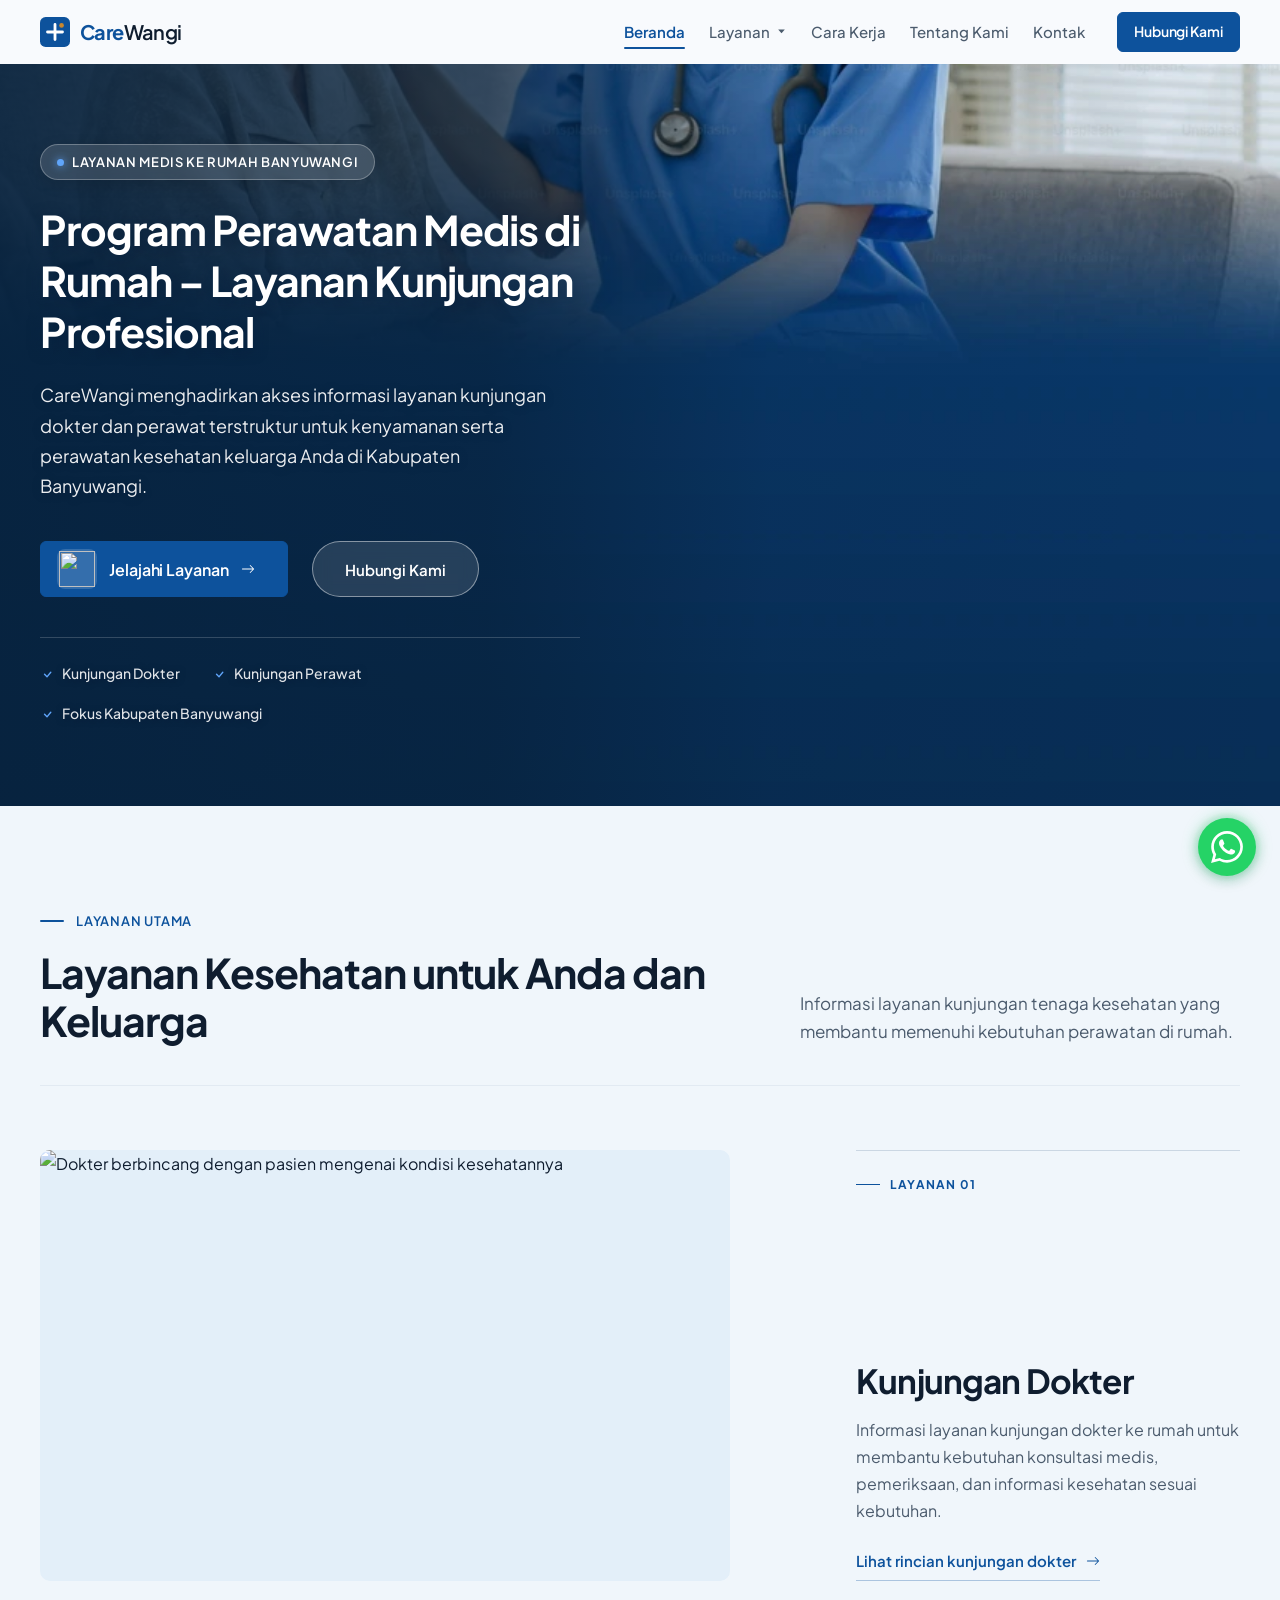
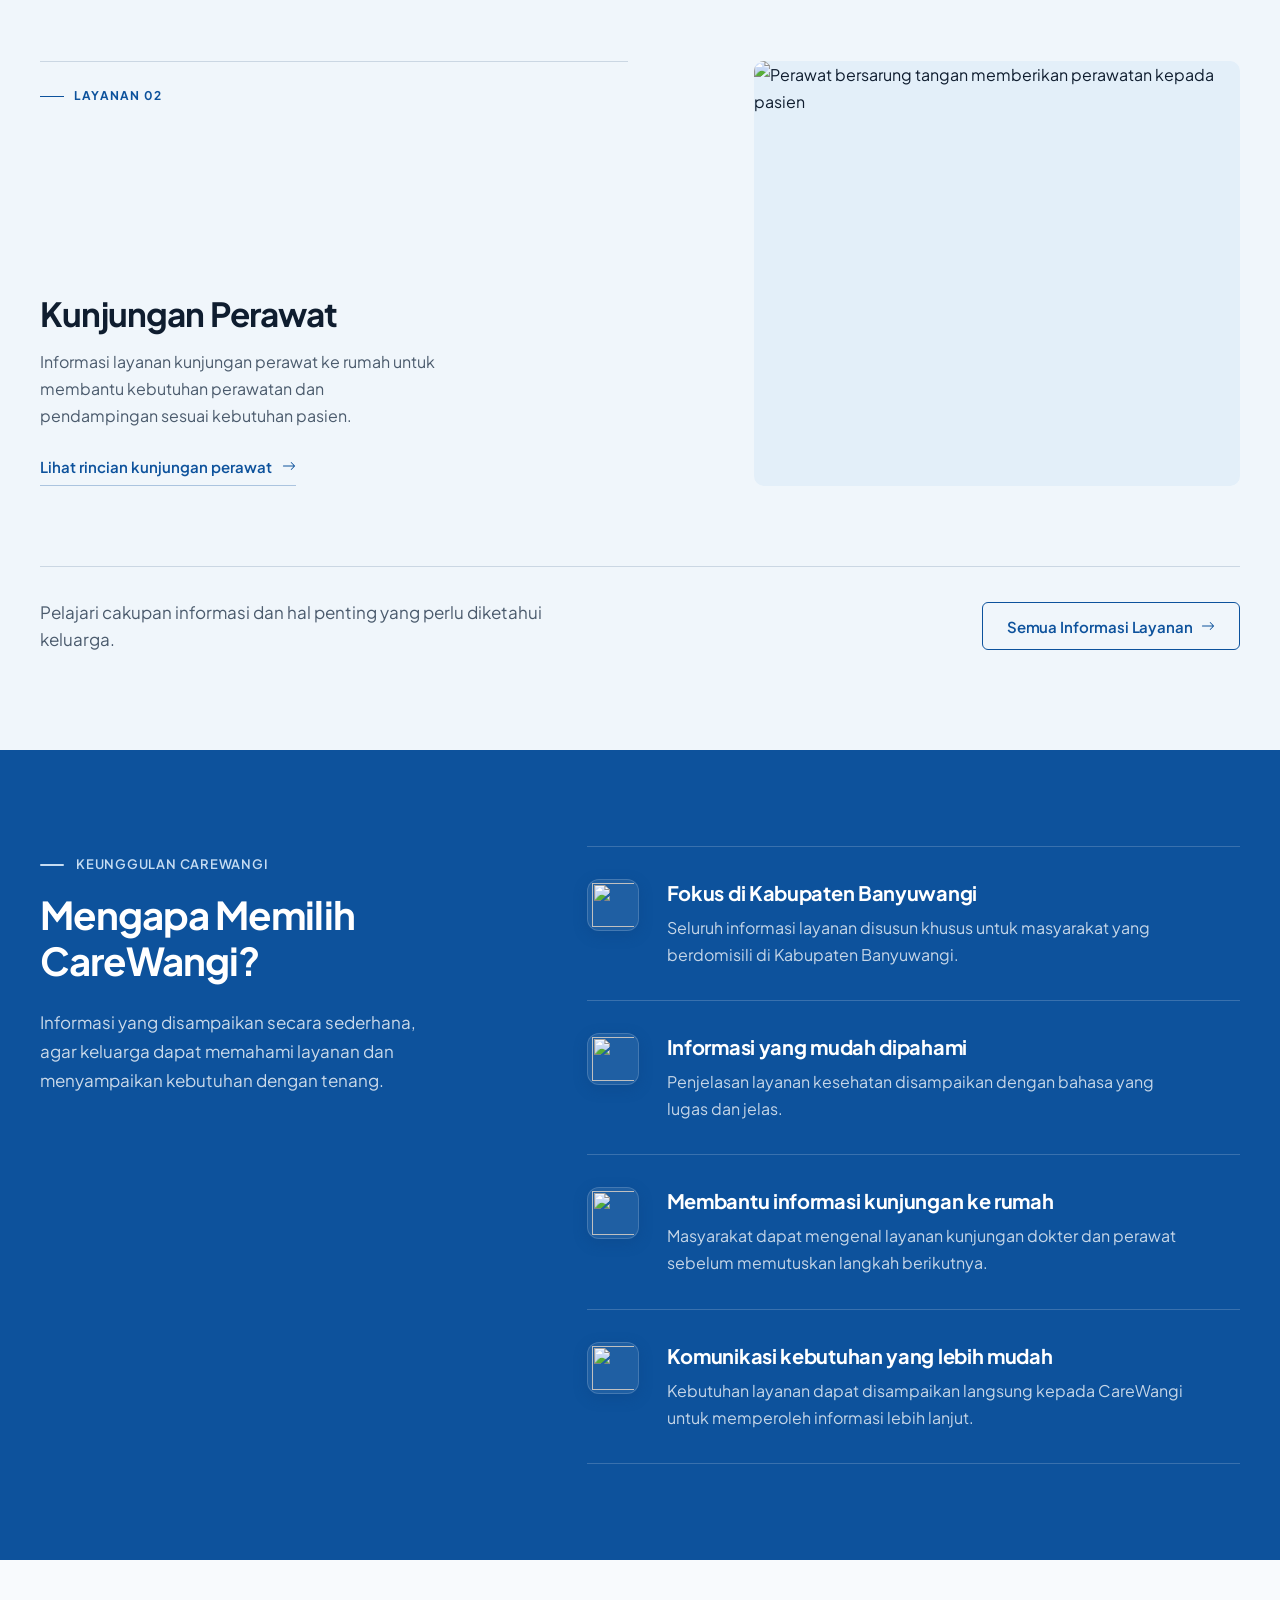
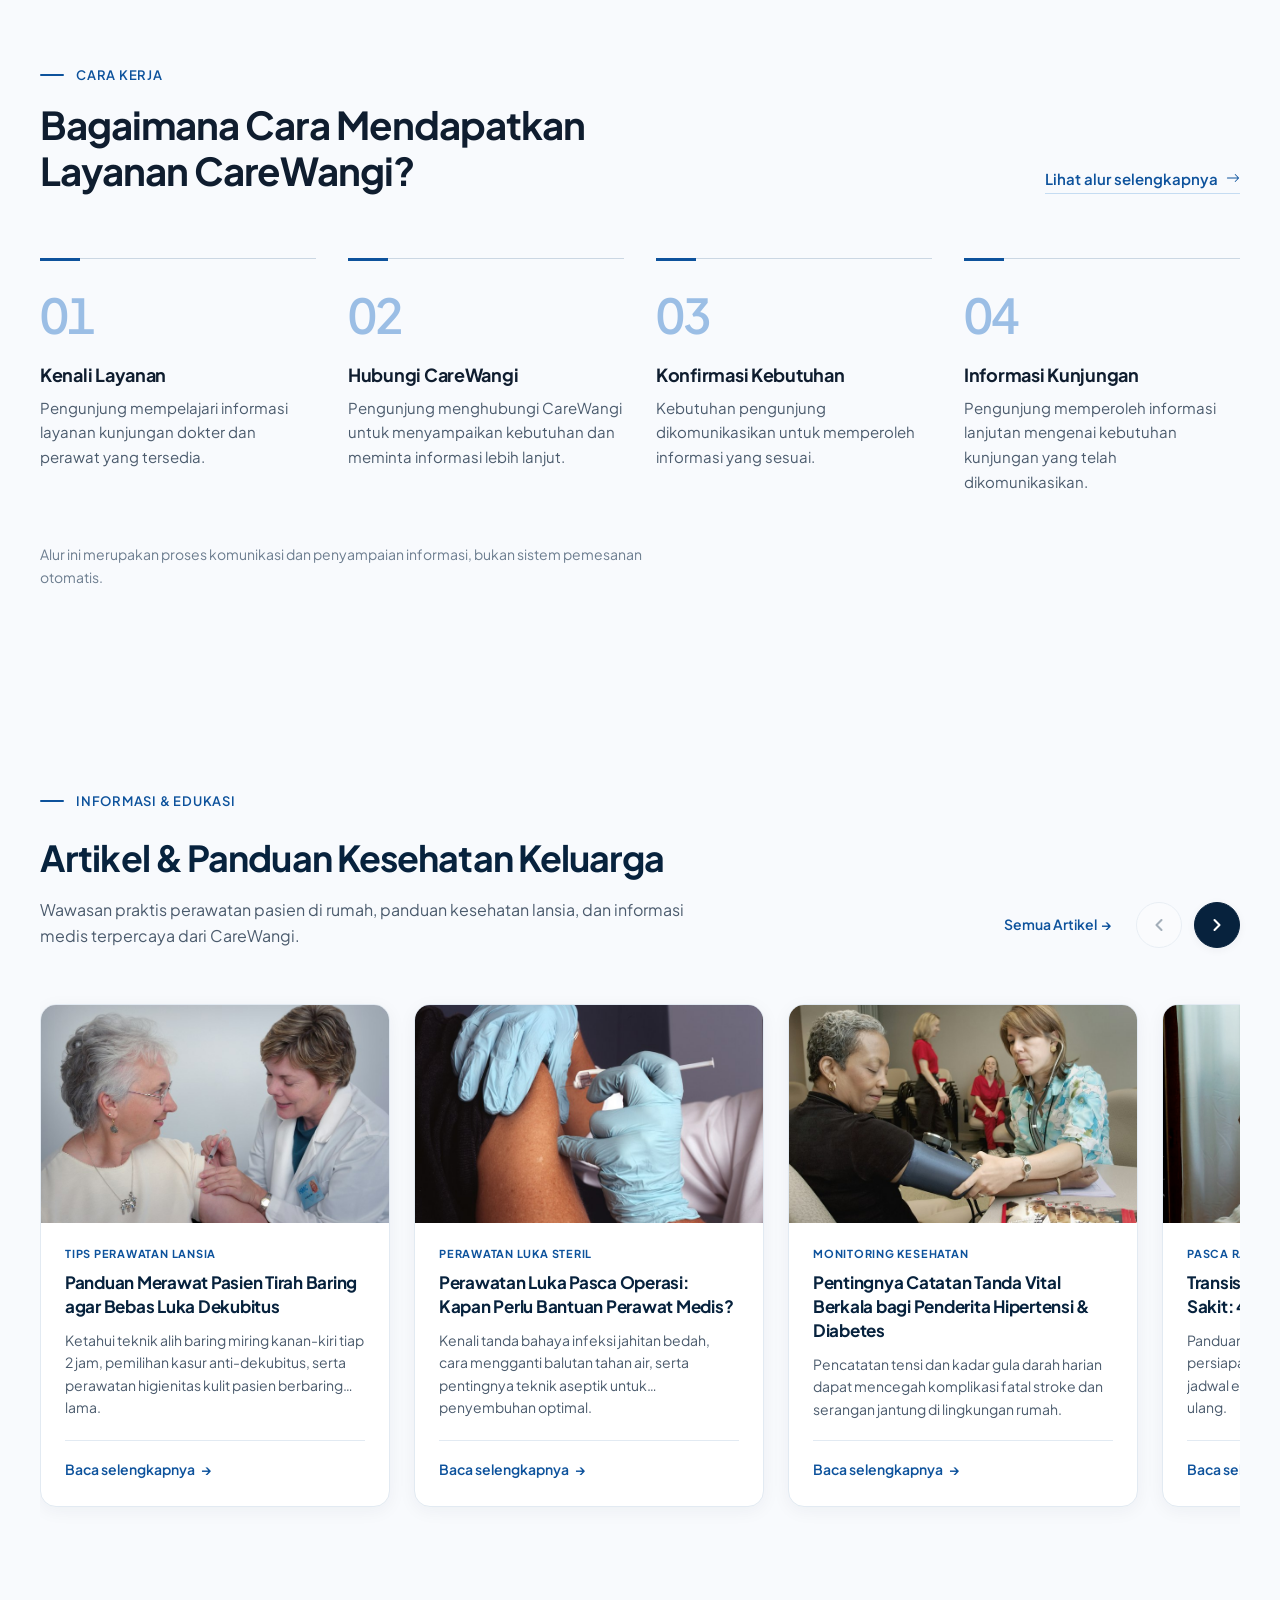
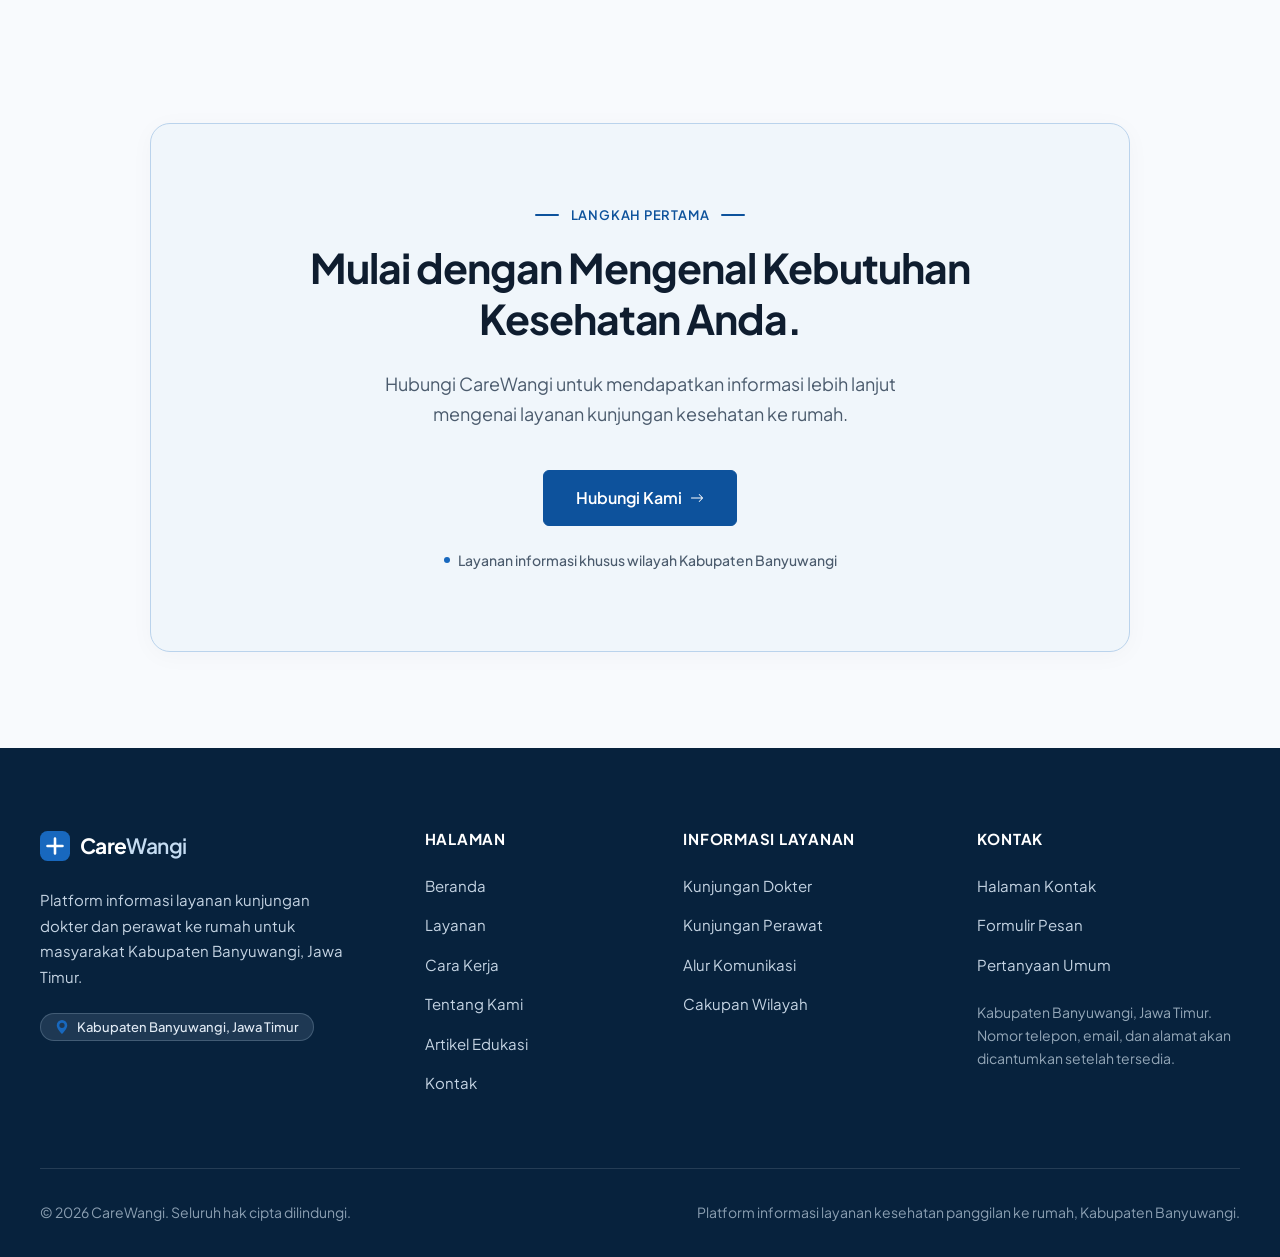
==== index.html @ 8ea12d8a "revisi: hapus menu artikel dari navbar dan sesuaikan tata letak halaman artikel agar simpel dengan r" ====
<!DOCTYPE html>
<html lang="id">
<head>
  <meta charset="UTF-8">
  <meta name="viewport" content="width=device-width, initial-scale=1.0">
  <title>CareWangi — Layanan Kesehatan Panggilan ke Rumah di Banyuwangi</title>
  <meta name="description" content="CareWangi membantu masyarakat mendapatkan informasi layanan kunjungan dokter dan perawat ke rumah, khusus untuk wilayah Kabupaten Banyuwangi.">
  <meta name="theme-color" content="#0D529C">
  <link rel="icon" href="assets/icons/logo.svg" type="image/svg+xml">
  <link rel="preconnect" href="https://fonts.googleapis.com">
  <link rel="preconnect" href="https://fonts.gstatic.com" crossorigin>
  <link href="https://fonts.googleapis.com/css2?family=Plus+Jakarta+Sans:wght@400;500;600;700&amp;display=swap" rel="stylesheet">
  <script>document.documentElement.classList.add('js');</script>
  <link rel="stylesheet" href="css/style.css">
</head>
<body data-page="beranda">
  <a class="skip-link" href="#main">Lewati ke konten utama</a>

  <header class="site-header" id="nav">
    <div class="site-container nav-container">
      <a href="index.html" class="brand-logo" aria-label="CareWangi Beranda">
        <svg viewBox="0 0 32 32" width="30" height="30" fill="none" xmlns="http://www.w3.org/2000/svg" aria-hidden="true">
          <rect width="32" height="32" rx="6" fill="#0D529C"/>
          <path d="M16 8v16M8 16h16" stroke="#ffffff" stroke-width="3" stroke-linecap="round"/>
          <circle cx="23" cy="9" r="2.5" fill="#C9872E"/>
        </svg>
        <span class="brand-name">Care<span>Wangi</span></span>
      </a>

      <button class="menu-toggle" id="burger" aria-label="Buka navigasi menu" aria-expanded="false" aria-controls="menu">
        <span class="toggle-bar"></span>
        <span class="toggle-bar"></span>
        <span class="toggle-bar"></span>
      </button>

      <nav class="nav-menu" id="menu" aria-label="Navigasi Utama">
        <ul class="nav-links">
          <li><a href="index.html" class="nav-link active" aria-current="page">Beranda</a></li>
          <li class="nav-item-dropdown">
            <button type="button" class="nav-link nav-dropdown-btn" id="navLayananBtn" aria-expanded="false" aria-haspopup="true" aria-controls="dropdownLayanan">
              <span>Layanan</span>
              <svg class="dropdown-chevron" viewBox="0 0 16 16" width="11" height="11" fill="currentColor" aria-hidden="true">
                <path d="M3.204 5h9.592L8 10.481 3.204 5z"/>
              </svg>
            </button>
            <div class="nav-dropdown-menu" id="dropdownLayanan" role="menu" aria-labelledby="navLayananBtn">
              <div class="dropdown-header">
                <span class="dropdown-kicker">Katalog Layanan Medis</span>
                <a href="layanan.html" class="dropdown-view-all">Lihat Semua Layanan →</a>
              </div>
              <div class="dropdown-grid">
                <div class="dropdown-col">
                  <span class="dropdown-col-title">
                    <svg viewBox="0 0 24 24" width="15" height="15" fill="none" stroke="currentColor" stroke-width="2" stroke-linecap="round" stroke-linejoin="round" aria-hidden="true"><path d="M22 12h-4l-3 9L9 3l-3 9H2"/></svg>
                    Layanan Dokter
                  </span>
                  <ul class="dropdown-list">
                    <li>
                      <a href="layanan.html#dokter-umum" class="dropdown-item">
                        <span class="dropdown-item-title">Kunjungan Dokter Umum</span>
                        <span class="dropdown-item-arrow" aria-hidden="true">→</span>
                      </a>
                    </li>
                    <li>
                      <a href="layanan.html#dokter-lansia" class="dropdown-item">
                        <span class="dropdown-item-title">Konsultasi Lansia &amp; Tirah Baring</span>
                        <span class="dropdown-item-arrow" aria-hidden="true">→</span>
                      </a>
                    </li>
                    <li>
                      <a href="layanan.html#dokter-pascarawat" class="dropdown-item">
                        <span class="dropdown-item-title">Evaluasi Pemulihan Pasca Rawat</span>
                        <span class="dropdown-item-arrow" aria-hidden="true">→</span>
                      </a>
                    </li>
                  </ul>
                </div>

                <div class="dropdown-col">
                  <span class="dropdown-col-title">
                    <svg viewBox="0 0 24 24" width="15" height="15" fill="none" stroke="currentColor" stroke-width="2" stroke-linecap="round" stroke-linejoin="round" aria-hidden="true"><path d="M12 2v20M17 5H9.5a3.5 3.5 0 0 0 0 7h5a3.5 3.5 0 0 1 0 7H6"/></svg>
                    Layanan Perawat
                  </span>
                  <ul class="dropdown-list">
                    <li>
                      <a href="layanan.html#perawat-luka" class="dropdown-item">
                        <span class="dropdown-item-title">Perawatan Luka &amp; Pasca Bedah</span>
                        <span class="dropdown-item-arrow" aria-hidden="true">→</span>
                      </a>
                    </li>
                    <li>
                      <a href="layanan.html#perawat-medis" class="dropdown-item">
                        <span class="dropdown-item-title">Pendampingan Perawat Medis</span>
                        <span class="dropdown-item-arrow" aria-hidden="true">→</span>
                      </a>
                    </li>
                    <li>
                      <a href="layanan.html#perawat-edukasi" class="dropdown-item">
                        <span class="dropdown-item-title">Edukasi &amp; Perawatan Mandiri</span>
                        <span class="dropdown-item-arrow" aria-hidden="true">→</span>
                      </a>
                    </li>
                  </ul>
                </div>
              </div>
              <div class="dropdown-footer">
                <span class="dropdown-footer-text">Wilayah aktif: <strong>Kabupaten Banyuwangi</strong></span>
                <a href="kontak.html" class="dropdown-footer-link">Konsultasi Sekarang →</a>
              </div>
            </div>
          </li>
          <li><a href="cara-kerja.html" class="nav-link">Cara Kerja</a></li>
          <li><a href="tentang-kami.html" class="nav-link">Tentang Kami</a></li>
          <li><a href="kontak.html" class="nav-link">Kontak</a></li>
        </ul>
        <div class="nav-cta">
          <a href="kontak.html" class="btn btn-primary btn-sm">Hubungi Kami</a>
        </div>
      </nav>
    </div>
  </header>

  <div class="nav-backdrop" id="navBackdrop" aria-hidden="true"></div>

  <main id="main">

    <!-- SECTION 1 — HERO PANORAMIC -->
    <section class="hero-panoramic" aria-labelledby="hero-title">
      <div class="hero-panoramic-stage">
        <picture class="hero-panoramic-picture">
          <source media="(max-width: 640px)" srcset="assets/images/hero-homecare-banner-mobile.webp" type="image/webp">
          <source media="(max-width: 640px)" srcset="assets/images/hero-homecare-banner-mobile.jpg" type="image/jpeg">
          <source srcset="assets/images/hero-homecare-banner.webp" type="image/webp">
          <img src="assets/images/hero-homecare-banner.jpg" alt="Tim Tenaga Kesehatan Kunjungan Medis ke Rumah CareWangi" class="hero-panoramic-bg" width="2048" height="822" fetchpriority="high">
        </picture>
        <div class="hero-panoramic-overlay" aria-hidden="true"></div>
        <div class="site-container hero-panoramic-container">
          <div class="hero-panoramic-content">
            <span class="hero-stage-badge">Layanan Medis ke Rumah Banyuwangi</span>
            <h1 class="hero-stage-title" id="hero-title">Program Perawatan Medis di Rumah – Layanan Kunjungan Profesional</h1>
            <p class="hero-stage-desc">CareWangi menghadirkan akses informasi layanan kunjungan dokter dan perawat terstruktur untuk kenyamanan serta perawatan kesehatan keluarga Anda di Kabupaten Banyuwangi.</p>
            <div class="hero-stage-actions">
              <a href="layanan.html" class="btn btn-primary btn-lg btn-jelajah">
                <span class="btn-care-icon-wrap" aria-hidden="true">
                  <img src="assets/icons/care-walk.gif" alt="" class="btn-care-gif" width="34" height="34">
                </span>
                <span>Jelajahi Layanan</span>
                <svg viewBox="0 0 16 16" width="14" height="14" fill="currentColor" aria-hidden="true"><path fill-rule="evenodd" d="M1 8a.5.5 0 0 1 .5-.5h11.793l-3.147-3.146a.5.5 0 0 1 .708-.708l4 4a.5.5 0 0 1 0 .708l-4 4a.5.5 0 0 1-.708-.708L13.293 8.5H1.5A.5.5 0 0 1 1 8z"/></svg>
              </a>
              <a href="kontak.html" class="btn btn-outline-white btn-lg">Hubungi Kami</a>
            </div>
            <ul class="hero-stage-facts">
              <li>
                <svg viewBox="0 0 16 16" width="15" height="15" fill="currentColor" aria-hidden="true"><path d="M10.97 4.97a.75.75 0 0 1 1.07 1.05l-3.99 4.99a.75.75 0 0 1-1.08.02L4.324 8.384a.75.75 0 1 1 1.06-1.06l2.094 2.093 3.473-4.425a.267.267 0 0 1 .02-.022z"/></svg>
                <span>Kunjungan Dokter</span>
              </li>
              <li>
                <svg viewBox="0 0 16 16" width="15" height="15" fill="currentColor" aria-hidden="true"><path d="M10.97 4.97a.75.75 0 0 1 1.07 1.05l-3.99 4.99a.75.75 0 0 1-1.08.02L4.324 8.384a.75.75 0 1 1 1.06-1.06l2.094 2.093 3.473-4.425a.267.267 0 0 1 .02-.022z"/></svg>
                <span>Kunjungan Perawat</span>
              </li>
              <li>
                <svg viewBox="0 0 16 16" width="15" height="15" fill="currentColor" aria-hidden="true"><path d="M10.97 4.97a.75.75 0 0 1 1.07 1.05l-3.99 4.99a.75.75 0 0 1-1.08.02L4.324 8.384a.75.75 0 1 1 1.06-1.06l2.094 2.093 3.473-4.425a.267.267 0 0 1 .02-.022z"/></svg>
                <span>Fokus Kabupaten Banyuwangi</span>
              </li>
            </ul>
          </div>
        </div>
      </div>
    </section>

    <!-- SECTION 2 — LAYANAN -->
    <!-- SECTION 2 — LAYANAN UTAMA (Showcase) -->
    <section class="section section-sage" aria-labelledby="layanan-title">
      <div class="site-container">
        <div class="section-head svc-section-head reveal">
          <div>
            <span class="eyebrow">Layanan Utama</span>
            <h2 id="layanan-title">Layanan Kesehatan untuk Anda dan Keluarga</h2>
          </div>
          <p>Informasi layanan kunjungan tenaga kesehatan yang membantu memenuhi kebutuhan perawatan di rumah.</p>
        </div>

        <div class="svc-grid">
          <article class="svc svc-featured reveal">
            <div class="svc-media">
              <img src="assets/images/tentang-kami.jpg" alt="Dokter berbincang dengan pasien mengenai kondisi kesehatannya" class="svc-photo" width="1000" height="667" loading="lazy">
            </div>
            <div class="svc-body">
              <span class="svc-kicker">Layanan 01</span>
              <h3 class="svc-title">Kunjungan Dokter</h3>
              <p class="svc-desc">Informasi layanan kunjungan dokter ke rumah untuk membantu kebutuhan konsultasi medis, pemeriksaan, dan informasi kesehatan sesuai kebutuhan.</p>
              <a href="layanan.html#dokter" class="svc-link"><span>Lihat rincian kunjungan dokter</span><svg viewBox="0 0 16 16" width="14" height="14" fill="currentColor" aria-hidden="true"><path fill-rule="evenodd" d="M1 8a.5.5 0 0 1 .5-.5h11.793l-3.147-3.146a.5.5 0 0 1 .708-.708l4 4a.5.5 0 0 1 0 .708l-4 4a.5.5 0 0 1-.708-.708L13.293 8.5H1.5A.5.5 0 0 1 1 8z"/></svg></a>
            </div>
          </article>

          <article class="svc svc-compact reveal">
            <div class="svc-media">
              <img src="assets/images/layanan-perawat.jpg" alt="Perawat bersarung tangan memberikan perawatan kepada pasien" class="svc-photo" width="1000" height="800" loading="lazy">
            </div>
            <div class="svc-body">
              <span class="svc-kicker">Layanan 02</span>
              <h3 class="svc-title">Kunjungan Perawat</h3>
              <p class="svc-desc">Informasi layanan kunjungan perawat ke rumah untuk membantu kebutuhan perawatan dan pendampingan sesuai kebutuhan pasien.</p>
              <a href="layanan.html#perawat" class="svc-link"><span>Lihat rincian kunjungan perawat</span><svg viewBox="0 0 16 16" width="14" height="14" fill="currentColor" aria-hidden="true"><path fill-rule="evenodd" d="M1 8a.5.5 0 0 1 .5-.5h11.793l-3.147-3.146a.5.5 0 0 1 .708-.708l4 4a.5.5 0 0 1 0 .708l-4 4a.5.5 0 0 1-.708-.708L13.293 8.5H1.5A.5.5 0 0 1 1 8z"/></svg></a>
            </div>
          </article>
        </div>

        <div class="svc-more reveal">
          <p class="svc-more-text">Pelajari cakupan informasi dan hal penting yang perlu diketahui keluarga.</p>
          <a href="layanan.html" class="btn btn-outline"><span>Semua Informasi Layanan</span><svg viewBox="0 0 16 16" width="14" height="14" fill="currentColor" aria-hidden="true"><path fill-rule="evenodd" d="M1 8a.5.5 0 0 1 .5-.5h11.793l-3.147-3.146a.5.5 0 0 1 .708-.708l4 4a.5.5 0 0 1 0 .708l-4 4a.5.5 0 0 1-.708-.708L13.293 8.5H1.5A.5.5 0 0 1 1 8z"/></svg></a>
        </div>
      </div>
    </section>

    <!-- SECTION 3 — KEUNGGULAN -->
    <section class="section section-teal" aria-labelledby="unggul-title">
      <div class="site-container adv-grid">
        <div class="adv-intro reveal">
          <span class="eyebrow">Keunggulan CareWangi</span>
          <h2 id="unggul-title">Mengapa Memilih CareWangi?</h2>
          <p>Informasi yang disampaikan secara sederhana, agar keluarga dapat memahami layanan dan menyampaikan kebutuhan dengan tenang.</p>
        </div>
        <ol class="adv-list reveal">
          <li>
            <span class="adv-icon-wrap" aria-hidden="true">
              <img src="assets/icons/keunggulan-banyuwangi.gif" alt="" class="adv-gif" width="48" height="48">
            </span>
            <div>
              <h3>Fokus di Kabupaten Banyuwangi</h3>
              <p>Seluruh informasi layanan disusun khusus untuk masyarakat yang berdomisili di Kabupaten Banyuwangi.</p>
            </div>
          </li>
          <li>
            <span class="adv-icon-wrap" aria-hidden="true">
              <img src="assets/icons/keunggulan-informasi.gif" alt="" class="adv-gif" width="48" height="48">
            </span>
            <div>
              <h3>Informasi yang mudah dipahami</h3>
              <p>Penjelasan layanan kesehatan disampaikan dengan bahasa yang lugas dan jelas.</p>
            </div>
          </li>
          <li>
            <span class="adv-icon-wrap" aria-hidden="true">
              <img src="assets/icons/keunggulan-kunjungan.gif" alt="" class="adv-gif" width="48" height="48">
            </span>
            <div>
              <h3>Membantu informasi kunjungan ke rumah</h3>
              <p>Masyarakat dapat mengenal layanan kunjungan dokter dan perawat sebelum memutuskan langkah berikutnya.</p>
            </div>
          </li>
          <li>
            <span class="adv-icon-wrap" aria-hidden="true">
              <img src="assets/icons/keunggulan-komunikasi.gif" alt="" class="adv-gif" width="48" height="48">
            </span>
            <div>
              <h3>Komunikasi kebutuhan yang lebih mudah</h3>
              <p>Kebutuhan layanan dapat disampaikan langsung kepada CareWangi untuk memperoleh informasi lebih lanjut.</p>
            </div>
          </li>
        </ol>
      </div>
    </section>

    <!-- SECTION 4 — CARA KERJA -->
    <section class="section" aria-labelledby="alur-title">
      <div class="site-container">
        <div class="section-head reveal">
          <div>
            <span class="eyebrow">Cara Kerja</span>
            <h2 id="alur-title">Bagaimana Cara Mendapatkan Layanan CareWangi?</h2>
          </div>
          <div class="head-action">
            <a href="cara-kerja.html" class="text-link"><span>Lihat alur selengkapnya</span><svg viewBox="0 0 16 16" width="14" height="14" fill="currentColor" aria-hidden="true"><path fill-rule="evenodd" d="M1 8a.5.5 0 0 1 .5-.5h11.793l-3.147-3.146a.5.5 0 0 1 .708-.708l4 4a.5.5 0 0 1 0 .708l-4 4a.5.5 0 0 1-.708-.708L13.293 8.5H1.5A.5.5 0 0 1 1 8z"/></svg></a>
          </div>
        </div>

        <ol class="steps">
          <li class="step reveal">
            <span class="step-no">01</span>
            <h3>Kenali Layanan</h3>
            <p>Pengunjung mempelajari informasi layanan kunjungan dokter dan perawat yang tersedia.</p>
          </li>
          <li class="step reveal">
            <span class="step-no">02</span>
            <h3>Hubungi CareWangi</h3>
            <p>Pengunjung menghubungi CareWangi untuk menyampaikan kebutuhan dan meminta informasi lebih lanjut.</p>
          </li>
          <li class="step reveal">
            <span class="step-no">03</span>
            <h3>Konfirmasi Kebutuhan</h3>
            <p>Kebutuhan pengunjung dikomunikasikan untuk memperoleh informasi yang sesuai.</p>
          </li>
          <li class="step reveal">
            <span class="step-no">04</span>
            <h3>Informasi Kunjungan</h3>
            <p>Pengunjung memperoleh informasi lanjutan mengenai kebutuhan kunjungan yang telah dikomunikasikan.</p>
          </li>
        </ol>
        <p class="steps-note">Alur ini merupakan proses komunikasi dan penyampaian informasi, bukan sistem pemesanan otomatis.</p>
      </div>
    </section>

    <!-- SECTION 5 — ARTIKEL & EDUKASI KESEHATAN -->
    <section class="section section-articles" id="artikel" aria-labelledby="artikel-title">
      <div class="site-container">
        <div class="articles-header">
          <div class="articles-header-left">
            <span class="eyebrow">Informasi &amp; Edukasi</span>
            <h2 id="artikel-title" class="articles-main-title">Artikel &amp; Panduan Kesehatan Keluarga</h2>
            <p class="articles-subtitle">Wawasan praktis perawatan pasien di rumah, panduan kesehatan lansia, dan informasi medis terpercaya dari CareWangi.</p>
          </div>
          <div class="articles-header-nav" aria-label="Navigasi Slider Artikel">
            <a href="artikel.html" class="article-catalog-link" style="display: inline-flex; align-items: center; gap: 4px; font-size: 0.875rem; font-weight: 600; color: var(--teal); text-decoration: none; margin-right: 12px;">
              <span>Semua Artikel</span>
              <span aria-hidden="true">→</span>
            </a>
            <button type="button" class="article-nav-btn btn-prev" id="articlePrevBtn" aria-label="Geser artikel ke kiri" disabled>
              <svg viewBox="0 0 24 24" width="20" height="20" fill="none" stroke="currentColor" stroke-width="2.5" stroke-linecap="round" stroke-linejoin="round" aria-hidden="true">
                <polyline points="15 18 9 12 15 6"></polyline>
              </svg>
            </button>
            <button type="button" class="article-nav-btn btn-next" id="articleNextBtn" aria-label="Geser artikel ke kanan">
              <svg viewBox="0 0 24 24" width="20" height="20" fill="none" stroke="currentColor" stroke-width="2.5" stroke-linecap="round" stroke-linejoin="round" aria-hidden="true">
                <polyline points="9 18 15 12 9 6"></polyline>
              </svg>
            </button>
          </div>
        </div>

        <!-- Slider track (Manual Scroll) -->
        <div class="articles-slider-container" id="articlesSlider">
          <div class="articles-track" id="articlesTrack">
            <!-- Article Card 1 -->
            <article class="article-card">
              <div class="article-card-media">
                <img src="assets/images/artikel-dekubitus.jpg" alt="Perawatan pasien lansia tirah baring di rumah" class="article-photo" width="600" height="380" loading="lazy">
              </div>
              <div class="article-card-body">
                <span class="article-tag">TIPS PERAWATAN LANSIA</span>
                <h3 class="article-card-title">
                  <a href="artikel-cegah-dekubitus.html">Panduan Merawat Pasien Tirah Baring agar Bebas Luka Dekubitus</a>
                </h3>
                <p class="article-card-snippet">Ketahui teknik alih baring miring kanan-kiri tiap 2 jam, pemilihan kasur anti-dekubitus, serta perawatan higienitas kulit pasien berbaring lama.</p>
                <div class="article-card-footer">
                  <a href="artikel-cegah-dekubitus.html" class="article-read-more">Baca selengkapnya <span aria-hidden="true">→</span></a>
                </div>
              </div>
            </article>

            <!-- Article Card 2 -->
            <article class="article-card">
              <div class="article-card-media">
                <img src="assets/images/artikel-perawatan-luka.jpg" alt="Perawatan luka pasca bedah steril oleh perawat" class="article-photo" width="600" height="380" loading="lazy">
              </div>
              <div class="article-card-body">
                <span class="article-tag">PERAWATAN LUKA STERIL</span>
                <h3 class="article-card-title">
                  <a href="artikel-perawatan-luka.html">Perawatan Luka Pasca Operasi: Kapan Perlu Bantuan Perawat Medis?</a>
                </h3>
                <p class="article-card-snippet">Kenali tanda bahaya infeksi jahitan bedah, cara mengganti balutan tahan air, serta pentingnya teknik aseptik untuk penyembuhan optimal.</p>
                <div class="article-card-footer">
                  <a href="artikel-perawatan-luka.html" class="article-read-more">Baca selengkapnya <span aria-hidden="true">→</span></a>
                </div>
              </div>
            </article>

            <!-- Article Card 3 -->
            <article class="article-card">
              <div class="article-card-media">
                <img src="assets/images/artikel-tanda-vital.jpg" alt="Pemeriksaan tensi darah dan denyut nadi oleh dokter" class="article-photo" width="600" height="380" loading="lazy">
              </div>
              <div class="article-card-body">
                <span class="article-tag">MONITORING KESEHATAN</span>
                <h3 class="article-card-title">
                  <a href="artikel-tanda-vital.html">Pentingnya Catatan Tanda Vital Berkala bagi Penderita Hipertensi &amp; Diabetes</a>
                </h3>
                <p class="article-card-snippet">Pencatatan tensi dan kadar gula darah harian dapat mencegah komplikasi fatal stroke dan serangan jantung di lingkungan rumah.</p>
                <div class="article-card-footer">
                  <a href="artikel-tanda-vital.html" class="article-read-more">Baca selengkapnya <span aria-hidden="true">→</span></a>
                </div>
              </div>
            </article>

            <!-- Article Card 4 -->
            <article class="article-card">
              <div class="article-card-media">
                <img src="assets/images/artikel-pasca-rawat.jpg" alt="Konsultasi dokter dan keluarga mengenai transisi pulang dari RS" class="article-photo" width="600" height="380" loading="lazy">
              </div>
              <div class="article-card-body">
                <span class="article-tag">PASCA RAWAT INAP</span>
                <h3 class="article-card-title">
                  <a href="artikel-pasca-rawat.html">Transisi Pasien Pulang dari Rumah Sakit: 4 Hal Wajib Disiapkan Keluarga</a>
                </h3>
                <p class="article-card-snippet">Panduan mengelola obat pulang dari RS, persiapan ruangan berventilasi baik, serta jadwal evaluasi dokter untuk cegah rawat inap ulang.</p>
                <div class="article-card-footer">
                  <a href="artikel-pasca-rawat.html" class="article-read-more">Baca selengkapnya <span aria-hidden="true">→</span></a>
                </div>
              </div>
            </article>

            <!-- Article Card 5 -->
            <article class="article-card">
              <div class="article-card-media">
                <img src="assets/images/artikel-caregiver.jpg" alt="Pendampingan perawat dan caregiver untuk pasien lemah di rumah" class="article-photo" width="600" height="380" loading="lazy">
              </div>
              <div class="article-card-body">
                <span class="article-tag">BIMBINGAN CAREGIVER</span>
                <h3 class="article-card-title">
                  <a href="artikel-edukasi-caregiver.html">Higiene Pasien Lemah: Mencegah Tersedak saat Makan &amp; Menjaga Mulut</a>
                </h3>
                <p class="article-card-snippet">Tips postur tubuh aman saat menyuapi makanan dan cara membersihkan rongga mulut lansia agar terhindar dari komplikasi pneumonia aspirasi.</p>
                <div class="article-card-footer">
                  <a href="artikel-edukasi-caregiver.html" class="article-read-more">Baca selengkapnya <span aria-hidden="true">→</span></a>
                </div>
              </div>
            </article>
          </div>
        </div>
      </div>
    </section>

    <!-- SECTION 6 — CTA PENUTUP -->
    <section class="cta-section" aria-labelledby="cta-title">
      <div class="site-container">
        <div class="cta-editorial reveal">
          <div class="cta-editorial-content">
            <span class="eyebrow">Langkah Pertama</span>
            <h2 id="cta-title" class="cta-editorial-title">Mulai dengan Mengenal Kebutuhan Kesehatan Anda.</h2>
            <p class="cta-editorial-desc">Hubungi CareWangi untuk mendapatkan informasi lebih lanjut mengenai layanan kunjungan kesehatan ke rumah.</p>
            <div class="cta-editorial-actions">
              <a href="kontak.html" class="btn btn-primary btn-lg">
                <span>Hubungi Kami</span>
                <svg viewBox="0 0 16 16" width="14" height="14" fill="currentColor" aria-hidden="true"><path fill-rule="evenodd" d="M1 8a.5.5 0 0 1 .5-.5h11.793l-3.147-3.146a.5.5 0 0 1 .708-.708l4 4a.5.5 0 0 1 0 .708l-4 4a.5.5 0 0 1-.708-.708L13.293 8.5H1.5A.5.5 0 0 1 1 8z"/></svg>
              </a>
              <span class="cta-editorial-meta">Layanan informasi khusus wilayah Kabupaten Banyuwangi</span>
            </div>
          </div>
        </div>
      </div>
    </section>
  </main>

  <footer class="site-footer">
    <div class="site-container footer-grid">
      <div class="footer-col-brand">
        <a href="index.html" class="footer-logo" aria-label="CareWangi Beranda">
          <svg viewBox="0 0 32 32" width="30" height="30" fill="none" xmlns="http://www.w3.org/2000/svg" aria-hidden="true">
            <rect width="32" height="32" rx="8" fill="#1868BE"/>
            <path d="M16 8v16M8 16h16" stroke="#ffffff" stroke-width="2.75" stroke-linecap="round"/>
          </svg>
          <span class="footer-logo-text"><span class="brand-white">Care</span><span class="brand-sage">Wangi</span></span>
        </a>
        <p class="footer-desc">Platform informasi layanan kunjungan dokter dan perawat ke rumah untuk masyarakat Kabupaten Banyuwangi, Jawa Timur.</p>
        <div class="footer-region-badge">
          <svg viewBox="0 0 16 16" width="14" height="14" fill="currentColor" aria-hidden="true"><path d="M8 16s6-5.686 6-10A6 6 0 0 0 2 6c0 4.314 6 10 6 10zm0-7a3 3 0 1 1 0-6 3 3 0 0 1 0 6z"/></svg>
          <span>Kabupaten Banyuwangi, Jawa Timur</span>
        </div>
      </div>

      <div>
        <h4 class="footer-heading">Halaman</h4>
        <ul class="footer-links">
          <li><a href="index.html">Beranda</a></li>
          <li><a href="layanan.html">Layanan</a></li>
          <li><a href="cara-kerja.html">Cara Kerja</a></li>
          <li><a href="tentang-kami.html">Tentang Kami</a></li>
          <li><a href="artikel.html">Artikel Edukasi</a></li>
          <li><a href="kontak.html">Kontak</a></li>
        </ul>
      </div>

      <div>
        <h4 class="footer-heading">Informasi Layanan</h4>
        <ul class="footer-links">
          <li><a href="layanan.html#dokter">Kunjungan Dokter</a></li>
          <li><a href="layanan.html#perawat">Kunjungan Perawat</a></li>
          <li><a href="cara-kerja.html">Alur Komunikasi</a></li>
          <li><a href="tentang-kami.html#wilayah">Cakupan Wilayah</a></li>
        </ul>
      </div>

      <div>
        <h4 class="footer-heading">Kontak</h4>
        <ul class="footer-links">
          <li><a href="kontak.html">Halaman Kontak</a></li>
          <li><a href="kontak.html#form">Formulir Pesan</a></li>
          <li><a href="kontak.html#faq">Pertanyaan Umum</a></li>
        </ul>
        <p class="footer-note">Kabupaten Banyuwangi, Jawa Timur.<br>Nomor telepon, email, dan alamat akan dicantumkan setelah tersedia.</p>
      </div>
    </div>

    <div class="footer-bottom">
      <div class="site-container footer-bottom-inner">
        <p>© <span id="currentYear">2026</span> CareWangi. Seluruh hak cipta dilindungi.</p>
        <p class="footer-subtext">Platform informasi layanan kesehatan panggilan ke rumah, Kabupaten Banyuwangi.</p>
      </div>
    </div>
  </footer>

  <!-- FLOATING WHATSAPP BUTTON -->
  <a href="https://wa.me/?text=Halo%20CareWangi%2C%20saya%20ingin%20mengetahui%20informasi%20mengenai%20layanan%20kunjungan%20dokter%20dan%20perawat%20ke%20rumah."
     class="floating-wa"
     target="_blank"
     rel="noopener noreferrer"
     aria-label="Hubungi CareWangi melalui WhatsApp"
     title="Hubungi CareWangi melalui WhatsApp">
    <svg viewBox="0 0 24 24" width="32" height="32" fill="currentColor" aria-hidden="true">
      <path d="M.057 24l1.687-6.163c-1.041-1.804-1.588-3.849-1.587-5.946.003-6.556 5.338-11.891 11.893-11.891 3.181.001 6.167 1.24 8.413 3.488 2.245 2.248 3.481 5.236 3.48 8.414-.003 6.557-5.338 11.892-11.893 11.892-1.99-.001-3.951-.5-5.688-1.448l-6.305 1.654zm6.597-3.807c1.676.995 3.276 1.591 5.392 1.592 5.448 0 9.886-4.434 9.889-9.885.002-5.462-4.415-9.89-9.881-9.892-5.452 0-9.887 4.434-9.889 9.884-.001 2.225.651 3.891 1.746 5.634l-.999 3.648 3.742-.981zm11.387-5.464c-.074-.124-.272-.198-.57-.347-.297-.149-1.758-.868-2.031-.967-.272-.099-.47-.149-.669.149-.198.297-.768.967-.941 1.165-.173.198-.347.223-.644.074-.297-.149-1.255-.462-2.39-1.475-.883-.788-1.48-1.761-1.653-2.059-.173-.297-.018-.458.13-.606.134-.133.297-.347.446-.521.151-.172.2-.296.3-.495.099-.198.05-.372-.025-.521-.075-.148-.669-1.611-.916-2.206-.242-.579-.487-.501-.669-.51l-.57-.01c-.198 0-.52.074-.792.372s-1.04 1.016-1.04 2.479 1.065 2.876 1.213 3.074c.149.198 2.095 3.2 5.076 4.487.709.306 1.263.489 1.694.626.712.226 1.36.194 1.872.118.571-.085 1.758-.719 2.006-1.413.248-.695.248-1.29.173-1.414z"/>
    </svg>
  </a>

  <script src="js/script.js"></script>
</body>
</html>
---- css/style.css ----
/* ==========================================================================
   CareWangi — Modern Healthcare Editorial
   Stylesheet bersama untuk seluruh halaman (Beranda, Layanan, Cara Kerja,
   Tentang Kami, Kontak).
   ========================================================================== */

/* --------------------------------------------------------------------------
   1. DESIGN TOKENS  (spacing berbasis kelipatan 8px)
   -------------------------------------------------------------------------- */
:root {
  /* Warna */
  --teal: #0D529C;
  --teal-dark: #0A3D75;
  --teal-deep: #07223D;
  --teal-soft: #1868BE;
  --sage: #C5DCF2;
  --sage-200: #BAD3EC;
  --sage-100: #E3EFF9;
  --sage-50: #F0F6FB;
  --bg: #F8FAFD;
  --surface: #FFFFFF;
  --ink: #0F1D2F;
  --ink-muted: #4B5B6D;
  --ink-light: #6C7D8F;
  --line: #E2EAF2;
  --line-strong: #CBD7E3;
  --warn-bg: #FBF4E6;
  --warn-line: #E8D3A5;
  --warn-ink: #6B4A10;

  /* Spacing */
  --s1: 8px;
  --s2: 16px;
  --s3: 24px;
  --s4: 32px;
  --s5: 40px;
  --s6: 48px;
  --s7: 56px;
  --s8: 64px;
  --s9: 72px;
  --s10: 80px;
  --s12: 96px;
  --s15: 120px;

  /* Layout */
  --container: 1200px;
  --nav-h: 64px;
  --section-y: var(--s12);

  /* Bentuk */
  --r-sm: 6px;
  --r-md: 10px;
  --r-lg: 16px;
  --r-xl: 20px;
  --r-full: 999px;

  --shadow-soft: 0 12px 32px -16px rgba(7, 34, 61, 0.16);
  --ease: 0.2s ease;
}

/* --------------------------------------------------------------------------
   2. RESET & BASE
   -------------------------------------------------------------------------- */
*, *::before, *::after { box-sizing: border-box; margin: 0; padding: 0; }

html {
  font-size: 16px;
  scroll-behavior: smooth;
  scroll-padding-top: calc(var(--nav-h) + var(--s3));
  -webkit-text-size-adjust: 100%;
}

body {
  font-family: 'Plus Jakarta Sans', -apple-system, BlinkMacSystemFont, 'Segoe UI', Roboto, sans-serif;
  font-size: 1rem;
  line-height: 1.7;
  color: var(--ink);
  background-color: var(--bg);
  overflow-x: hidden;
  -webkit-font-smoothing: antialiased;
}

img, svg { display: block; max-width: 100%; }
img { height: auto; }
a { color: inherit; text-decoration: none; transition: color var(--ease), background-color var(--ease), border-color var(--ease); }
ul, ol { list-style: none; }
button, input, textarea, select { font-family: inherit; font-size: inherit; color: inherit; }

:focus-visible { outline: 2px solid var(--teal); outline-offset: 3px; border-radius: 4px; }

.skip-link {
  position: absolute; left: var(--s2); top: -64px; z-index: 200;
  background: var(--teal); color: #fff; padding: var(--s1) var(--s2);
  border-radius: var(--r-sm); font-weight: 600; font-size: 0.875rem;
  transition: top var(--ease);
}
.skip-link:focus { top: var(--s1); }

/* --------------------------------------------------------------------------
   3. TIPOGRAFI & UTILITAS LAYOUT
   -------------------------------------------------------------------------- */
h1, h2, h3, h4 { font-weight: 700; letter-spacing: -0.025em; color: var(--ink); }

h1 { font-size: clamp(2.25rem, 4.4vw, 3.5rem); line-height: 1.12; }
h2 { font-size: clamp(1.75rem, 3vw, 2.5rem); line-height: 1.2; }
h3 { font-size: 1.25rem; line-height: 1.35; letter-spacing: -0.015em; }
h4 { font-size: 1rem; line-height: 1.4; letter-spacing: -0.01em; }

.lead { font-size: 1.125rem; line-height: 1.7; color: var(--ink-muted); }

.site-container { width: min(var(--container), 100% - 48px); margin-inline: auto; }
.site-narrow { max-width: 800px; }

.section { padding: var(--section-y) 0; }
.section-sage { background-color: var(--sage-50); }
.section-teal { background-color: var(--teal); color: #fff; }
.section-teal h2, .section-teal h3 { color: #fff; }

.eyebrow, .section-tag {
  display: inline-flex; align-items: center; gap: 12px;
  font-size: 0.8125rem; font-weight: 600; letter-spacing: 0.06em; text-transform: uppercase;
  color: var(--teal); margin-bottom: var(--s2);
}
.eyebrow::before, .section-tag::before {
  content: ""; width: 24px; height: 2px; background: currentColor; border-radius: 2px;
}
.section-teal .eyebrow, .section-teal .section-tag { color: var(--sage); }

/* Kepala section dua kolom: judul kiri, keterangan/tautan kanan */
.section-head {
  display: grid; grid-template-columns: 1fr 1fr; gap: var(--s8);
  align-items: end; margin-bottom: var(--s8);
}
.section-head p { color: var(--ink-muted); font-size: 1.0625rem; max-width: 460px; }
.section-head .head-action { justify-self: end; align-self: end; }

/* --------------------------------------------------------------------------
   4. TOMBOL & TAUTAN
   -------------------------------------------------------------------------- */
.btn {
  display: inline-flex; align-items: center; justify-content: center; gap: var(--s1);
  min-height: 48px; padding: 0 var(--s3);
  border-radius: var(--r-sm); border: 1.5px solid transparent;
  font-size: 0.9375rem; font-weight: 600; letter-spacing: -0.005em;
  cursor: pointer; white-space: nowrap;
}
.btn svg { transition: transform var(--ease); }
.btn:hover svg { transform: translateX(3px); }

.btn-primary { background: var(--teal); color: #fff; border-color: var(--teal); }
.btn-primary:hover { background: var(--teal-dark); border-color: var(--teal-dark); }

.btn-outline { background: transparent; color: var(--teal); border-color: var(--teal); }
.btn-outline:hover { background: var(--sage-100); }

.btn-light { background: #fff; color: var(--teal); border-color: #fff; }
.btn-light:hover { background: var(--sage-100); border-color: var(--sage-100); }

.btn-sm { min-height: 40px; padding: 0 var(--s2); font-size: 0.875rem; }
.btn-lg { min-height: 56px; padding: 0 var(--s4); font-size: 1rem; }

.text-link {
  display: inline-flex; align-items: center; gap: var(--s1);
  font-weight: 600; font-size: 0.9375rem; color: var(--teal);
  padding-bottom: 2px; border-bottom: 1.5px solid var(--sage);
}
.text-link:hover { border-bottom-color: var(--teal); }
.text-link svg { transition: transform var(--ease); }
.text-link:hover svg { transform: translateX(3px); }

/* --------------------------------------------------------------------------
   5. NAVBAR
   -------------------------------------------------------------------------- */
.site-header {
  position: sticky; top: 0; z-index: 100; height: var(--nav-h);
  background: var(--bg); border-bottom: 1px solid transparent;
  transition: background-color 0.35s ease, border-color 0.35s ease, box-shadow 0.35s ease;
}

/* Header berubah hijau saat halaman di-scroll sesuai palet warna CareWangi */
.site-header.scrolled {
  background: rgba(13, 82, 156, 0.96);
  border-bottom: 1px solid rgba(255, 255, 255, 0.12);
  box-shadow: 0 10px 28px -6px rgba(7, 34, 61, 0.35);
  backdrop-filter: blur(12px);
  -webkit-backdrop-filter: blur(12px);
}

.nav-container { display: flex; align-items: center; justify-content: space-between; height: 100%; gap: var(--s4); }

.brand-logo { display: flex; align-items: center; gap: 10px; font-size: 1.25rem; font-weight: 700; letter-spacing: -0.03em; flex-shrink: 0; }
.brand-logo svg rect { transition: fill 0.3s ease; }
.brand-logo svg path { transition: stroke 0.3s ease; }
.brand-name { color: var(--teal); transition: color 0.3s ease; }
.brand-name span { color: var(--ink); font-weight: 600; transition: color 0.3s ease; }

/* Transisi logo & brand name pada navbar biru */
.site-header.scrolled .brand-logo svg rect { fill: #ffffff; }
.site-header.scrolled .brand-logo svg path { stroke: var(--teal); }
.site-header.scrolled .brand-name { color: #ffffff; }
.site-header.scrolled .brand-name span { color: var(--sage); }

.nav-menu { display: flex; align-items: center; gap: var(--s4); }
.nav-links { display: flex; align-items: center; gap: var(--s3); }

.nav-link { position: relative; font-size: 0.9375rem; font-weight: 500; color: var(--ink-muted); padding: var(--s1) 0; transition: color 0.3s ease; }
.nav-link:hover { color: var(--teal); }
.nav-link.active { color: var(--teal); font-weight: 600; }
.nav-link.active::after {
  content: ""; position: absolute; left: 0; right: 0; bottom: 0; height: 2px; background: var(--teal); border-radius: 2px;
  transition: background-color 0.3s ease;
}

/* Nav links saat header berwarna biru */
.site-header.scrolled .nav-link { color: rgba(255, 255, 255, 0.85); }
.site-header.scrolled .nav-link:hover { color: #ffffff; }
.site-header.scrolled .nav-link.active { color: #ffffff; }
.site-header.scrolled .nav-link.active::after { background: var(--sage); }

/* --------------------------------------------------------------------------
   NAV DROPDOWN MENU — MODEL A (KATALOG LAYANAN)
   -------------------------------------------------------------------------- */
.nav-item-dropdown {
  position: relative;
}

.nav-dropdown-btn {
  display: inline-flex;
  align-items: center;
  gap: 6px;
  background: transparent;
  border: none;
  font-family: inherit;
  font-size: 0.9375rem;
  font-weight: 500;
  color: var(--ink-muted);
  padding: var(--s1) 0;
  cursor: pointer;
  transition: color 0.3s ease;
  position: relative;
}
.nav-dropdown-btn:hover { color: var(--teal); }
.nav-dropdown-btn.active { color: var(--teal); font-weight: 600; }
.nav-dropdown-btn.active::after {
  content: ""; position: absolute; left: 0; right: 0; bottom: 0; height: 2px; background: var(--teal); border-radius: 2px;
  transition: background-color 0.3s ease;
}

.dropdown-chevron {
  transition: transform 0.28s cubic-bezier(0.16, 1, 0.3, 1);
  flex-shrink: 0;
}
.nav-item-dropdown.is-open .dropdown-chevron,
.nav-item-dropdown:hover .dropdown-chevron {
  transform: rotate(180deg);
}

.site-header.scrolled .nav-dropdown-btn { color: rgba(255, 255, 255, 0.85); }
.site-header.scrolled .nav-dropdown-btn:hover { color: #ffffff; }
.site-header.scrolled .nav-dropdown-btn.active { color: #ffffff; }
.site-header.scrolled .nav-dropdown-btn.active::after { background: var(--sage); }

/* Dropdown Flyout Panel */
.nav-dropdown-menu {
  position: absolute;
  top: calc(100% + 12px);
  left: 50%;
  transform: translateX(-35%) translateY(10px);
  width: 580px;
  background: #ffffff;
  border: 1px solid rgba(13, 82, 156, 0.12);
  border-radius: 16px;
  box-shadow: 0 20px 44px -8px rgba(7, 34, 61, 0.18), 0 4px 14px rgba(7, 34, 61, 0.04);
  padding: 18px 22px;
  opacity: 0;
  visibility: hidden;
  pointer-events: none;
  transition: opacity 0.25s cubic-bezier(0.16, 1, 0.3, 1), transform 0.25s cubic-bezier(0.16, 1, 0.3, 1), visibility 0.25s;
  z-index: 200;
}

/* Invisible hover bridge */
.nav-dropdown-menu::before {
  content: "";
  position: absolute;
  top: -16px;
  left: 0;
  right: 0;
  height: 16px;
}

/* Open states */
.nav-item-dropdown:hover .nav-dropdown-menu,
.nav-item-dropdown.is-open .nav-dropdown-menu {
  opacity: 1;
  visibility: visible;
  pointer-events: auto;
  transform: translateX(-35%) translateY(0);
}

.dropdown-header {
  display: flex;
  align-items: center;
  justify-content: space-between;
  padding-bottom: 12px;
  border-bottom: 1px solid rgba(13, 82, 156, 0.08);
  margin-bottom: 14px;
}
.dropdown-kicker {
  font-size: 0.75rem;
  font-weight: 700;
  letter-spacing: 0.06em;
  text-transform: uppercase;
  color: var(--teal);
}
.dropdown-view-all {
  font-size: 0.8125rem;
  font-weight: 600;
  color: var(--teal);
  transition: color 0.2s ease;
}
.dropdown-view-all:hover {
  color: var(--teal-dark);
  text-decoration: underline;
}

.dropdown-grid {
  display: grid;
  grid-template-columns: 1fr 1fr;
  gap: 16px;
}
.dropdown-col-title {
  display: inline-flex;
  align-items: center;
  gap: 8px;
  font-size: 0.8125rem;
  font-weight: 700;
  letter-spacing: 0.04em;
  text-transform: uppercase;
  color: var(--teal-dark);
  margin-bottom: 8px;
}
.dropdown-col-title svg {
  color: var(--teal);
  flex-shrink: 0;
}
.dropdown-list {
  list-style: none;
  padding: 0;
  margin: 0;
  display: flex;
  flex-direction: column;
  gap: 4px;
}
.dropdown-item {
  display: flex;
  align-items: center;
  justify-content: space-between;
  gap: 12px;
  padding: 9px 12px;
  border-radius: 8px;
  text-decoration: none;
  background: transparent;
  transition: background-color 0.18s ease, transform 0.18s ease;
}
.dropdown-item:hover {
  background: #f0f6fc;
  transform: translateX(4px);
}
.dropdown-item-title {
  display: block;
  font-size: 0.875rem;
  font-weight: 600;
  color: var(--ink);
  line-height: 1.35;
  transition: color 0.18s ease;
}
.dropdown-item-arrow {
  display: inline-block;
  font-size: 0.875rem;
  font-weight: 600;
  color: var(--teal);
  opacity: 0.45;
  transform: translateX(0);
  transition: transform 0.18s ease, opacity 0.18s ease, color 0.18s ease;
  flex-shrink: 0;
}
.dropdown-item:hover .dropdown-item-title {
  color: var(--teal);
}
.dropdown-item:hover .dropdown-item-arrow {
  color: var(--teal);
  opacity: 1;
  transform: translateX(3px);
}

.dropdown-footer {
  display: flex;
  align-items: center;
  justify-content: space-between;
  margin-top: 14px;
  padding-top: 12px;
  border-top: 1px solid rgba(13, 82, 156, 0.08);
  font-size: 0.8125rem;
}
.dropdown-footer-text {
  color: var(--ink-muted);
}
.dropdown-footer-text strong {
  color: var(--teal-dark);
}
.dropdown-footer-link {
  font-weight: 600;
  color: var(--teal);
  transition: color 0.2s ease;
}
.dropdown-footer-link:hover {
  color: var(--teal-dark);
  text-decoration: underline;
}

.nav-cta { display: flex; align-items: center; }
.nav-cta .btn-primary { transition: background-color 0.3s ease, color 0.3s ease, border-color 0.3s ease, box-shadow 0.3s ease; }

/* Tombol CTA navbar saat hijau */
.site-header.scrolled .nav-cta .btn-primary {
  background: #ffffff;
  color: var(--teal);
  border-color: #ffffff;
  box-shadow: 0 4px 14px rgba(0, 0, 0, 0.12);
}
.site-header.scrolled .nav-cta .btn-primary:hover {
  background: var(--sage-50);
  color: var(--teal-dark);
  border-color: var(--sage-50);
}

.menu-toggle {
  display: none; position: relative; z-index: 101;
  width: 44px; height: 44px; padding: 0;
  flex-direction: column; justify-content: center; align-items: center; gap: 5px;
  background: transparent; border: 1px solid var(--line-strong); border-radius: var(--r-sm); cursor: pointer;
  transition: border-color 0.3s ease;
}
.toggle-bar { width: 20px; height: 2px; background: var(--ink); border-radius: 2px; transition: transform var(--ease), opacity var(--ease), background-color 0.3s ease; }
.menu-toggle[aria-expanded="true"] .toggle-bar:nth-child(1) { transform: translateY(7px) rotate(45deg); }
.menu-toggle[aria-expanded="true"] .toggle-bar:nth-child(2) { opacity: 0; }
.menu-toggle[aria-expanded="true"] .toggle-bar:nth-child(3) { transform: translateY(-7px) rotate(-45deg); }

/* Tombol menu toggle saat header biru */
.site-header.scrolled .menu-toggle { border-color: rgba(255, 255, 255, 0.35); }
.site-header.scrolled .toggle-bar { background: #ffffff; }

.nav-backdrop { display: none; }

/* --------------------------------------------------------------------------
   6. HERO BERANDA (PANORAMIC HEALTHCARE STAGE)
   -------------------------------------------------------------------------- */
.hero-panoramic {
  position: relative;
  width: 100%;
  overflow: hidden;
  background: #07223D;
}

.hero-panoramic-stage {
  position: relative;
  width: 100%;
  min-height: 580px;
  display: flex;
  align-items: center;
  justify-content: flex-start;
  padding-top: var(--s9);
  padding-bottom: var(--s9);
}

@media (min-width: 1024px) {
  .hero-panoramic-stage {
    min-height: 620px;
    padding-top: var(--s10);
    padding-bottom: var(--s10);
  }
}

.hero-panoramic-picture {
  position: absolute;
  inset: 0;
  width: 100%;
  height: 100%;
  z-index: 1;
}

.hero-panoramic-bg {
  width: 100%;
  height: 100%;
  object-fit: cover;
  object-position: center center;
  display: block;
}

.hero-panoramic-overlay {
  position: absolute;
  inset: 0;
  z-index: 2;
  background: linear-gradient(
    to right,
    rgba(7, 34, 61, 0.92) 0%,
    rgba(7, 34, 61, 0.76) 38%,
    rgba(7, 34, 61, 0.18) 60%,
    rgba(7, 34, 61, 0) 100%
  );
  pointer-events: none;
}

.hero-panoramic-container {
  position: relative;
  z-index: 3;
}

.hero-panoramic-content {
  max-width: 580px;
  margin: 0;
  text-align: left;
}

.hero-stage-badge {
  display: inline-flex;
  align-items: center;
  gap: 8px;
  padding: 6px 16px;
  background: rgba(255, 255, 255, 0.14);
  border: 1px solid rgba(255, 255, 255, 0.28);
  border-radius: 999px;
  color: #ffffff;
  font-size: 0.8125rem;
  font-weight: 600;
  letter-spacing: 0.05em;
  text-transform: uppercase;
  backdrop-filter: blur(8px);
  -webkit-backdrop-filter: blur(8px);
  margin-bottom: var(--s3);
  box-shadow: 0 4px 16px rgba(0, 0, 0, 0.12);
}

.hero-stage-badge::before {
  content: "";
  width: 7px;
  height: 7px;
  border-radius: 50%;
  background: #60a5fa;
  box-shadow: 0 0 8px #60a5fa;
}

.hero-stage-title {
  color: #ffffff;
  font-size: clamp(1.875rem, 3.2vw, 2.625rem);
  font-weight: 700;
  line-height: 1.24;
  letter-spacing: -0.025em;
  max-width: 580px;
  margin: 0 0 var(--s3) 0;
  text-shadow: 0 2px 14px rgba(7, 34, 61, 0.5);
}

.hero-stage-desc {
  color: rgba(255, 255, 255, 0.92);
  font-size: clamp(1rem, 1.1vw + 0.4rem, 1.125rem);
  line-height: 1.68;
  max-width: 520px;
  margin: 0 0 var(--s5) 0;
  text-shadow: 0 1px 8px rgba(7, 34, 61, 0.4);
}

.hero-stage-actions {
  display: flex;
  flex-wrap: wrap;
  justify-content: flex-start;
  gap: var(--s3);
  margin-bottom: var(--s5);
  align-items: center;
}

.btn-outline-white {
  display: inline-flex;
  align-items: center;
  justify-content: center;
  gap: var(--s1);
  padding: 0 var(--s4);
  height: 48px;
  background: rgba(255, 255, 255, 0.12);
  color: #ffffff;
  border: 1.5px solid rgba(255, 255, 255, 0.45);
  border-radius: 999px;
  font-weight: 600;
  font-size: 0.9375rem;
  backdrop-filter: blur(8px);
  -webkit-backdrop-filter: blur(8px);
  transition: all var(--ease);
}

.btn-outline-white:hover {
  background: #ffffff;
  color: var(--teal-dark);
  border-color: #ffffff;
  transform: translateY(-2px);
  box-shadow: 0 8px 20px rgba(0, 0, 0, 0.25);
}

.hero-stage-facts {
  display: flex;
  flex-wrap: wrap;
  justify-content: flex-start;
  gap: var(--s2) var(--s4);
  font-size: 0.875rem;
  font-weight: 500;
  color: rgba(255, 255, 255, 0.88);
  list-style: none;
  padding-top: var(--s3);
  border-top: 1px solid rgba(255, 255, 255, 0.18);
  margin: 0;
  max-width: 540px;
}

.hero-stage-facts li {
  display: inline-flex;
  align-items: center;
  gap: 7px;
  text-shadow: 0 1px 6px rgba(7, 34, 61, 0.5);
}

.hero-stage-facts svg {
  color: #60a5fa;
  flex-shrink: 0;
}

/* Button Jelajahi Layanan Interaktif dengan Icon Care Bergerak */
.btn-jelajah {
  display: inline-flex;
  align-items: center;
  gap: 12px;
  padding: 0 var(--s4) 0 var(--s2);
  transition: transform var(--ease), background-color var(--ease), box-shadow var(--ease);
}
.btn-jelajah:hover {
  transform: translateY(-2px);
  box-shadow: 0 12px 28px -4px rgba(13, 82, 156, 0.35);
}
.btn-care-icon-wrap {
  display: inline-flex;
  align-items: center;
  justify-content: center;
  width: 40px;
  height: 40px;
  border-radius: 8px;
  background: rgba(255, 255, 255, 0.16);
  padding: 2px;
  flex-shrink: 0;
  transition: transform 0.3s cubic-bezier(0.34, 1.56, 0.64, 1), background-color var(--ease);
}
.btn-jelajah:hover .btn-care-icon-wrap {
  transform: scale(1.14) rotate(-3deg);
  background: rgba(255, 255, 255, 0.28);
}
.btn-care-gif {
  width: 36px;
  height: 36px;
  object-fit: contain;
  display: block;
}
  will-change: transform;
}

.hero-info-badge {
  display: inline-flex;
  align-items: center;
  gap: 6px;
  font-size: 0.6875rem;
  font-weight: 700;
  letter-spacing: 0.05em;
  text-transform: uppercase;
  color: var(--teal);
  background: var(--sage-50);
  padding: 3px 8px;
  border-radius: var(--r-full);
  margin-bottom: 8px;
  border: 1px solid var(--sage);
}

.pulse-dot {
  width: 7px;
  height: 7px;
  border-radius: 50%;
  background: #22C55E;
  box-shadow: 0 0 0 0 rgba(34, 197, 94, 0.7);
  animation: pulseDot 2s infinite;
}
@keyframes pulseDot {
  0% {
    transform: scale(0.95);
    box-shadow: 0 0 0 0 rgba(34, 197, 94, 0.7);
  }
  70% {
    transform: scale(1);
    box-shadow: 0 0 0 6px rgba(34, 197, 94, 0);
  }
  100% {
    transform: scale(0.95);
    box-shadow: 0 0 0 0 rgba(34, 197, 94, 0);
  }
}

.hero-info-title {
  display: block; font-size: 0.9375rem; font-weight: 700; color: var(--ink);
  margin-bottom: 4px; letter-spacing: -0.015em;
}
.hero-info-desc {
  font-size: 0.8125rem; line-height: 1.5; color: var(--ink-muted); margin: 0;
}

/* --------------------------------------------------------------------------
   7. LAYANAN (BERANDA) — Modern Healthcare Editorial Showcase
   -------------------------------------------------------------------------- */
.svc-section-head {
  display: grid;
  grid-template-columns: 1.2fr 0.8fr;
  gap: var(--s8);
  align-items: end;
  margin-bottom: var(--s8);
  padding-bottom: var(--s5);
  border-bottom: 1px solid var(--line);
}
.svc-section-head h2 {
  font-size: clamp(2rem, 3.2vw, 2.75rem);
  line-height: 1.18;
  letter-spacing: -0.025em;
  color: var(--ink);
}
.svc-section-head p {
  color: var(--ink-muted);
  font-size: 1.0625rem;
  line-height: 1.65;
  max-width: 440px;
  justify-self: end;
}

/* Showcase asimetris: 12 kolom. Layanan 01 = featured (gambar lebar, landscape),
   Layanan 02 = compact (gambar vertikal, panel Soft Sage yang saling menumpuk). */
.svc-grid {
  display: grid;
  gap: var(--s10) 0;
}
.svc {
  display: grid;
  grid-template-columns: repeat(12, minmax(0, 1fr));
  column-gap: var(--s3);
  align-items: center;
}
.svc-media {
  position: relative;
  overflow: hidden;
  border-radius: var(--r-md);
  background: var(--sage-100);
}
.svc-photo {
  display: block;
  width: 100%;
  height: 100%;
  object-fit: cover;
}

.svc-kicker {
  display: inline-flex;
  align-items: center;
  gap: 10px;
  font-size: 0.75rem;
  font-weight: 700;
  letter-spacing: 0.1em;
  text-transform: uppercase;
  color: var(--teal);
  margin-bottom: var(--s2);
}
.svc-kicker::before {
  content: "";
  width: 24px;
  height: 1px;
  background: var(--teal);
}
.svc-title {
  font-weight: 700;
  letter-spacing: -0.025em;
  line-height: 1.15;
  color: var(--ink);
  margin-bottom: var(--s2);
}
.svc-desc {
  color: var(--ink-muted);
  line-height: 1.7;
  margin-bottom: var(--s3);
}
.svc-link {
  display: inline-flex;
  align-items: center;
  gap: 10px;
  font-size: 0.9375rem;
  font-weight: 600;
  color: var(--teal);
  padding-bottom: 6px;
  border-bottom: 1px solid rgba(13, 82, 156, 0.3);
  transition: color var(--ease), border-color var(--ease), gap var(--ease);
}
.svc-link:hover {
  color: var(--teal-dark);
  border-color: var(--teal);
  gap: 14px;
}

/* Layanan 01 — featured: tinggi teks = tinggi gambar (sisi atas & bawah sejajar) */
.svc-featured { align-items: stretch; }
.svc-featured .svc-media {
  grid-column: 1 / 8;
  aspect-ratio: 16 / 10;
}
.svc-featured .svc-photo { object-position: 50% 30%; }
.svc-featured .svc-body {
  grid-column: 9 / 13;
  display: flex;
  flex-direction: column;
  align-items: flex-start;
  padding-top: var(--s3);
  border-top: 1px solid var(--line-strong);
}
.svc-featured .svc-kicker { margin-bottom: auto; }
.svc-featured .svc-title { font-size: clamp(1.75rem, 2.6vw, 2.375rem); }
.svc-featured .svc-desc { font-size: 1rem; max-width: 400px; }
.svc-featured .svc-link { margin-top: 0; }

/* Layanan 02 — gambar di kanan (lebih ramping), teks di kiri; tinggi teks = tinggi gambar */
.svc-compact { align-items: stretch; }
.svc-compact .svc-media {
  grid-column: 8 / 13;
  grid-row: 1;
  aspect-ratio: 8 / 7;
}
.svc-compact .svc-photo { object-position: 52% 50%; }
.svc-compact .svc-body {
  grid-column: 1 / 7;
  grid-row: 1;
  display: flex;
  flex-direction: column;
  align-items: flex-start;
  padding-top: var(--s3);
  border-top: 1px solid var(--line-strong);
}
.svc-compact .svc-kicker { margin-bottom: auto; }
.svc-compact .svc-title { font-size: clamp(1.75rem, 2.6vw, 2.375rem); }
.svc-compact .svc-desc { font-size: 1rem; max-width: 400px; }
.svc-compact .svc-link { margin-top: 0; }

/* Penutup section */
.svc-more {
  margin-top: var(--s10);
  padding-top: var(--s4);
  border-top: 1px solid var(--line-strong);
  display: flex;
  justify-content: space-between;
  align-items: center;
  gap: var(--s4);
  flex-wrap: wrap;
}
.svc-more-text {
  color: var(--ink-muted);
  font-size: 1.0625rem;
  line-height: 1.6;
  max-width: 520px;
  margin: 0;
}

/* --------------------------------------------------------------------------
   8. KEUNGGULAN (BERANDA)
   -------------------------------------------------------------------------- */
.adv-grid { display: grid; grid-template-columns: 5fr 7fr; gap: var(--s10); align-items: start; }
.adv-intro { position: sticky; top: calc(var(--nav-h) + var(--s5)); }
.adv-intro h2 { margin-bottom: var(--s3); }
.adv-intro p { color: rgba(255, 255, 255, 0.78); font-size: 1.0625rem; max-width: 400px; }

.adv-list li {
  display: grid; grid-template-columns: 56px 1fr; gap: var(--s3);
  align-items: start;
  padding: var(--s4) 0; border-top: 1px solid rgba(255, 255, 255, 0.18);
  transition: transform var(--ease);
}
.adv-list li:hover { transform: translateX(6px); }
.adv-list li:last-child { border-bottom: 1px solid rgba(255, 255, 255, 0.18); }

.adv-icon-wrap {
  display: inline-flex;
  align-items: center;
  justify-content: center;
  width: 52px;
  height: 52px;
  border-radius: 12px;
  background: rgba(255, 255, 255, 0.08);
  border: 1px solid rgba(255, 255, 255, 0.16);
  box-shadow: 0 4px 14px rgba(10, 61, 117, 0.25);
  padding: 4px;
  flex-shrink: 0;
  transition: transform 0.3s cubic-bezier(0.34, 1.56, 0.64, 1), background-color 0.3s ease, border-color 0.3s ease;
}
.adv-list li:hover .adv-icon-wrap {
  transform: scale(1.1) rotate(2deg);
  background: rgba(255, 255, 255, 0.14);
  border-color: rgba(197, 220, 242, 0.35);
}
.adv-gif {
  width: 44px;
  height: 44px;
  object-fit: contain;
  display: block;
}

.adv-no { font-size: 0.875rem; font-weight: 600; color: var(--sage); padding-top: 4px; font-variant-numeric: tabular-nums; }
.adv-list h3 { margin-bottom: var(--s1); }
.adv-list p { color: rgba(255, 255, 255, 0.76); max-width: 520px; }

/* --------------------------------------------------------------------------
   9. LANGKAH CARA KERJA (BERANDA)
   -------------------------------------------------------------------------- */
.steps { display: grid; grid-template-columns: repeat(4, 1fr); gap: var(--s4); }
.step { position: relative; padding-top: var(--s4); border-top: 1px solid var(--line-strong); }
.step::before { content: ""; position: absolute; top: -1px; left: 0; width: 40px; height: 3px; background: var(--teal); }
.step-no { display: block; font-size: 3rem; font-weight: 600; line-height: 1; letter-spacing: -0.04em; color: #9BBEE5; margin-bottom: var(--s3); font-variant-numeric: tabular-nums; }
.step h3 { font-size: 1.125rem; margin-bottom: var(--s1); }
.step p { color: var(--ink-muted); font-size: 0.9375rem; line-height: 1.65; }

.steps-note { margin-top: var(--s6); font-size: 0.875rem; color: var(--ink-light); max-width: 640px; }

/* --------------------------------------------------------------------------
   10. TENTANG (BERANDA) & BLOK EDITORIAL
   -------------------------------------------------------------------------- */
.about-grid { display: grid; grid-template-columns: 1fr 1fr; gap: var(--s10); align-items: center; }
.about-photo { width: 100%; aspect-ratio: 4 / 3; object-fit: cover; object-position: 50% 0%; border-radius: var(--r-md); }
.about-text h2 { margin-bottom: var(--s3); }
.about-text p { color: var(--ink-muted); font-size: 1.0625rem; margin-bottom: var(--s4); max-width: 520px; }

/* --------------------------------------------------------------------------
   11. CTA PENUTUP (Modern Healthcare Editorial)
   -------------------------------------------------------------------------- */
.cta-section { padding: var(--s12) 0; }
.cta-editorial {
  background: var(--sage-50);
  border: 1px solid var(--sage-200);
  border-radius: var(--r-xl);
  padding: var(--s10) var(--s8);
  max-width: 980px;
  margin: 0 auto;
  box-shadow: 0 4px 24px rgba(7, 34, 61, 0.03);
  text-align: center;
}
.cta-editorial-content {
  max-width: 720px;
  margin: 0 auto;
  text-align: center;
  display: flex;
  flex-direction: column;
  align-items: center;
}
.cta-editorial-content .eyebrow {
  margin-bottom: var(--s2);
  justify-content: center;
}
.cta-editorial-content .eyebrow::after {
  content: "";
  width: 24px;
  height: 2px;
  background: currentColor;
  border-radius: 2px;
}
.cta-editorial-title {
  font-size: clamp(2rem, 3.2vw, 2.75rem);
  line-height: 1.25;
  letter-spacing: -0.025em;
  color: var(--ink);
  margin-bottom: var(--s3);
  text-align: center;
  max-width: 680px;
}
.cta-editorial-desc {
  font-size: 1.125rem;
  line-height: 1.7;
  color: var(--ink-muted);
  margin-bottom: var(--s5);
  max-width: 580px;
  text-align: center;
  margin-inline: auto;
}
.cta-editorial-actions {
  display: flex;
  flex-direction: column;
  align-items: center;
  justify-content: center;
  gap: var(--s3);
  width: 100%;
}
.cta-editorial-meta {
  font-size: 0.875rem;
  color: var(--ink-muted);
  font-weight: 500;
  display: inline-flex;
  align-items: center;
  justify-content: center;
  gap: 8px;
  line-height: 1.5;
  text-align: center;
}
.cta-editorial-meta::before {
  content: "";
  display: inline-block;
  width: 6px;
  height: 6px;
  border-radius: 50%;
  background: var(--teal-soft);
  flex-shrink: 0;
}

/* --------------------------------------------------------------------------
   12. HERO HALAMAN DALAM (CENTERED EDITORIAL HERO)
   -------------------------------------------------------------------------- */
.page-hero {
  background: var(--sage-50);
  padding: var(--s10) 0 var(--s8);
  border-bottom: 1px solid var(--line);
  text-align: center;
}
.page-hero-inner {
  max-width: 780px;
  margin-inline: auto;
  display: flex;
  flex-direction: column;
  align-items: center;
  text-align: center;
}
.crumbs {
  display: flex;
  justify-content: center;
  align-items: center;
  gap: var(--s1);
  font-size: 0.8125rem;
  color: var(--ink-light);
  margin-bottom: var(--s3);
}
.crumbs a:hover { color: var(--teal); }
.page-hero h1 {
  font-size: clamp(2.125rem, 4vw, 3.125rem);
  margin-bottom: var(--s3);
  max-width: 22ch;
  margin-inline: auto;
  line-height: 1.25;
}
.page-hero .lead {
  max-width: 640px;
  margin-inline: auto;
}

.jump-links {
  display: flex;
  flex-wrap: wrap;
  justify-content: center;
  gap: var(--s2);
  margin-top: var(--s5);
}

/* --------------------------------------------------------------------------
   13. HALAMAN LAYANAN
   -------------------------------------------------------------------------- */
.detail { padding: var(--s12) 0; }
.detail + .detail { border-top: 1px solid var(--line); }
.detail-grid { display: grid; grid-template-columns: 1fr 1fr; gap: var(--s10); align-items: center; }
.detail-grid.reverse .detail-media { order: 2; }
.detail-photo { width: 100%; aspect-ratio: 4 / 3.4; object-fit: cover; border-radius: var(--r-md); }
#dokter .detail-photo { object-position: 40% 20%; }
#perawat .detail-photo { object-position: 50% 45%; }
.detail-body h2 { font-size: clamp(1.75rem, 2.8vw, 2.25rem); margin-bottom: var(--s2); }
.detail-lead { font-size: 1.125rem; font-weight: 500; color: var(--teal); margin-bottom: var(--s3); line-height: 1.6; }
.detail-body > p { color: var(--ink-muted); margin-bottom: var(--s2); }

.scope { margin: var(--s4) 0; border-top: 1px solid var(--line); }
.scope h4 { padding: var(--s2) 0 var(--s1); font-size: 0.8125rem; letter-spacing: 0.06em; text-transform: uppercase; color: var(--ink-light); font-weight: 600; }
.scope li { display: flex; gap: 12px; padding: 12px 0; border-top: 1px solid var(--line); font-size: 0.9375rem; color: var(--ink-muted); line-height: 1.55; }
.scope li svg { flex-shrink: 0; margin-top: 4px; color: var(--teal); }

/* Subservices Grid & Cards */
.subservices-wrapper {
  margin-top: var(--s8);
  padding-top: var(--s6);
  border-top: 1px dashed var(--line);
}

.subservices-header {
  margin-bottom: var(--s5);
  max-width: 680px;
}

.subservices-title {
  font-size: clamp(1.25rem, 2.2vw, 1.5rem);
  font-weight: 700;
  color: var(--teal-deep);
  margin-bottom: 6px;
  letter-spacing: -0.02em;
}

.subservices-desc {
  font-size: 0.9375rem;
  color: var(--ink-muted);
  line-height: 1.6;
}

.subservices-grid {
  display: grid;
  grid-template-columns: repeat(3, 1fr);
  gap: var(--s4);
}

.subservice-card {
  display: flex;
  flex-direction: column;
  background: var(--surface);
  border: 1px solid var(--line);
  border-radius: var(--r-lg);
  padding: 24px;
  box-shadow: 0 4px 18px rgba(7, 34, 61, 0.04);
  transition: transform var(--ease), box-shadow var(--ease), border-color var(--ease);
  position: relative;
  scroll-margin-top: calc(var(--nav-h) + 28px);
}

.subservice-card:hover {
  transform: translateY(-4px);
  box-shadow: 0 12px 28px -12px rgba(13, 82, 156, 0.18);
  border-color: var(--sage);
}

/* :target visual highlight saat diarahkan dari navbar */
.subservice-card:target {
  border-color: var(--teal);
  box-shadow: 0 0 0 3px rgba(13, 82, 156, 0.22), var(--shadow-soft);
  animation: targetPulse 1.8s cubic-bezier(0.16, 1, 0.3, 1);
}

@keyframes targetPulse {
  0% {
    background-color: #f0f6fc;
    box-shadow: 0 0 0 6px rgba(13, 82, 156, 0.35), var(--shadow-soft);
  }
  100% {
    background-color: var(--surface);
    box-shadow: 0 0 0 3px rgba(13, 82, 156, 0.22), var(--shadow-soft);
  }
}

.subservice-card-header {
  margin-bottom: var(--s2);
}

.subservice-badge {
  display: inline-flex;
  align-items: center;
  gap: 6px;
  padding: 4px 10px;
  background: var(--sage-50);
  border: 1px solid var(--sage-200);
  border-radius: var(--r-full);
  font-size: 0.75rem;
  font-weight: 600;
  color: var(--teal);
  margin-bottom: 10px;
}

.subservice-name {
  font-size: 1.1875rem;
  font-weight: 700;
  color: var(--teal-deep);
  line-height: 1.35;
  letter-spacing: -0.015em;
  margin: 0;
}

.subservice-summary {
  font-size: 0.875rem;
  color: var(--ink-muted);
  line-height: 1.6;
  margin: 10px 0 var(--s3) 0;
}

.subservice-details {
  flex-grow: 1;
  display: flex;
  flex-direction: column;
  gap: 12px;
  margin-bottom: var(--s4);
}

.subservice-section-title {
  font-size: 0.75rem;
  font-weight: 700;
  text-transform: uppercase;
  letter-spacing: 0.06em;
  color: var(--ink-light);
  margin: 0;
}

.subservice-list {
  display: flex;
  flex-direction: column;
  gap: 8px;
  list-style: none;
  padding: 0;
  margin: 0;
}

.subservice-list li {
  display: flex;
  align-items: flex-start;
  gap: 8px;
  font-size: 0.8125rem;
  color: var(--ink);
  line-height: 1.5;
}

.subservice-list li svg {
  flex-shrink: 0;
  color: var(--teal);
  margin-top: 2px;
}

.subservice-target-box {
  background: var(--sage-50);
  border-left: 3px solid var(--teal);
  border-radius: 4px;
  padding: 10px 12px;
  font-size: 0.8125rem;
  line-height: 1.5;
  color: var(--teal-deep);
  margin-top: auto;
}

.subservice-target-box strong {
  color: var(--teal);
  font-weight: 600;
}

.subservice-card-footer {
  margin-top: auto;
  padding-top: var(--s2);
  border-top: 1px solid var(--line);
}

.subservice-card-footer .btn {
  width: 100%;
  justify-content: center;
  font-size: 0.8125rem;
}

.notes-grid { display: grid; grid-template-columns: repeat(3, 1fr); gap: var(--s6); }
.note-item { padding-top: var(--s3); border-top: 2px solid var(--teal); }
.note-item h4 { margin-bottom: var(--s1); font-size: 1.0625rem; }
.note-item p { color: var(--ink-muted); font-size: 0.9375rem; line-height: 1.65; }
.note-item.alert { border-top-color: #B8862B; }

/* --------------------------------------------------------------------------
   14. HALAMAN CARA KERJA (Dua Kolom + Sticky Guide Card)
   -------------------------------------------------------------------------- */
.workflow-layout {
  display: grid;
  grid-template-columns: 1.32fr 0.92fr;
  gap: var(--s8);
}
.workflow-main { min-width: 0; }
.workflow-main .timeline { max-width: 100%; }

.t-step { display: grid; grid-template-columns: 96px 1fr; gap: var(--s4); padding: var(--s5) 0; border-top: 1px solid var(--line); }
.t-step:last-child { border-bottom: 1px solid var(--line); }
.t-no { font-size: 3.25rem; font-weight: 600; line-height: 1; letter-spacing: -0.04em; color: var(--teal); font-variant-numeric: tabular-nums; }
.t-step h3 { font-size: 1.375rem; margin-bottom: var(--s1); color: var(--ink); }
.t-step p { color: var(--ink-muted); max-width: 540px; }
.t-hint { margin-top: var(--s2); padding-left: var(--s2); border-left: 2px solid var(--sage); font-size: 0.9375rem; color: var(--ink-light); max-width: 540px; }

.notice {
  display: flex; gap: var(--s2); align-items: flex-start; margin-top: var(--s6);
  padding: var(--s3); background: var(--warn-bg); border: 1px solid var(--warn-line); border-radius: var(--r-md);
  color: var(--warn-ink); font-size: 0.9375rem; line-height: 1.65; max-width: 100%;
}
.notice svg { flex-shrink: 0; margin-top: 4px; }
.notice strong { display: block; margin-bottom: 2px; color: var(--warn-ink); }

/* Kolom Kanan: Sticky Guide Card */
.workflow-aside { position: relative; }
.guide-card {
  position: sticky;
  top: calc(var(--nav-h) + 24px);
  background: var(--surface);
  border: 1px solid var(--line-strong);
  border-radius: var(--r-md);
  padding: var(--s5) var(--s4);
  box-shadow: 0 4px 20px rgba(7, 34, 61, 0.05), 0 1px 3px rgba(7, 34, 61, 0.02);
}
.guide-tag {
  display: inline-block;
  font-size: 0.75rem;
  font-weight: 700;
  letter-spacing: 0.08em;
  text-transform: uppercase;
  color: var(--teal);
  margin-bottom: 8px;
}
.guide-title {
  font-size: 1.25rem;
  font-weight: 700;
  line-height: 1.35;
  color: var(--ink);
  letter-spacing: -0.015em;
  margin-bottom: 10px;
}
.guide-desc {
  font-size: 0.9375rem;
  line-height: 1.6;
  color: var(--ink-muted);
  margin-bottom: var(--s4);
}
.guide-list {
  display: flex;
  flex-direction: column;
  gap: var(--s3);
  margin-bottom: var(--s4);
}
.guide-item {
  display: grid;
  grid-template-columns: 28px 1fr;
  gap: 12px;
  align-items: start;
  padding-top: var(--s2);
  border-top: 1px solid var(--line);
}
.guide-item:first-child {
  padding-top: 0;
  border-top: none;
}
.guide-num {
  font-size: 0.8125rem;
  font-weight: 700;
  color: var(--teal);
  letter-spacing: 0.04em;
  padding-top: 2px;
  font-variant-numeric: tabular-nums;
}
.guide-item-title {
  display: block;
  font-size: 0.9375rem;
  font-weight: 600;
  color: var(--ink);
  margin-bottom: 2px;
}
.guide-item-text {
  font-size: 0.875rem;
  line-height: 1.55;
  color: var(--ink-muted);
  margin: 0;
}
.guide-note {
  padding-top: var(--s3);
  border-top: 1px solid var(--line);
  font-size: 0.8125rem;
  line-height: 1.55;
  color: var(--ink-light);
  margin: 0;
}

/* --------------------------------------------------------------------------
   15. HALAMAN TENTANG KAMI
   -------------------------------------------------------------------------- */
.prose p { color: var(--ink-muted); margin-bottom: var(--s2); max-width: 560px; }
.prose p.big { font-size: 1.25rem; font-weight: 500; line-height: 1.6; color: var(--ink); }

.pillars { display: grid; grid-template-columns: repeat(3, 1fr); gap: var(--s6); }
.pillar { padding-top: var(--s3); border-top: 2px solid var(--teal); }
.pillar h3 { font-size: 1.125rem; margin-bottom: var(--s1); }
.pillar p { color: var(--ink-muted); font-size: 0.9375rem; line-height: 1.65; }

.region-grid { display: grid; grid-template-columns: 1fr 1fr; gap: var(--s10); align-items: center; }
.map-box { background: var(--surface); border: 1px solid var(--line); border-radius: var(--r-md); padding: var(--s3); }
.region-text h2 { font-size: clamp(1.625rem, 2.6vw, 2.125rem); margin-bottom: var(--s2); }
.region-text p { color: var(--ink-muted); margin-bottom: var(--s2); }
.region-text p strong { color: var(--ink); font-weight: 600; }
.region-text .btn { margin-top: var(--s1); }

/* --------------------------------------------------------------------------
   16. HALAMAN KONTAK
   -------------------------------------------------------------------------- */
.contact-grid { display: grid; grid-template-columns: 0.9fr 1.1fr; gap: var(--s10); align-items: start; }
.contact-info h2 { font-size: clamp(1.625rem, 2.6vw, 2.125rem); margin-bottom: var(--s2); }
.contact-info > p { color: var(--ink-muted); margin-bottom: var(--s4); }

.channels { border-top: 1px solid var(--line); margin-bottom: var(--s4); }
.channel { padding: var(--s3) 0; border-bottom: 1px solid var(--line); }
.channel-tag { display: block; font-size: 0.75rem; font-weight: 600; letter-spacing: 0.06em; text-transform: uppercase; color: var(--ink-light); margin-bottom: 4px; }
.channel-val { font-size: 1.0625rem; font-weight: 600; color: var(--ink-light); margin-bottom: 2px; }
.channel-val.is-set { color: var(--ink); }
.channel-desc { font-size: 0.875rem; color: var(--ink-muted); }

.form-box { background: var(--surface); border: 1px solid var(--line); border-radius: var(--r-lg); padding: var(--s5); }
.form-box h2 { font-size: 1.5rem; margin-bottom: var(--s1); }
.form-box > p { color: var(--ink-muted); font-size: 0.9375rem; margin-bottom: var(--s3); }
.form-state { padding: var(--s2); border-radius: var(--r-sm); background: var(--sage-50); border-left: 3px solid var(--teal); font-size: 0.875rem; color: var(--ink-muted); margin-bottom: var(--s3); line-height: 1.6; }

.form-group { margin-bottom: var(--s3); }
.form-label { display: block; font-size: 0.875rem; font-weight: 600; margin-bottom: 6px; }
.form-input, .form-select, .form-textarea {
  width: 100%; min-height: 48px; padding: 12px var(--s2);
  background: var(--bg); border: 1px solid var(--line-strong); border-radius: var(--r-sm);
  font-size: 0.9375rem; transition: border-color var(--ease), box-shadow var(--ease), background-color var(--ease);
}
.form-input::placeholder, .form-textarea::placeholder { color: #8697A8; }
.form-input:focus, .form-select:focus, .form-textarea:focus { outline: none; background: #fff; border-color: var(--teal); box-shadow: 0 0 0 3px rgba(13, 82, 156, 0.14); }
.form-textarea { min-height: 128px; resize: vertical; }
.form-input.is-invalid, .form-select.is-invalid, .form-textarea.is-invalid { border-color: #C0392B; }
.form-submit-btn { width: 100%; }

.form-feedback { display: none; margin-top: var(--s2); padding: var(--s2); border-radius: var(--r-sm); font-size: 0.875rem; line-height: 1.6; }
.form-feedback.is-visible { display: block; }
.form-feedback.success { background: var(--warn-bg); color: var(--warn-ink); border: 1px solid var(--warn-line); }
.form-feedback.error { background: #FBECEA; color: #8E2A20; border: 1px solid #EBC3BE; }

.faq-list { border-top: 1px solid var(--line-strong); }
.faq-item { padding: var(--s3) 0; border-bottom: 1px solid var(--line-strong); display: grid; grid-template-columns: 1fr 1.2fr; gap: var(--s4); }
.faq-item h3 { font-size: 1.0625rem; }
.faq-item p { color: var(--ink-muted); font-size: 0.9375rem; }

/* --------------------------------------------------------------------------
   16B. SECTION ARTIKEL & SLIDER MANUAL (BERANDA & ARTIKEL)
   -------------------------------------------------------------------------- */
.section-articles {
  padding: var(--section-y) 0;
  background: var(--bg);
  position: relative;
  overflow: hidden;
}

.articles-header {
  display: flex;
  align-items: flex-end;
  justify-content: space-between;
  gap: var(--s4);
  margin-bottom: var(--s6);
}

.articles-header-left {
  max-width: 680px;
}

.articles-main-title {
  font-size: clamp(1.75rem, 2.8vw, 2.25rem);
  font-weight: 700;
  color: var(--teal-deep);
  line-height: 1.25;
  letter-spacing: -0.025em;
  margin: var(--s1) 0 var(--s2) 0;
}

.articles-subtitle {
  color: var(--ink-muted);
  font-size: 1rem;
  line-height: 1.6;
}

/* Navigasi Panah Slider Manual (Persis Gambar 1) */
.articles-header-nav {
  display: flex;
  align-items: center;
  gap: 12px;
  flex-shrink: 0;
}

.article-nav-btn {
  width: 46px;
  height: 46px;
  border-radius: 50%;
  display: inline-flex;
  align-items: center;
  justify-content: center;
  cursor: pointer;
  transition: all 0.2s ease;
  border: 1.5px solid var(--line-strong);
  background: var(--surface);
  color: var(--teal-deep);
  box-shadow: 0 2px 8px rgba(7, 34, 61, 0.05);
  user-select: none;
}

.article-nav-btn.btn-next {
  background: var(--teal-deep);
  color: #ffffff;
  border-color: var(--teal-deep);
}

.article-nav-btn:hover:not(:disabled) {
  transform: translateY(-2px);
  box-shadow: 0 6px 16px rgba(7, 34, 61, 0.15);
}

.article-nav-btn.btn-prev:hover:not(:disabled) {
  background: var(--sage-50);
  border-color: var(--teal);
  color: var(--teal);
}

.article-nav-btn.btn-next:hover:not(:disabled) {
  background: var(--teal);
  border-color: var(--teal);
}

.article-nav-btn:disabled {
  opacity: 0.35;
  cursor: not-allowed;
  transform: none;
  box-shadow: none;
}

/* Slider Track Horizontal Manual */
.articles-slider-container {
  position: relative;
  width: 100%;
}

.articles-track {
  display: flex;
  gap: 24px;
  overflow-x: auto;
  scroll-behavior: smooth;
  scroll-snap-type: x mandatory;
  padding: 8px 4px 24px 4px;
  scrollbar-width: none;
  -ms-overflow-style: none;
}

.articles-track::-webkit-scrollbar {
  display: none;
}

/* Kartu Artikel (Proporsi Persis Gambar 2) */
.article-card {
  flex: 0 0 350px;
  max-width: 380px;
  scroll-snap-align: start;
  background: var(--surface);
  border: 1px solid var(--line);
  border-radius: 16px;
  overflow: hidden;
  box-shadow: 0 4px 18px rgba(7, 34, 61, 0.05);
  display: flex;
  flex-direction: column;
  transition: transform 0.25s ease, box-shadow 0.25s ease, border-color 0.25s ease;
}

.article-card:hover {
  transform: translateY(-6px);
  box-shadow: 0 16px 32px -8px rgba(13, 82, 156, 0.18);
  border-color: var(--sage);
}

.article-card-media {
  position: relative;
  width: 100%;
  aspect-ratio: 16 / 10;
  overflow: hidden;
  background: #e2eaf2;
}

.article-photo {
  width: 100%;
  height: 100%;
  object-fit: cover;
  transition: transform 0.4s ease;
}

.article-card:hover .article-photo {
  transform: scale(1.05);
}

.article-card-body {
  padding: 22px 24px 24px 24px;
  display: flex;
  flex-direction: column;
  flex-grow: 1;
}

.article-tag {
  display: inline-block;
  font-size: 0.6875rem;
  font-weight: 700;
  letter-spacing: 0.07em;
  text-transform: uppercase;
  color: var(--teal);
  margin-bottom: 8px;
}

.article-card-title {
  font-size: 1.0625rem;
  font-weight: 700;
  color: var(--teal-deep);
  line-height: 1.4;
  margin-bottom: 10px;
  letter-spacing: -0.015em;
}

.article-card-title a {
  color: inherit;
  text-decoration: none;
  transition: color 0.18s ease;
}

.article-card-title a:hover {
  color: var(--teal);
}

.article-card-snippet {
  font-size: 0.875rem;
  color: var(--ink-muted);
  line-height: 1.6;
  margin-bottom: 20px;
  flex-grow: 1;
  display: -webkit-box;
  -webkit-line-clamp: 3;
  -webkit-box-orient: vertical;
  overflow: hidden;
}

.article-card-footer {
  margin-top: auto;
  padding-top: 14px;
  border-top: 1px solid var(--line);
}

.article-read-more {
  display: inline-flex;
  align-items: center;
  gap: 6px;
  font-size: 0.875rem;
  font-weight: 600;
  color: var(--teal);
  text-decoration: none;
  transition: color 0.18s ease, transform 0.18s ease;
}

.article-read-more span {
  transition: transform 0.18s ease;
}

.article-read-more:hover {
  color: var(--teal-dark);
}

.article-read-more:hover span {
  transform: translateX(3px);
}

/* ==========================================================================
   HALAMAN ARTIKEL LENGKAP (ARTIKEL.HTML)
   ========================================================================== */
.articles-layout {
  display: grid;
  grid-template-columns: 1fr 340px;
  gap: var(--s8);
  align-items: start;
}

.article-full-item {
  background: var(--surface);
  border: 1px solid var(--line);
  border-radius: var(--r-xl);
  padding: var(--s7);
  box-shadow: 0 4px 20px rgba(7, 34, 61, 0.04);
  margin-bottom: var(--s8);
  scroll-margin-top: calc(var(--nav-h) + 24px);
  transition: border-color 0.2s ease, box-shadow 0.2s ease;
}

.article-full-item:target {
  border-color: var(--teal);
  box-shadow: 0 0 0 4px rgba(13, 82, 156, 0.18), var(--shadow-soft);
  animation: targetPulse 1.8s ease;
}

.article-full-header {
  margin-bottom: var(--s5);
}

.article-full-meta {
  display: flex;
  flex-wrap: wrap;
  align-items: center;
  gap: 12px;
  font-size: 0.8125rem;
  color: var(--ink-light);
  margin-top: 8px;
}

.article-full-meta-item {
  display: inline-flex;
  align-items: center;
  gap: 5px;
}

.article-full-title {
  font-size: clamp(1.5rem, 2.5vw, 2rem);
  font-weight: 700;
  color: var(--teal-deep);
  line-height: 1.3;
  margin: 10px 0;
  letter-spacing: -0.02em;
}

.article-full-media {
  width: 100%;
  aspect-ratio: 16 / 9;
  border-radius: var(--r-lg);
  overflow: hidden;
  margin-bottom: var(--s6);
  background: var(--sage-50);
}

.article-full-media img {
  width: 100%;
  height: 100%;
  object-fit: cover;
}

.article-full-content {
  font-size: 1rem;
  line-height: 1.8;
  color: var(--ink);
}

.article-full-content p {
  margin-bottom: var(--s3);
  color: #243547;
}

.article-full-content h3 {
  font-size: 1.25rem;
  font-weight: 700;
  color: var(--teal-deep);
  margin: var(--s5) 0 var(--s2) 0;
  letter-spacing: -0.015em;
}

.article-full-content ul, .article-full-content ol {
  margin: var(--s3) 0 var(--s5) 0;
  padding-left: 20px;
}

.article-full-content li {
  margin-bottom: 10px;
  color: #334455;
  line-height: 1.65;
}

.article-callout-box {
  background: var(--sage-50);
  border-left: 4px solid var(--teal);
  border-radius: 8px;
  padding: var(--s4);
  margin: var(--s5) 0;
  font-size: 0.9375rem;
  color: var(--teal-deep);
}

.article-callout-box strong {
  display: block;
  font-size: 1rem;
  margin-bottom: 6px;
  color: var(--teal);
}

.article-action-banner {
  background: linear-gradient(135deg, #07223D 0%, #0D529C 100%);
  border-radius: var(--r-lg);
  padding: var(--s5);
  color: #ffffff;
  display: flex;
  align-items: center;
  justify-content: space-between;
  gap: var(--s4);
  margin-top: var(--s6);
}

.article-action-text h4 {
  font-size: 1.125rem;
  font-weight: 700;
  margin-bottom: 4px;
}

.article-action-text p {
  font-size: 0.875rem;
  color: rgba(255, 255, 255, 0.85);
  margin: 0;
}

.article-action-banner .btn {
  flex-shrink: 0;
  background: #ffffff;
  color: var(--teal);
  border-color: #ffffff;
}

.article-action-banner .btn:hover {
  background: var(--sage-50);
}

/* Sidebar Artikel */
.article-sidebar {
  position: sticky;
  top: calc(var(--nav-h) + 24px);
  display: flex;
  flex-direction: column;
  gap: var(--s4);
}

.sidebar-widget {
  background: var(--surface);
  border: 1px solid var(--line);
  border-radius: var(--r-lg);
  padding: var(--s4);
  box-shadow: 0 2px 12px rgba(7, 34, 61, 0.04);
}

.sidebar-widget-title {
  font-size: 0.9375rem;
  font-weight: 700;
  color: var(--teal-deep);
  margin-bottom: var(--s3);
  padding-bottom: var(--s2);
  border-bottom: 1px solid var(--line);
}

.sidebar-nav-list {
  display: flex;
  flex-direction: column;
  gap: 10px;
}

.sidebar-nav-item {
  display: flex;
  align-items: flex-start;
  gap: 10px;
  padding: 8px 10px;
  border-radius: 8px;
  text-decoration: none;
  font-size: 0.84375rem;
  font-weight: 600;
  color: var(--ink);
  line-height: 1.4;
  transition: all 0.18s ease;
}

.sidebar-nav-item:hover {
  background: var(--sage-50);
  color: var(--teal);
  transform: translateX(3px);
}

/* ==========================================================================
   KATALOG ARTIKEL & SINGLE ARTIKEL DETAIL
   ========================================================================== */
.articles-catalog-grid {
  display: grid;
  grid-template-columns: repeat(2, 1fr);
  gap: var(--s5);
}

.articles-catalog-grid .article-card {
  flex: none;
  max-width: 100%;
  width: 100%;
}

.article-filters {
  display: flex;
  flex-wrap: wrap;
  gap: 10px;
  margin-bottom: var(--s6);
}

.filter-pill {
  display: inline-flex;
  align-items: center;
  gap: 6px;
  padding: 8px 18px;
  border-radius: var(--r-full);
  background: var(--surface);
  border: 1.5px solid var(--line-strong);
  font-size: 0.8125rem;
  font-weight: 600;
  color: var(--ink-muted);
  cursor: pointer;
  text-decoration: none;
  transition: all 0.2s ease;
  font-family: inherit;
}

.filter-pill:hover,
.filter-pill.active {
  background: var(--teal);
  color: #ffffff;
  border-color: var(--teal);
  box-shadow: 0 4px 12px rgba(13, 82, 156, 0.15);
}

/* Single Article Layout */
.single-article-header {
  max-width: 820px;
  margin-bottom: var(--s5);
}

/* ==========================================================================
   SIMPLIFIED SINGLE ARTICLE LAYOUT (Reference Design)
   ========================================================================== */
.article-simple-hero {
  position: relative;
  background: linear-gradient(135deg, #07223D 0%, #0D529C 60%, #154374 100%);
  color: #ffffff;
  padding: calc(var(--nav-h) + 48px) 0 54px;
  overflow: hidden;
}

.article-simple-hero::before {
  content: "";
  position: absolute;
  inset: 0;
  background-image: radial-gradient(rgba(255, 255, 255, 0.08) 1px, transparent 1px);
  background-size: 24px 24px;
  opacity: 0.5;
  pointer-events: none;
}

.article-simple-hero .site-container {
  position: relative;
  max-width: 820px;
}

.article-hero-tag {
  display: inline-block;
  background: rgba(255, 255, 255, 0.18);
  color: #ffffff;
  border: 1px solid rgba(255, 255, 255, 0.25);
  backdrop-filter: blur(6px);
  font-size: 0.6875rem;
  font-weight: 700;
  letter-spacing: 0.08em;
  text-transform: uppercase;
  padding: 5px 12px;
  border-radius: var(--r-full);
  margin-bottom: 14px;
}

.article-hero-heading {
  font-size: clamp(1.85rem, 3.4vw, 2.625rem);
  font-weight: 700;
  color: #ffffff;
  line-height: 1.25;
  letter-spacing: -0.025em;
  margin: 0 0 16px 0;
}

.article-hero-meta {
  display: flex;
  flex-wrap: wrap;
  align-items: center;
  gap: 16px;
  font-size: 0.84375rem;
  color: rgba(255, 255, 255, 0.85);
}

.article-hero-meta-item {
  display: inline-flex;
  align-items: center;
  gap: 6px;
}

/* Single Article Body Container (Clean, Centered, No Sidebar) */
.article-simple-body-wrap {
  background: var(--surface);
  padding: 40px 0 64px;
}

.article-simple-body-container {
  max-width: 780px;
  margin: 0 auto;
  padding: 0 20px;
}

.article-subnav-bar {
  display: flex;
  align-items: center;
  justify-content: space-between;
  padding-bottom: 20px;
  margin-bottom: 32px;
  border-bottom: 1px solid var(--line);
}

.article-back-link {
  display: inline-flex;
  align-items: center;
  gap: 6px;
  font-size: 0.875rem;
  font-weight: 600;
  color: var(--teal);
  text-decoration: none;
  transition: color 0.18s ease, transform 0.18s ease;
}

.article-back-link:hover {
  color: var(--teal-dark);
  transform: translateX(-3px);
}

.article-share-group {
  display: flex;
  align-items: center;
  gap: 8px;
}

.share-btn-circle {
  width: 32px;
  height: 32px;
  border-radius: 50%;
  display: inline-flex;
  align-items: center;
  justify-content: center;
  color: #ffffff;
  text-decoration: none;
  font-size: 0.8125rem;
  transition: transform 0.18s ease, opacity 0.18s ease;
}

.share-btn-circle:hover {
  transform: scale(1.08);
  opacity: 0.9;
}

.share-btn-circle.share-wa {
  background: #25D366;
}

.share-btn-circle.share-fb {
  background: #1877F2;
}

.share-btn-circle.share-x {
  background: #000000;
}

/* Article Clean Typography */
.article-content-clean {
  font-size: 1.0625rem;
  line-height: 1.8;
  color: var(--ink);
}

.article-content-clean p {
  margin-bottom: 20px;
}

.article-content-clean h2 {
  font-size: 1.3125rem;
  font-weight: 700;
  color: var(--teal-deep);
  margin: 36px 0 12px;
  line-height: 1.35;
  letter-spacing: -0.015em;
}

.article-content-clean h3 {
  font-size: 1.125rem;
  font-weight: 700;
  color: var(--teal-deep);
  margin: 28px 0 10px;
}

.article-content-clean ul,
.article-content-clean ol {
  margin: 0 0 24px 0;
  padding-left: 24px;
}

.article-content-clean li {
  margin-bottom: 8px;
  line-height: 1.7;
}

.article-content-clean li strong {
  color: var(--teal-deep);
}

.article-callout-clean {
  background: var(--sage-50);
  border-left: 4px solid var(--teal);
  border-radius: 0 var(--r-md) var(--r-md) 0;
  padding: 18px 22px;
  margin: 28px 0;
  font-size: 0.9375rem;
  color: var(--teal-deep);
}

.article-callout-clean strong {
  display: block;
  font-size: 1rem;
  color: var(--teal);
  margin-bottom: 4px;
}

/* Related Articles Section (Bottom) */
.section-related-articles {
  background: #f8fafc;
  border-top: 1px solid var(--line);
  padding: 56px 0 72px;
}

.related-articles-header {
  display: flex;
  align-items: center;
  gap: 10px;
  margin-bottom: 28px;
}

.related-articles-icon {
  width: 22px;
  height: 22px;
  color: var(--teal);
  flex-shrink: 0;
}

.related-articles-header h3 {
  font-size: 1.375rem;
  font-weight: 700;
  color: var(--teal-deep);
  margin: 0;
  letter-spacing: -0.015em;
}

.related-articles-grid {
  display: grid;
  grid-template-columns: repeat(3, 1fr);
  gap: 24px;
}

.related-card {
  background: #ffffff;
  border: 1px solid var(--line);
  border-radius: 14px;
  overflow: hidden;
  box-shadow: 0 2px 10px rgba(7, 34, 61, 0.04);
  display: flex;
  flex-direction: column;
  text-decoration: none;
  color: inherit;
  transition: transform 0.22s ease, box-shadow 0.22s ease, border-color 0.22s ease;
}

.related-card:hover {
  transform: translateY(-4px);
  box-shadow: 0 12px 28px -6px rgba(13, 82, 156, 0.15);
  border-color: var(--sage);
}

.related-card-media {
  position: relative;
  width: 100%;
  aspect-ratio: 16 / 10;
  overflow: hidden;
  background: #e2eaf2;
}

.related-card-media img {
  width: 100%;
  height: 100%;
  object-fit: cover;
  transition: transform 0.35s ease;
}

.related-card:hover .related-card-media img {
  transform: scale(1.05);
}

.related-card-badge {
  position: absolute;
  bottom: 10px;
  left: 10px;
  background: rgba(7, 34, 61, 0.85);
  color: #ffffff;
  font-size: 0.65625rem;
  font-weight: 700;
  padding: 3px 9px;
  border-radius: 6px;
  letter-spacing: 0.05em;
  text-transform: uppercase;
  backdrop-filter: blur(4px);
}

.related-card-body {
  padding: 18px 20px 20px;
  display: flex;
  flex-direction: column;
  flex-grow: 1;
}

.related-card-title {
  font-size: 0.96875rem;
  font-weight: 700;
  color: var(--teal-deep);
  line-height: 1.4;
  margin: 0 0 12px 0;
  transition: color 0.18s ease;
}

.related-card:hover .related-card-title {
  color: var(--teal);
}

.related-card-meta {
  margin-top: auto;
  padding-top: 12px;
  border-top: 1px solid var(--line-light);
  display: flex;
  align-items: center;
  justify-content: space-between;
  font-size: 0.75rem;
  color: var(--ink-muted);
}

.related-card-meta-item {
  display: inline-flex;
  align-items: center;
  gap: 5px;
}

.single-article-title {
  font-size: clamp(1.875rem, 3.2vw, 2.625rem);
  font-weight: 700;
  color: var(--teal-deep);
  line-height: 1.25;
  letter-spacing: -0.025em;
  margin: var(--s2) 0 var(--s3) 0;
}

.single-article-lead {
  font-size: 1.125rem;
  line-height: 1.7;
  color: var(--ink-muted);
  margin-bottom: var(--s4);
}

.single-article-media {
  width: 100%;
  aspect-ratio: 16 / 9;
  border-radius: var(--r-xl);
  overflow: hidden;
  box-shadow: 0 8px 24px rgba(7, 34, 61, 0.08);
  margin-bottom: var(--s6);
  background: var(--sage-50);
}

.single-article-media img {
  width: 100%;
  height: 100%;
  object-fit: cover;
}

.article-toc {
  background: var(--sage-50);
  border: 1px solid var(--sage-200);
  border-left: 4px solid var(--teal);
  border-radius: var(--r-md);
  padding: 20px 24px;
  margin-bottom: var(--s6);
}

.article-toc-title {
  font-size: 0.9375rem;
  font-weight: 700;
  color: var(--teal-deep);
  margin-bottom: 12px;
  text-transform: uppercase;
  letter-spacing: 0.04em;
}

.article-toc-list {
  display: flex;
  flex-direction: column;
  gap: 8px;
  list-style: none;
  padding: 0;
  margin: 0;
}

.article-toc-list li a {
  display: inline-flex;
  align-items: center;
  gap: 8px;
  font-size: 0.875rem;
  color: var(--teal);
  text-decoration: none;
  font-weight: 500;
  transition: color 0.18s ease;
}

.article-toc-list li a:hover {
  color: var(--teal-dark);
  text-decoration: underline;
}

.article-author-card {
  display: flex;
  align-items: center;
  gap: 16px;
  background: var(--surface);
  border: 1px solid var(--line);
  border-radius: var(--r-lg);
  padding: 20px;
  margin: var(--s6) 0;
}

.author-avatar {
  width: 54px;
  height: 54px;
  border-radius: 50%;
  background: var(--teal);
  color: #ffffff;
  display: flex;
  align-items: center;
  justify-content: center;
  font-size: 1.25rem;
  font-weight: 700;
  flex-shrink: 0;
}

.author-info h4 {
  font-size: 1rem;
  font-weight: 700;
  color: var(--teal-deep);
  margin-bottom: 2px;
}

.author-info p {
  font-size: 0.8125rem;
  color: var(--ink-muted);
  line-height: 1.5;
  margin: 0;
}

.article-share-bar {
  display: flex;
  align-items: center;
  justify-content: space-between;
  padding: var(--s3) 0;
  border-top: 1px solid var(--line);
  border-bottom: 1px solid var(--line);
  margin: var(--s5) 0;
}

.article-share-text {
  font-size: 0.875rem;
  font-weight: 600;
  color: var(--ink-muted);
}

.article-share-actions {
  display: flex;
  gap: 10px;
}

.related-section {
  padding-top: var(--s10);
  margin-top: var(--s10);
  border-top: 1px solid var(--line);
}

.related-title {
  font-size: 1.5rem;
  font-weight: 700;
  color: var(--teal-deep);
  margin-bottom: var(--s5);
}

/* --------------------------------------------------------------------------
   17. FOOTER (Modern Healthcare Editorial)
   -------------------------------------------------------------------------- */
.site-footer {
  background: var(--teal-deep);
  color: #C5D4E3;
  padding-top: var(--s10);
  font-size: 0.9375rem;
}
.footer-grid {
  display: grid;
  grid-template-columns: 1.4fr 0.85fr 1fr 1.15fr;
  gap: var(--s8);
  padding-bottom: var(--s9);
}
.footer-col-brand {
  display: flex;
  flex-direction: column;
  align-items: flex-start;
}
.footer-logo {
  display: inline-flex;
  align-items: center;
  gap: 10px;
  font-size: 1.3125rem;
  font-weight: 700;
  letter-spacing: -0.03em;
  color: #ffffff;
  margin-bottom: var(--s3);
  text-decoration: none;
}
.footer-logo-text .brand-white { color: #ffffff; font-weight: 700; }
.footer-logo-text .brand-sage { color: var(--sage); font-weight: 600; }
.footer-desc {
  color: #C5D4E3;
  line-height: 1.7;
  max-width: 360px;
  margin-bottom: var(--s3);
  font-size: 0.9375rem;
}
.footer-region-badge {
  display: inline-flex;
  align-items: center;
  gap: 8px;
  padding: 6px 14px;
  border-radius: var(--r-full);
  background: rgba(197, 220, 242, 0.12);
  border: 1px solid rgba(197, 220, 242, 0.22);
  color: #E2EBF5;
  font-size: 0.8125rem;
  font-weight: 500;
  line-height: 1;
}
.footer-region-badge svg {
  color: var(--teal-soft);
  flex-shrink: 0;
}
.footer-heading {
  font-size: 0.9375rem;
  font-weight: 700;
  letter-spacing: 0.05em;
  text-transform: uppercase;
  color: #FFFFFF;
  margin-bottom: var(--s3);
}
.footer-links {
  display: flex;
  flex-direction: column;
  gap: 14px;
}
.footer-links a {
  color: #C5D4E3;
  font-size: 0.9375rem;
  transition: color var(--ease);
}
.footer-links a:hover {
  color: #FFFFFF;
}
.footer-note {
  color: #94A7B8;
  font-size: 0.875rem;
  line-height: 1.65;
  margin-top: var(--s3);
}
.footer-bottom {
  padding-bottom: var(--s4);
}
.footer-bottom-inner {
  border-top: 1px solid rgba(255, 255, 255, 0.12);
  padding-top: var(--s4);
  display: flex;
  justify-content: space-between;
  align-items: center;
  flex-wrap: wrap;
  gap: var(--s2) var(--s4);
  font-size: 0.875rem;
  color: #8B9FB2;
}
.footer-subtext {
  color: #8B9FB2;
}

/* --------------------------------------------------------------------------
   18. ANIMASI MASUK (halus, hanya jika JS aktif)
   -------------------------------------------------------------------------- */
.js .reveal { opacity: 0; transform: translateY(16px); transition: opacity 0.6s ease, transform 0.6s ease; }
.js .reveal.is-in { opacity: 1; transform: none; }

/* --------------------------------------------------------------------------
   19. FLOATING WHATSAPP BUTTON WITH GREEN GLOW EFFECT
   -------------------------------------------------------------------------- */
.floating-wa {
  position: fixed;
  right: 24px;
  bottom: 24px;
  z-index: 90;
  width: 58px;
  height: 58px;
  border-radius: 50%;
  background-color: #25D366;
  color: #FFFFFF;
  display: flex;
  align-items: center;
  justify-content: center;
  text-decoration: none;
  cursor: pointer;
  box-shadow: 0 4px 14px rgba(7, 34, 61, 0.16),
              0 0 16px rgba(37, 211, 102, 0.4);
  animation: waGlowPulse 3.2s ease-in-out infinite;
  transition: transform 0.28s cubic-bezier(0.16, 1, 0.3, 1),
              box-shadow 0.28s cubic-bezier(0.16, 1, 0.3, 1),
              background-color 0.2s ease;
  -webkit-tap-highlight-color: transparent;
}

.floating-wa::before {
  content: "";
  position: absolute;
  inset: -6px;
  border-radius: 50%;
  background: radial-gradient(circle, rgba(37, 211, 102, 0.45) 0%, rgba(37, 211, 102, 0) 72%);
  z-index: -1;
  pointer-events: none;
  animation: waAuraPulse 3.2s ease-in-out infinite;
}

.floating-wa svg {
  width: 32px;
  height: 32px;
  fill: currentColor;
  transition: transform 0.28s cubic-bezier(0.16, 1, 0.3, 1);
}

.floating-wa:hover {
  background-color: #20BA5A;
  transform: translateY(-3px) scale(1.06);
  box-shadow: 0 8px 24px rgba(7, 34, 61, 0.22),
              0 0 30px rgba(37, 211, 102, 0.75);
}

.floating-wa:hover svg {
  transform: scale(1.05);
}

.floating-wa:active {
  transform: translateY(-1px) scale(0.98);
}

.floating-wa:focus-visible {
  outline: 3px solid var(--teal);
  outline-offset: 4px;
}

@keyframes waGlowPulse {
  0%, 100% {
    box-shadow: 0 4px 14px rgba(7, 34, 61, 0.16),
                0 0 14px rgba(37, 211, 102, 0.4);
  }
  50% {
    box-shadow: 0 6px 18px rgba(7, 34, 61, 0.20),
                0 0 28px rgba(37, 211, 102, 0.7);
  }
}

@keyframes waAuraPulse {
  0%, 100% {
    transform: scale(0.95);
    opacity: 0.6;
  }
  50% {
    transform: scale(1.2);
    opacity: 0.95;
  }
}

/* --------------------------------------------------------------------------
   20. RESPONSIVE
   -------------------------------------------------------------------------- */
@media (max-width: 1080px) {
  .hero-grid, .about-grid, .detail-grid, .region-grid, .contact-grid, .adv-grid { gap: var(--s8); }
  .steps { gap: var(--s3); }
  .cta-editorial { padding: var(--s9) var(--s7); }
}

@media (max-width: 900px) {
  :root { --section-y: var(--s10); }

  .hero-panoramic-stage {
    min-height: 580px;
    align-items: flex-end;
    padding-top: 240px;
    padding-bottom: var(--s7);
  }
  .hero-panoramic-overlay {
    background: linear-gradient(
      to top,
      rgba(7, 34, 61, 0.98) 0%,
      rgba(7, 34, 61, 0.9) 45%,
      rgba(7, 34, 61, 0.3) 75%,
      rgba(7, 34, 61, 0.05) 100%
    );
  }
  .hero-panoramic-container {
    padding-left: 0;
    padding-right: 0;
  }
  .hero-panoramic-content {
    max-width: 100%;
  }
  .hero-stage-title {
    font-size: clamp(1.625rem, 4.5vw, 2.125rem);
    max-width: 100%;
  }
  .hero-stage-desc {
    font-size: 1rem;
    max-width: 100%;
    margin-bottom: var(--s4);
  }
  .hero-stage-facts {
    max-width: 100%;
  }

  .about-grid, .detail-grid, .region-grid, .contact-grid, .adv-grid,
  .section-head { grid-template-columns: 1fr; }

  .section-head { gap: var(--s2); margin-bottom: var(--s5); }
  .section-head .head-action { justify-self: start; margin-top: var(--s1); }

  .svc-section-head {
    grid-template-columns: 1fr;
    gap: var(--s2);
    margin-bottom: var(--s6);
    padding-bottom: var(--s4);
  }
  .svc-section-head p {
    justify-self: start;
    max-width: none;
  }
  .svc-grid { gap: var(--s8) 0; }
  .svc-featured { align-items: start; }
  .svc-featured .svc-media { grid-column: 1 / -1; aspect-ratio: 16 / 9; }
  .svc-featured .svc-body { grid-column: 1 / -1; margin-top: var(--s3); display: block; }
  .svc-featured .svc-kicker { margin-bottom: var(--s2); }
  .svc-compact { align-items: start; }
  .svc-compact .svc-media { grid-column: 1 / -1; grid-row: 1; aspect-ratio: 16 / 9; }
  .svc-compact .svc-body { grid-column: 1 / -1; grid-row: 2; margin-top: var(--s3); display: block; }
  .svc-compact .svc-kicker { margin-bottom: var(--s2); }
  .svc-more { margin-top: var(--s8); }

  .adv-intro { position: static; }
  .adv-grid { gap: var(--s5); }

  .steps { grid-template-columns: 1fr 1fr; gap: var(--s5) var(--s4); }

  .detail-grid.reverse .detail-media { order: 0; }
  .detail { padding: var(--s8) 0; }
  .subservices-grid { grid-template-columns: 1fr; gap: var(--s3); }
  .notes-grid, .pillars { grid-template-columns: 1fr; gap: var(--s4); }

  .workflow-layout { grid-template-columns: 1fr; gap: var(--s6); }
  .workflow-aside { position: static; }
  .guide-card { position: static; top: auto; margin-top: var(--s2); }

  .articles-layout { grid-template-columns: 1fr; }
  .articles-catalog-grid { grid-template-columns: 1fr; }
  .article-sidebar { position: static; }
  .related-articles-grid { grid-template-columns: repeat(2, 1fr); gap: 18px; }

  .cta-editorial { padding: var(--s8) var(--s6); }
  .page-hero { padding: var(--s8) 0 var(--s6); }

  .footer-grid { grid-template-columns: 1fr 1fr; gap: var(--s6) var(--s5); }
  .faq-item { grid-template-columns: 1fr; gap: var(--s1); }
}

@media (max-width: 820px) {
  .menu-toggle { display: flex; }

  .nav-menu {
    position: fixed; top: var(--nav-h); left: 0; right: 0; z-index: 99;
    flex-direction: column; align-items: stretch; gap: 0;
    background: var(--bg); padding: var(--s1) var(--s3) var(--s4);
    border-bottom: 1px solid var(--line); box-shadow: var(--shadow-soft);
    transform: translateY(-8px); opacity: 0; visibility: hidden; pointer-events: none;
    transition: opacity var(--ease), transform var(--ease), visibility var(--ease);
  }
  .nav-menu.open { transform: none; opacity: 1; visibility: visible; pointer-events: auto; }

  /* Mobile menu tampilan gelap saat header biru di-scroll */
  .site-header.scrolled .nav-menu {
    background: var(--teal-dark);
    border-bottom: 1px solid rgba(255, 255, 255, 0.15);
  }
  .site-header.scrolled .nav-menu .nav-link {
    color: rgba(255, 255, 255, 0.88);
    border-bottom: 1px solid rgba(255, 255, 255, 0.1);
  }
  .site-header.scrolled .nav-menu .nav-link:hover,
  .site-header.scrolled .nav-menu .nav-link.active {
    color: #ffffff;
  }
  .site-header.scrolled .nav-menu .nav-cta .btn-primary {
    background: #ffffff;
    color: var(--teal);
    border-color: #ffffff;
  }

  .nav-backdrop {
    display: block; position: fixed; inset: var(--nav-h) 0 0 0; z-index: 98;
    background: rgba(7, 34, 61, 0.45); opacity: 0; visibility: hidden; pointer-events: none; transition: opacity var(--ease);
  }
  .nav-backdrop.open { opacity: 1; visibility: visible; pointer-events: auto; }

  .nav-links { flex-direction: column; align-items: stretch; gap: 0; }
  .nav-link { display: block; padding: var(--s2) 0; border-bottom: 1px solid var(--line); font-size: 1rem; }
  .nav-link.active::after { display: none; }

  /* Mobile Dropdown Styling */
  .nav-item-dropdown { width: 100%; }
  .nav-dropdown-btn {
    display: flex;
    width: 100%;
    justify-content: space-between;
    align-items: center;
    padding: var(--s2) 0;
    border-bottom: 1px solid var(--line);
    font-size: 1rem;
    color: var(--ink);
  }
  .nav-dropdown-btn.active::after { display: none; }
  .site-header.scrolled .nav-menu .nav-dropdown-btn {
    color: rgba(255, 255, 255, 0.88);
    border-bottom: 1px solid rgba(255, 255, 255, 0.1);
  }
  .site-header.scrolled .nav-menu .nav-dropdown-btn:hover,
  .site-header.scrolled .nav-menu .nav-dropdown-btn.active {
    color: #ffffff;
  }
  .nav-dropdown-menu {
    position: static;
    transform: none;
    width: 100%;
    box-shadow: none;
    border: 1px solid var(--line);
    border-radius: 12px;
    background: #f8fafd;
    padding: 0 14px;
    margin: 0;
    max-height: 0;
    overflow: hidden;
    opacity: 0;
    visibility: hidden;
    transition: max-height 0.35s ease, opacity 0.25s ease, padding 0.25s ease, margin 0.25s ease;
  }
  .nav-item-dropdown.is-open .nav-dropdown-menu {
    max-height: 800px;
    opacity: 1;
    visibility: visible;
    pointer-events: auto;
    padding: 12px 14px;
    margin-top: 8px;
    margin-bottom: 8px;
  }
  .site-header.scrolled .nav-dropdown-menu {
    background: rgba(7, 34, 61, 0.4);
    border-color: rgba(255, 255, 255, 0.12);
  }
  .site-header.scrolled .dropdown-header {
    border-bottom-color: rgba(255, 255, 255, 0.1);
  }
  .site-header.scrolled .dropdown-kicker {
    color: #93c5fd;
  }
  .site-header.scrolled .dropdown-view-all {
    color: #ffffff;
  }
  .site-header.scrolled .dropdown-col-title {
    color: #ffffff;
  }
  .site-header.scrolled .dropdown-col-title svg {
    color: #60a5fa;
  }
  .site-header.scrolled .dropdown-item-title {
    color: #ffffff;
  }
  .site-header.scrolled .dropdown-item-arrow {
    color: #93c5fd;
    opacity: 0.8;
  }
  .site-header.scrolled .dropdown-item:hover {
    background: rgba(255, 255, 255, 0.08);
  }
  .site-header.scrolled .dropdown-footer {
    border-top-color: rgba(255, 255, 255, 0.1);
  }
  .site-header.scrolled .dropdown-footer-text {
    color: rgba(255, 255, 255, 0.7);
  }
  .site-header.scrolled .dropdown-footer-text strong {
    color: #ffffff;
  }
  .site-header.scrolled .dropdown-footer-link {
    color: #93c5fd;
  }
  .dropdown-grid {
    grid-template-columns: 1fr;
    gap: 12px;
  }
  .nav-cta { margin-top: var(--s3); }
  .nav-cta .btn { width: 100%; }
}

@media (max-width: 560px) {
  :root { --section-y: var(--s8); }

  .site-container { width: min(var(--container), 100% - 32px); }
  h1 { font-size: 2.125rem; }
  .page-hero { padding: var(--s6) 0 var(--s5); }
  .page-hero h1 { font-size: clamp(1.625rem, 7vw, 2rem); line-height: 1.2; max-width: 100%; }

  .hero-panoramic-stage {
    min-height: 600px;
    padding-top: 220px;
    padding-bottom: var(--s6);
  }
  .hero-stage-badge {
    font-size: 0.75rem;
    padding: 5px 12px;
  }
  .hero-stage-title {
    font-size: 1.5rem;
    line-height: 1.25;
  }
  .hero-stage-desc {
    font-size: 0.875rem;
    line-height: 1.58;
    margin-bottom: var(--s4);
  }
  .hero-stage-actions {
    flex-direction: column;
    align-items: stretch;
    width: 100%;
    gap: var(--s2);
  }
  .hero-stage-actions .btn {
    width: 100%;
    justify-content: center;
  }
  .hero-stage-facts {
    flex-direction: column;
    align-items: flex-start;
    gap: var(--s2);
    font-size: 0.8125rem;
  }

  .svc-grid { gap: var(--s8) 0; }
  .svc { display: block; }
  .svc-featured .svc-body { margin-top: var(--s3); }
  .svc-compact .svc-media { aspect-ratio: 4 / 3; }
  .svc-compact .svc-body { margin-top: var(--s3); }
  .svc-featured .svc-title, .svc-compact .svc-title { font-size: 1.75rem; }
  .svc-more { margin-top: var(--s8); flex-direction: column; align-items: flex-start; gap: var(--s3); }
  .svc-more .btn { width: 100%; }

  .adv-list li { grid-template-columns: 48px 1fr; gap: var(--s2); padding: var(--s3) 0; }
  .adv-icon-wrap { width: 44px; height: 44px; }
  .adv-gif { width: 36px; height: 36px; }

  .steps { grid-template-columns: 1fr; gap: 0; }
  .step { display: grid; grid-template-columns: 64px 1fr; column-gap: var(--s2); padding: var(--s3) 0; }
  .step::before { display: none; }
  .step-no { font-size: 2rem; margin: 0; grid-row: 1 / span 2; }
  .step:last-child { border-bottom: 1px solid var(--line-strong); }

  .t-step { grid-template-columns: 56px 1fr; gap: var(--s2); padding: var(--s4) 0; }
  .t-no { font-size: 2rem; }
  .t-step h3 { font-size: 1.25rem; }
  .guide-card { padding: var(--s4) var(--s3); }

  .articles-header { flex-direction: column; align-items: flex-start; gap: var(--s3); }
  .article-card { flex: 0 0 280px; max-width: 300px; }
  .article-full-item { padding: var(--s4) var(--s3); }
  .article-action-banner { flex-direction: column; align-items: flex-start; gap: var(--s3); }
  .related-articles-grid { grid-template-columns: 1fr; }
  .article-subnav-bar { flex-direction: column; align-items: flex-start; gap: 14px; }

  .cta-editorial { padding: var(--s6) var(--s4); border-radius: var(--r-lg); }
  .cta-editorial-title { font-size: 1.75rem; }
  .cta-editorial-desc { font-size: 1rem; margin-bottom: var(--s4); }
  .cta-editorial-actions { flex-direction: column; align-items: center; gap: var(--s3); }
  .cta-editorial-actions .btn { width: 100%; max-width: 320px; }
  .cta-editorial-meta { justify-content: center; text-align: center; }
  .form-box { padding: var(--s3) var(--s2); }
  .notice { flex-direction: column; gap: var(--s1); }

  .footer-grid { grid-template-columns: 1fr; gap: var(--s6); }
  .footer-bottom-inner { flex-direction: column; align-items: flex-start; gap: 8px; }

  .floating-wa {
    right: 16px;
    bottom: 16px;
    width: 52px;
    height: 52px;
  }
  .floating-wa svg {
    width: 28px;
    height: 28px;
  }
}

@media (prefers-reduced-motion: reduce) {
  *, *::before, *::after { animation-duration: 0.01ms !important; transition-duration: 0.01ms !important; scroll-behavior: auto !important; }
  .js .reveal { opacity: 1; transform: none; }
  .floating-wa, .floating-wa::before { animation: none !important; }
}
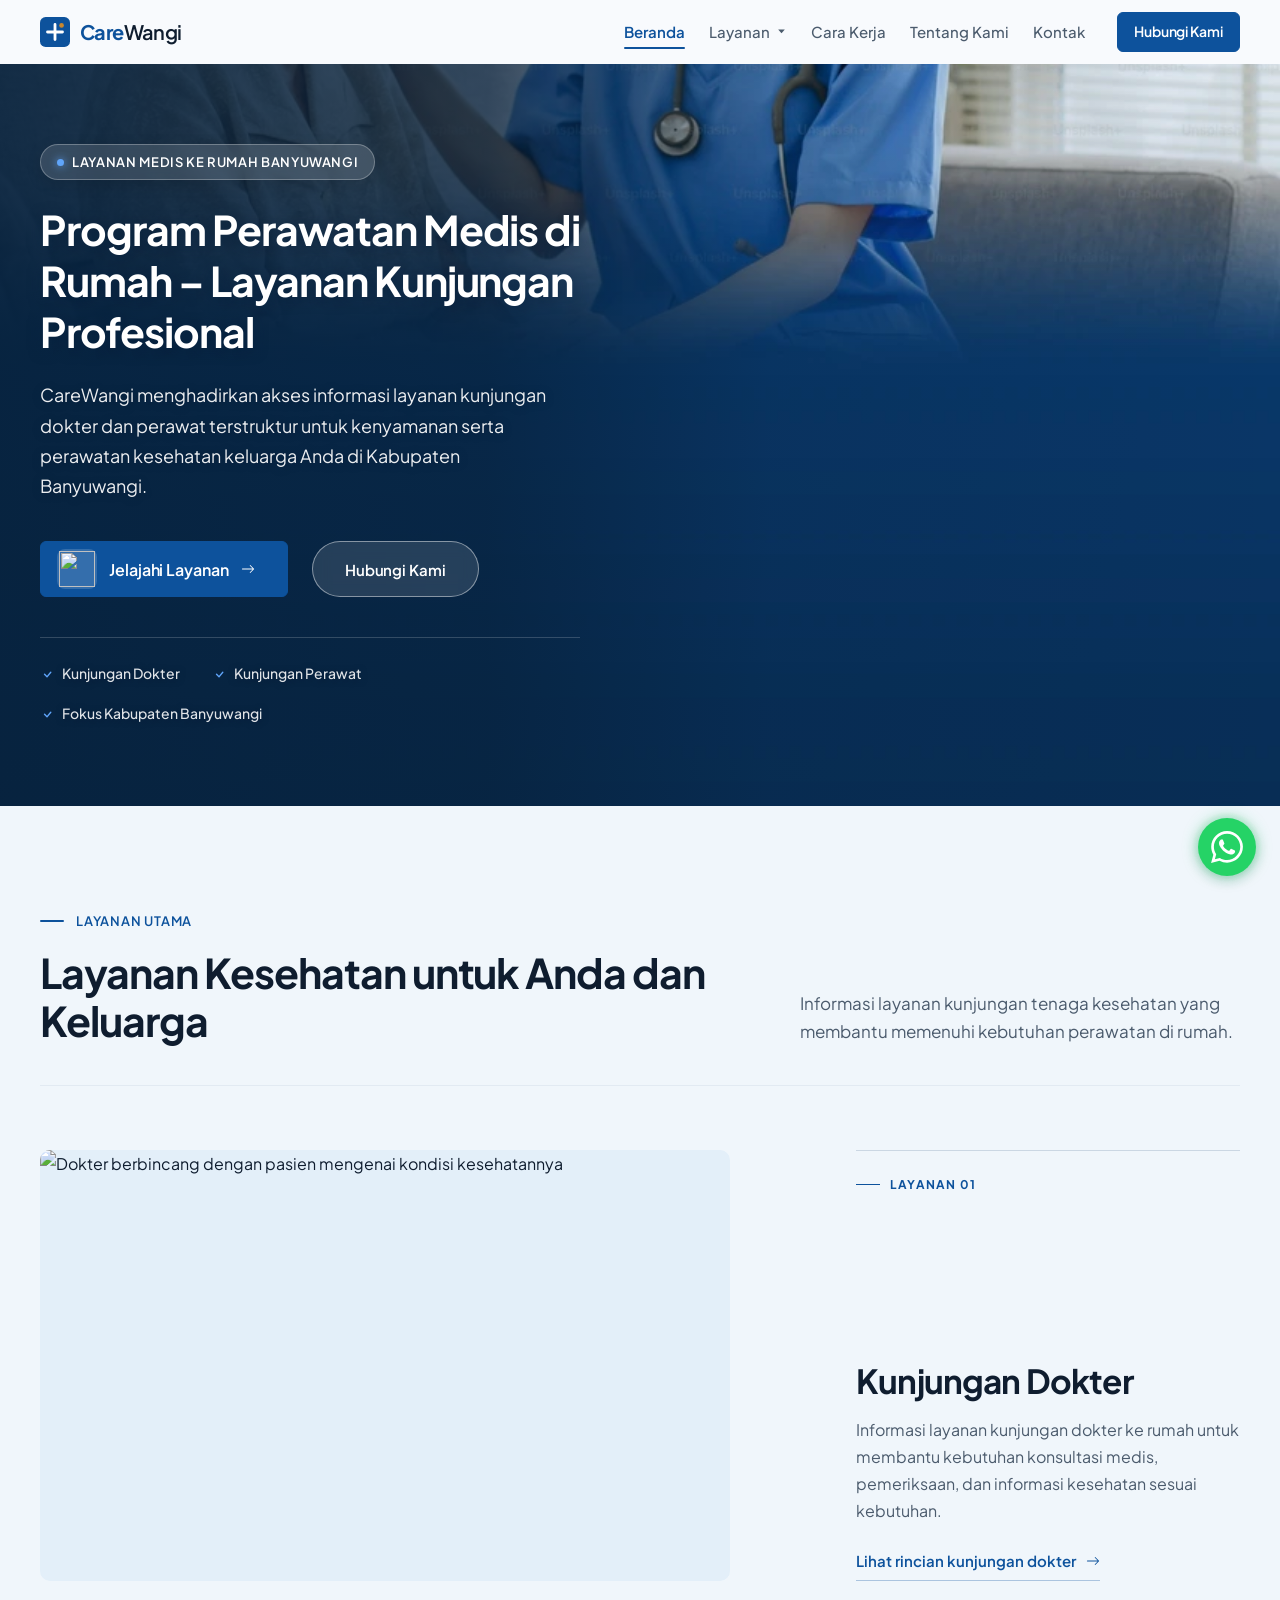
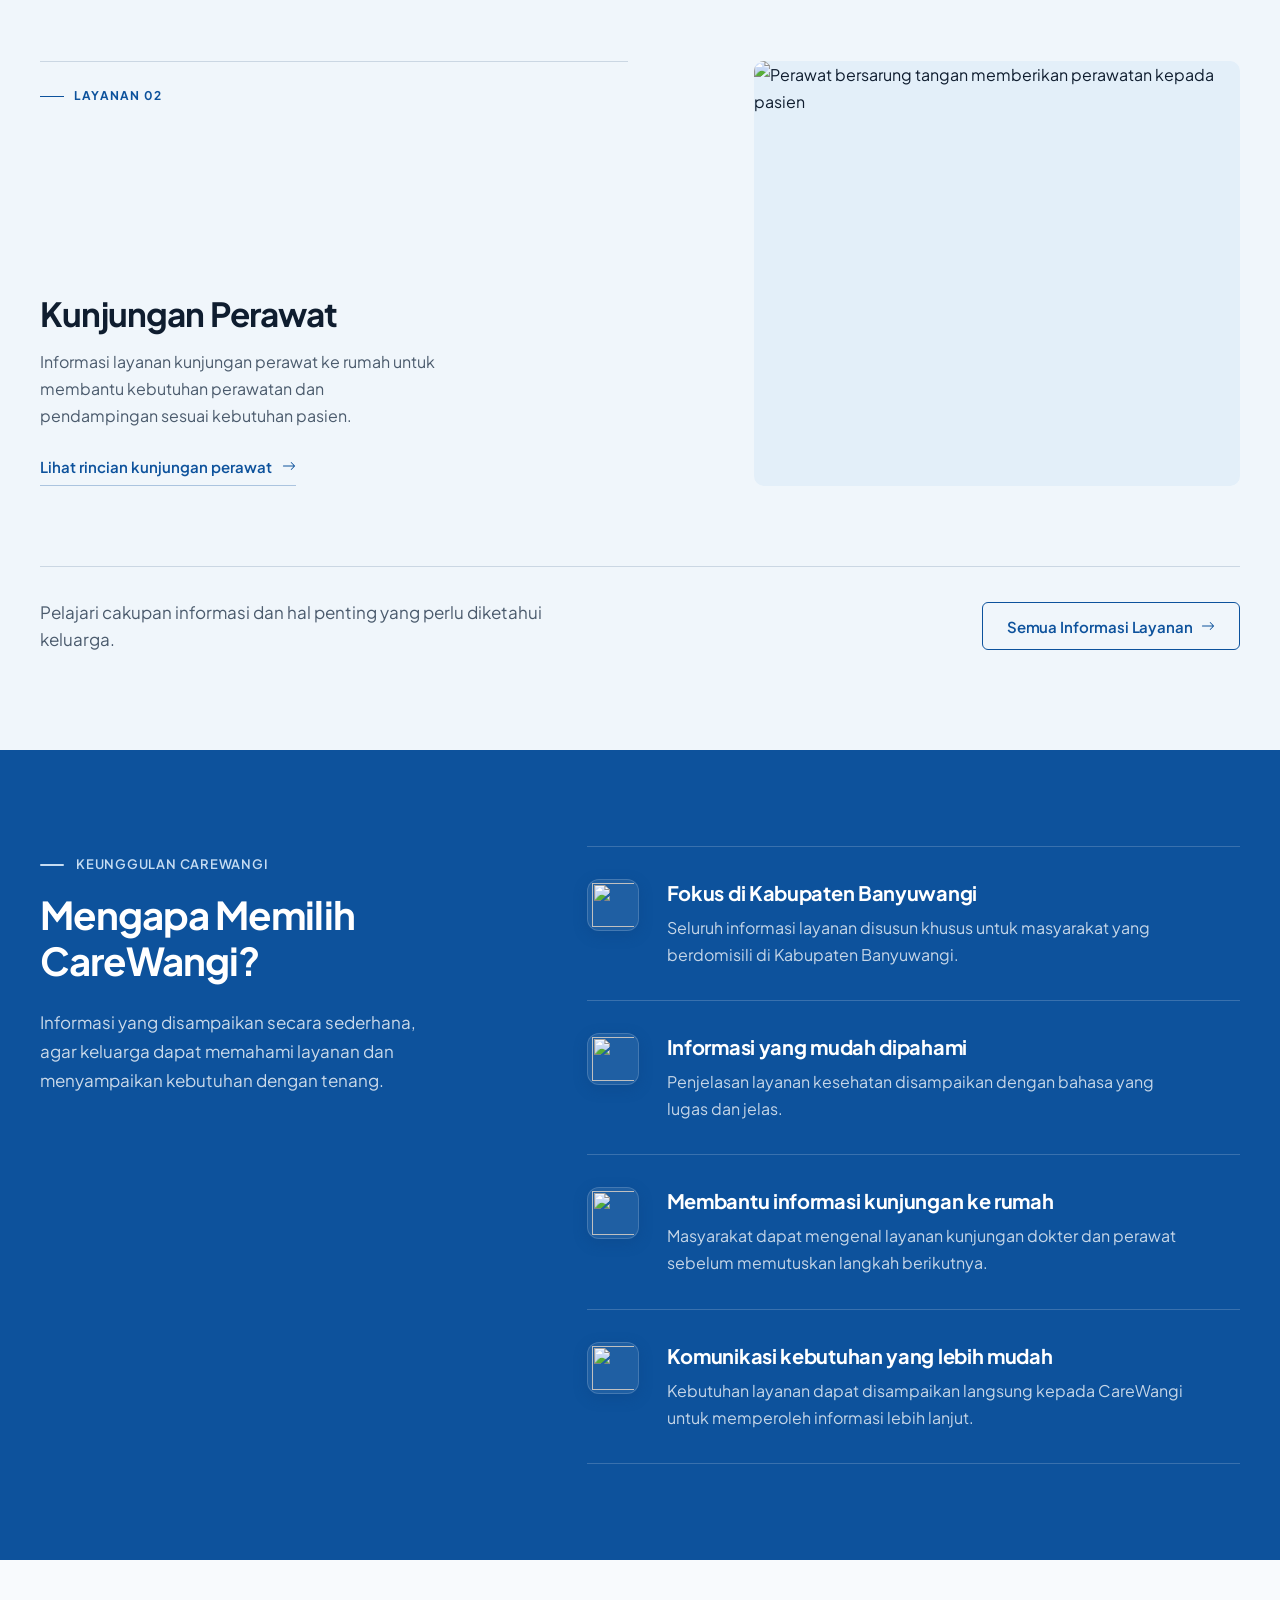
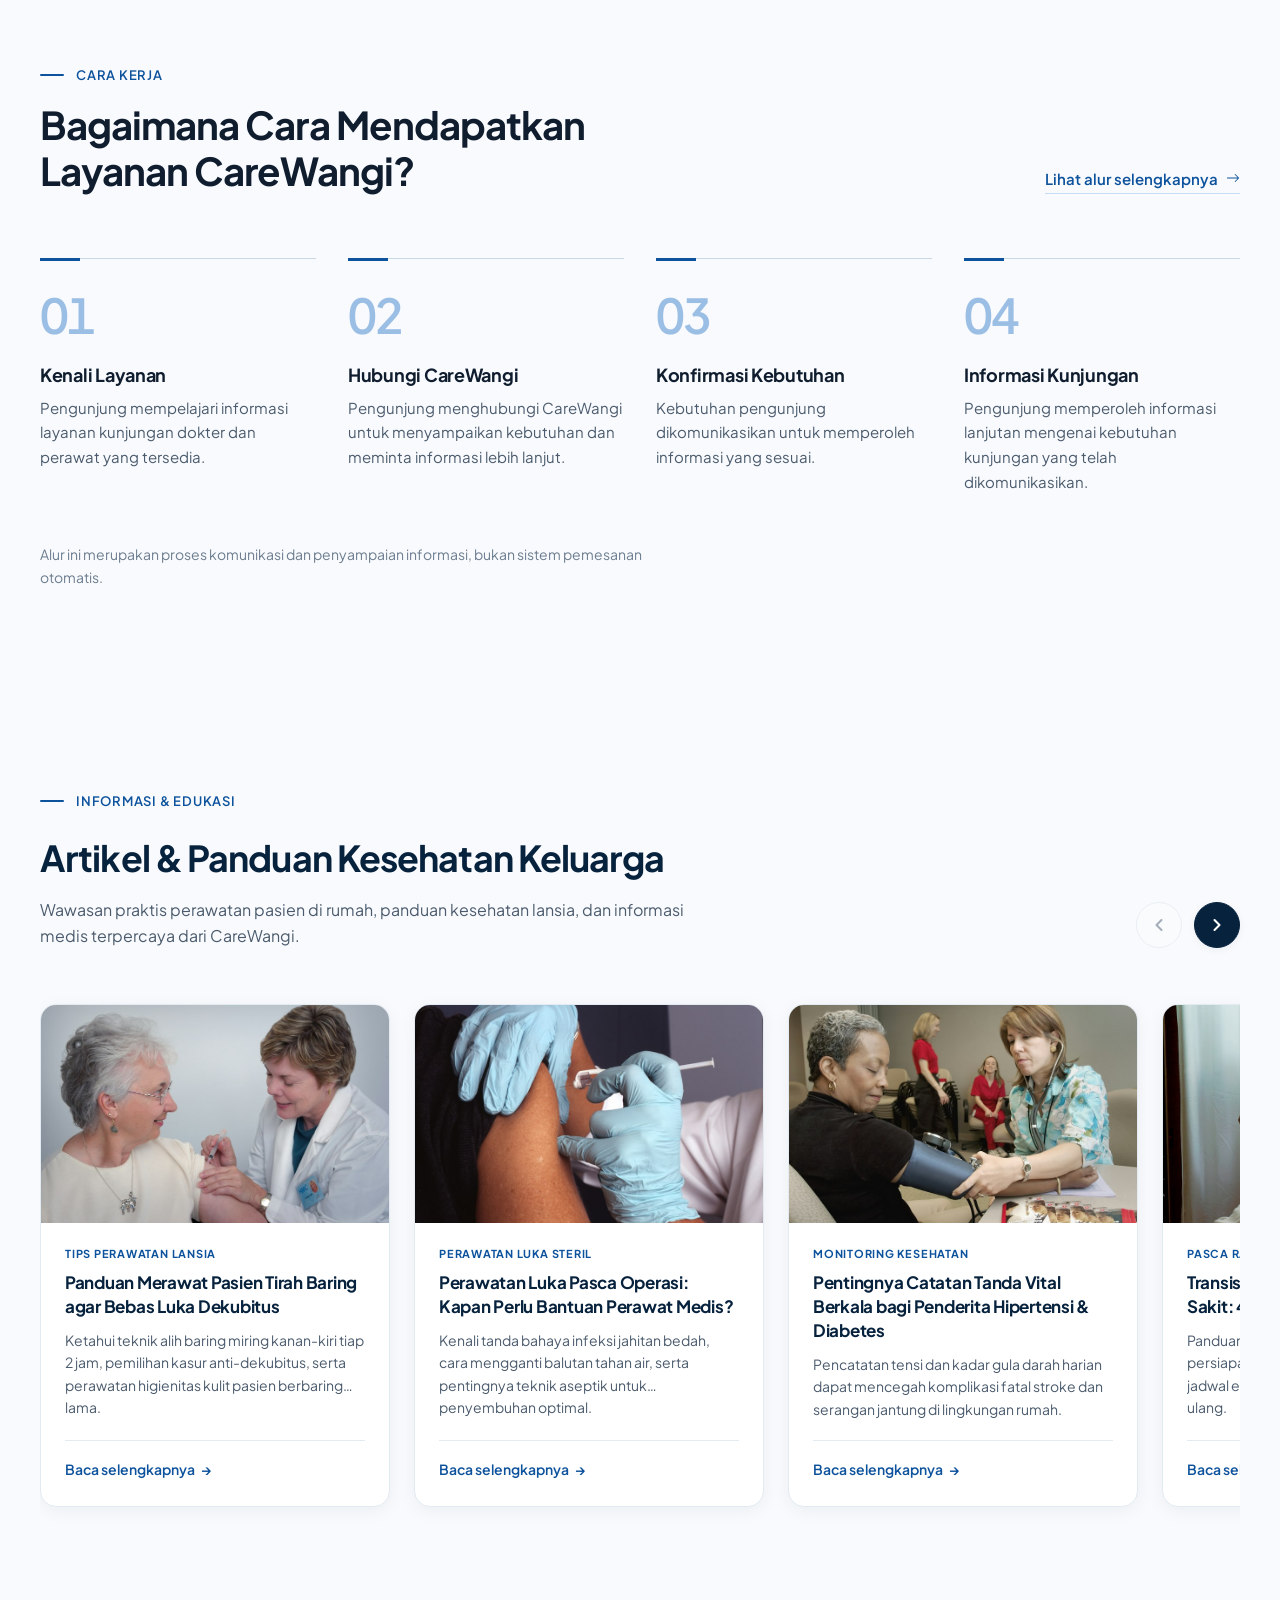
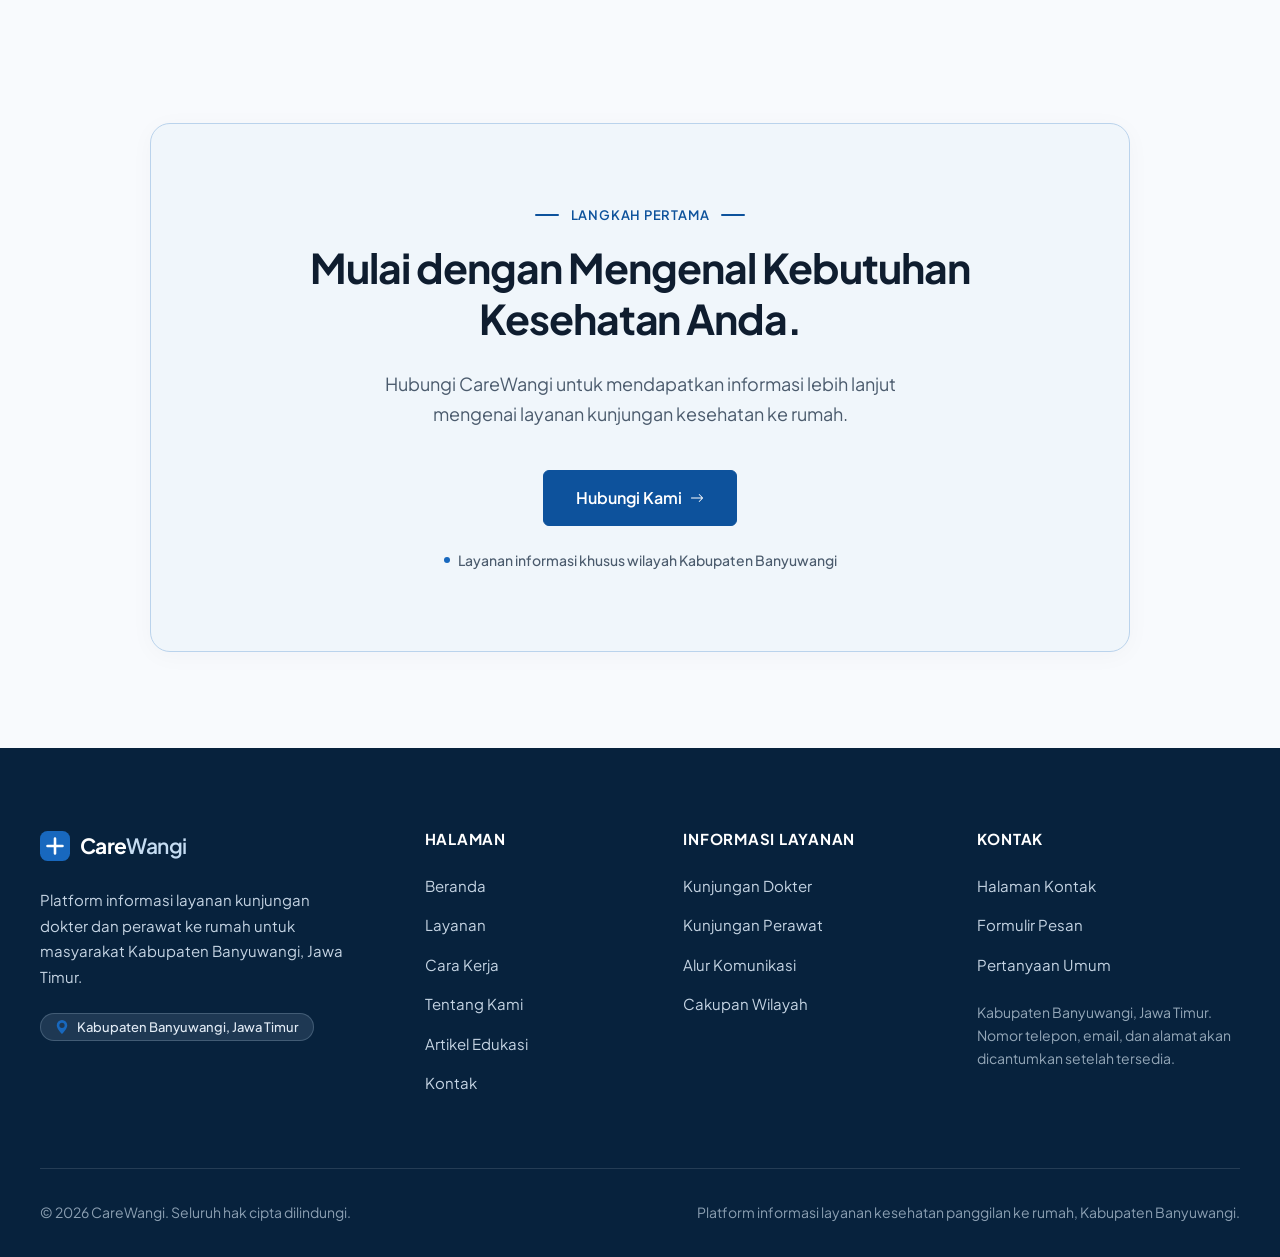
==== commit 166aa8df: "revisi: hapus tulisan semua artikel di header slider beranda agar tampilan lebih bersih dan fokus pa" ====
--- a/index.html
+++ b/index.html
@@ -311,10 +311,6 @@
             <p class="articles-subtitle">Wawasan praktis perawatan pasien di rumah, panduan kesehatan lansia, dan informasi medis terpercaya dari CareWangi.</p>
           </div>
           <div class="articles-header-nav" aria-label="Navigasi Slider Artikel">
-            <a href="artikel.html" class="article-catalog-link" style="display: inline-flex; align-items: center; gap: 4px; font-size: 0.875rem; font-weight: 600; color: var(--teal); text-decoration: none; margin-right: 12px;">
-              <span>Semua Artikel</span>
-              <span aria-hidden="true">→</span>
-            </a>
             <button type="button" class="article-nav-btn btn-prev" id="articlePrevBtn" aria-label="Geser artikel ke kiri" disabled>
               <svg viewBox="0 0 24 24" width="20" height="20" fill="none" stroke="currentColor" stroke-width="2.5" stroke-linecap="round" stroke-linejoin="round" aria-hidden="true">
                 <polyline points="15 18 9 12 15 6"></polyline>
--- a/css/style.css
+++ b/css/style.css
@@ -1781,38 +1781,72 @@
 }
 
 .article-action-banner {
-  background: linear-gradient(135deg, #07223D 0%, #0D529C 100%);
-  border-radius: var(--r-lg);
-  padding: var(--s5);
+  position: relative;
+  background: linear-gradient(135deg, #0D529C 0%, #1565C0 50%, #1976D2 100%);
+  border-radius: var(--r-xl);
+  padding: 30px 34px;
   color: #ffffff;
   display: flex;
   align-items: center;
   justify-content: space-between;
-  gap: var(--s4);
-  margin-top: var(--s6);
+  gap: var(--s5);
+  margin-top: var(--s8);
+  box-shadow: 0 12px 30px -6px rgba(13, 82, 156, 0.28);
+  border: 1px solid rgba(255, 255, 255, 0.2);
+  overflow: hidden;
+}
+
+.article-action-banner::after {
+  content: "";
+  position: absolute;
+  top: -30px;
+  right: -30px;
+  width: 130px;
+  height: 130px;
+  border-radius: 50%;
+  background: radial-gradient(circle, rgba(255, 255, 255, 0.16) 0%, transparent 70%);
+  pointer-events: none;
+}
+
+.article-action-text {
+  max-width: 620px;
 }
 
 .article-action-text h4 {
-  font-size: 1.125rem;
-  font-weight: 700;
-  margin-bottom: 4px;
+  font-size: 1.25rem;
+  font-weight: 700;
+  color: #ffffff !important;
+  margin: 0 0 8px 0;
+  line-height: 1.35;
+  letter-spacing: -0.015em;
+  text-shadow: 0 1px 2px rgba(0, 0, 0, 0.12);
 }
 
 .article-action-text p {
-  font-size: 0.875rem;
-  color: rgba(255, 255, 255, 0.85);
+  font-size: 0.9375rem;
+  color: rgba(255, 255, 255, 0.94) !important;
+  line-height: 1.55;
   margin: 0;
 }
 
 .article-action-banner .btn {
   flex-shrink: 0;
-  background: #ffffff;
-  color: var(--teal);
-  border-color: #ffffff;
+  background: #ffffff !important;
+  color: #0D529C !important;
+  font-weight: 700;
+  font-size: 0.9375rem;
+  border: 1.5px solid #ffffff;
+  box-shadow: 0 4px 14px rgba(0, 0, 0, 0.12);
+  padding: 12px 24px;
+  border-radius: var(--r-full);
+  transition: all 0.22s ease;
 }
 
 .article-action-banner .btn:hover {
-  background: var(--sage-50);
+  background: #f0f7ff !important;
+  color: #07223D !important;
+  transform: translateY(-2px);
+  box-shadow: 0 8px 20px rgba(0, 0, 0, 0.18);
 }
 
 /* Sidebar Artikel */
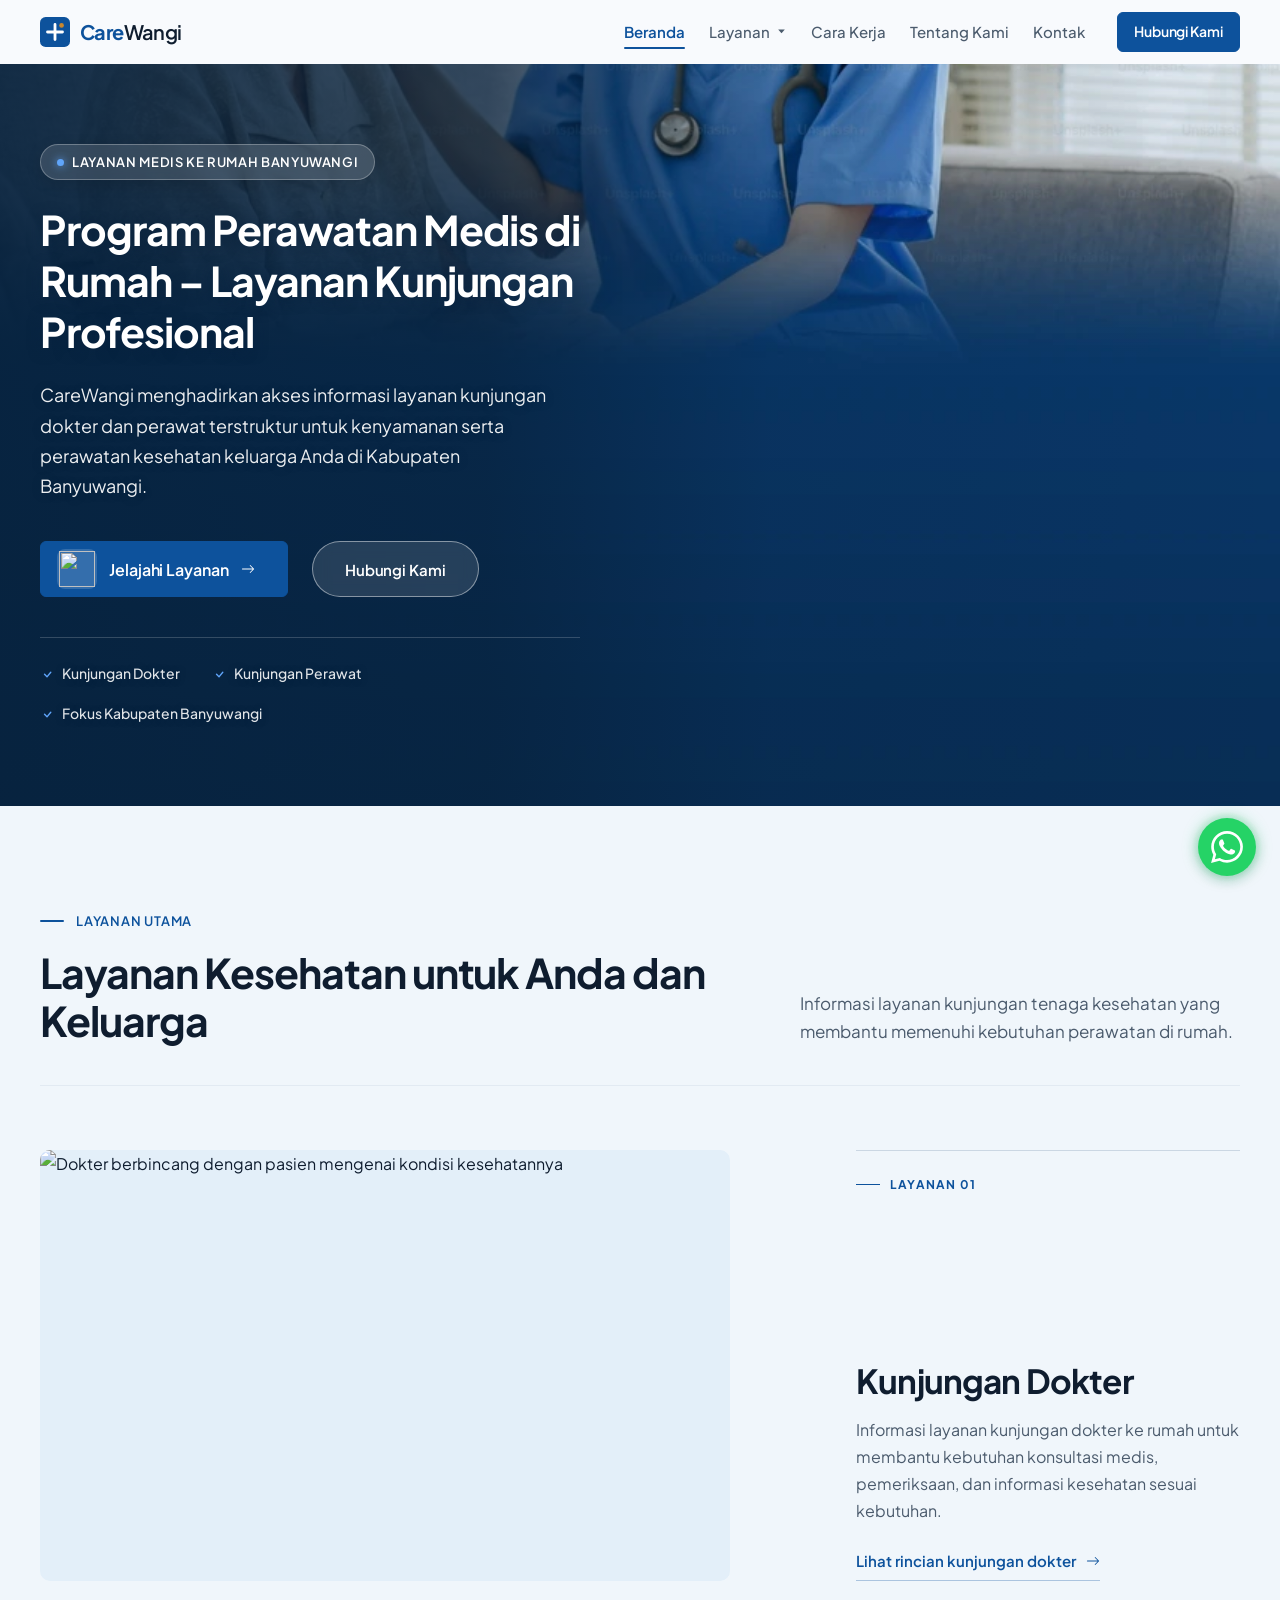
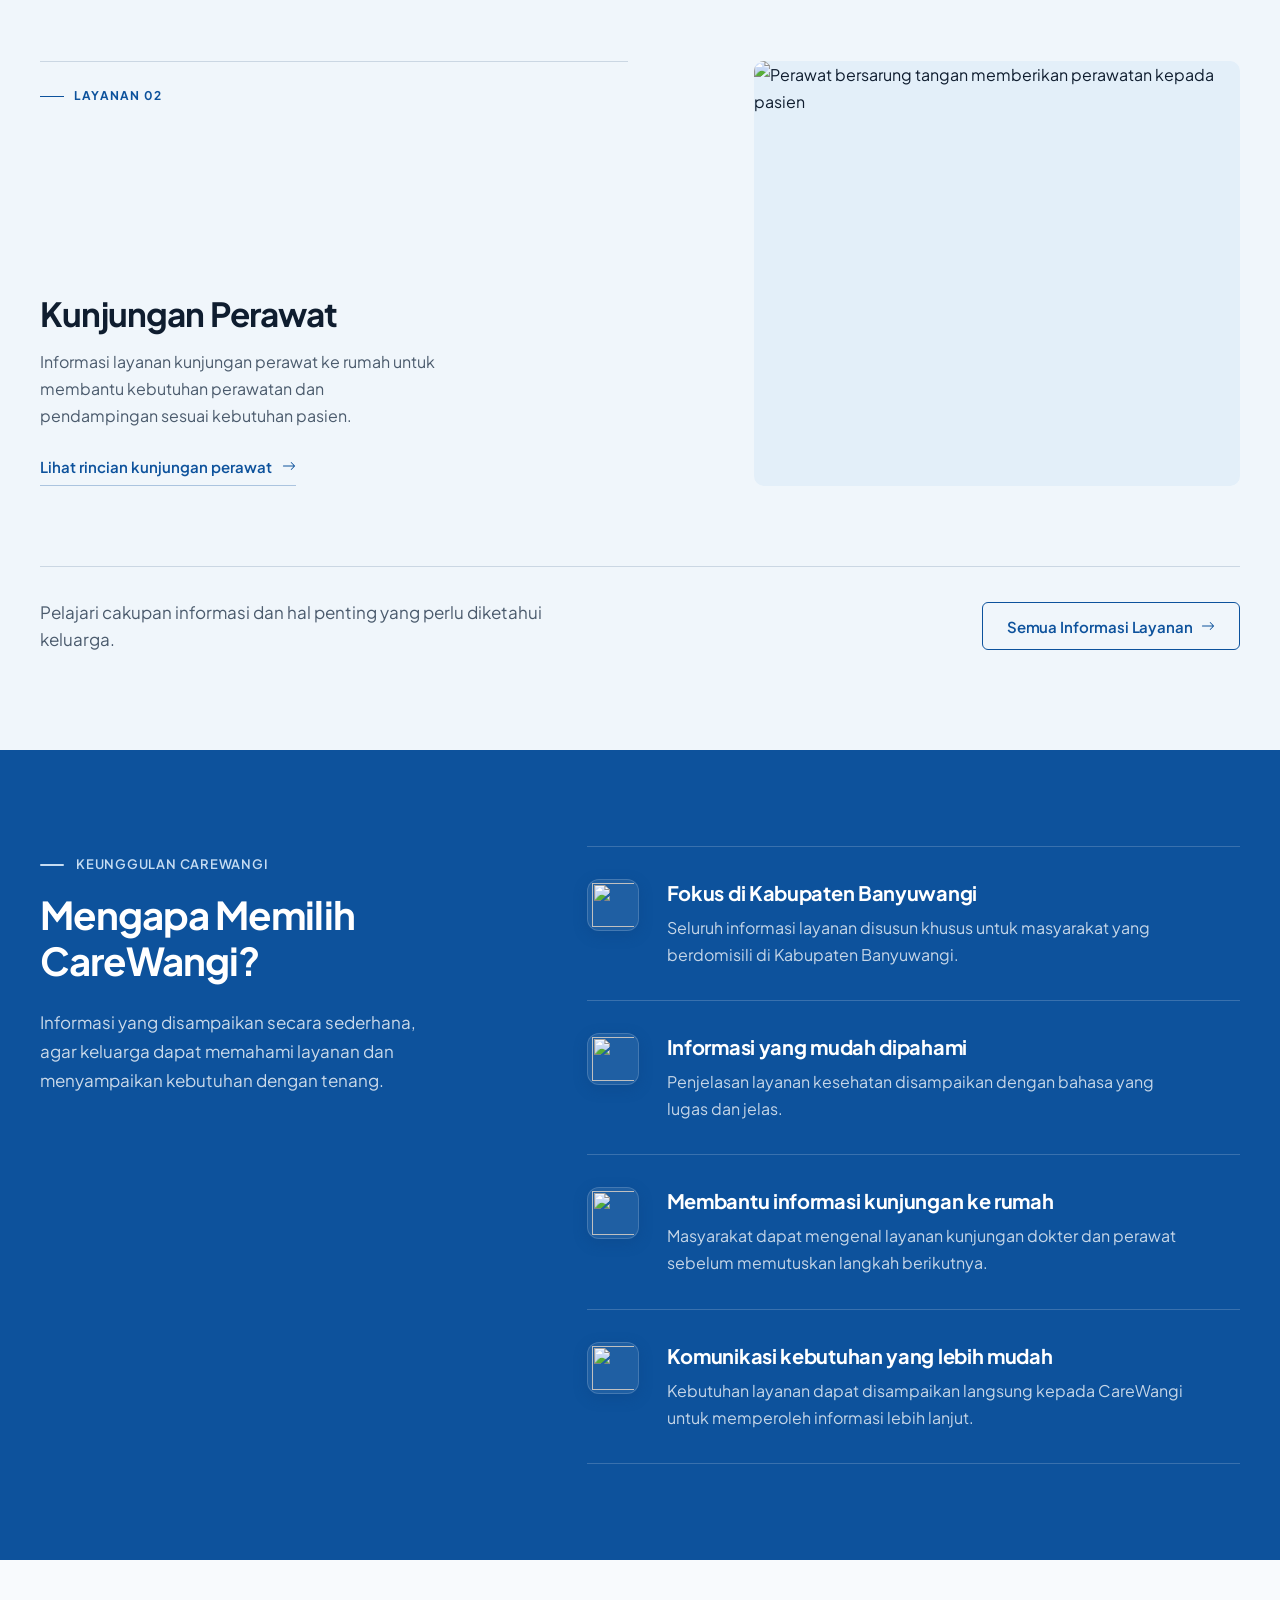
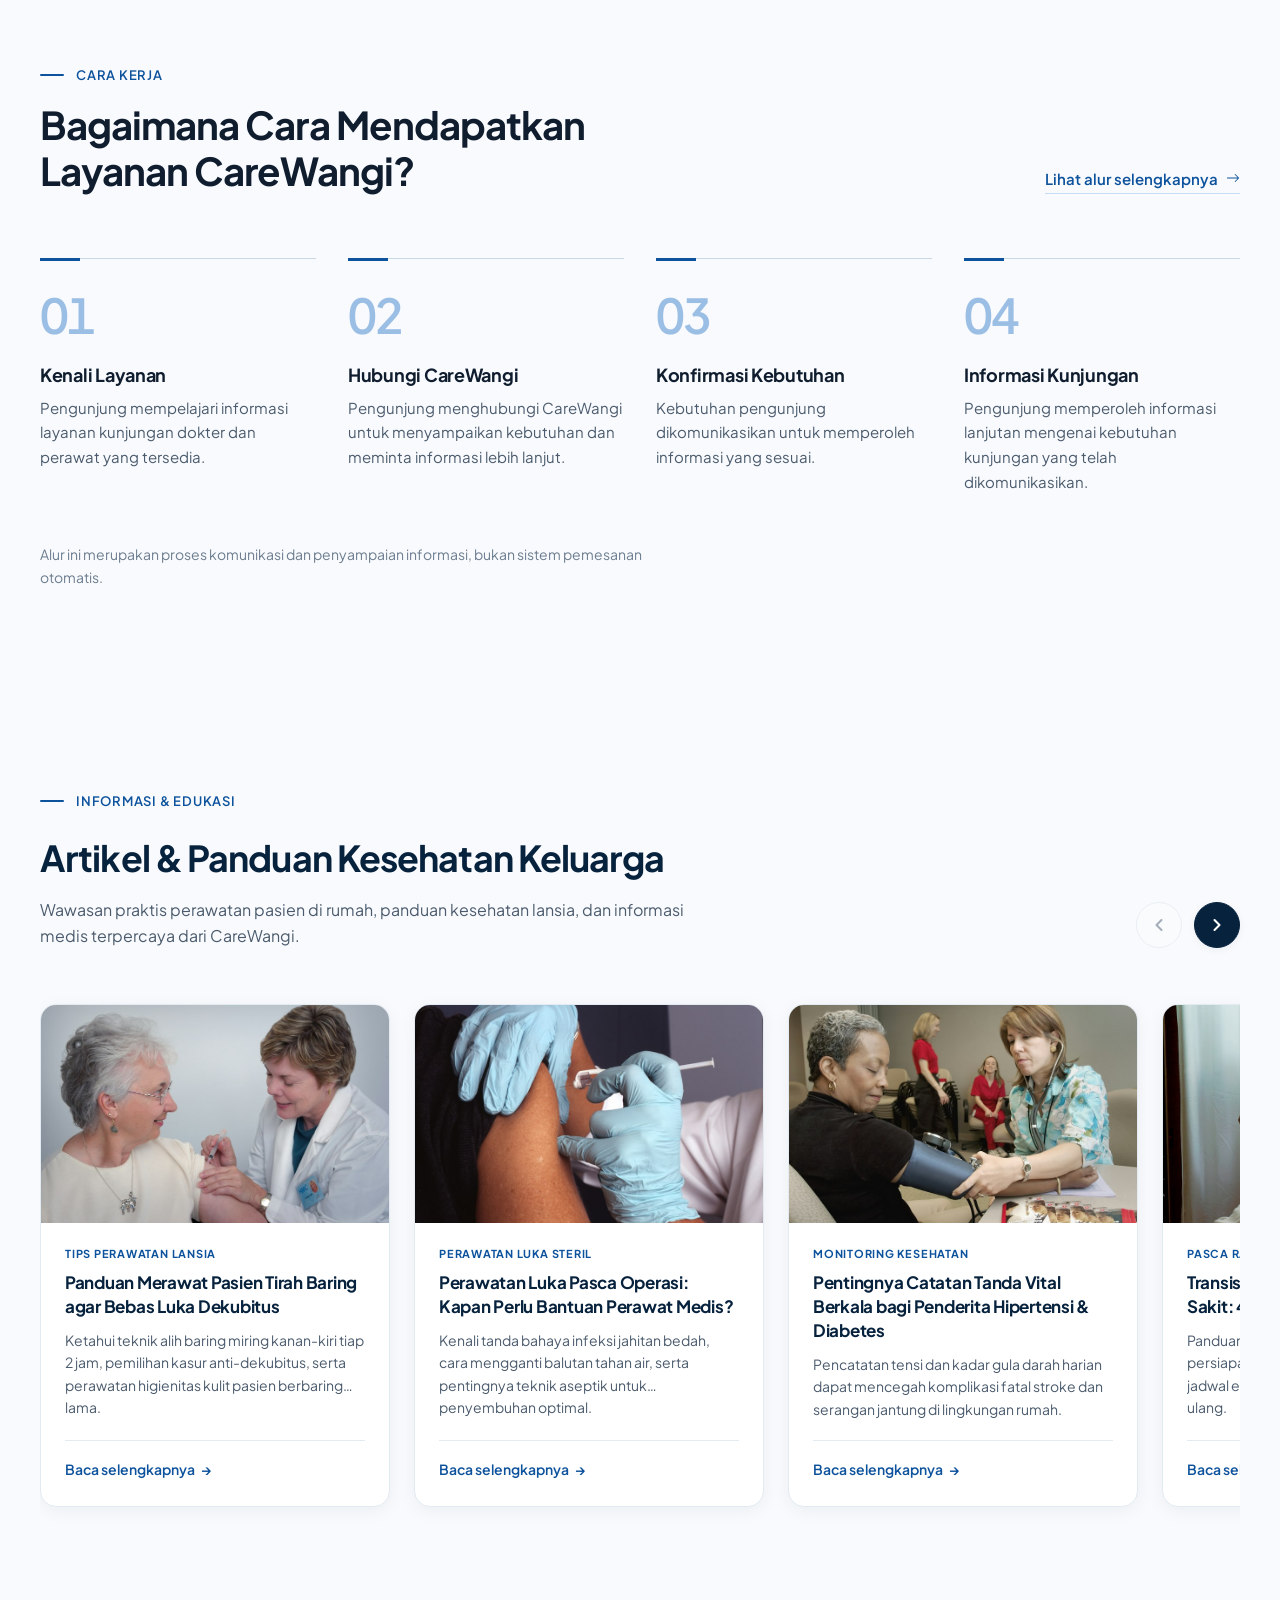
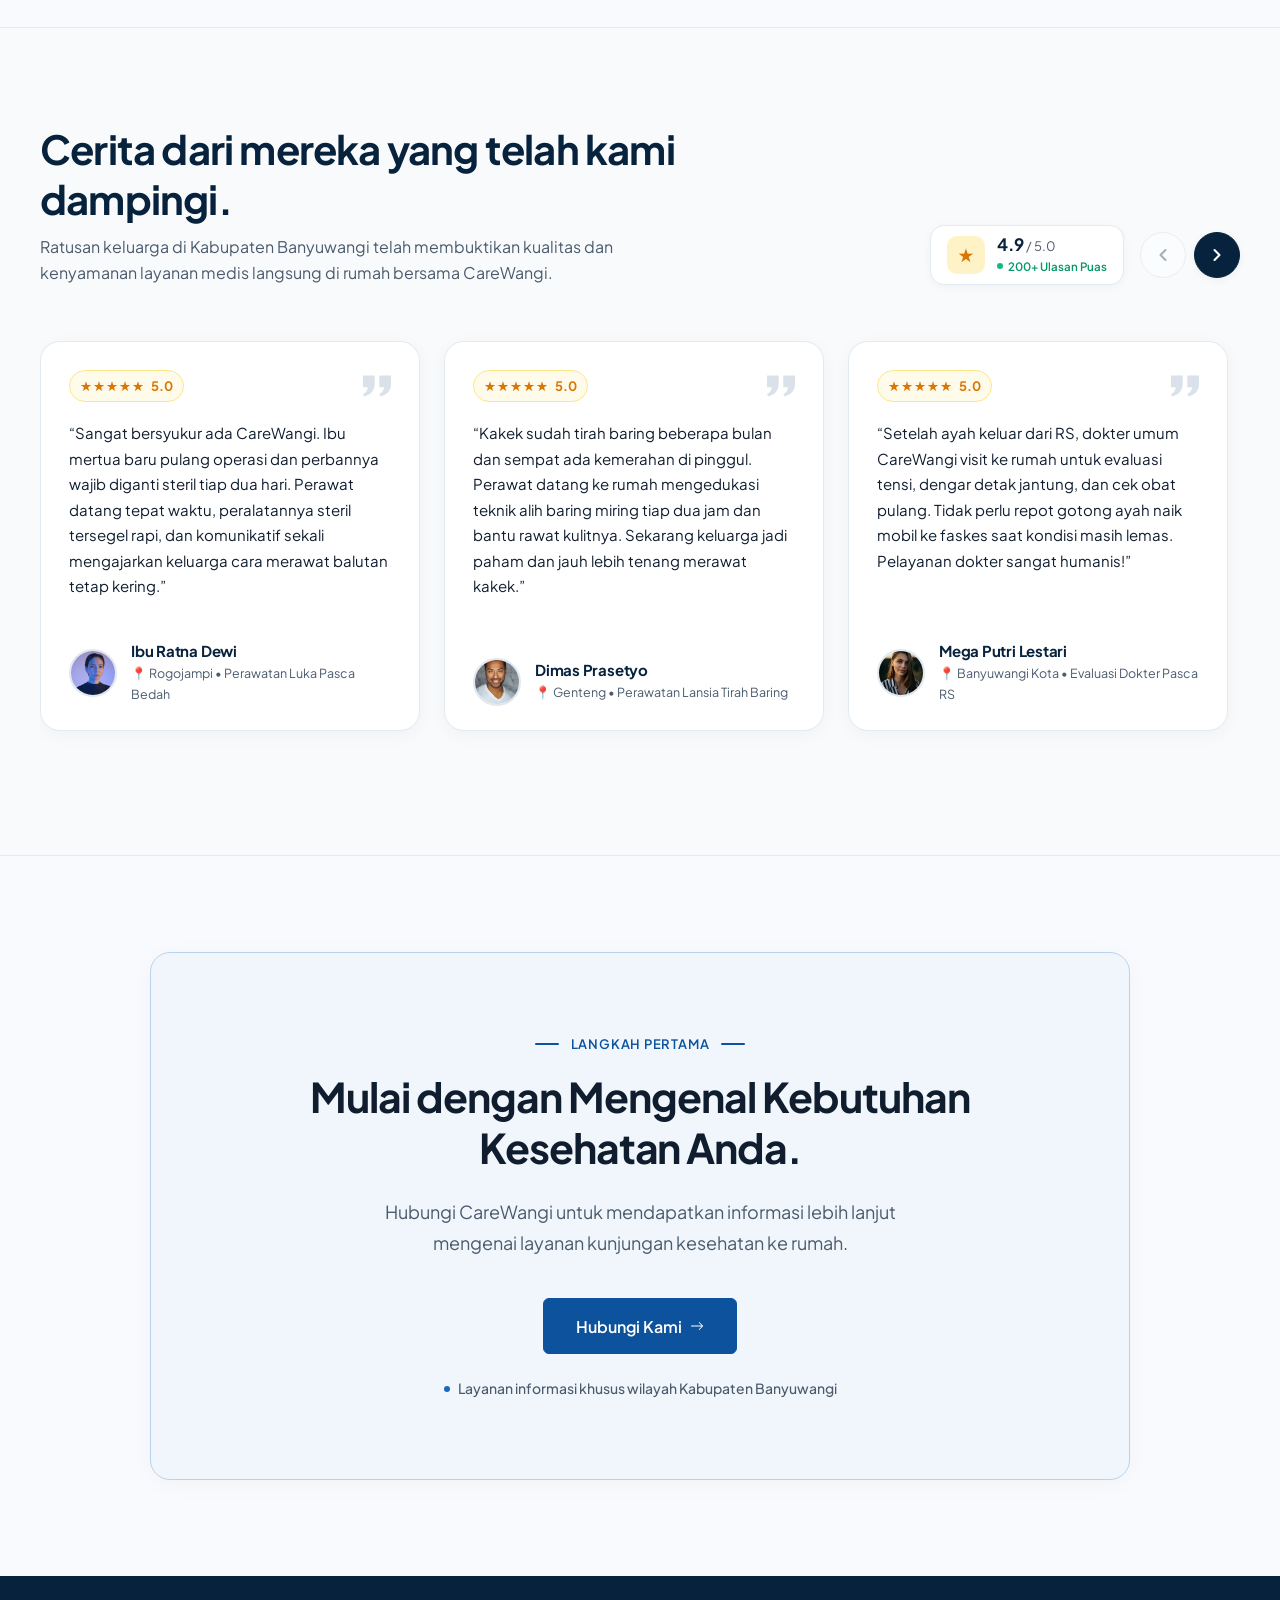
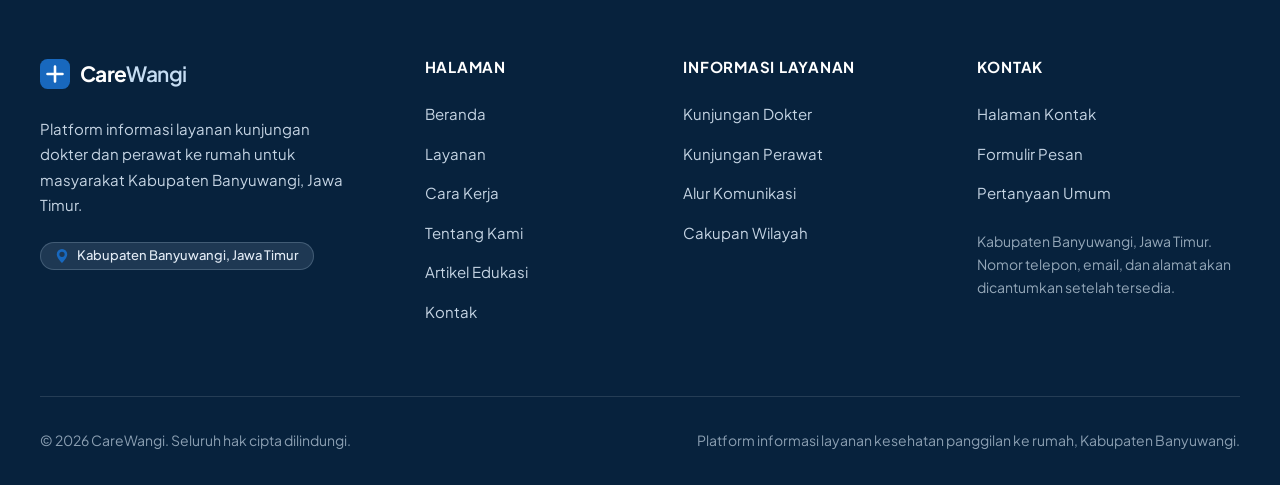
==== commit 03f040c2: "feat: tambah section testimoni keluarga di beranda tepat di bawah section artikel dengan slider manu" ====
--- a/index.html
+++ b/index.html
@@ -416,7 +416,150 @@
       </div>
     </section>
 
-    <!-- SECTION 6 — CTA PENUTUP -->
+    <!-- SECTION 6 — TESTIMONI KELUARGA -->
+    <section class="section section-testimonials" id="testimoni" aria-labelledby="testimoni-title">
+      <div class="site-container">
+        <div class="testi-header">
+          <div class="testi-header-left">
+            <h2 id="testimoni-title" class="testi-main-title">Cerita dari mereka yang telah kami dampingi.</h2>
+            <p class="testi-subtitle">Ratusan keluarga di Kabupaten Banyuwangi telah membuktikan kualitas dan kenyamanan layanan medis langsung di rumah bersama CareWangi.</p>
+          </div>
+          <div class="testi-header-right">
+            <div class="testi-rating-badge" aria-label="Rating 4.9 dari 5.0 bintang, lebih dari 200 ulasan puas">
+              <div class="testi-star-box" aria-hidden="true">★</div>
+              <div class="testi-rating-info">
+                <div class="testi-score"><strong>4.9</strong> / 5.0</div>
+                <div class="testi-count"><span class="testi-count-dot"></span> 200+ Ulasan Puas</div>
+              </div>
+            </div>
+            <div class="testi-nav-group" aria-label="Navigasi Slider Testimoni">
+              <button type="button" class="article-nav-btn btn-prev" id="testiPrevBtn" aria-label="Geser testimoni ke kiri" disabled>
+                <svg viewBox="0 0 24 24" width="20" height="20" fill="none" stroke="currentColor" stroke-width="2.5" stroke-linecap="round" stroke-linejoin="round" aria-hidden="true">
+                  <polyline points="15 18 9 12 15 6"></polyline>
+                </svg>
+              </button>
+              <button type="button" class="article-nav-btn btn-next" id="testiNextBtn" aria-label="Geser testimoni ke kanan">
+                <svg viewBox="0 0 24 24" width="20" height="20" fill="none" stroke="currentColor" stroke-width="2.5" stroke-linecap="round" stroke-linejoin="round" aria-hidden="true">
+                  <polyline points="9 18 15 12 9 6"></polyline>
+                </svg>
+              </button>
+            </div>
+          </div>
+        </div>
+
+        <!-- Slider Track Testimoni Manual -->
+        <div class="testi-slider-container">
+          <div class="testi-track" id="testiTrack">
+            <!-- TESTI CARD 1 -->
+            <article class="testi-card">
+              <div class="testi-card-top">
+                <div class="testi-stars-pill">
+                  <span class="testi-stars" aria-hidden="true">★★★★★</span>
+                  <span>5.0</span>
+                </div>
+                <svg class="testi-quote-icon" viewBox="0 0 24 24" width="28" height="28" fill="currentColor" aria-hidden="true">
+                  <path d="M9.983 3v7.391c0 5.704-3.731 9.57-8.983 10.609l-.995-2.151c2.432-.917 3.995-3.638 3.995-5.849h-4v-10h9.983zm14.017 0v7.391c0 5.704-3.748 9.571-9 10.609l-.996-2.151c2.433-.917 3.996-3.638 3.996-5.849h-3.983v-10h9.983z"/>
+                </svg>
+              </div>
+              <p class="testi-card-quote">“Sangat bersyukur ada CareWangi. Ibu mertua baru pulang operasi dan perbannya wajib diganti steril tiap dua hari. Perawat datang tepat waktu, peralatannya steril tersegel rapi, dan komunikatif sekali mengajarkan keluarga cara merawat balutan tetap kering.”</p>
+              <div class="testi-card-author">
+                <img src="assets/images/testi-1.jpg" alt="Foto profil Ibu Ratna Dewi" class="testi-author-avatar" width="48" height="48" loading="lazy">
+                <div class="testi-author-info">
+                  <h3 class="testi-author-name">Ibu Ratna Dewi</h3>
+                  <span class="testi-author-meta">📍 Rogojampi • Perawatan Luka Pasca Bedah</span>
+                </div>
+              </div>
+            </article>
+
+            <!-- TESTI CARD 2 -->
+            <article class="testi-card">
+              <div class="testi-card-top">
+                <div class="testi-stars-pill">
+                  <span class="testi-stars" aria-hidden="true">★★★★★</span>
+                  <span>5.0</span>
+                </div>
+                <svg class="testi-quote-icon" viewBox="0 0 24 24" width="28" height="28" fill="currentColor" aria-hidden="true">
+                  <path d="M9.983 3v7.391c0 5.704-3.731 9.57-8.983 10.609l-.995-2.151c2.432-.917 3.995-3.638 3.995-5.849h-4v-10h9.983zm14.017 0v7.391c0 5.704-3.748 9.571-9 10.609l-.996-2.151c2.433-.917 3.996-3.638 3.996-5.849h-3.983v-10h9.983z"/>
+                </svg>
+              </div>
+              <p class="testi-card-quote">“Kakek sudah tirah baring beberapa bulan dan sempat ada kemerahan di pinggul. Perawat datang ke rumah mengedukasi teknik alih baring miring tiap dua jam dan bantu rawat kulitnya. Sekarang keluarga jadi paham dan jauh lebih tenang merawat kakek.”</p>
+              <div class="testi-card-author">
+                <img src="assets/images/testi-2.jpg" alt="Foto profil Bpk. Dimas Prasetyo" class="testi-author-avatar" width="48" height="48" loading="lazy">
+                <div class="testi-author-info">
+                  <h3 class="testi-author-name">Dimas Prasetyo</h3>
+                  <span class="testi-author-meta">📍 Genteng • Perawatan Lansia Tirah Baring</span>
+                </div>
+              </div>
+            </article>
+
+            <!-- TESTI CARD 3 -->
+            <article class="testi-card">
+              <div class="testi-card-top">
+                <div class="testi-stars-pill">
+                  <span class="testi-stars" aria-hidden="true">★★★★★</span>
+                  <span>5.0</span>
+                </div>
+                <svg class="testi-quote-icon" viewBox="0 0 24 24" width="28" height="28" fill="currentColor" aria-hidden="true">
+                  <path d="M9.983 3v7.391c0 5.704-3.731 9.57-8.983 10.609l-.995-2.151c2.432-.917 3.995-3.638 3.995-5.849h-4v-10h9.983zm14.017 0v7.391c0 5.704-3.748 9.571-9 10.609l-.996-2.151c2.433-.917 3.996-3.638 3.996-5.849h-3.983v-10h9.983z"/>
+                </svg>
+              </div>
+              <p class="testi-card-quote">“Setelah ayah keluar dari RS, dokter umum CareWangi visit ke rumah untuk evaluasi tensi, dengar detak jantung, dan cek obat pulang. Tidak perlu repot gotong ayah naik mobil ke faskes saat kondisi masih lemas. Pelayanan dokter sangat humanis!”</p>
+              <div class="testi-card-author">
+                <img src="assets/images/testi-3.jpg" alt="Foto profil Ibu Mega Putri Lestari" class="testi-author-avatar" width="48" height="48" loading="lazy">
+                <div class="testi-author-info">
+                  <h3 class="testi-author-name">Mega Putri Lestari</h3>
+                  <span class="testi-author-meta">📍 Banyuwangi Kota • Evaluasi Dokter Pasca RS</span>
+                </div>
+              </div>
+            </article>
+
+            <!-- TESTI CARD 4 -->
+            <article class="testi-card">
+              <div class="testi-card-top">
+                <div class="testi-stars-pill">
+                  <span class="testi-stars" aria-hidden="true">★★★★★</span>
+                  <span>5.0</span>
+                </div>
+                <svg class="testi-quote-icon" viewBox="0 0 24 24" width="28" height="28" fill="currentColor" aria-hidden="true">
+                  <path d="M9.983 3v7.391c0 5.704-3.731 9.57-8.983 10.609l-.995-2.151c2.432-.917 3.995-3.638 3.995-5.849h-4v-10h9.983zm14.017 0v7.391c0 5.704-3.748 9.571-9 10.609l-.996-2.151c2.433-.917 3.996-3.638 3.996-5.849h-3.983v-10h9.983z"/>
+                </svg>
+              </div>
+              <p class="testi-card-quote">“Saya bekerja di Surabaya dan orang tua di Giri punya riwayat tensi tinggi dan gula darah. Layanan perawat berkala untuk monitoring tensi dan tes darah di rumah sangat meringankan beban pikiran anak rantau. Laporannya dicatat sangat rapi!”</p>
+              <div class="testi-card-author">
+                <img src="assets/images/testi-4.jpg" alt="Foto profil Bpk. Hendra Gunawan" class="testi-author-avatar" width="48" height="48" loading="lazy">
+                <div class="testi-author-info">
+                  <h3 class="testi-author-name">Hendra Gunawan</h3>
+                  <span class="testi-author-meta">📍 Giri • Monitoring Tanda Vital &amp; Gula</span>
+                </div>
+              </div>
+            </article>
+
+            <!-- TESTI CARD 5 -->
+            <article class="testi-card">
+              <div class="testi-card-top">
+                <div class="testi-stars-pill">
+                  <span class="testi-stars" aria-hidden="true">★★★★★</span>
+                  <span>5.0</span>
+                </div>
+                <svg class="testi-quote-icon" viewBox="0 0 24 24" width="28" height="28" fill="currentColor" aria-hidden="true">
+                  <path d="M9.983 3v7.391c0 5.704-3.731 9.57-8.983 10.609l-.995-2.151c2.432-.917 3.995-3.638 3.995-5.849h-4v-10h9.983zm14.017 0v7.391c0 5.704-3.748 9.571-9 10.609l-.996-2.151c2.433-.917 3.996-3.638 3.996-5.849h-3.983v-10h9.983z"/>
+                </svg>
+              </div>
+              <p class="testi-card-quote">“Dulu keluarga selalu canggung dan was-was saat menyuapi nenek karena takut tersedak. Diajarkan langsung oleh perawat CareWangi mengenai posisi duduk 45-90 derajat dan cara membersihkan mulut tanpa kumur. Edukasinya sabar dan solutif!”</p>
+              <div class="testi-card-author">
+                <img src="assets/images/testi-5.jpg" alt="Foto profil Ibu Natya Nadindra" class="testi-author-avatar" width="48" height="48" loading="lazy">
+                <div class="testi-author-info">
+                  <h3 class="testi-author-name">Natya Nadindra</h3>
+                  <span class="testi-author-meta">📍 Glagah • Edukasi Higiene Caregiver</span>
+                </div>
+              </div>
+            </article>
+          </div>
+        </div>
+      </div>
+    </section>
+
+    <!-- SECTION 7 — CTA PENUTUP -->
     <section class="cta-section" aria-labelledby="cta-title">
       <div class="site-container">
         <div class="cta-editorial reveal">
--- a/css/style.css
+++ b/css/style.css
@@ -1663,6 +1663,235 @@
 }
 
 /* ==========================================================================
+   SECTION TESTIMONI KELUARGA (Reference Design)
+   ========================================================================== */
+.section-testimonials {
+  background: #f8fafc;
+  border-top: 1px solid var(--line);
+  border-bottom: 1px solid var(--line);
+  padding: var(--section-y) 0;
+  position: relative;
+}
+
+.testi-header {
+  display: flex;
+  align-items: flex-end;
+  justify-content: space-between;
+  gap: var(--s6);
+  margin-bottom: var(--s6);
+}
+
+.testi-header-left {
+  max-width: 640px;
+}
+
+.testi-main-title {
+  font-size: clamp(1.85rem, 3.2vw, 2.5rem);
+  font-weight: 700;
+  color: var(--teal-deep);
+  line-height: 1.25;
+  letter-spacing: -0.02em;
+  margin: 0 0 10px 0;
+}
+
+.testi-subtitle {
+  font-size: 1rem;
+  color: var(--ink-muted);
+  line-height: 1.6;
+  margin: 0;
+}
+
+.testi-header-right {
+  display: flex;
+  align-items: center;
+  gap: 16px;
+  flex-shrink: 0;
+}
+
+/* Rating Badge di Header */
+.testi-rating-badge {
+  display: flex;
+  align-items: center;
+  gap: 12px;
+  background: var(--surface);
+  border: 1px solid var(--line);
+  border-radius: 14px;
+  padding: 8px 16px;
+  box-shadow: 0 2px 10px rgba(7, 34, 61, 0.04);
+}
+
+.testi-star-box {
+  width: 38px;
+  height: 38px;
+  border-radius: 10px;
+  background: #FEF3C7;
+  color: #D97706;
+  font-size: 1.125rem;
+  display: flex;
+  align-items: center;
+  justify-content: center;
+}
+
+.testi-rating-info {
+  display: flex;
+  flex-direction: column;
+}
+
+.testi-score {
+  font-size: 0.8125rem;
+  color: var(--ink-muted);
+  line-height: 1.2;
+}
+
+.testi-score strong {
+  font-size: 1.0625rem;
+  color: var(--teal-deep);
+  font-weight: 700;
+}
+
+.testi-count {
+  font-size: 0.71875rem;
+  font-weight: 600;
+  color: #059669;
+  display: flex;
+  align-items: center;
+  gap: 5px;
+  margin-top: 2px;
+}
+
+.testi-count-dot {
+  width: 6px;
+  height: 6px;
+  border-radius: 50%;
+  background: #10B981;
+  display: inline-block;
+}
+
+.testi-nav-group {
+  display: flex;
+  align-items: center;
+  gap: 8px;
+}
+
+/* Slider Track Testimoni */
+.testi-slider-container {
+  position: relative;
+  width: 100%;
+}
+
+.testi-track {
+  display: flex;
+  gap: 24px;
+  overflow-x: auto;
+  scroll-behavior: smooth;
+  scroll-snap-type: x mandatory;
+  padding: 8px 4px 28px 4px;
+  scrollbar-width: none;
+  -ms-overflow-style: none;
+}
+
+.testi-track::-webkit-scrollbar {
+  display: none;
+}
+
+/* Kartu Testimoni */
+.testi-card {
+  flex: 0 0 380px;
+  max-width: 400px;
+  scroll-snap-align: start;
+  background: var(--surface);
+  border: 1px solid var(--line);
+  border-radius: 20px;
+  padding: 28px 28px 24px 28px;
+  box-shadow: 0 4px 18px rgba(7, 34, 61, 0.04);
+  display: flex;
+  flex-direction: column;
+  justify-content: space-between;
+  transition: transform 0.25s ease, box-shadow 0.25s ease, border-color 0.25s ease;
+}
+
+.testi-card:hover {
+  transform: translateY(-5px);
+  box-shadow: 0 16px 36px -8px rgba(13, 82, 156, 0.12);
+  border-color: var(--sage);
+}
+
+.testi-card-top {
+  display: flex;
+  align-items: center;
+  justify-content: space-between;
+  margin-bottom: 18px;
+}
+
+.testi-stars-pill {
+  display: inline-flex;
+  align-items: center;
+  gap: 6px;
+  background: #FFFBEB;
+  border: 1px solid #FDE68A;
+  border-radius: var(--r-full);
+  padding: 4px 10px;
+  font-size: 0.8125rem;
+  font-weight: 700;
+  color: #D97706;
+}
+
+.testi-stars {
+  letter-spacing: 1px;
+}
+
+.testi-quote-icon {
+  color: #CBD5E1;
+  opacity: 0.7;
+}
+
+.testi-card-quote {
+  font-size: 0.9375rem;
+  line-height: 1.7;
+  color: var(--ink);
+  margin: 0 0 24px 0;
+  flex-grow: 1;
+}
+
+.testi-card-author {
+  display: flex;
+  align-items: center;
+  gap: 14px;
+  padding-top: 18px;
+  border-top: 1px solid var(--line-light);
+}
+
+.testi-author-avatar {
+  width: 48px;
+  height: 48px;
+  border-radius: 50%;
+  object-fit: cover;
+  border: 2px solid #E2E8F0;
+  flex-shrink: 0;
+  background: #E2EAF2;
+}
+
+.testi-author-info {
+  display: flex;
+  flex-direction: column;
+}
+
+.testi-author-name {
+  font-size: 0.9375rem;
+  font-weight: 700;
+  color: var(--teal-deep);
+  margin: 0 0 2px 0;
+}
+
+.testi-author-meta {
+  font-size: 0.78125rem;
+  color: var(--ink-muted);
+  display: flex;
+  align-items: center;
+  gap: 4px;
+}
+
+/* ==========================================================================
    HALAMAN ARTIKEL LENGKAP (ARTIKEL.HTML)
    ========================================================================== */
 .articles-layout {
@@ -2711,6 +2940,8 @@
   .articles-catalog-grid { grid-template-columns: 1fr; }
   .article-sidebar { position: static; }
   .related-articles-grid { grid-template-columns: repeat(2, 1fr); gap: 18px; }
+  .testi-header { flex-direction: column; align-items: flex-start; gap: var(--s4); }
+  .testi-card { flex: 0 0 340px; }
 
   .cta-editorial { padding: var(--s8) var(--s6); }
   .page-hero { padding: var(--s8) 0 var(--s6); }
@@ -2929,6 +3160,8 @@
   .article-action-banner { flex-direction: column; align-items: flex-start; gap: var(--s3); }
   .related-articles-grid { grid-template-columns: 1fr; }
   .article-subnav-bar { flex-direction: column; align-items: flex-start; gap: 14px; }
+  .testi-header-right { width: 100%; justify-content: space-between; }
+  .testi-card { flex: 0 0 285px; padding: 22px 20px 20px; }
 
   .cta-editorial { padding: var(--s6) var(--s4); border-radius: var(--r-lg); }
   .cta-editorial-title { font-size: 1.75rem; }
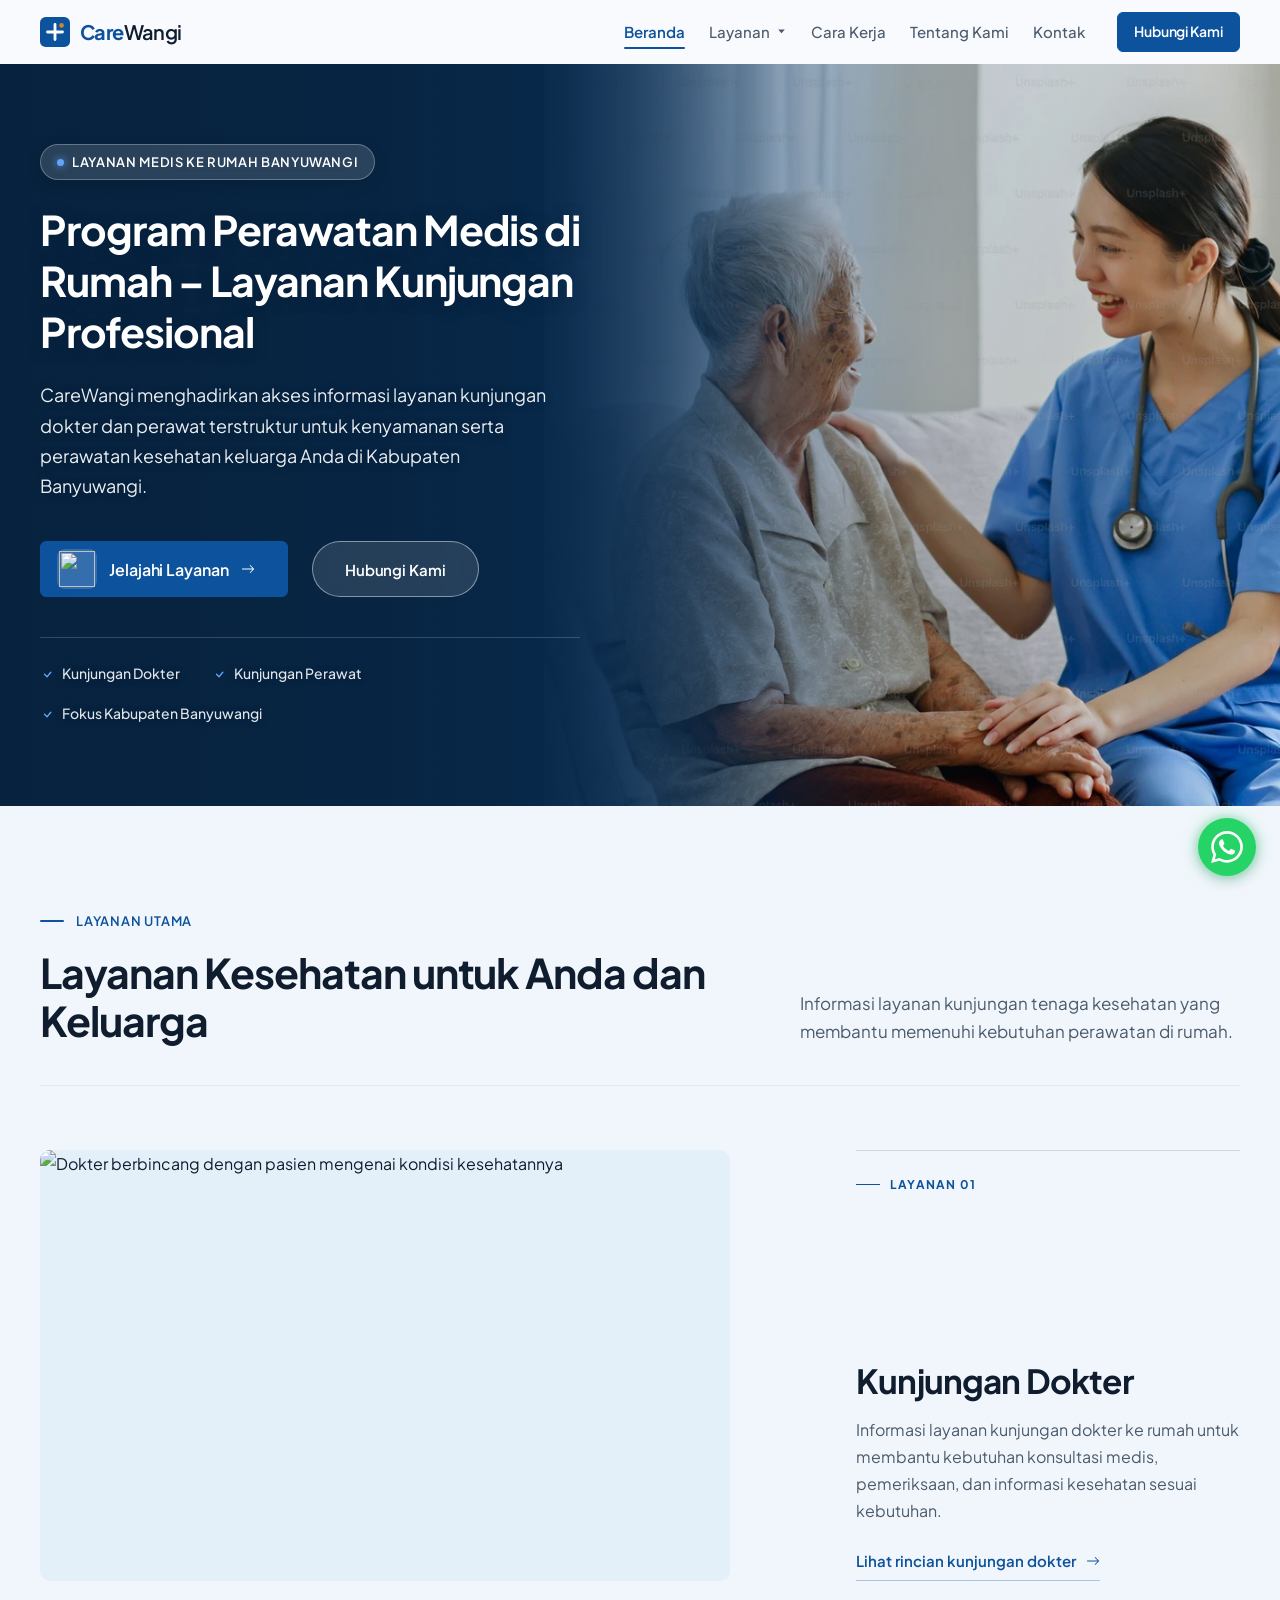
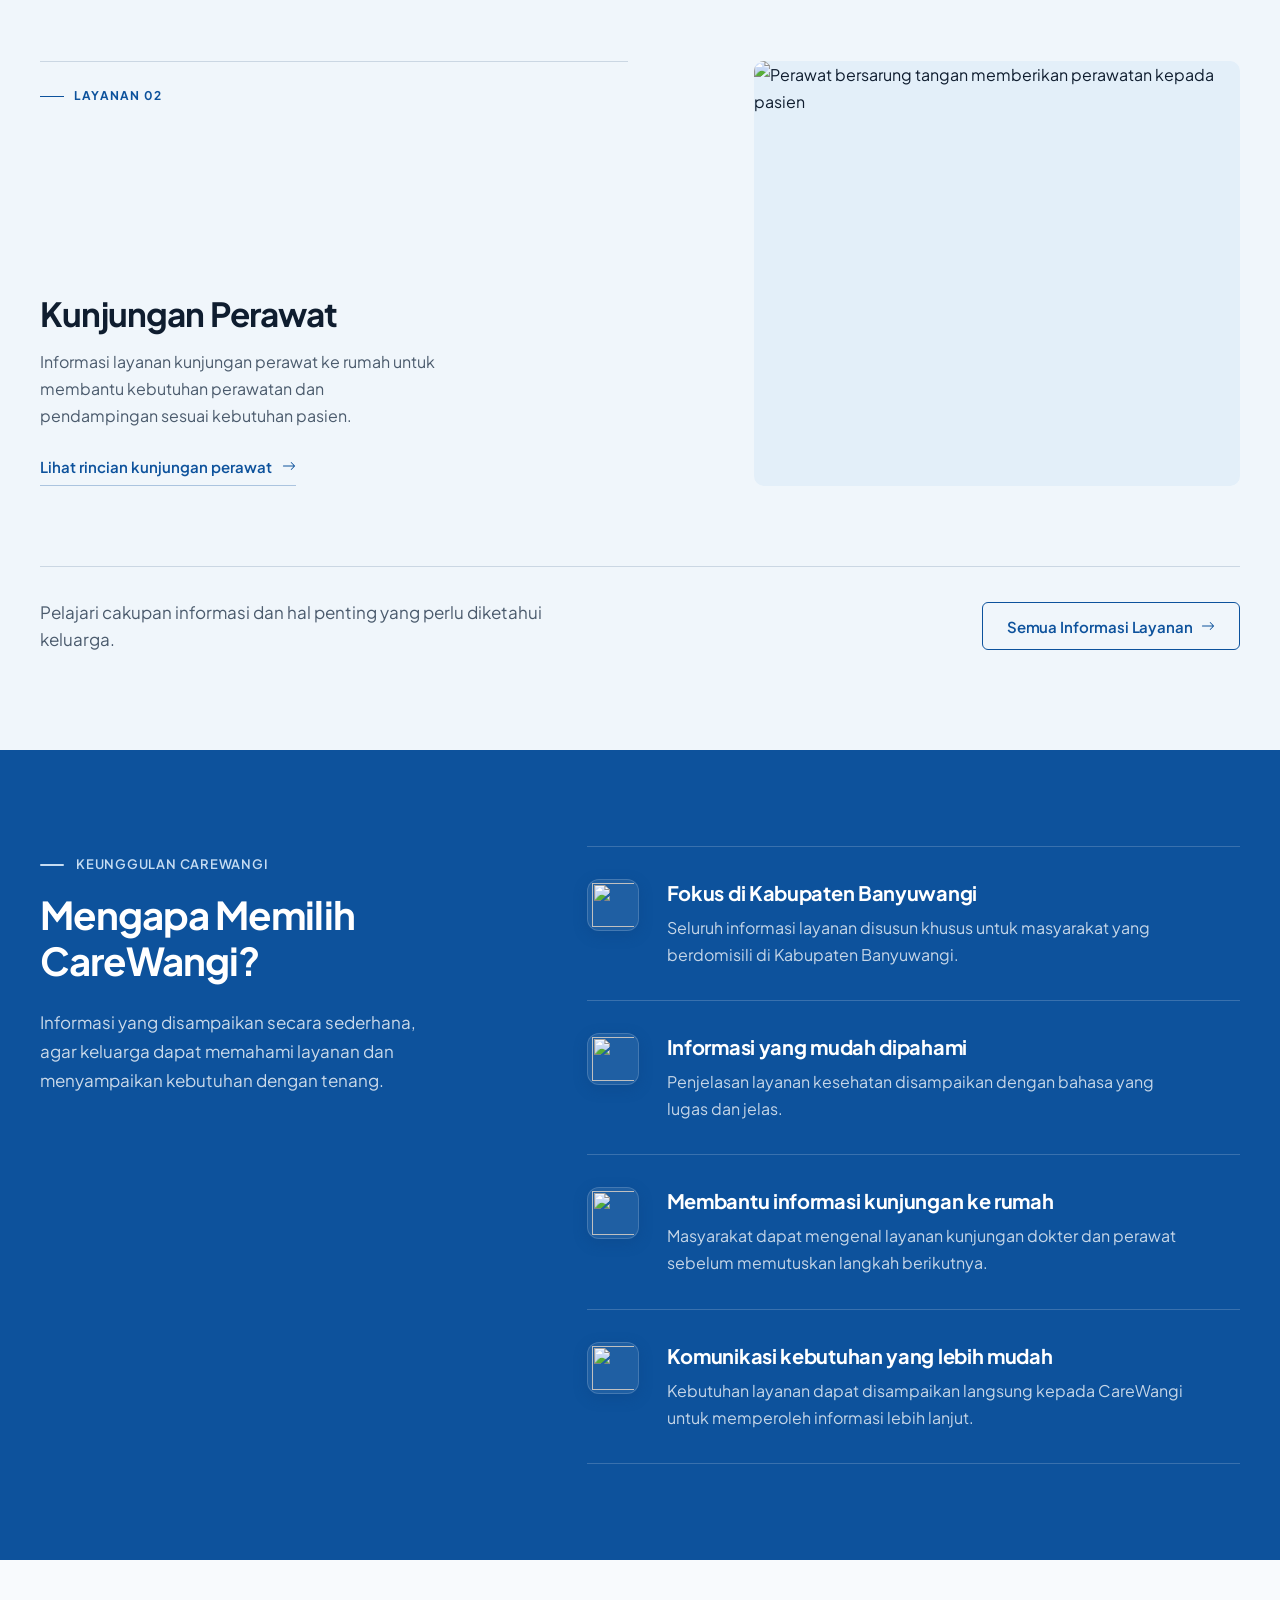
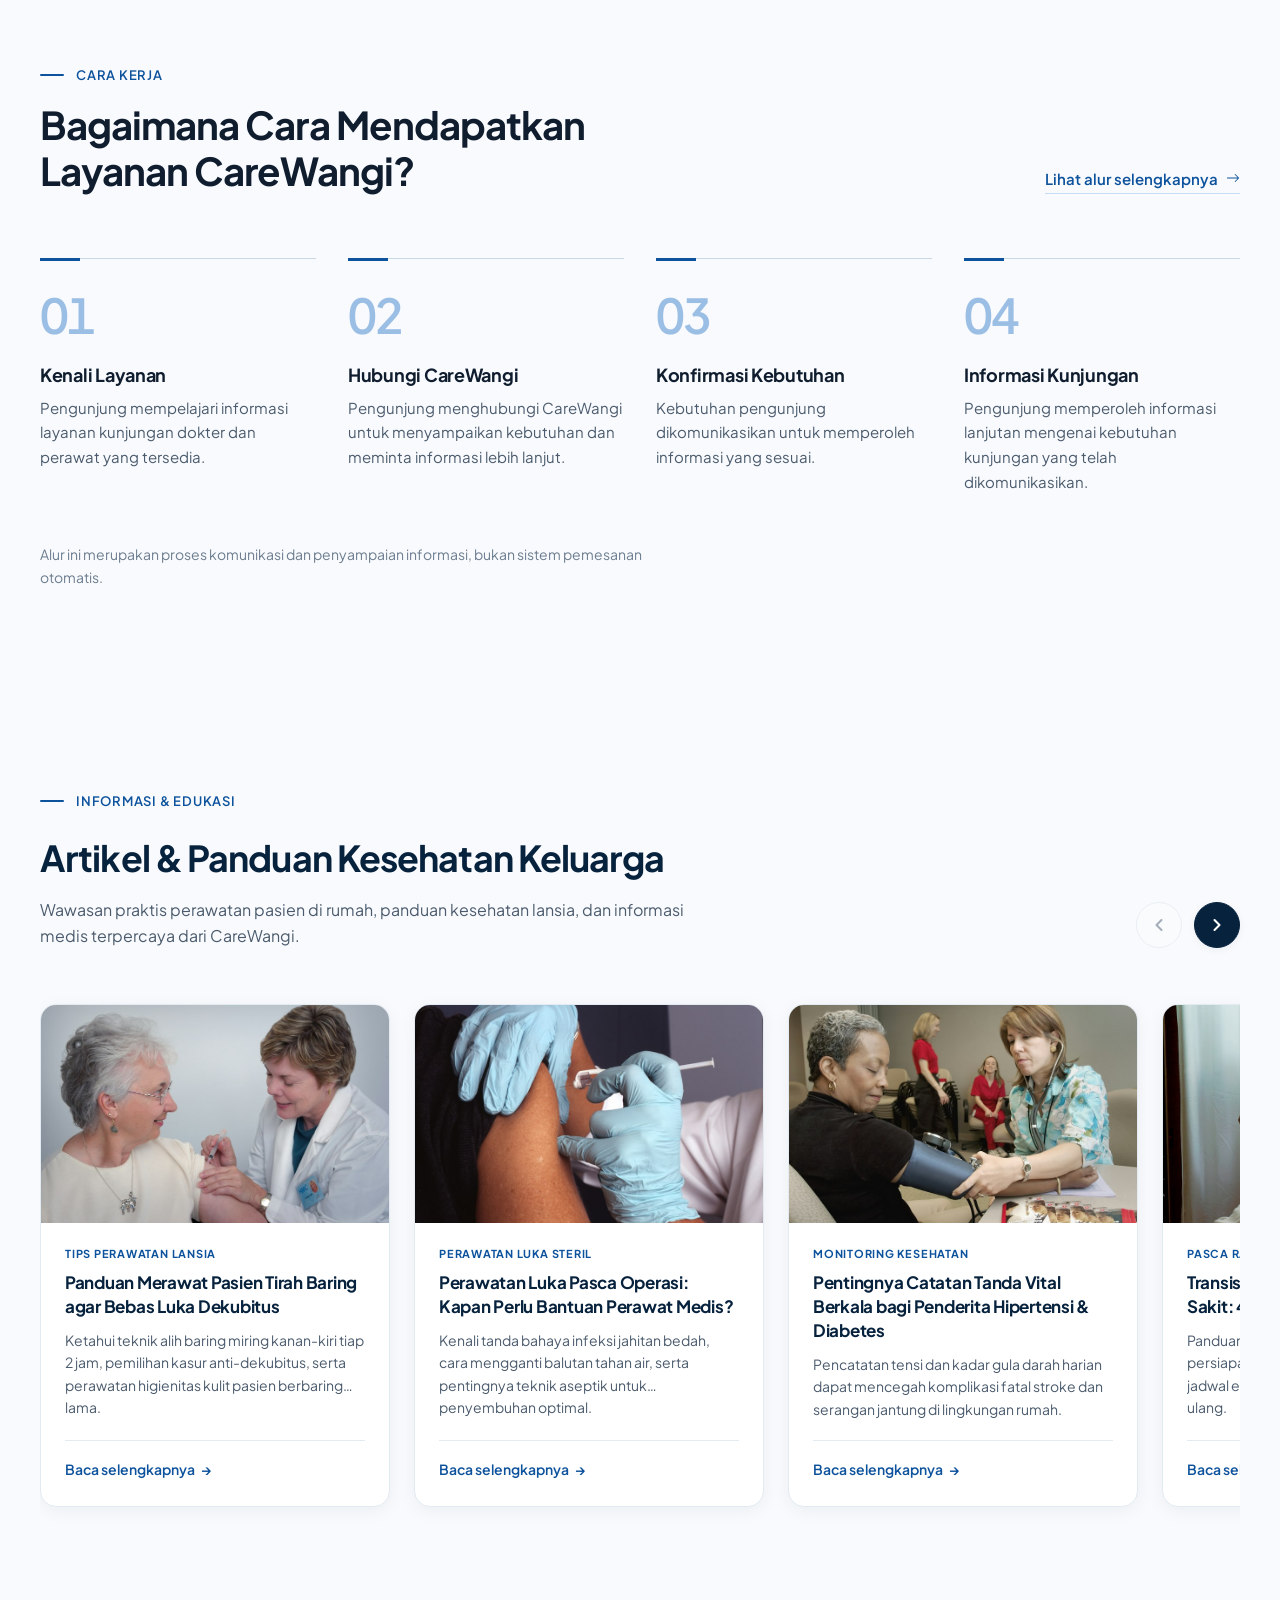
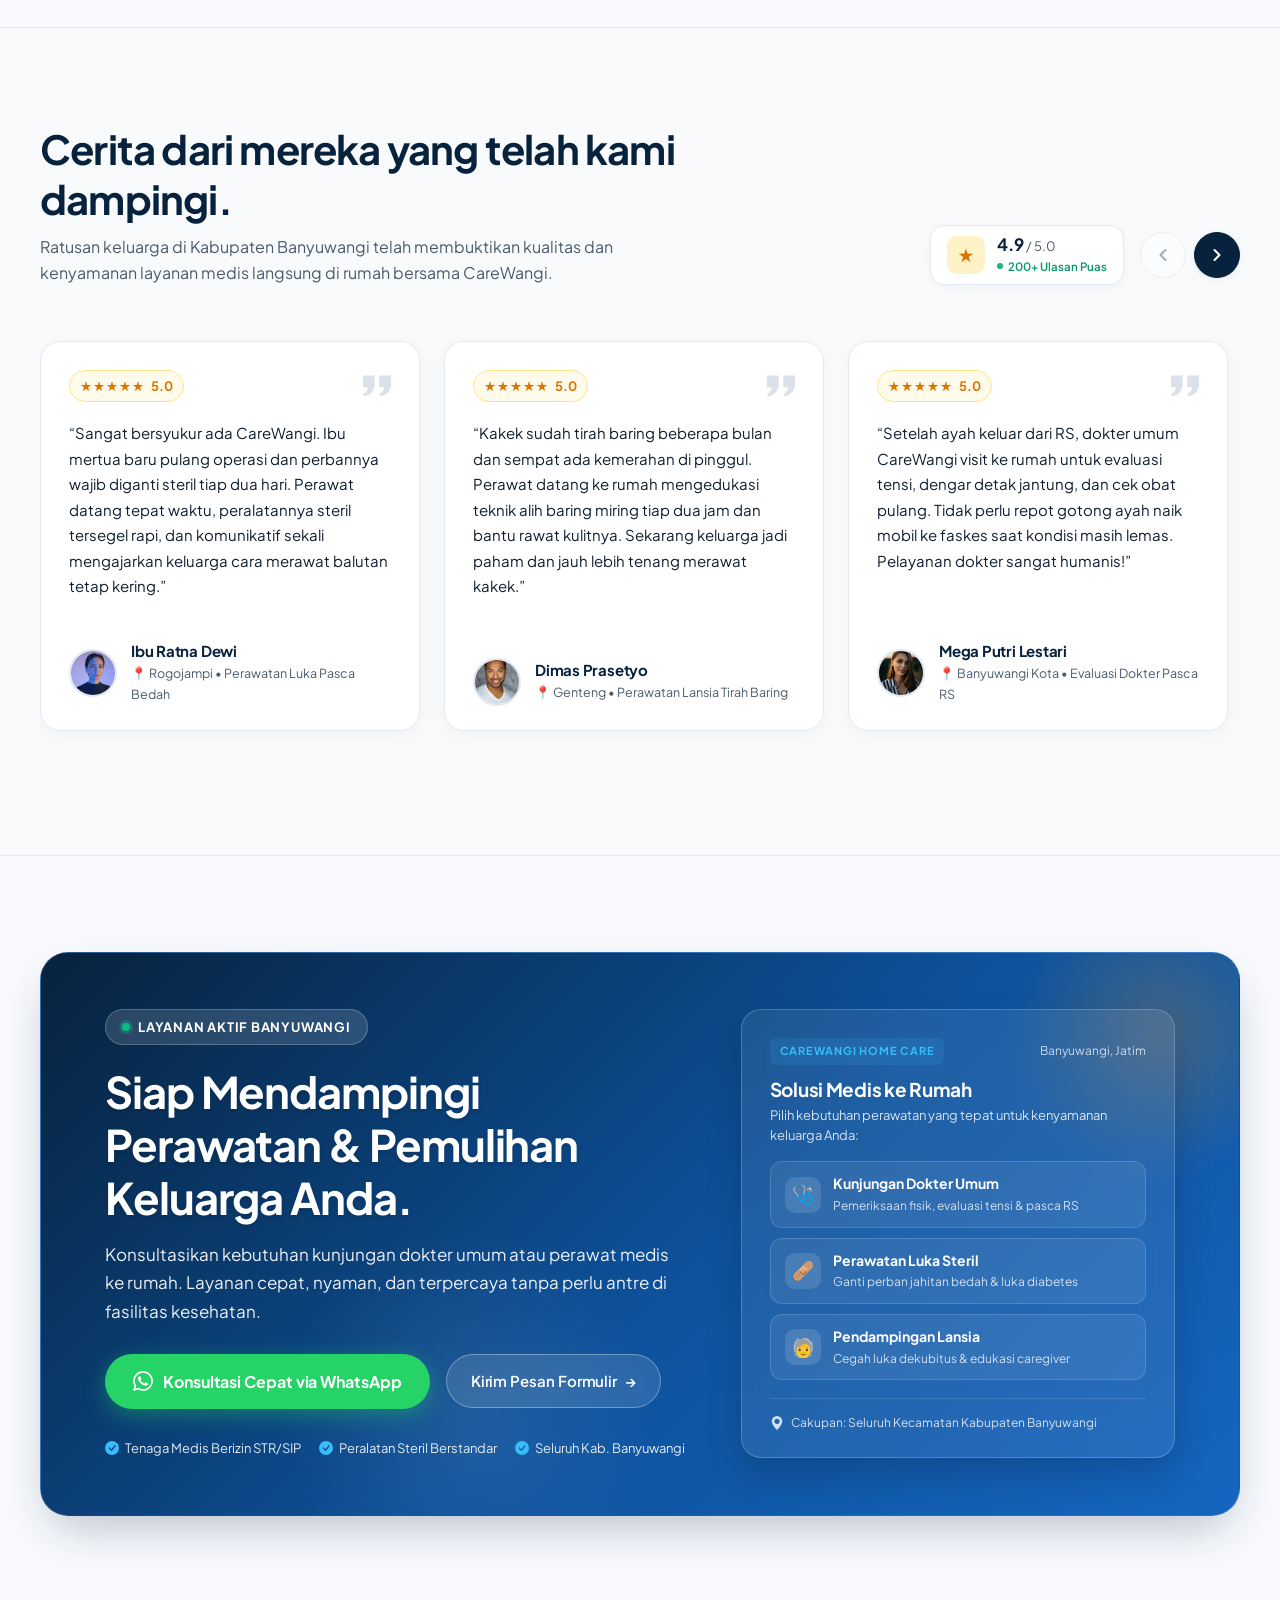
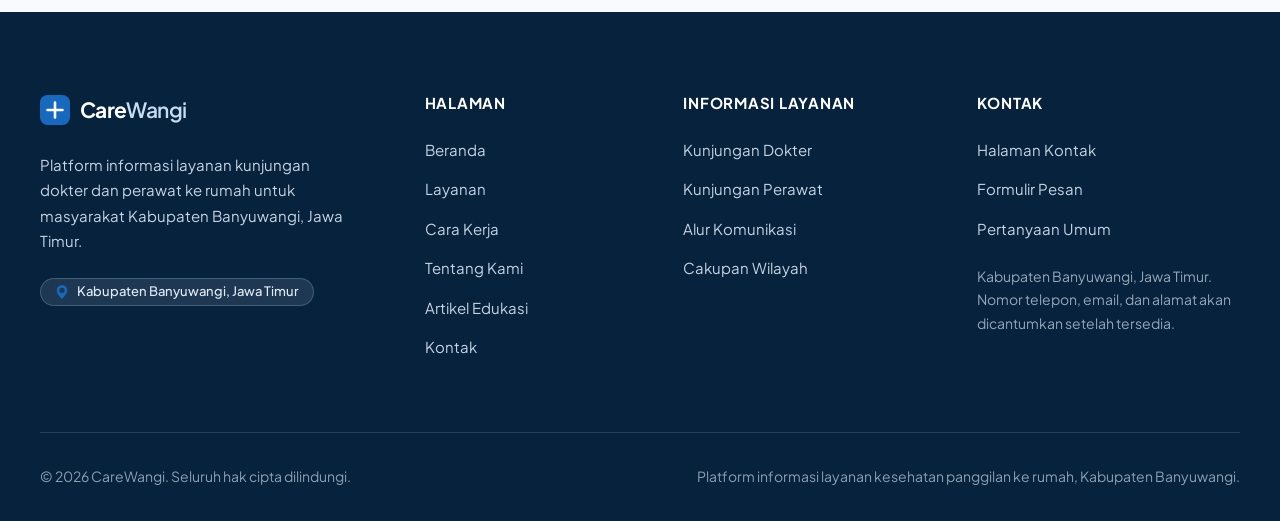
==== commit 148fbb12: "feat: perlebar dan perbarui tampilan section cta menjadi banner panoramik modern dengan kartu fitur " ====
--- a/index.html
+++ b/index.html
@@ -559,20 +559,88 @@
       </div>
     </section>
 
-    <!-- SECTION 7 — CTA PENUTUP -->
+    <!-- SECTION 7 — CTA PENUTUP WIDE & MENARIK -->
     <section class="cta-section" aria-labelledby="cta-title">
       <div class="site-container">
         <div class="cta-editorial reveal">
-          <div class="cta-editorial-content">
-            <span class="eyebrow">Langkah Pertama</span>
-            <h2 id="cta-title" class="cta-editorial-title">Mulai dengan Mengenal Kebutuhan Kesehatan Anda.</h2>
-            <p class="cta-editorial-desc">Hubungi CareWangi untuk mendapatkan informasi lebih lanjut mengenai layanan kunjungan kesehatan ke rumah.</p>
-            <div class="cta-editorial-actions">
-              <a href="kontak.html" class="btn btn-primary btn-lg">
-                <span>Hubungi Kami</span>
-                <svg viewBox="0 0 16 16" width="14" height="14" fill="currentColor" aria-hidden="true"><path fill-rule="evenodd" d="M1 8a.5.5 0 0 1 .5-.5h11.793l-3.147-3.146a.5.5 0 0 1 .708-.708l4 4a.5.5 0 0 1 0 .708l-4 4a.5.5 0 0 1-.708-.708L13.293 8.5H1.5A.5.5 0 0 1 1 8z"/></svg>
-              </a>
-              <span class="cta-editorial-meta">Layanan informasi khusus wilayah Kabupaten Banyuwangi</span>
+          <div class="cta-editorial-grid">
+            <!-- SISI KIRI: Ajakan Bertindak & Tombol -->
+            <div class="cta-editorial-left">
+              <span class="cta-badge-live">
+                <span class="live-dot" aria-hidden="true"></span>
+                <span>Layanan Aktif Banyuwangi</span>
+              </span>
+              <h2 id="cta-title" class="cta-editorial-title">Siap Mendampingi Perawatan &amp; Pemulihan Keluarga Anda.</h2>
+              <p class="cta-editorial-desc">Konsultasikan kebutuhan kunjungan dokter umum atau perawat medis ke rumah. Layanan cepat, nyaman, dan terpercaya tanpa perlu antre di fasilitas kesehatan.</p>
+              
+              <div class="cta-editorial-actions">
+                <a href="https://wa.me/?text=Halo%20CareWangi%2C%20saya%20ingin%20konsultasi%20layanan%20kesehatan%20kunjungan%20ke%20rumah." class="btn btn-cta-wa" target="_blank" rel="noopener noreferrer">
+                  <svg viewBox="0 0 24 24" width="20" height="20" fill="currentColor" aria-hidden="true">
+                    <path d="M.057 24l1.687-6.163c-1.041-1.804-1.588-3.849-1.587-5.946.003-6.556 5.338-11.891 11.893-11.891 3.181.001 6.167 1.24 8.413 3.488 2.245 2.248 3.481 5.236 3.48 8.414-.003 6.557-5.338 11.892-11.893 11.892-1.99-.001-3.951-.5-5.688-1.448l-6.305 1.654zm6.597-3.807c1.676.995 3.276 1.591 5.392 1.592 5.448 0 9.886-4.434 9.889-9.885.002-5.462-4.415-9.89-9.881-9.892-5.452 0-9.887 4.434-9.889 9.884-.001 2.225.651 3.891 1.746 5.634l-.999 3.648 3.742-.981zm11.387-5.464c-.074-.124-.272-.198-.57-.347-.297-.149-1.758-.868-2.031-.967-.272-.099-.47-.149-.669.149-.198.297-.768.967-.941 1.165-.173.198-.347.223-.644.074-.297-.149-1.255-.462-2.39-1.475-.883-.788-1.48-1.761-1.653-2.059-.173-.297-.018-.458.13-.606.134-.133.297-.347.446-.521.151-.172.2-.296.3-.495.099-.198.05-.372-.025-.521-.075-.148-.669-1.611-.916-2.206-.242-.579-.487-.501-.669-.51l-.57-.01c-.198 0-.52.074-.792.372s-1.04 1.016-1.04 2.479 1.065 2.876 1.213 3.074c.149.198 2.095 3.2 5.076 4.487.709.306 1.263.489 1.694.626.712.226 1.36.194 1.872.118.571-.085 1.758-.719 2.006-1.413.248-.695.248-1.29.173-1.414z"/>
+                  </svg>
+                  <span>Konsultasi Cepat via WhatsApp</span>
+                </a>
+                <a href="kontak.html" class="btn btn-cta-secondary">
+                  <span>Kirim Pesan Formulir</span>
+                  <span aria-hidden="true">→</span>
+                </a>
+              </div>
+
+              <div class="cta-trust-items">
+                <span class="cta-trust-item">
+                  <svg viewBox="0 0 16 16" width="14" height="14" fill="#38BDF8" aria-hidden="true"><path d="M16 8A8 8 0 1 1 0 8a8 8 0 0 1 16 0zm-3.97-3.03a.75.75 0 0 0-1.08.022L7.477 9.417 5.384 7.323a.75.75 0 0 0-1.06 1.06L6.97 11.03a.75.75 0 0 0 1.079-.02l3.992-4.99a.75.75 0 0 0-.01-1.05z"/></svg>
+                  Tenaga Medis Berizin STR/SIP
+                </span>
+                <span class="cta-trust-item">
+                  <svg viewBox="0 0 16 16" width="14" height="14" fill="#38BDF8" aria-hidden="true"><path d="M16 8A8 8 0 1 1 0 8a8 8 0 0 1 16 0zm-3.97-3.03a.75.75 0 0 0-1.08.022L7.477 9.417 5.384 7.323a.75.75 0 0 0-1.06 1.06L6.97 11.03a.75.75 0 0 0 1.079-.02l3.992-4.99a.75.75 0 0 0-.01-1.05z"/></svg>
+                  Peralatan Steril Berstandar
+                </span>
+                <span class="cta-trust-item">
+                  <svg viewBox="0 0 16 16" width="14" height="14" fill="#38BDF8" aria-hidden="true"><path d="M16 8A8 8 0 1 1 0 8a8 8 0 0 1 16 0zm-3.97-3.03a.75.75 0 0 0-1.08.022L7.477 9.417 5.384 7.323a.75.75 0 0 0-1.06 1.06L6.97 11.03a.75.75 0 0 0 1.079-.02l3.992-4.99a.75.75 0 0 0-.01-1.05z"/></svg>
+                  Seluruh Kab. Banyuwangi
+                </span>
+              </div>
+            </div>
+
+            <!-- SISI KANAN: Kartu Fitur Interaktif Glassmorphism -->
+            <div class="cta-feature-card">
+              <div class="cta-card-header">
+                <span class="cta-card-badge">CareWangi Home Care</span>
+                <span style="font-size: 0.75rem; color: rgba(255, 255, 255, 0.75);">Banyuwangi, Jatim</span>
+              </div>
+              <h3 class="cta-card-heading">Solusi Medis ke Rumah</h3>
+              <p class="cta-card-sub">Pilih kebutuhan perawatan yang tepat untuk kenyamanan keluarga Anda:</p>
+              
+              <div class="cta-service-chips">
+                <a href="layanan.html#dokter" class="cta-chip" style="text-decoration: none; color: inherit;">
+                  <div class="cta-chip-icon" aria-hidden="true">🩺</div>
+                  <div class="cta-chip-text">
+                    <strong>Kunjungan Dokter Umum</strong>
+                    <span>Pemeriksaan fisik, evaluasi tensi &amp; pasca RS</span>
+                  </div>
+                </a>
+                <a href="layanan.html#perawat" class="cta-chip" style="text-decoration: none; color: inherit;">
+                  <div class="cta-chip-icon" aria-hidden="true">🩹</div>
+                  <div class="cta-chip-text">
+                    <strong>Perawatan Luka Steril</strong>
+                    <span>Ganti perban jahitan bedah &amp; luka diabetes</span>
+                  </div>
+                </a>
+                <a href="layanan.html#perawat-edukasi" class="cta-chip" style="text-decoration: none; color: inherit;">
+                  <div class="cta-chip-icon" aria-hidden="true">🧓</div>
+                  <div class="cta-chip-text">
+                    <strong>Pendampingan Lansia</strong>
+                    <span>Cegah luka dekubitus &amp; edukasi caregiver</span>
+                  </div>
+                </a>
+              </div>
+
+              <div class="cta-card-bottom">
+                <div class="cta-coverage">
+                  <svg viewBox="0 0 16 16" width="14" height="14" fill="currentColor" aria-hidden="true"><path d="M8 16s6-5.686 6-10A6 6 0 0 0 2 6c0 4.314 6 10 6 10zm0-7a3 3 0 1 1 0-6 3 3 0 0 1 0 6z"/></svg>
+                  <span>Cakupan: Seluruh Kecamatan Kabupaten Banyuwangi</span>
+                </div>
+              </div>
             </div>
           </div>
         </div>
--- a/css/style.css
+++ b/css/style.css
@@ -943,83 +943,355 @@
 .about-text p { color: var(--ink-muted); font-size: 1.0625rem; margin-bottom: var(--s4); max-width: 520px; }
 
 /* --------------------------------------------------------------------------
-   11. CTA PENUTUP (Modern Healthcare Editorial)
+   11. CTA PENUTUP (Modern Panoramic Healthcare Showcase)
    -------------------------------------------------------------------------- */
-.cta-section { padding: var(--s12) 0; }
+.cta-section {
+  padding: var(--s12) 0;
+  position: relative;
+}
+
 .cta-editorial {
-  background: var(--sage-50);
-  border: 1px solid var(--sage-200);
-  border-radius: var(--r-xl);
-  padding: var(--s10) var(--s8);
-  max-width: 980px;
-  margin: 0 auto;
-  box-shadow: 0 4px 24px rgba(7, 34, 61, 0.03);
-  text-align: center;
-}
+  position: relative;
+  width: 100%;
+  max-width: 100%;
+  margin: 0;
+  background: linear-gradient(135deg, #07223D 0%, #0D529C 55%, #1565C0 100%);
+  border-radius: 28px;
+  padding: 56px 64px;
+  color: #ffffff;
+  overflow: hidden;
+  box-shadow: 0 20px 48px -12px rgba(7, 34, 61, 0.28);
+  border: 1px solid rgba(255, 255, 255, 0.14);
+}
+
+/* Orbs & Decorative Background */
+.cta-editorial::before {
+  content: "";
+  position: absolute;
+  top: -80px;
+  right: -80px;
+  width: 320px;
+  height: 320px;
+  border-radius: 50%;
+  background: radial-gradient(circle, rgba(201, 135, 46, 0.28) 0%, transparent 65%);
+  pointer-events: none;
+}
+
+.cta-editorial::after {
+  content: "";
+  position: absolute;
+  bottom: -90px;
+  left: 20%;
+  width: 380px;
+  height: 380px;
+  border-radius: 50%;
+  background: radial-gradient(circle, rgba(255, 255, 255, 0.08) 0%, transparent 70%);
+  pointer-events: none;
+}
+
+.cta-editorial-grid {
+  position: relative;
+  z-index: 1;
+  display: grid;
+  grid-template-columns: 1.15fr 0.85fr;
+  gap: 48px;
+  align-items: center;
+}
+
+/* Left Content */
+.cta-editorial-left {
+  display: flex;
+  flex-direction: column;
+  align-items: flex-start;
+  text-align: left;
+}
+
+.cta-badge-live {
+  display: inline-flex;
+  align-items: center;
+  gap: 8px;
+  background: rgba(255, 255, 255, 0.14);
+  border: 1px solid rgba(255, 255, 255, 0.22);
+  color: #ffffff;
+  padding: 6px 16px;
+  border-radius: var(--r-full);
+  font-size: 0.8125rem;
+  font-weight: 700;
+  letter-spacing: 0.06em;
+  text-transform: uppercase;
+  margin-bottom: 20px;
+  backdrop-filter: blur(8px);
+}
+
+.live-dot {
+  width: 8px;
+  height: 8px;
+  border-radius: 50%;
+  background: #10B981;
+  box-shadow: 0 0 0 3px rgba(16, 185, 129, 0.3);
+}
+
+.cta-editorial-title {
+  font-size: clamp(2rem, 3.4vw, 2.75rem);
+  font-weight: 700;
+  color: #ffffff !important;
+  line-height: 1.22;
+  letter-spacing: -0.025em;
+  margin: 0 0 16px 0;
+  text-align: left;
+  max-width: 620px;
+  text-shadow: 0 2px 4px rgba(0, 0, 0, 0.15);
+}
+
+.cta-editorial-desc {
+  font-size: 1.0625rem;
+  line-height: 1.68;
+  color: rgba(255, 255, 255, 0.92) !important;
+  margin: 0 0 28px 0;
+  text-align: left;
+  max-width: 580px;
+}
+
+.cta-editorial-actions {
+  display: flex;
+  flex-direction: row;
+  align-items: center;
+  gap: 16px;
+  margin-bottom: 28px;
+  width: auto;
+}
+
+.btn-cta-wa {
+  display: inline-flex;
+  align-items: center;
+  gap: 10px;
+  background: #25D366 !important;
+  color: #ffffff !important;
+  font-weight: 700;
+  font-size: 1rem;
+  padding: 14px 28px;
+  border-radius: var(--r-full);
+  border: none;
+  box-shadow: 0 6px 22px rgba(37, 211, 102, 0.38);
+  text-decoration: none;
+  transition: all 0.22s ease;
+}
+
+.btn-cta-wa:hover {
+  background: #20BA5A !important;
+  transform: translateY(-3px);
+  box-shadow: 0 10px 28px rgba(37, 211, 102, 0.48);
+}
+
+.btn-cta-secondary {
+  display: inline-flex;
+  align-items: center;
+  gap: 8px;
+  background: rgba(255, 255, 255, 0.12) !important;
+  color: #ffffff !important;
+  font-weight: 600;
+  font-size: 0.9375rem;
+  padding: 13px 24px;
+  border-radius: var(--r-full);
+  border: 1.5px solid rgba(255, 255, 255, 0.32);
+  backdrop-filter: blur(8px);
+  text-decoration: none;
+  transition: all 0.22s ease;
+}
+
+.btn-cta-secondary:hover {
+  background: #ffffff !important;
+  color: var(--teal-deep) !important;
+  border-color: #ffffff;
+  transform: translateY(-2px);
+  box-shadow: 0 6px 18px rgba(0, 0, 0, 0.15);
+}
+
+.cta-trust-items {
+  display: flex;
+  flex-wrap: wrap;
+  align-items: center;
+  gap: 18px;
+  font-size: 0.8125rem;
+  color: rgba(255, 255, 255, 0.88);
+}
+
+.cta-trust-item {
+  display: inline-flex;
+  align-items: center;
+  gap: 6px;
+}
+
+/* Right Feature Card */
+.cta-feature-card {
+  background: rgba(255, 255, 255, 0.08);
+  backdrop-filter: blur(16px);
+  -webkit-backdrop-filter: blur(16px);
+  border: 1px solid rgba(255, 255, 255, 0.2);
+  border-radius: 20px;
+  padding: 28px 28px 24px 28px;
+  color: #ffffff;
+  box-shadow: 0 16px 36px rgba(0, 0, 0, 0.18);
+  position: relative;
+}
+
+.cta-card-header {
+  display: flex;
+  align-items: center;
+  justify-content: space-between;
+  margin-bottom: 12px;
+}
+
+.cta-card-badge {
+  display: inline-flex;
+  align-items: center;
+  gap: 6px;
+  font-size: 0.6875rem;
+  font-weight: 700;
+  letter-spacing: 0.07em;
+  text-transform: uppercase;
+  color: #38BDF8;
+  background: rgba(56, 189, 248, 0.12);
+  padding: 4px 10px;
+  border-radius: 6px;
+}
+
+.cta-card-heading {
+  font-size: 1.1875rem;
+  font-weight: 700;
+  color: #ffffff;
+  margin: 0 0 4px 0;
+}
+
+.cta-card-sub {
+  font-size: 0.8125rem;
+  color: rgba(255, 255, 255, 0.82);
+  line-height: 1.5;
+  margin: 0 0 16px 0;
+}
+
+.cta-service-chips {
+  display: flex;
+  flex-direction: column;
+  gap: 10px;
+  margin-bottom: 18px;
+}
+
+.cta-chip {
+  background: rgba(255, 255, 255, 0.07);
+  border: 1px solid rgba(255, 255, 255, 0.14);
+  border-radius: 12px;
+  padding: 10px 14px;
+  display: flex;
+  align-items: center;
+  gap: 12px;
+  transition: all 0.22s ease;
+}
+
+.cta-chip:hover {
+  background: rgba(255, 255, 255, 0.14);
+  border-color: rgba(255, 255, 255, 0.3);
+  transform: translateX(4px);
+}
+
+.cta-chip-icon {
+  width: 36px;
+  height: 36px;
+  border-radius: 10px;
+  background: rgba(255, 255, 255, 0.12);
+  display: flex;
+  align-items: center;
+  justify-content: center;
+  font-size: 1.125rem;
+  flex-shrink: 0;
+}
+
+.cta-chip-text {
+  display: flex;
+  flex-direction: column;
+  text-align: left;
+}
+
+.cta-chip-text strong {
+  font-size: 0.875rem;
+  color: #ffffff;
+  font-weight: 700;
+}
+
+.cta-chip-text span {
+  font-size: 0.75rem;
+  color: rgba(255, 255, 255, 0.78);
+}
+
+.cta-card-bottom {
+  padding-top: 14px;
+  border-top: 1px solid rgba(255, 255, 255, 0.12);
+}
+
+.cta-coverage {
+  display: flex;
+  align-items: center;
+  gap: 7px;
+  font-size: 0.75rem;
+  color: rgba(255, 255, 255, 0.8);
+}
+
+/* Centered fallback for inner pages (layanan, cara-kerja, tentang-kami) */
 .cta-editorial-content {
-  max-width: 720px;
+  position: relative;
+  z-index: 1;
+  max-width: 760px;
   margin: 0 auto;
   text-align: center;
   display: flex;
   flex-direction: column;
   align-items: center;
 }
-.cta-editorial-content .eyebrow {
-  margin-bottom: var(--s2);
-  justify-content: center;
-}
-.cta-editorial-content .eyebrow::after {
-  content: "";
-  width: 24px;
-  height: 2px;
-  background: currentColor;
-  border-radius: 2px;
-}
-.cta-editorial-title {
-  font-size: clamp(2rem, 3.2vw, 2.75rem);
-  line-height: 1.25;
-  letter-spacing: -0.025em;
-  color: var(--ink);
-  margin-bottom: var(--s3);
-  text-align: center;
-  max-width: 680px;
-}
-.cta-editorial-desc {
-  font-size: 1.125rem;
-  line-height: 1.7;
-  color: var(--ink-muted);
-  margin-bottom: var(--s5);
-  max-width: 580px;
+
+.cta-editorial-content .cta-editorial-title {
   text-align: center;
   margin-inline: auto;
 }
-.cta-editorial-actions {
-  display: flex;
-  flex-direction: column;
-  align-items: center;
+
+.cta-editorial-content .cta-editorial-desc {
+  text-align: center;
+  margin-inline: auto;
+}
+
+.cta-editorial-content .cta-editorial-actions {
   justify-content: center;
-  gap: var(--s3);
-  width: 100%;
-}
-.cta-editorial-meta {
-  font-size: 0.875rem;
-  color: var(--ink-muted);
-  font-weight: 500;
-  display: inline-flex;
-  align-items: center;
-  justify-content: center;
-  gap: 8px;
-  line-height: 1.5;
-  text-align: center;
-}
-.cta-editorial-meta::before {
-  content: "";
-  display: inline-block;
-  width: 6px;
-  height: 6px;
-  border-radius: 50%;
-  background: var(--teal-soft);
-  flex-shrink: 0;
+}
+
+.cta-editorial-content .btn-primary {
+  background: #ffffff !important;
+  color: var(--teal-deep) !important;
+  border-color: #ffffff !important;
+  font-weight: 700;
+  box-shadow: 0 4px 18px rgba(0, 0, 0, 0.16);
+}
+
+.cta-editorial-content .btn-primary:hover {
+  background: rgba(255, 255, 255, 0.92) !important;
+  transform: translateY(-2px);
+}
+
+.cta-editorial-content .btn-secondary {
+  background: rgba(255, 255, 255, 0.12) !important;
+  color: #ffffff !important;
+  border: 1.5px solid rgba(255, 255, 255, 0.35) !important;
+  backdrop-filter: blur(8px);
+}
+
+.cta-editorial-content .btn-secondary:hover {
+  background: rgba(255, 255, 255, 0.22) !important;
+  border-color: #ffffff !important;
+}
+
+.cta-editorial-content .cta-editorial-meta {
+  display: block;
+  font-size: 0.8125rem;
+  color: rgba(255, 255, 255, 0.82);
+  margin-top: 4px;
 }
 
 /* --------------------------------------------------------------------------
@@ -2854,7 +3126,8 @@
 @media (max-width: 1080px) {
   .hero-grid, .about-grid, .detail-grid, .region-grid, .contact-grid, .adv-grid { gap: var(--s8); }
   .steps { gap: var(--s3); }
-  .cta-editorial { padding: var(--s9) var(--s7); }
+  .cta-editorial { padding: 48px 44px; }
+  .cta-editorial-grid { gap: 36px; }
 }
 
 @media (max-width: 900px) {
@@ -2943,7 +3216,12 @@
   .testi-header { flex-direction: column; align-items: flex-start; gap: var(--s4); }
   .testi-card { flex: 0 0 340px; }
 
-  .cta-editorial { padding: var(--s8) var(--s6); }
+  .cta-editorial { padding: 42px 32px; border-radius: 20px; }
+  .cta-editorial-grid { grid-template-columns: 1fr; gap: 36px; }
+  .cta-editorial-left { text-align: center; align-items: center; }
+  .cta-editorial-title, .cta-editorial-desc { text-align: center; }
+  .cta-editorial-actions { justify-content: center; }
+  .cta-trust-items { justify-content: center; }
   .page-hero { padding: var(--s8) 0 var(--s6); }
 
   .footer-grid { grid-template-columns: 1fr 1fr; gap: var(--s6) var(--s5); }
@@ -3163,12 +3441,13 @@
   .testi-header-right { width: 100%; justify-content: space-between; }
   .testi-card { flex: 0 0 285px; padding: 22px 20px 20px; }
 
-  .cta-editorial { padding: var(--s6) var(--s4); border-radius: var(--r-lg); }
-  .cta-editorial-title { font-size: 1.75rem; }
-  .cta-editorial-desc { font-size: 1rem; margin-bottom: var(--s4); }
-  .cta-editorial-actions { flex-direction: column; align-items: center; gap: var(--s3); }
-  .cta-editorial-actions .btn { width: 100%; max-width: 320px; }
-  .cta-editorial-meta { justify-content: center; text-align: center; }
+  .cta-editorial { padding: 32px 20px; border-radius: 18px; }
+  .cta-editorial-title { font-size: 1.625rem; }
+  .cta-editorial-desc { font-size: 0.9375rem; margin-bottom: var(--s4); }
+  .cta-editorial-actions { flex-direction: column; width: 100%; gap: 12px; }
+  .btn-cta-wa, .btn-cta-secondary { width: 100%; justify-content: center; }
+  .cta-trust-items { flex-direction: column; align-items: center; gap: 8px; }
+  .cta-feature-card { padding: 20px 16px; }
   .form-box { padding: var(--s3) var(--s2); }
   .notice { flex-direction: column; gap: var(--s1); }
 
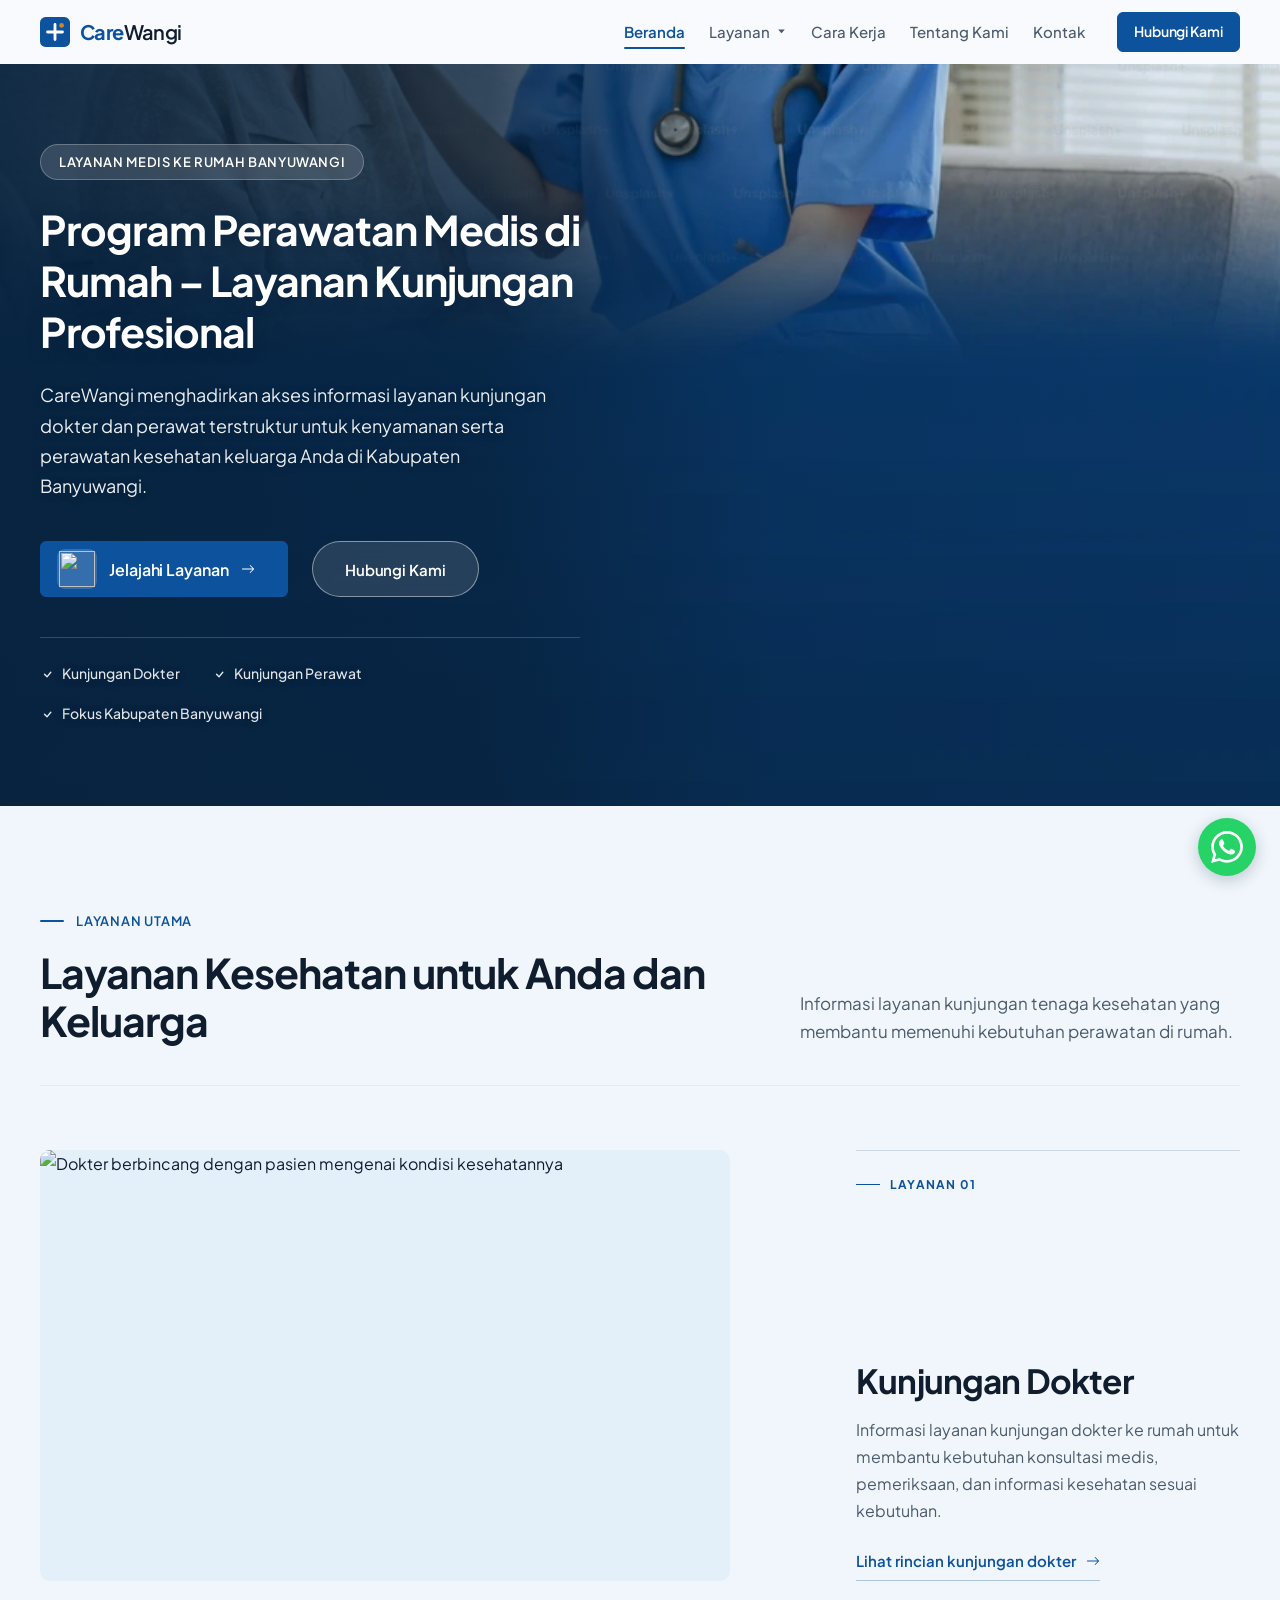
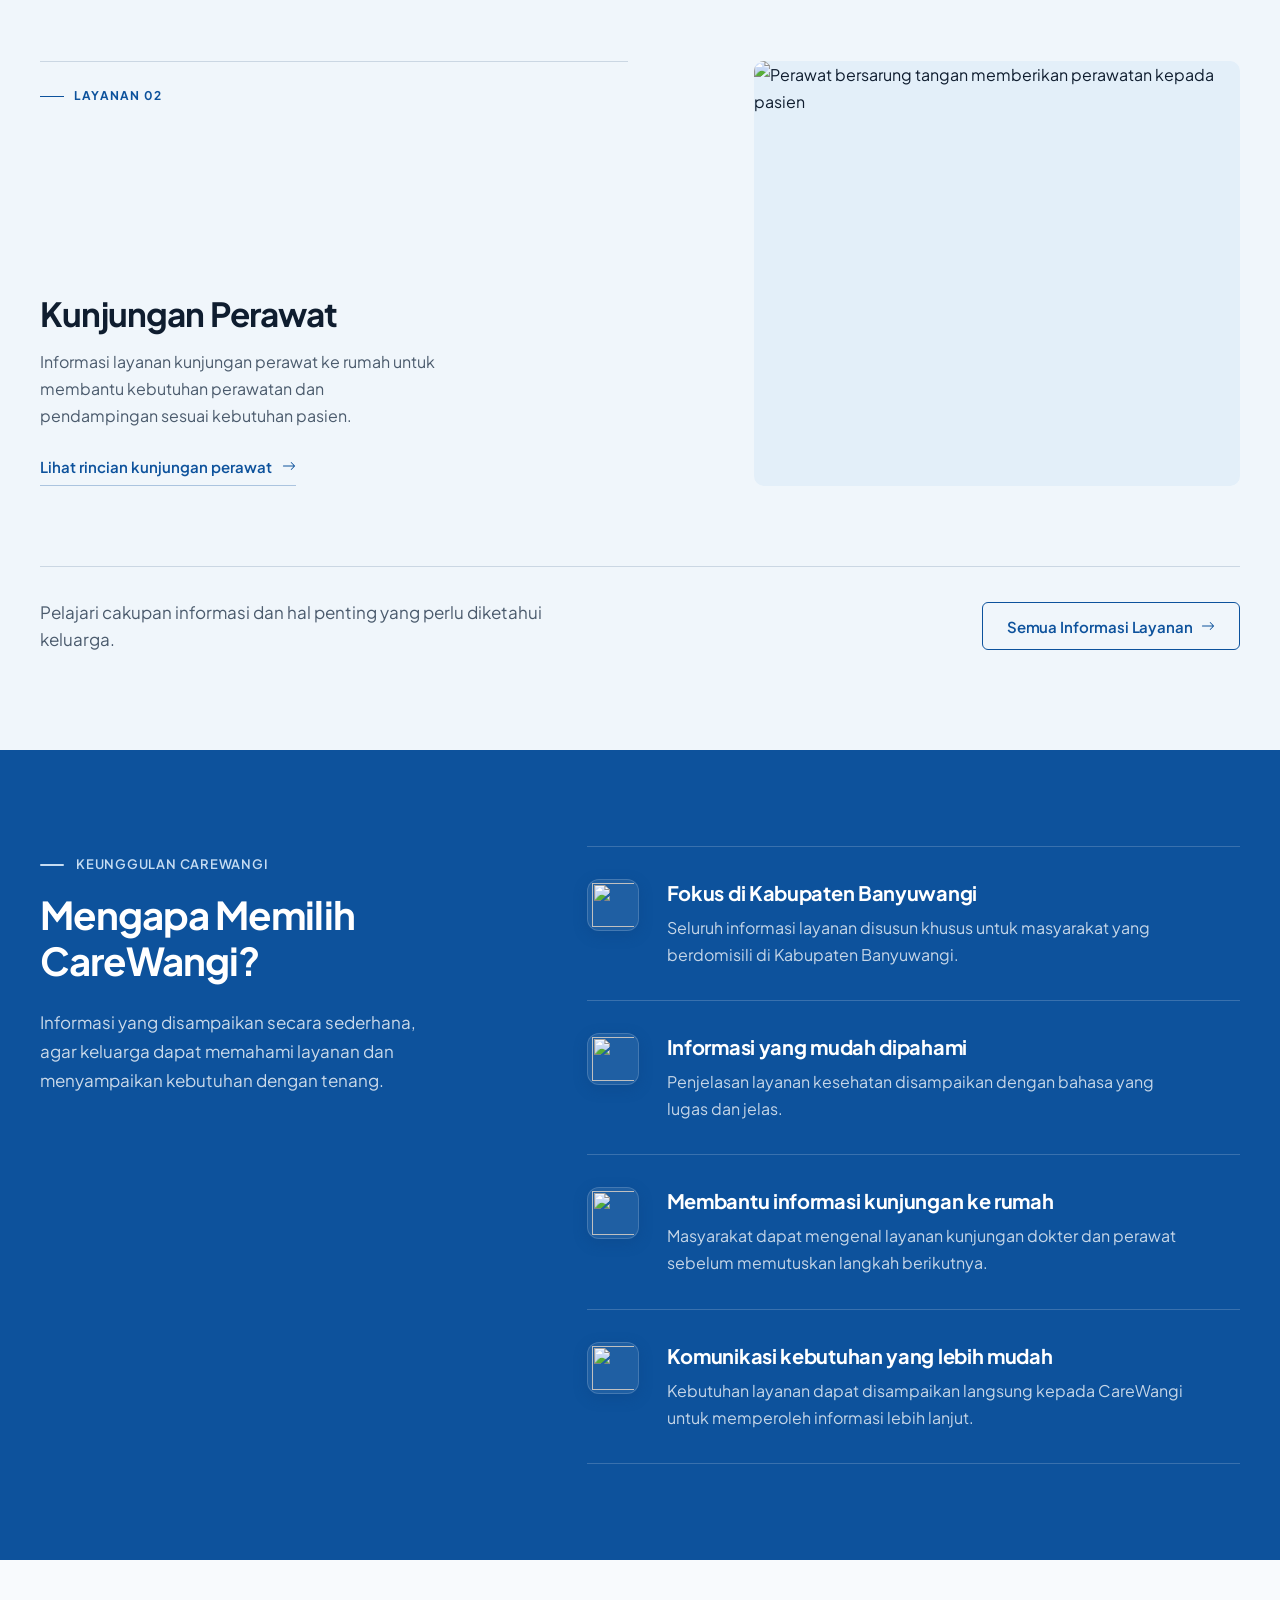
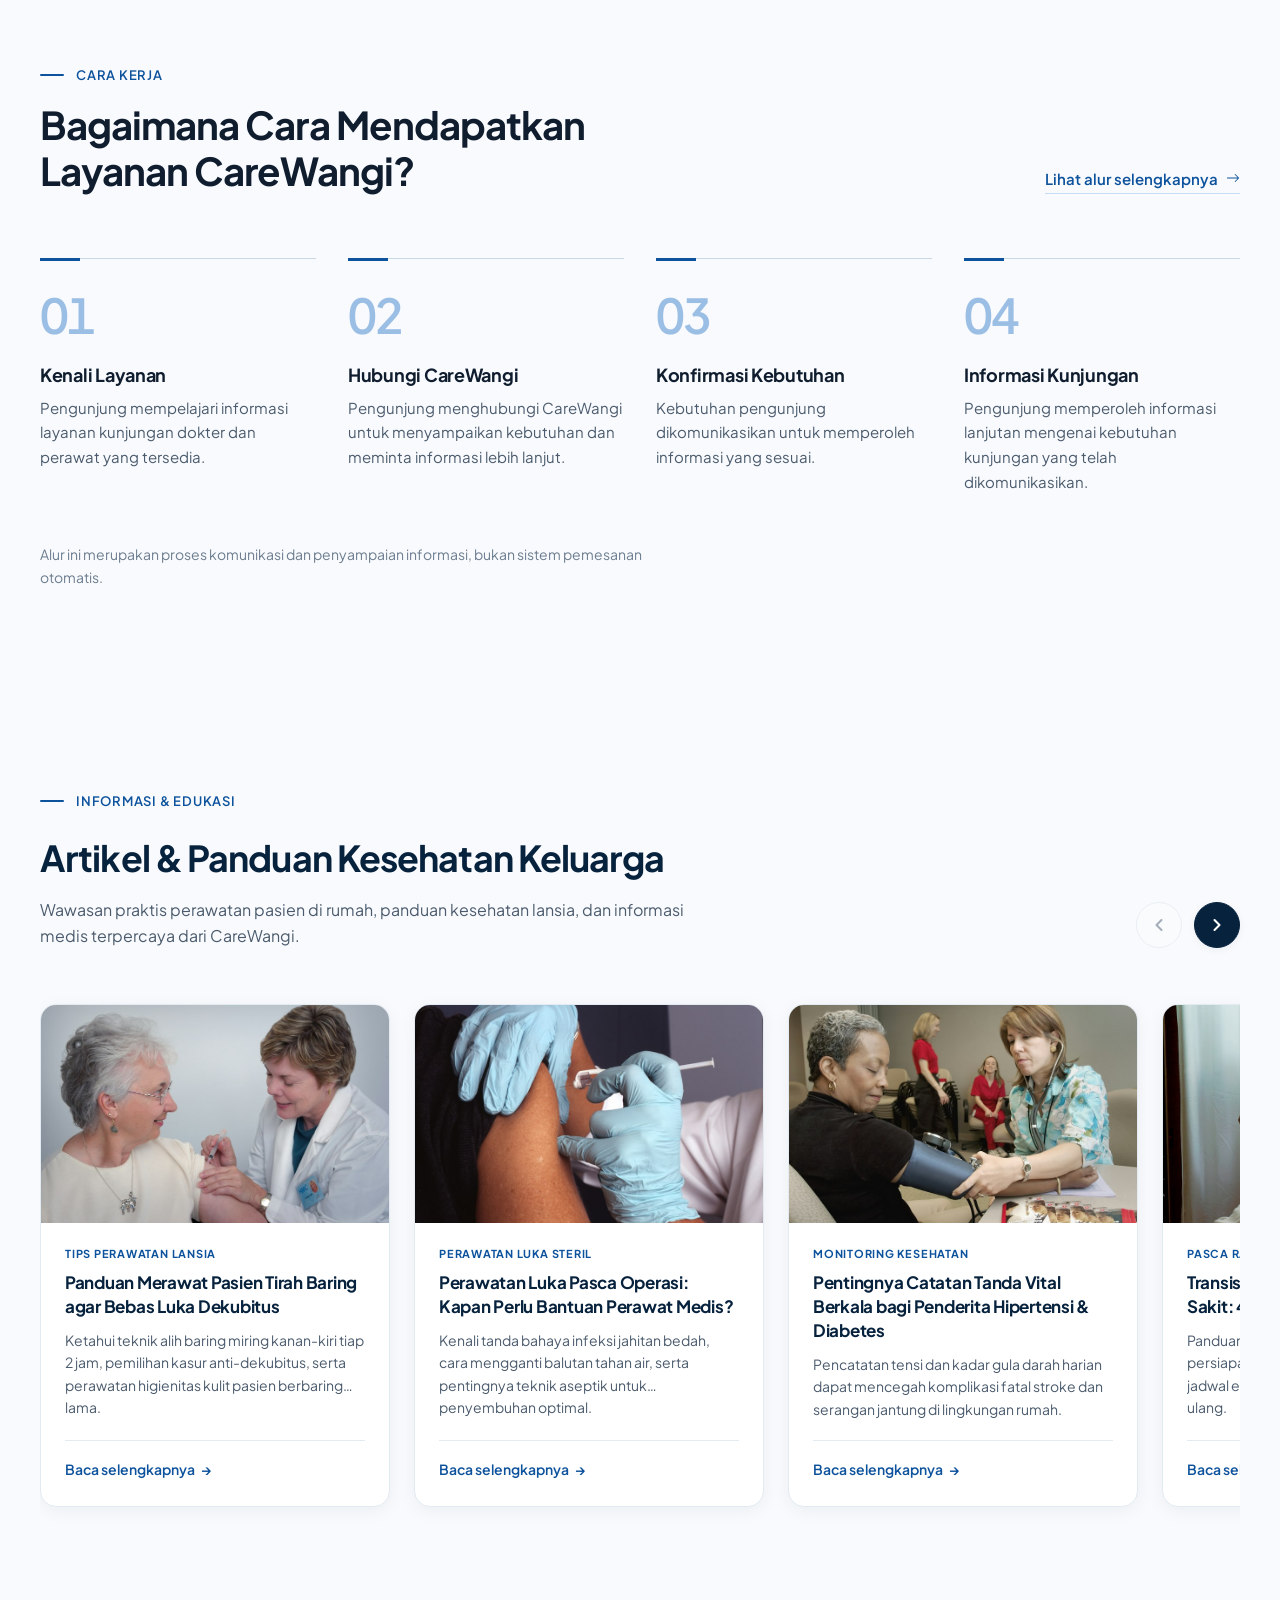
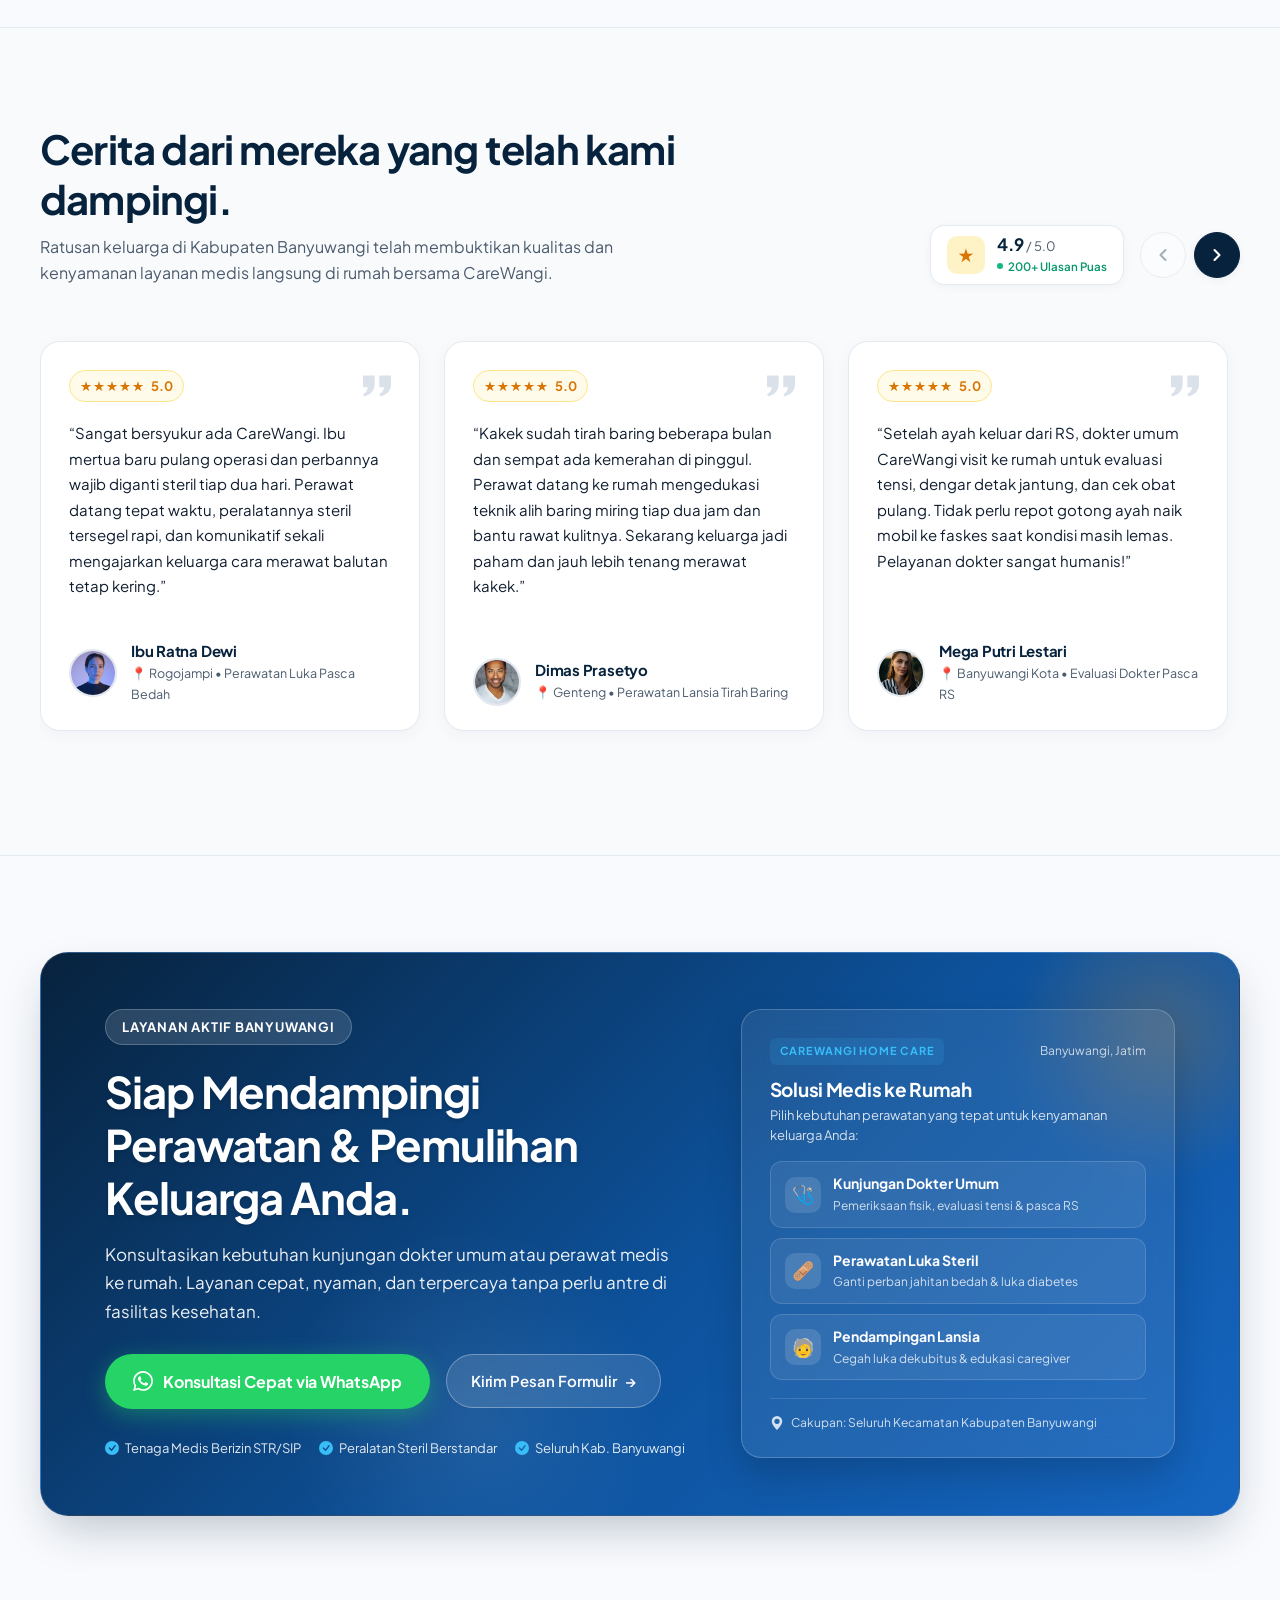
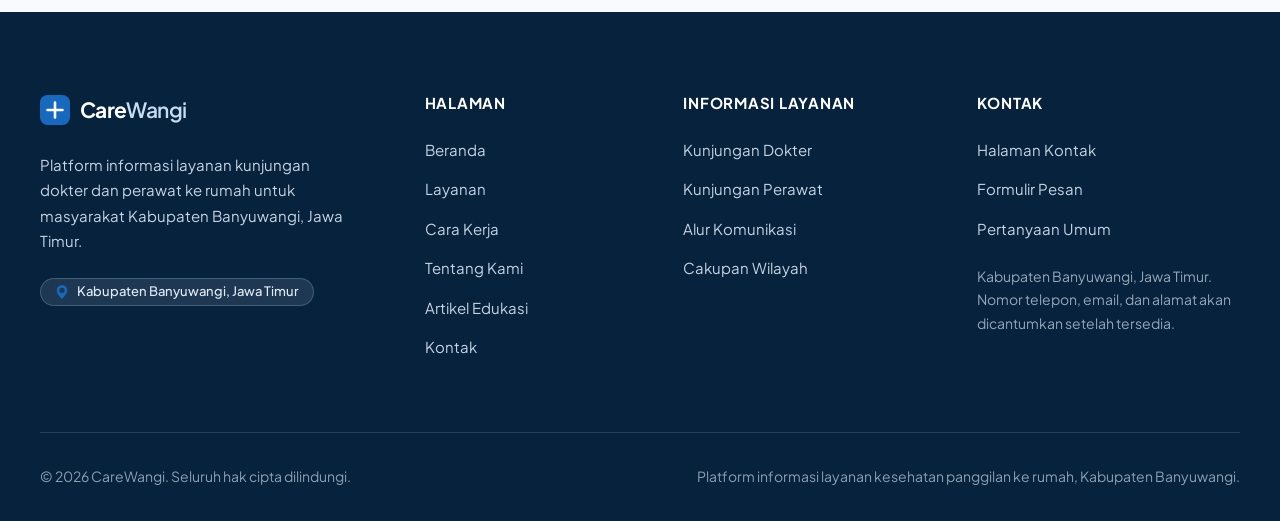
==== commit 96da185b: "revisi: hapus efek titik berpendar/kerlap-kerlip hijau di cta dan biru di hero badge agar tampilan l" ====
--- a/index.html
+++ b/index.html
@@ -566,10 +566,7 @@
           <div class="cta-editorial-grid">
             <!-- SISI KIRI: Ajakan Bertindak & Tombol -->
             <div class="cta-editorial-left">
-              <span class="cta-badge-live">
-                <span class="live-dot" aria-hidden="true"></span>
-                <span>Layanan Aktif Banyuwangi</span>
-              </span>
+              <span class="cta-badge-live">Layanan Aktif Banyuwangi</span>
               <h2 id="cta-title" class="cta-editorial-title">Siap Mendampingi Perawatan &amp; Pemulihan Keluarga Anda.</h2>
               <p class="cta-editorial-desc">Konsultasikan kebutuhan kunjungan dokter umum atau perawat medis ke rumah. Layanan cepat, nyaman, dan terpercaya tanpa perlu antre di fasilitas kesehatan.</p>
               
@@ -706,6 +703,17 @@
     </div>
   </footer>
 
+  <!-- TOMBOL SCROLL KE ATAS (KIRI BAWAH) -->
+  <button type="button"
+          class="scroll-to-top"
+          id="scrollToTopBtn"
+          aria-label="Kembali ke atas halaman"
+          title="Kembali ke atas">
+    <svg viewBox="0 0 24 24" width="22" height="22" fill="none" stroke="currentColor" stroke-width="2.5" stroke-linecap="round" stroke-linejoin="round" aria-hidden="true">
+      <path d="M12 19V5M5 12l7-7 7 7"/>
+    </svg>
+  </button>
+
   <!-- FLOATING WHATSAPP BUTTON -->
   <a href="https://wa.me/?text=Halo%20CareWangi%2C%20saya%20ingin%20mengetahui%20informasi%20mengenai%20layanan%20kunjungan%20dokter%20dan%20perawat%20ke%20rumah."
      class="floating-wa"
--- a/css/style.css
+++ b/css/style.css
@@ -526,10 +526,9 @@
 .hero-stage-badge {
   display: inline-flex;
   align-items: center;
-  gap: 8px;
-  padding: 6px 16px;
+  padding: 6px 18px;
   background: rgba(255, 255, 255, 0.14);
-  border: 1px solid rgba(255, 255, 255, 0.28);
+  border: 1px solid rgba(255, 255, 255, 0.25);
   border-radius: 999px;
   color: #ffffff;
   font-size: 0.8125rem;
@@ -539,16 +538,6 @@
   backdrop-filter: blur(8px);
   -webkit-backdrop-filter: blur(8px);
   margin-bottom: var(--s3);
-  box-shadow: 0 4px 16px rgba(0, 0, 0, 0.12);
-}
-
-.hero-stage-badge::before {
-  content: "";
-  width: 7px;
-  height: 7px;
-  border-radius: 50%;
-  background: #60a5fa;
-  box-shadow: 0 0 8px #60a5fa;
 }
 
 .hero-stage-title {
@@ -629,7 +618,7 @@
 }
 
 .hero-stage-facts svg {
-  color: #60a5fa;
+  color: rgba(255, 255, 255, 0.9);
   flex-shrink: 0;
 }
 
@@ -687,26 +676,7 @@
 }
 
 .pulse-dot {
-  width: 7px;
-  height: 7px;
-  border-radius: 50%;
-  background: #22C55E;
-  box-shadow: 0 0 0 0 rgba(34, 197, 94, 0.7);
-  animation: pulseDot 2s infinite;
-}
-@keyframes pulseDot {
-  0% {
-    transform: scale(0.95);
-    box-shadow: 0 0 0 0 rgba(34, 197, 94, 0.7);
-  }
-  70% {
-    transform: scale(1);
-    box-shadow: 0 0 0 6px rgba(34, 197, 94, 0);
-  }
-  100% {
-    transform: scale(0.95);
-    box-shadow: 0 0 0 0 rgba(34, 197, 94, 0);
-  }
+  display: none;
 }
 
 .hero-info-title {
@@ -1009,7 +979,6 @@
 .cta-badge-live {
   display: inline-flex;
   align-items: center;
-  gap: 8px;
   background: rgba(255, 255, 255, 0.14);
   border: 1px solid rgba(255, 255, 255, 0.22);
   color: #ffffff;
@@ -1021,14 +990,6 @@
   text-transform: uppercase;
   margin-bottom: 20px;
   backdrop-filter: blur(8px);
-}
-
-.live-dot {
-  width: 8px;
-  height: 8px;
-  border-radius: 50%;
-  background: #10B981;
-  box-shadow: 0 0 0 3px rgba(16, 185, 129, 0.3);
 }
 
 .cta-editorial-title {
@@ -3051,24 +3012,11 @@
   justify-content: center;
   text-decoration: none;
   cursor: pointer;
-  box-shadow: 0 4px 14px rgba(7, 34, 61, 0.16),
-              0 0 16px rgba(37, 211, 102, 0.4);
-  animation: waGlowPulse 3.2s ease-in-out infinite;
+  box-shadow: 0 4px 16px rgba(7, 34, 61, 0.22);
   transition: transform 0.28s cubic-bezier(0.16, 1, 0.3, 1),
               box-shadow 0.28s cubic-bezier(0.16, 1, 0.3, 1),
               background-color 0.2s ease;
   -webkit-tap-highlight-color: transparent;
-}
-
-.floating-wa::before {
-  content: "";
-  position: absolute;
-  inset: -6px;
-  border-radius: 50%;
-  background: radial-gradient(circle, rgba(37, 211, 102, 0.45) 0%, rgba(37, 211, 102, 0) 72%);
-  z-index: -1;
-  pointer-events: none;
-  animation: waAuraPulse 3.2s ease-in-out infinite;
 }
 
 .floating-wa svg {
@@ -3080,9 +3028,8 @@
 
 .floating-wa:hover {
   background-color: #20BA5A;
-  transform: translateY(-3px) scale(1.06);
-  box-shadow: 0 8px 24px rgba(7, 34, 61, 0.22),
-              0 0 30px rgba(37, 211, 102, 0.75);
+  transform: translateY(-3px) scale(1.05);
+  box-shadow: 0 8px 24px rgba(7, 34, 61, 0.28);
 }
 
 .floating-wa:hover svg {
@@ -3098,26 +3045,67 @@
   outline-offset: 4px;
 }
 
-@keyframes waGlowPulse {
-  0%, 100% {
-    box-shadow: 0 4px 14px rgba(7, 34, 61, 0.16),
-                0 0 14px rgba(37, 211, 102, 0.4);
-  }
-  50% {
-    box-shadow: 0 6px 18px rgba(7, 34, 61, 0.20),
-                0 0 28px rgba(37, 211, 102, 0.7);
-  }
-}
-
-@keyframes waAuraPulse {
-  0%, 100% {
-    transform: scale(0.95);
-    opacity: 0.6;
-  }
-  50% {
-    transform: scale(1.2);
-    opacity: 0.95;
-  }
+/* --------------------------------------------------------------------------
+   19B. SCROLL TO TOP BUTTON (Floating Button di Sisi Kiri)
+   -------------------------------------------------------------------------- */
+.scroll-to-top {
+  position: fixed;
+  left: 24px;
+  bottom: 24px;
+  z-index: 90;
+  width: 50px;
+  height: 50px;
+  border-radius: 50%;
+  background: var(--teal-deep);
+  color: #FFFFFF;
+  display: flex;
+  align-items: center;
+  justify-content: center;
+  border: 1.5px solid rgba(255, 255, 255, 0.22);
+  cursor: pointer;
+  box-shadow: 0 4px 16px rgba(7, 34, 61, 0.24);
+  opacity: 0;
+  visibility: hidden;
+  transform: translateY(14px) scale(0.92);
+  transition: opacity 0.28s cubic-bezier(0.16, 1, 0.3, 1),
+              transform 0.28s cubic-bezier(0.16, 1, 0.3, 1),
+              visibility 0.28s ease,
+              background-color 0.2s ease,
+              box-shadow 0.2s ease;
+  -webkit-tap-highlight-color: transparent;
+}
+
+.scroll-to-top.is-visible {
+  opacity: 1;
+  visibility: visible;
+  transform: translateY(0) scale(1);
+}
+
+.scroll-to-top:hover {
+  background: var(--teal);
+  transform: translateY(-3px) scale(1.06);
+  box-shadow: 0 8px 24px rgba(7, 34, 61, 0.32);
+}
+
+.scroll-to-top:hover svg {
+  transform: translateY(-2px);
+}
+
+.scroll-to-top:active {
+  transform: translateY(-1px) scale(0.98);
+}
+
+.scroll-to-top:focus-visible {
+  outline: 3px solid var(--teal);
+  outline-offset: 3px;
+}
+
+.scroll-to-top svg {
+  width: 22px;
+  height: 22px;
+  stroke: currentColor;
+  stroke-width: 2.5;
+  transition: transform 0.2s ease;
 }
 
 /* --------------------------------------------------------------------------
@@ -3464,10 +3452,21 @@
     width: 28px;
     height: 28px;
   }
+
+  .scroll-to-top {
+    left: 16px;
+    bottom: 16px;
+    width: 48px;
+    height: 48px;
+  }
+  .scroll-to-top svg {
+    width: 20px;
+    height: 20px;
+  }
 }
 
 @media (prefers-reduced-motion: reduce) {
   *, *::before, *::after { animation-duration: 0.01ms !important; transition-duration: 0.01ms !important; scroll-behavior: auto !important; }
   .js .reveal { opacity: 1; transform: none; }
-  .floating-wa, .floating-wa::before { animation: none !important; }
-}
+  .scroll-to-top { transition: none !important; }
+}
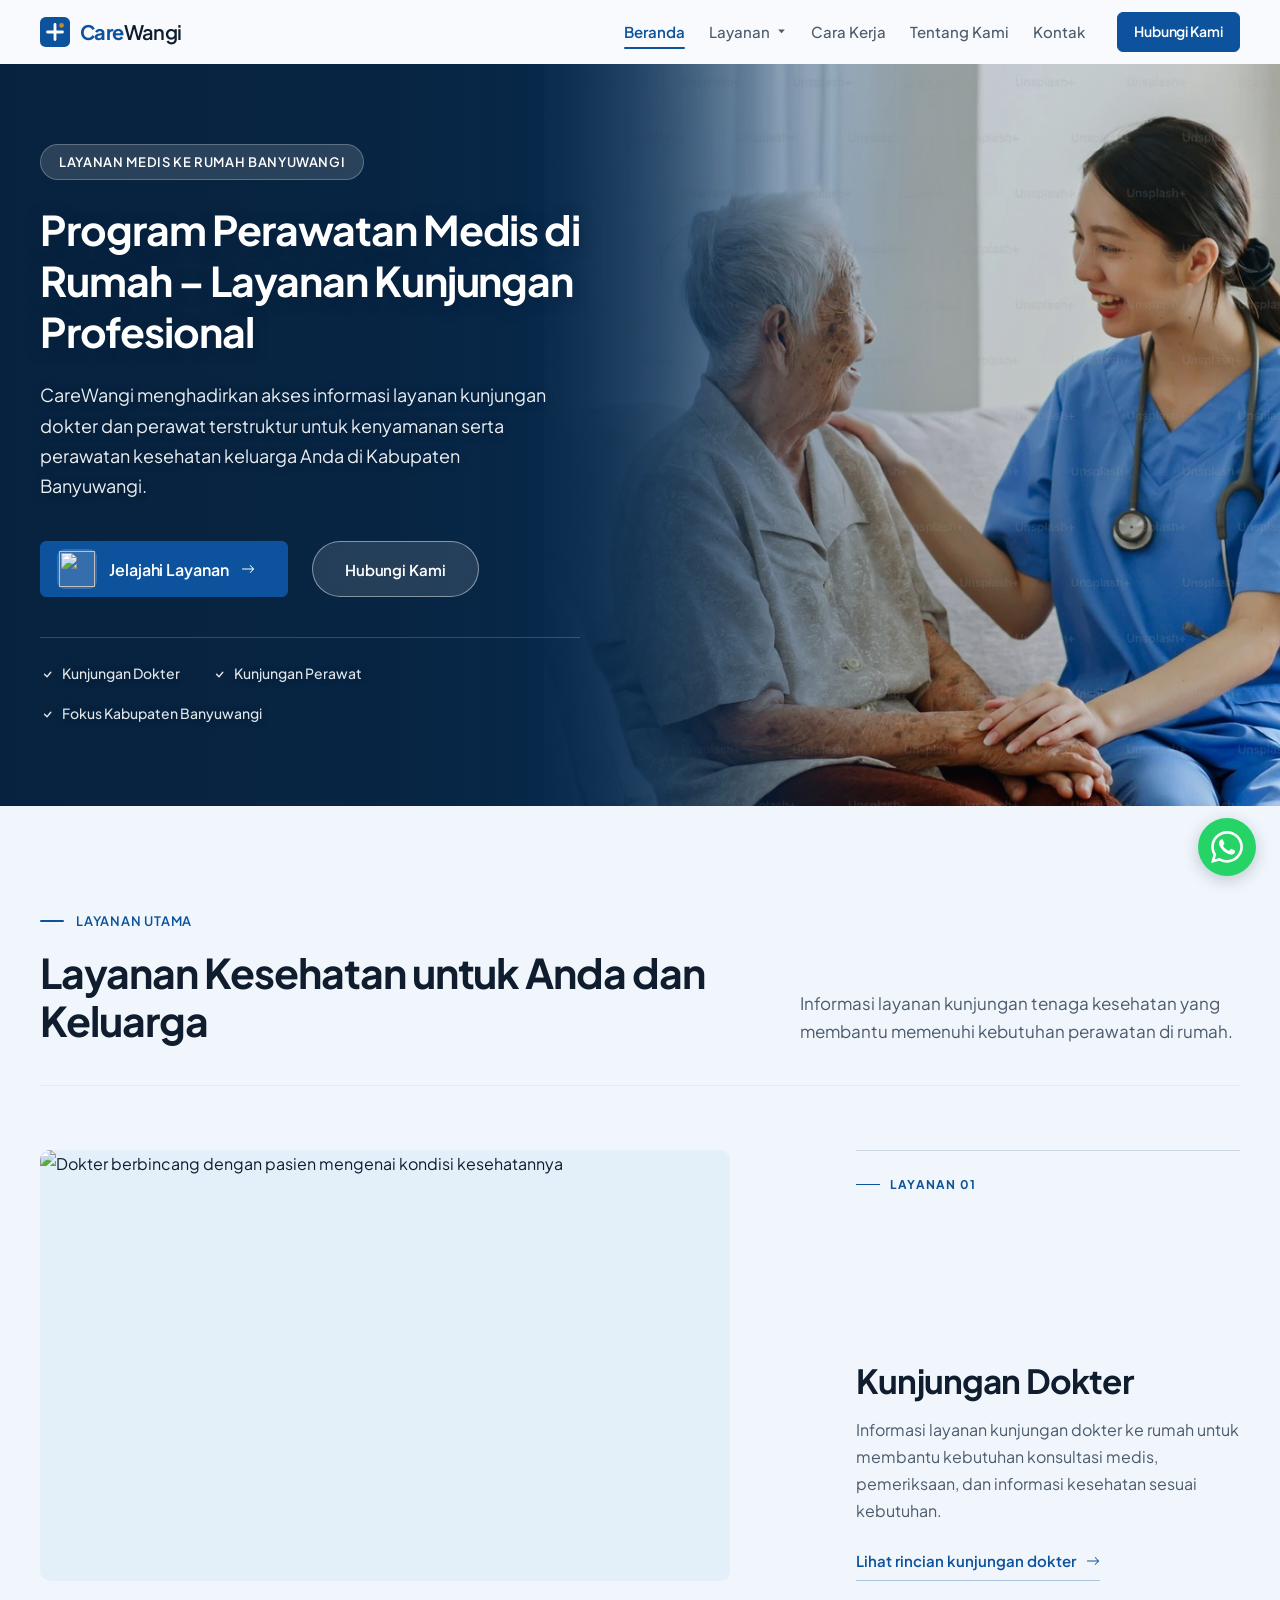
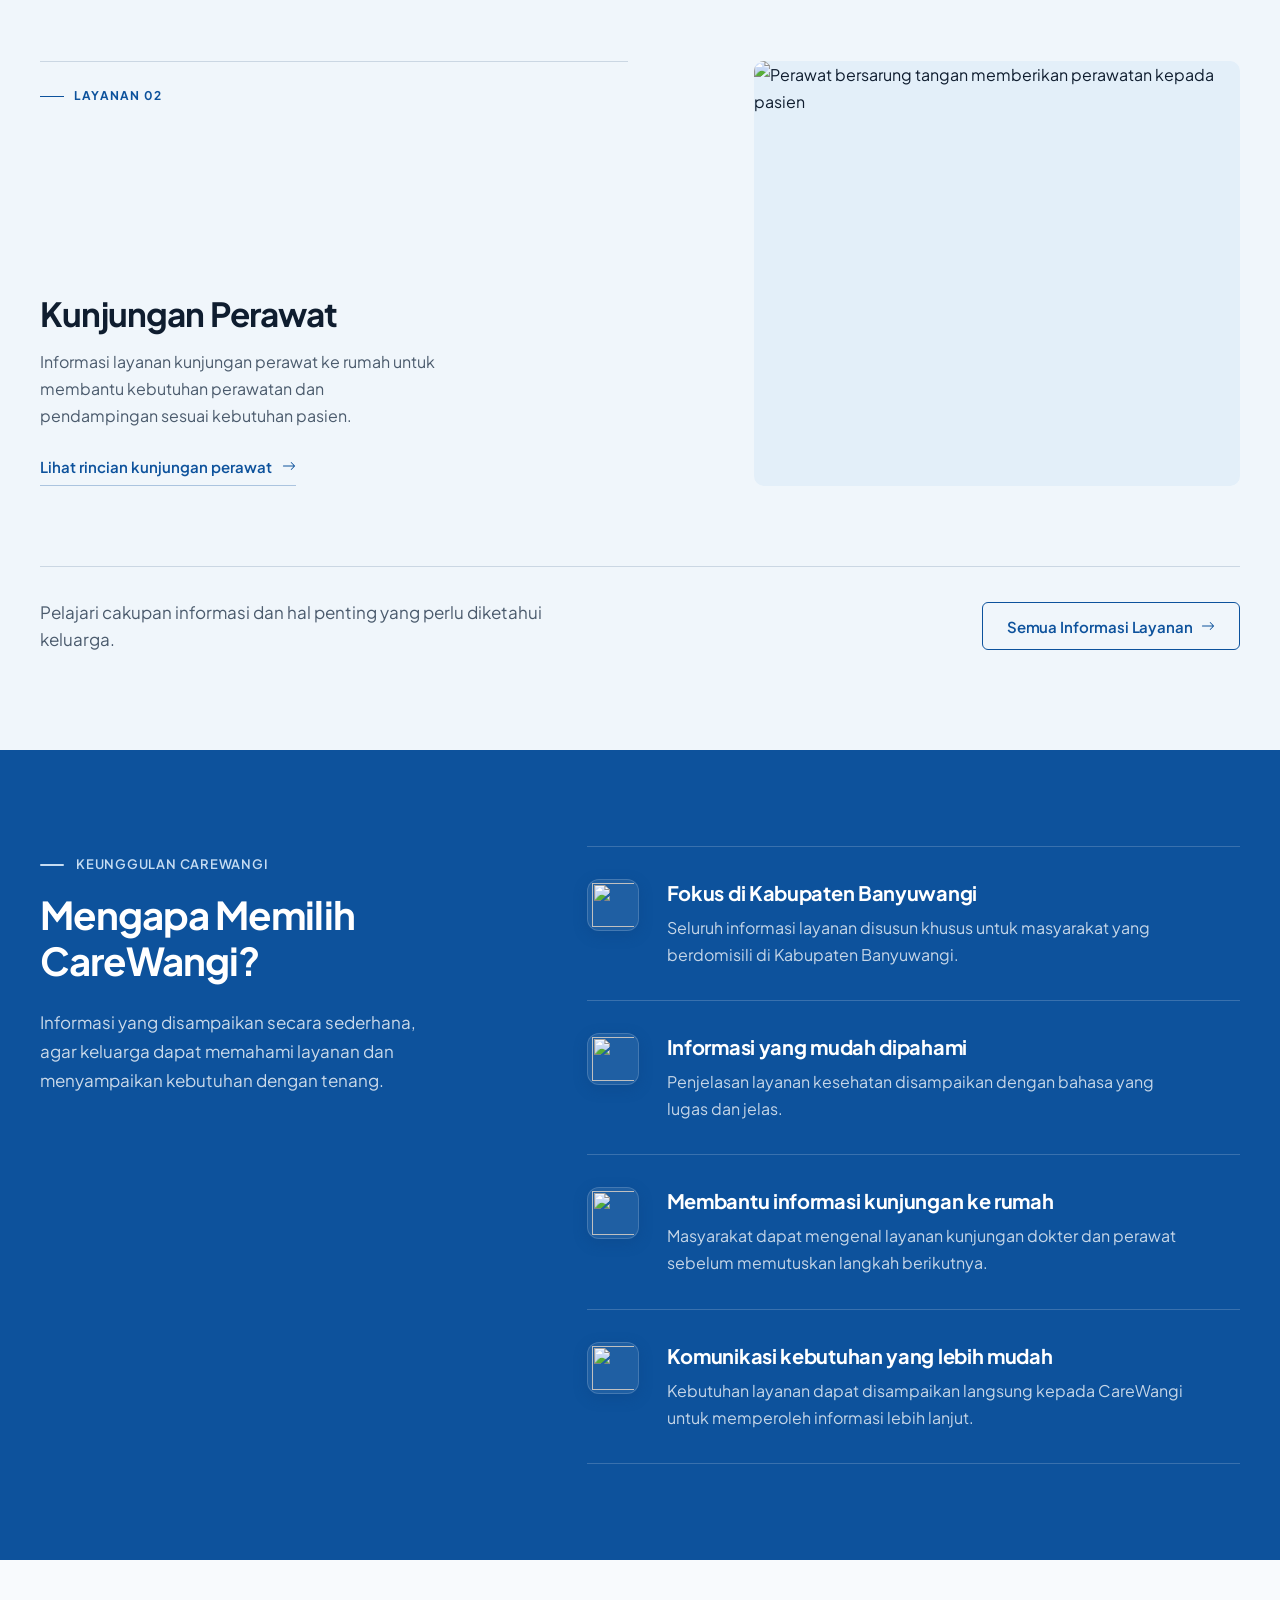
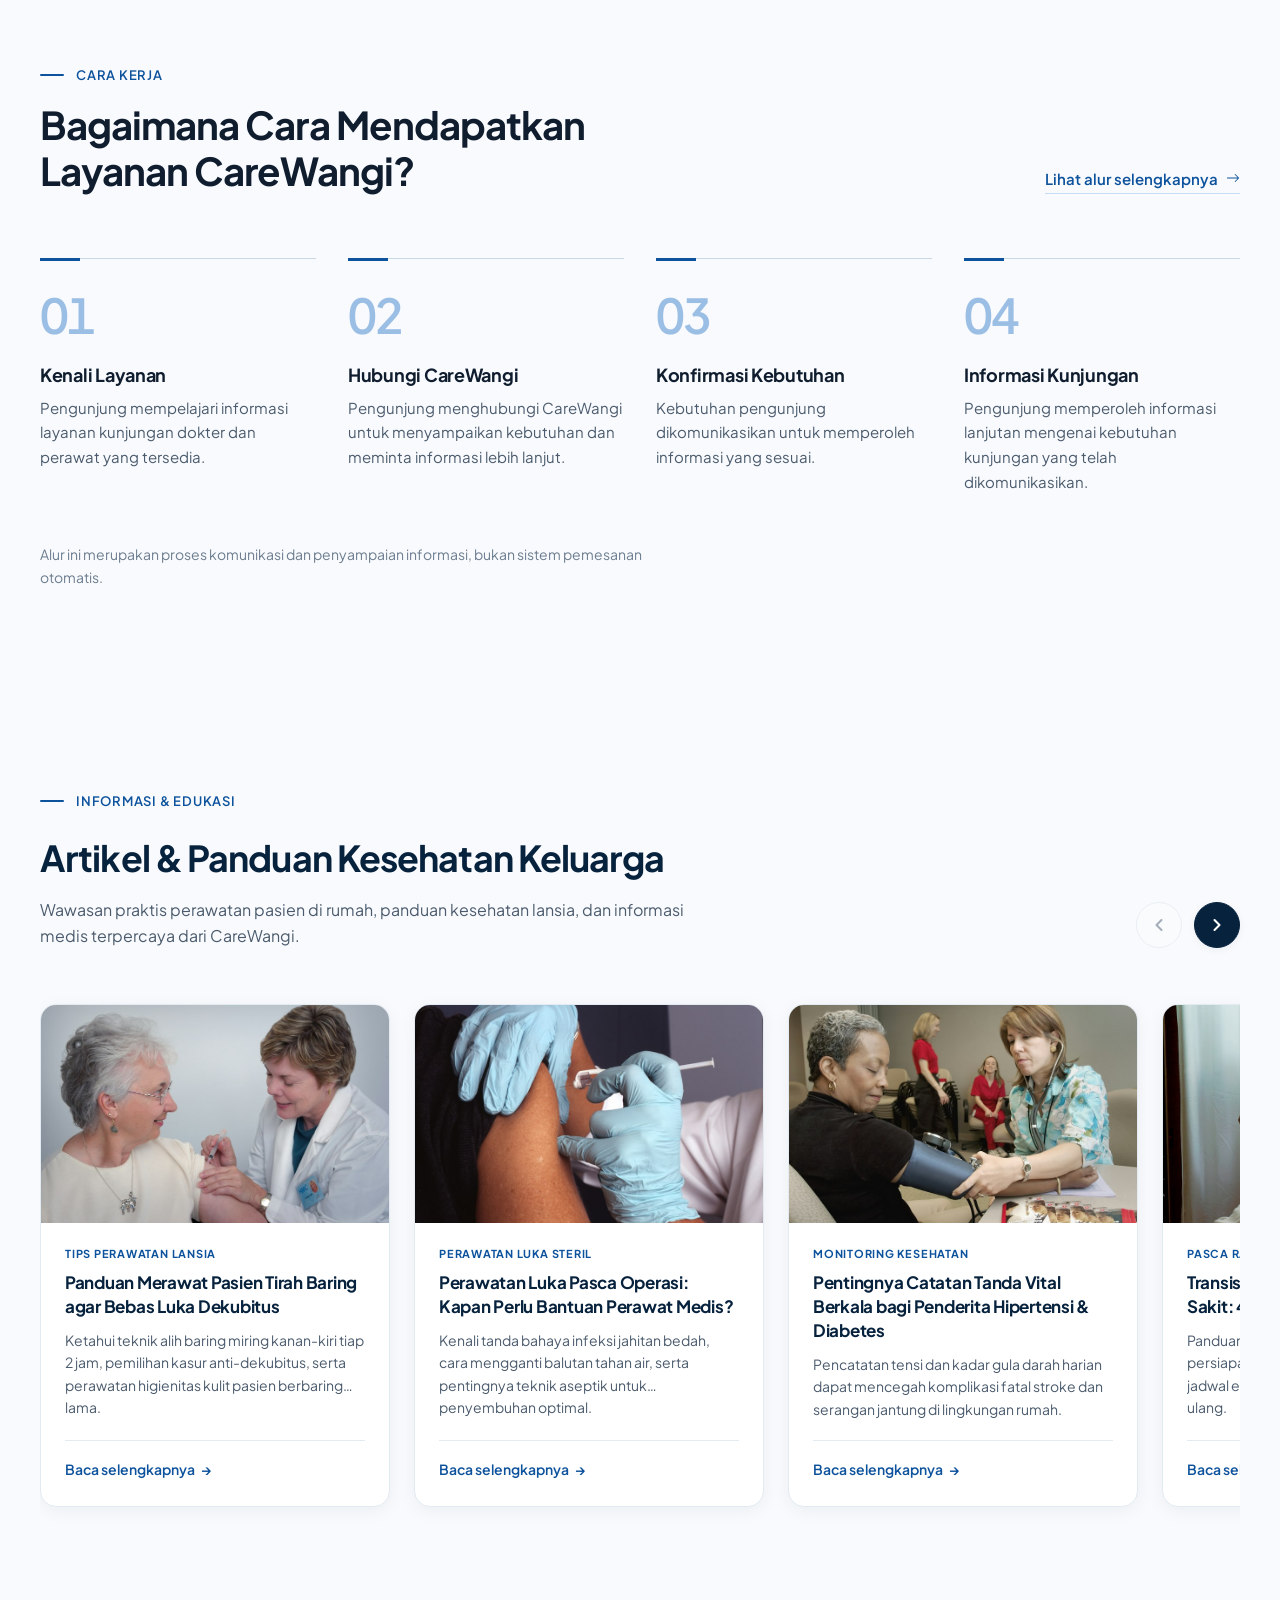
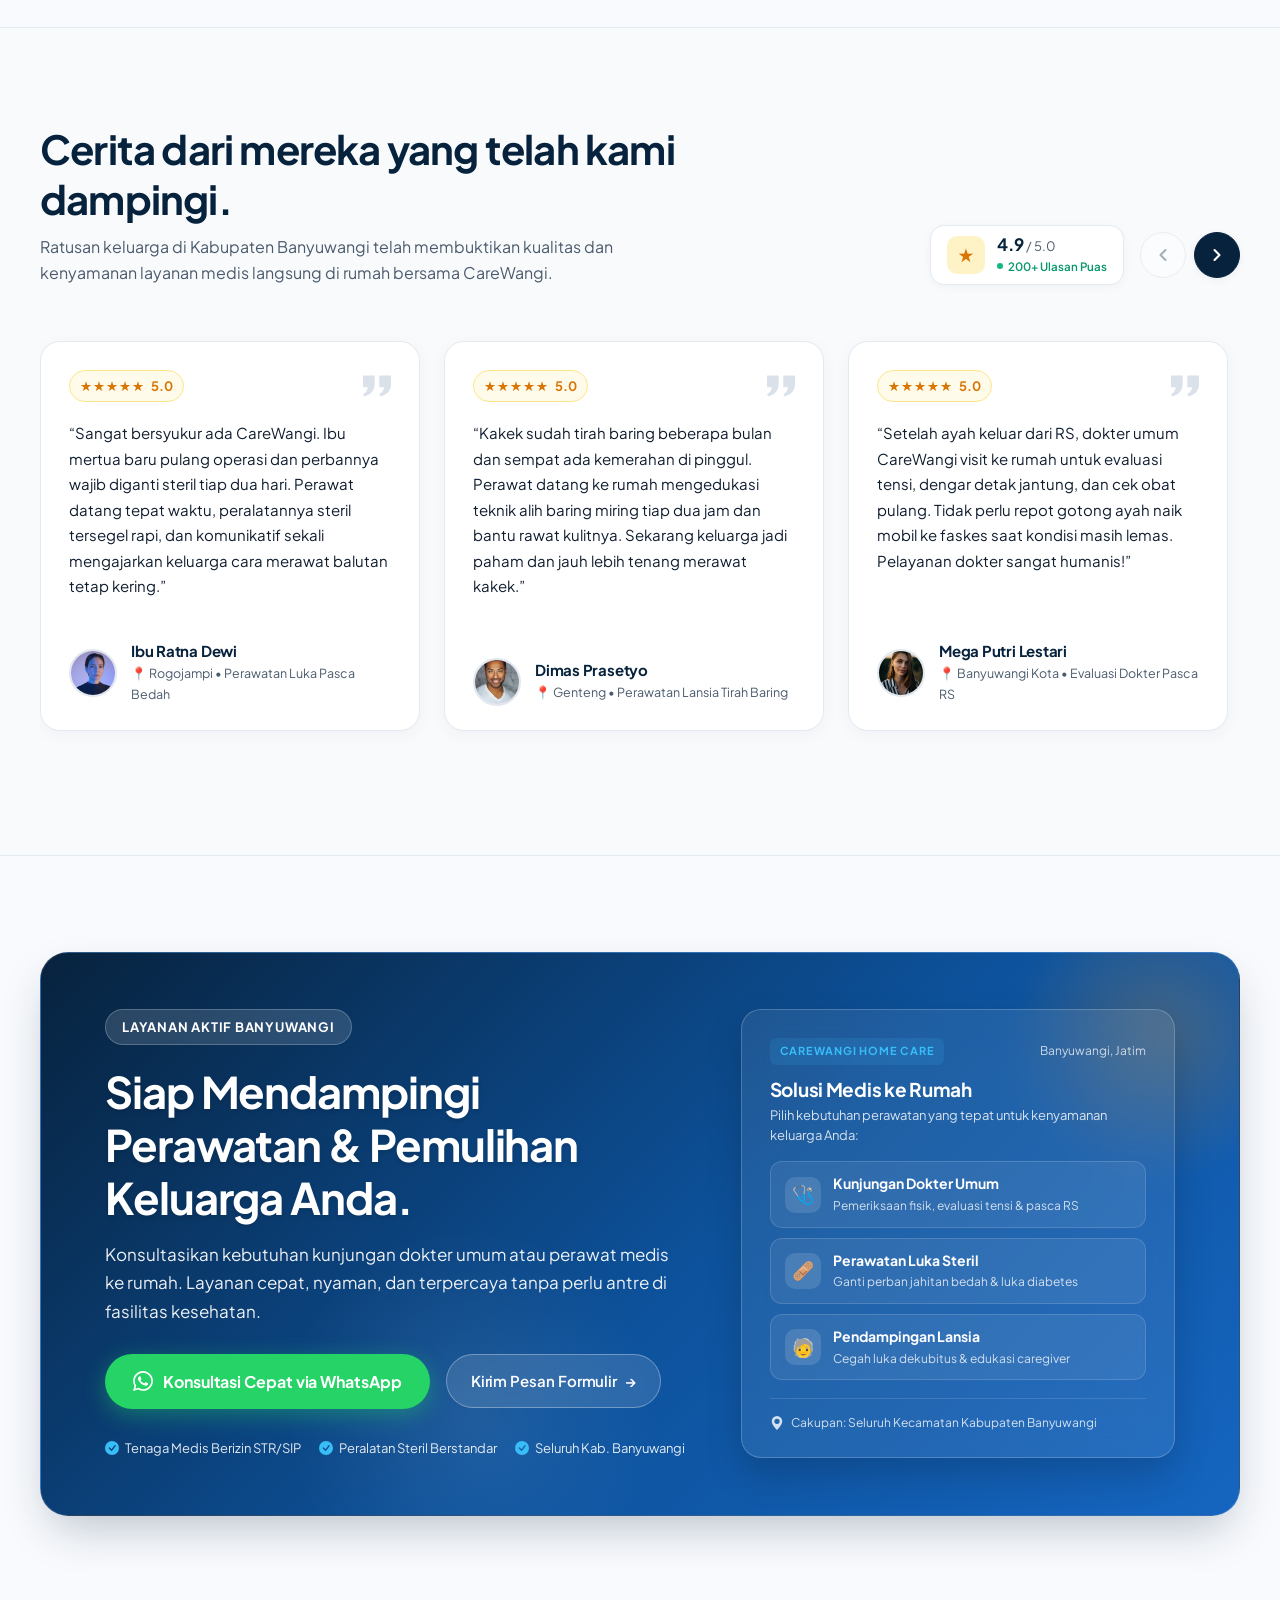
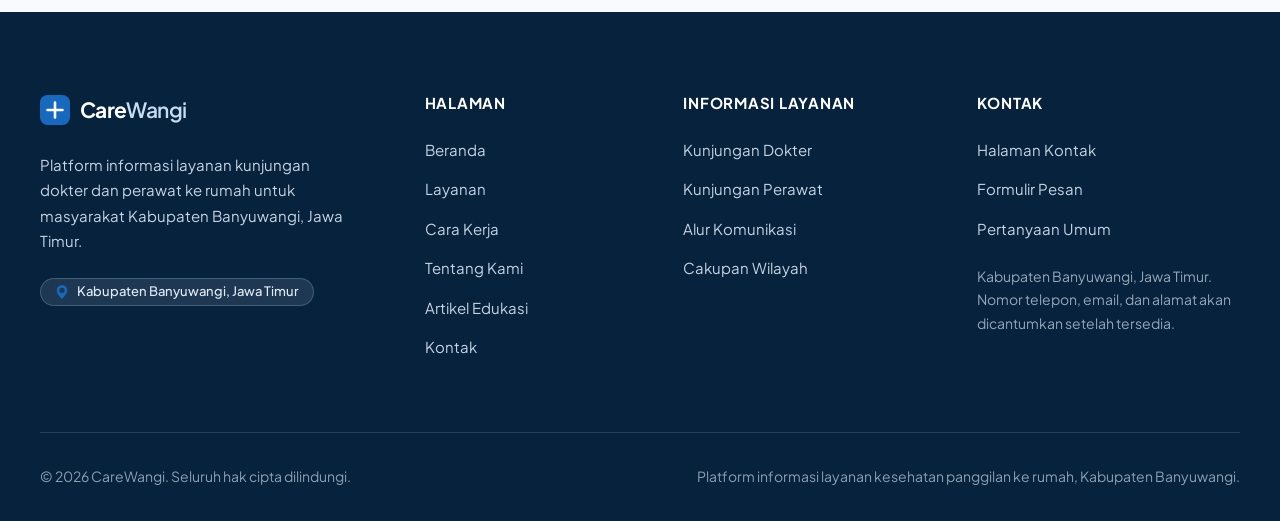
==== commit ca95664a: "feat: ubah navigasi mobile menjadi off-canvas drawer samping kiri dengan icon, tombol close, dan acc" ====
--- a/index.html
+++ b/index.html
@@ -34,11 +34,38 @@
       </button>
 
       <nav class="nav-menu" id="menu" aria-label="Navigasi Utama">
+        <!-- HEADER DRAWER KHUSUS MOBILE (Logo + Tombol Tutup) -->
+        <div class="nav-drawer-header">
+          <a href="index.html" class="drawer-brand" aria-label="CareWangi Beranda">
+            <svg viewBox="0 0 32 32" width="28" height="28" fill="none" xmlns="http://www.w3.org/2000/svg" aria-hidden="true">
+              <rect width="32" height="32" rx="6" fill="#0D529C"/>
+              <path d="M16 8v16M8 16h16" stroke="#ffffff" stroke-width="3" stroke-linecap="round"/>
+              <circle cx="23" cy="9" r="2.5" fill="#C9872E"/>
+            </svg>
+            <span class="brand-name">Care<span>Wangi</span></span>
+          </a>
+          <button type="button" class="drawer-close" id="drawerClose" aria-label="Tutup navigasi">
+            <svg viewBox="0 0 24 24" width="18" height="18" fill="none" stroke="currentColor" stroke-width="2.2" stroke-linecap="round" stroke-linejoin="round" aria-hidden="true">
+              <path d="M18 6L6 18M6 6l12 12"/>
+            </svg>
+          </button>
+        </div>
+
         <ul class="nav-links">
-          <li><a href="index.html" class="nav-link active" aria-current="page">Beranda</a></li>
+          <li>
+            <a href="index.html" class="nav-link active" aria-current="page">
+              <span class="nav-link-icon" aria-hidden="true">
+                <svg viewBox="0 0 24 24" width="18" height="18" fill="none" stroke="currentColor" stroke-width="2" stroke-linecap="round" stroke-linejoin="round"><path d="M3 9l9-7 9 7v11a2 2 0 0 1-2 2H5a2 2 0 0 1-2-2z"/><polyline points="9 22 9 12 15 12 15 22"/></svg>
+              </span>
+              <span class="nav-link-text">Beranda</span>
+            </a>
+          </li>
           <li class="nav-item-dropdown">
             <button type="button" class="nav-link nav-dropdown-btn" id="navLayananBtn" aria-expanded="false" aria-haspopup="true" aria-controls="dropdownLayanan">
-              <span>Layanan</span>
+              <span class="nav-link-icon" aria-hidden="true">
+                <svg viewBox="0 0 24 24" width="18" height="18" fill="none" stroke="currentColor" stroke-width="2" stroke-linecap="round" stroke-linejoin="round"><path d="M22 12h-4l-3 9L9 3l-3 9H2"/></svg>
+              </span>
+              <span class="nav-link-text">Layanan</span>
               <svg class="dropdown-chevron" viewBox="0 0 16 16" width="11" height="11" fill="currentColor" aria-hidden="true">
                 <path d="M3.204 5h9.592L8 10.481 3.204 5z"/>
               </svg>
@@ -109,10 +136,41 @@
               </div>
             </div>
           </li>
-          <li><a href="cara-kerja.html" class="nav-link">Cara Kerja</a></li>
-          <li><a href="tentang-kami.html" class="nav-link">Tentang Kami</a></li>
-          <li><a href="kontak.html" class="nav-link">Kontak</a></li>
+          <li>
+            <a href="cara-kerja.html" class="nav-link">
+              <span class="nav-link-icon" aria-hidden="true">
+                <svg viewBox="0 0 24 24" width="18" height="18" fill="none" stroke="currentColor" stroke-width="2" stroke-linecap="round" stroke-linejoin="round"><circle cx="12" cy="12" r="10"/><polyline points="12 6 12 12 16 14"/></svg>
+              </span>
+              <span class="nav-link-text">Cara Kerja</span>
+            </a>
+          </li>
+          <li>
+            <a href="tentang-kami.html" class="nav-link">
+              <span class="nav-link-icon" aria-hidden="true">
+                <svg viewBox="0 0 24 24" width="18" height="18" fill="none" stroke="currentColor" stroke-width="2" stroke-linecap="round" stroke-linejoin="round"><circle cx="12" cy="12" r="10"/><line x1="12" y1="16" x2="12" y2="12"/><line x1="12" y1="8" x2="12.01" y2="8"/></svg>
+              </span>
+              <span class="nav-link-text">Tentang Kami</span>
+            </a>
+          </li>
+          <li>
+            <a href="kontak.html" class="nav-link">
+              <span class="nav-link-icon" aria-hidden="true">
+                <svg viewBox="0 0 24 24" width="18" height="18" fill="none" stroke="currentColor" stroke-width="2" stroke-linecap="round" stroke-linejoin="round"><path d="M22 16.92v3a2 2 0 0 1-2.18 2 19.79 19.79 0 0 1-8.63-3.07 19.5 19.5 0 0 1-6-6 19.79 19.79 0 0 1-3.07-8.67A2 2 0 0 1 4.11 2h3a2 2 0 0 1 2 1.72 12.84 12.84 0 0 0 .7 2.81 2 2 0 0 1-.45 2.11L8.09 9.91a16 16 0 0 0 6 6l1.27-1.27a2 2 0 0 1 2.11-.45 12.84 12.84 0 0 0 2.81.7A2 2 0 0 1 22 16.92z"/></svg>
+              </span>
+              <span class="nav-link-text">Kontak</span>
+            </a>
+          </li>
         </ul>
+
+        <!-- FOOTER DRAWER KHUSUS MOBILE -->
+        <div class="nav-drawer-footer">
+          <a href="kontak.html" class="btn btn-primary btn-drawer-cta">Hubungi Kami</a>
+          <div class="drawer-locale-badge">
+            <span class="locale-flag" aria-hidden="true">🇮🇩</span>
+            <span>Kabupaten Banyuwangi, Jatim</span>
+          </div>
+        </div>
+
         <div class="nav-cta">
           <a href="kontak.html" class="btn btn-primary btn-sm">Hubungi Kami</a>
         </div>
--- a/css/style.css
+++ b/css/style.css
@@ -200,6 +200,14 @@
 .site-header.scrolled .brand-name { color: #ffffff; }
 .site-header.scrolled .brand-name span { color: var(--sage); }
 
+.nav-drawer-header,
+.nav-drawer-footer {
+  display: none;
+}
+.nav-link-icon {
+  display: none;
+}
+
 .nav-menu { display: flex; align-items: center; gap: var(--s4); }
 .nav-links { display: flex; align-items: center; gap: var(--s3); }
 
@@ -3217,75 +3225,218 @@
 }
 
 @media (max-width: 820px) {
+  .site-header { z-index: 1000; }
   .menu-toggle { display: flex; }
 
+  /* OFF-CANVAS SIDEBAR DRAWER DARI SISI KIRI (SESUAI GAMBAR 2) */
   .nav-menu {
-    position: fixed; top: var(--nav-h); left: 0; right: 0; z-index: 99;
-    flex-direction: column; align-items: stretch; gap: 0;
-    background: var(--bg); padding: var(--s1) var(--s3) var(--s4);
-    border-bottom: 1px solid var(--line); box-shadow: var(--shadow-soft);
-    transform: translateY(-8px); opacity: 0; visibility: hidden; pointer-events: none;
-    transition: opacity var(--ease), transform var(--ease), visibility var(--ease);
-  }
-  .nav-menu.open { transform: none; opacity: 1; visibility: visible; pointer-events: auto; }
-
-  /* Mobile menu tampilan gelap saat header biru di-scroll */
-  .site-header.scrolled .nav-menu {
-    background: var(--teal-dark);
-    border-bottom: 1px solid rgba(255, 255, 255, 0.15);
-  }
-  .site-header.scrolled .nav-menu .nav-link {
-    color: rgba(255, 255, 255, 0.88);
-    border-bottom: 1px solid rgba(255, 255, 255, 0.1);
-  }
-  .site-header.scrolled .nav-menu .nav-link:hover,
-  .site-header.scrolled .nav-menu .nav-link.active {
-    color: #ffffff;
-  }
-  .site-header.scrolled .nav-menu .nav-cta .btn-primary {
+    position: fixed;
+    top: 0;
+    left: 0;
+    bottom: 0;
+    width: min(320px, 84vw);
+    height: 100vh;
+    height: 100dvh;
+    z-index: 1001;
+    background: #ffffff !important;
+    padding: 0;
+    margin: 0;
+    flex-direction: column;
+    align-items: stretch;
+    justify-content: flex-start;
+    gap: 0;
+    box-shadow: 12px 0 36px rgba(7, 34, 61, 0.24);
+    border-right: 1px solid var(--line);
+    border-bottom: none;
+    transform: translateX(-105%);
+    opacity: 1;
+    visibility: hidden;
+    pointer-events: none;
+    transition: transform 0.32s cubic-bezier(0.16, 1, 0.3, 1), visibility 0.32s;
+    overflow-y: auto;
+    -webkit-overflow-scrolling: touch;
+  }
+
+  .nav-menu.open {
+    transform: translateX(0);
+    visibility: visible;
+    pointer-events: auto;
+  }
+
+  /* DRAWER HEADER (Logo + Circular Close Button) */
+  .nav-drawer-header {
+    display: flex;
+    align-items: center;
+    justify-content: space-between;
+    padding: 18px 20px 16px;
+    border-bottom: 1px solid var(--line);
     background: #ffffff;
+    position: sticky;
+    top: 0;
+    z-index: 2;
+  }
+
+  .drawer-brand {
+    display: inline-flex;
+    align-items: center;
+    gap: 10px;
+    text-decoration: none;
+  }
+  .drawer-brand .brand-name {
+    font-size: 1.1875rem;
+    font-weight: 700;
+    color: var(--teal-deep) !important;
+  }
+  .drawer-brand .brand-name span {
+    color: var(--teal) !important;
+  }
+
+  .drawer-close {
+    width: 38px;
+    height: 38px;
+    border-radius: 50%;
+    border: 1px solid var(--line);
+    background: #ffffff;
+    color: var(--ink);
+    display: flex;
+    align-items: center;
+    justify-content: center;
+    cursor: pointer;
+    transition: all 0.2s ease;
+  }
+  .drawer-close:hover {
+    background: var(--sage-50);
+    border-color: var(--teal);
     color: var(--teal);
-    border-color: #ffffff;
-  }
-
+    transform: rotate(90deg);
+  }
+
+  /* BACKDROP GELAP DI SISI KANAN */
   .nav-backdrop {
-    display: block; position: fixed; inset: var(--nav-h) 0 0 0; z-index: 98;
-    background: rgba(7, 34, 61, 0.45); opacity: 0; visibility: hidden; pointer-events: none; transition: opacity var(--ease);
-  }
-  .nav-backdrop.open { opacity: 1; visibility: visible; pointer-events: auto; }
-
-  .nav-links { flex-direction: column; align-items: stretch; gap: 0; }
-  .nav-link { display: block; padding: var(--s2) 0; border-bottom: 1px solid var(--line); font-size: 1rem; }
+    display: block;
+    position: fixed;
+    inset: 0;
+    z-index: 998;
+    background: rgba(7, 34, 61, 0.6);
+    backdrop-filter: blur(4px);
+    -webkit-backdrop-filter: blur(4px);
+    opacity: 0;
+    visibility: hidden;
+    pointer-events: none;
+    transition: opacity 0.3s ease, visibility 0.3s ease;
+  }
+  .nav-backdrop.open {
+    opacity: 1;
+    visibility: visible;
+    pointer-events: auto;
+  }
+
+  /* LIST NAV-LINKS DI DALAM DRAWER */
+  .nav-links {
+    flex-direction: column;
+    align-items: stretch;
+    gap: 8px;
+    padding: 18px 16px;
+    flex: 1 0 auto;
+    background: #ffffff;
+  }
+
+  .nav-link {
+    display: flex;
+    align-items: center;
+    gap: 14px;
+    padding: 12px 16px;
+    border-radius: 12px;
+    border: 1px solid transparent;
+    font-size: 0.9375rem;
+    font-weight: 500;
+    color: var(--ink) !important;
+    text-decoration: none;
+    transition: all 0.2s ease;
+  }
+
+  .nav-link:hover {
+    background: var(--sage-50);
+    color: var(--teal) !important;
+  }
+
+  .nav-link.active {
+    background: var(--sage-50);
+    border-color: var(--sage);
+    color: var(--teal) !important;
+    font-weight: 600;
+  }
   .nav-link.active::after { display: none; }
 
-  /* Mobile Dropdown Styling */
-  .nav-item-dropdown { width: 100%; }
+  .nav-link-icon {
+    display: flex;
+    align-items: center;
+    justify-content: center;
+    width: 20px;
+    height: 20px;
+    color: var(--ink-muted);
+    flex-shrink: 0;
+    transition: color 0.2s ease;
+  }
+
+  .nav-link:hover .nav-link-icon,
+  .nav-link.active .nav-link-icon {
+    color: var(--teal);
+  }
+
+  .nav-link-text {
+    flex: 1;
+    text-align: left;
+  }
+
+  /* ACCORDION DROPDOWN LAYANAN (SEPERTI GAMBAR 2) */
+  .nav-item-dropdown {
+    width: 100%;
+  }
+
   .nav-dropdown-btn {
     display: flex;
+    align-items: center;
+    justify-content: space-between;
     width: 100%;
-    justify-content: space-between;
-    align-items: center;
-    padding: var(--s2) 0;
-    border-bottom: 1px solid var(--line);
-    font-size: 1rem;
-    color: var(--ink);
+    border: 1px solid var(--line) !important;
+    border-radius: 12px;
+    padding: 12px 16px;
+    background: #ffffff !important;
+    color: var(--ink) !important;
+    font-size: 0.9375rem;
+    font-weight: 500;
+    cursor: pointer;
+    transition: all 0.2s ease;
   }
   .nav-dropdown-btn.active::after { display: none; }
-  .site-header.scrolled .nav-menu .nav-dropdown-btn {
-    color: rgba(255, 255, 255, 0.88);
-    border-bottom: 1px solid rgba(255, 255, 255, 0.1);
-  }
-  .site-header.scrolled .nav-menu .nav-dropdown-btn:hover,
-  .site-header.scrolled .nav-menu .nav-dropdown-btn.active {
-    color: #ffffff;
-  }
+
+  .nav-item-dropdown.is-open .nav-dropdown-btn {
+    background: var(--sage-50) !important;
+    border-color: var(--sage) !important;
+    color: var(--teal) !important;
+    border-bottom-left-radius: 4px;
+    border-bottom-right-radius: 4px;
+  }
+
+  .nav-dropdown-btn .dropdown-chevron {
+    transition: transform 0.25s ease;
+    color: var(--ink-muted);
+  }
+  .nav-item-dropdown.is-open .nav-dropdown-btn .dropdown-chevron {
+    transform: rotate(180deg);
+    color: var(--teal);
+  }
+
   .nav-dropdown-menu {
     position: static;
     transform: none;
     width: 100%;
     box-shadow: none;
     border: 1px solid var(--line);
-    border-radius: 12px;
+    border-top: none;
+    border-bottom-left-radius: 12px;
+    border-bottom-right-radius: 12px;
     background: #f8fafd;
     padding: 0 14px;
     margin: 0;
@@ -3293,64 +3444,54 @@
     overflow: hidden;
     opacity: 0;
     visibility: hidden;
-    transition: max-height 0.35s ease, opacity 0.25s ease, padding 0.25s ease, margin 0.25s ease;
+    transition: max-height 0.35s ease, opacity 0.25s ease, padding 0.25s ease;
   }
   .nav-item-dropdown.is-open .nav-dropdown-menu {
     max-height: 800px;
     opacity: 1;
     visibility: visible;
     pointer-events: auto;
-    padding: 12px 14px;
-    margin-top: 8px;
-    margin-bottom: 8px;
-  }
-  .site-header.scrolled .nav-dropdown-menu {
-    background: rgba(7, 34, 61, 0.4);
-    border-color: rgba(255, 255, 255, 0.12);
-  }
-  .site-header.scrolled .dropdown-header {
-    border-bottom-color: rgba(255, 255, 255, 0.1);
-  }
-  .site-header.scrolled .dropdown-kicker {
-    color: #93c5fd;
-  }
-  .site-header.scrolled .dropdown-view-all {
-    color: #ffffff;
-  }
-  .site-header.scrolled .dropdown-col-title {
-    color: #ffffff;
-  }
-  .site-header.scrolled .dropdown-col-title svg {
-    color: #60a5fa;
-  }
-  .site-header.scrolled .dropdown-item-title {
-    color: #ffffff;
-  }
-  .site-header.scrolled .dropdown-item-arrow {
-    color: #93c5fd;
-    opacity: 0.8;
-  }
-  .site-header.scrolled .dropdown-item:hover {
-    background: rgba(255, 255, 255, 0.08);
-  }
-  .site-header.scrolled .dropdown-footer {
-    border-top-color: rgba(255, 255, 255, 0.1);
-  }
-  .site-header.scrolled .dropdown-footer-text {
-    color: rgba(255, 255, 255, 0.7);
-  }
-  .site-header.scrolled .dropdown-footer-text strong {
-    color: #ffffff;
-  }
-  .site-header.scrolled .dropdown-footer-link {
-    color: #93c5fd;
-  }
+    padding: 12px 14px 16px;
+  }
+
   .dropdown-grid {
     grid-template-columns: 1fr;
     gap: 12px;
   }
-  .nav-cta { margin-top: var(--s3); }
-  .nav-cta .btn { width: 100%; }
+
+  /* DRAWER FOOTER */
+  .nav-drawer-footer {
+    display: flex;
+    flex-direction: column;
+    gap: 14px;
+    padding: 16px 20px 24px;
+    border-top: 1px solid var(--line);
+    background: #ffffff;
+    margin-top: auto;
+  }
+
+  .btn-drawer-cta {
+    width: 100%;
+    justify-content: center;
+    padding: 12px 20px;
+    font-size: 0.9375rem;
+    font-weight: 600;
+    border-radius: var(--r-full);
+  }
+
+  .drawer-locale-badge {
+    display: flex;
+    align-items: center;
+    gap: 8px;
+    font-size: 0.75rem;
+    color: var(--ink-muted);
+    justify-content: center;
+  }
+
+  /* Sembunyikan CTA Navbar Desktop di dalam Drawer */
+  .nav-cta {
+    display: none !important;
+  }
 }
 
 @media (max-width: 560px) {
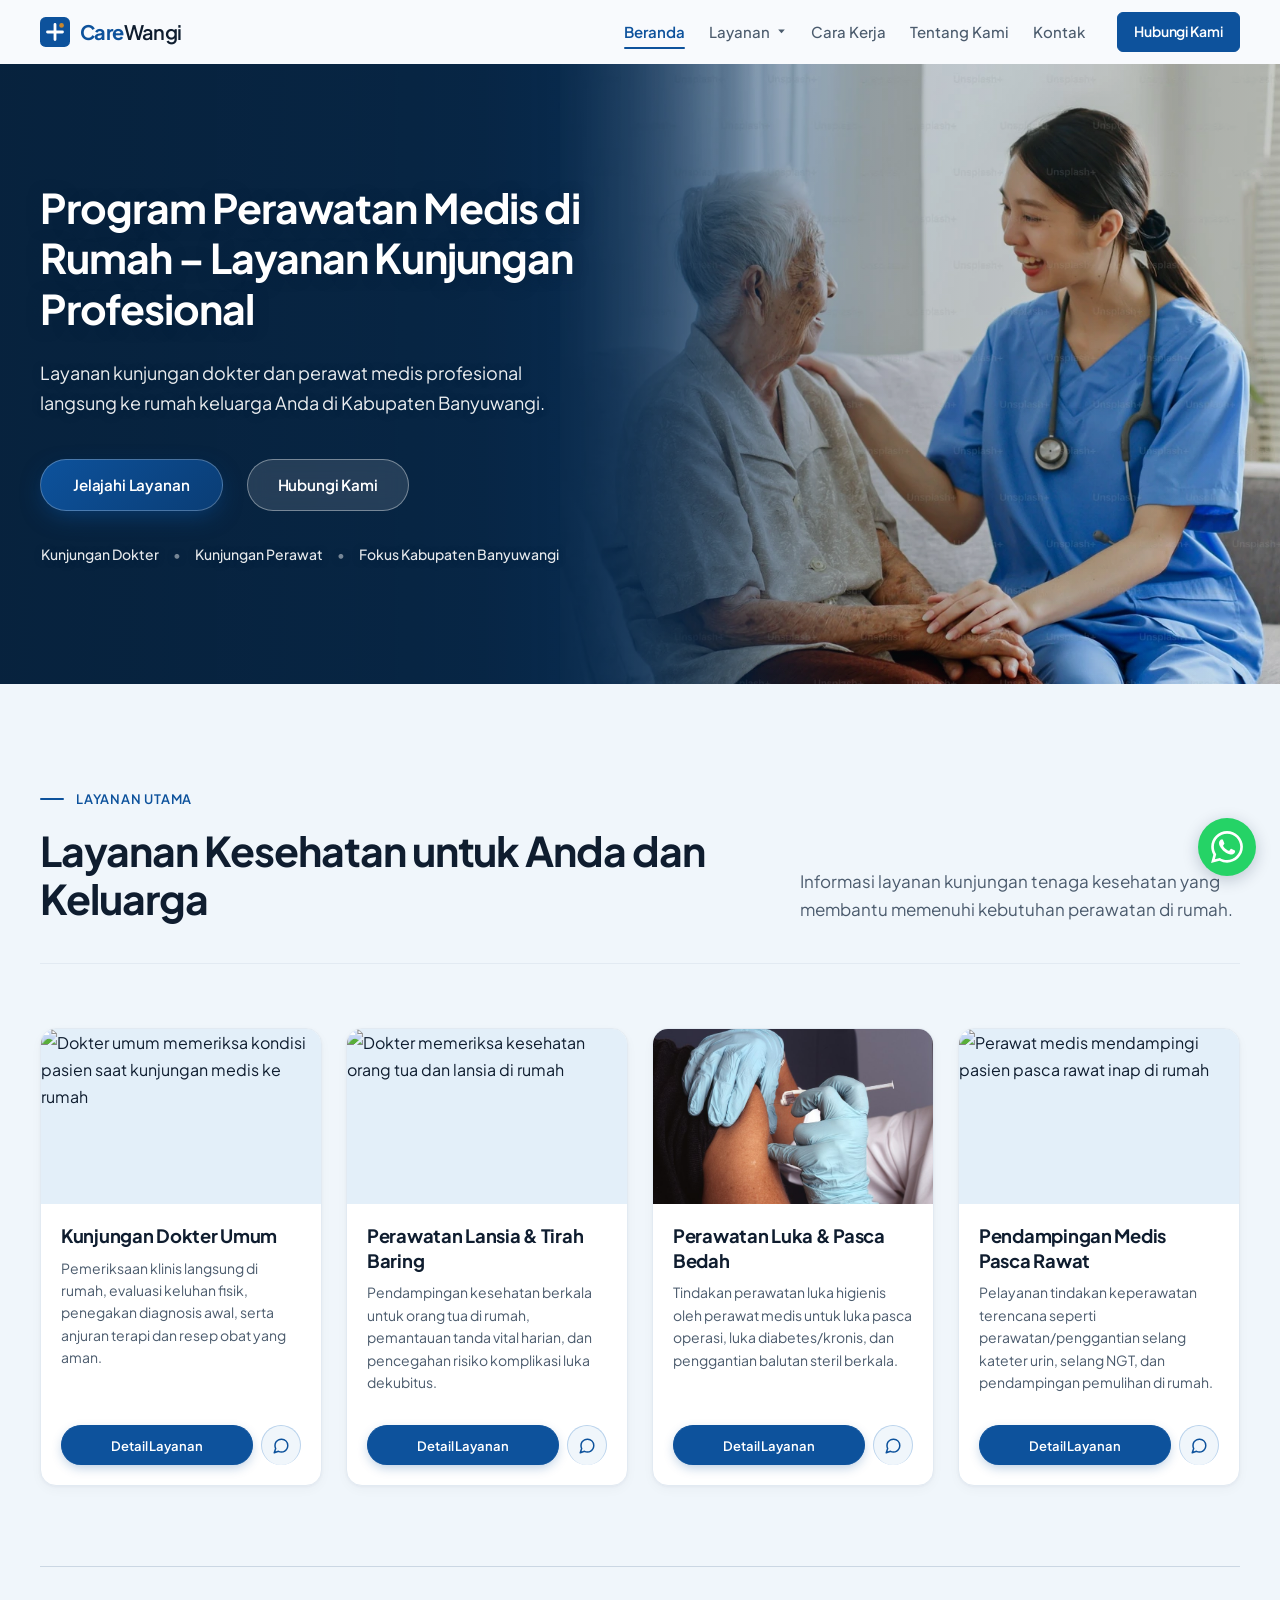
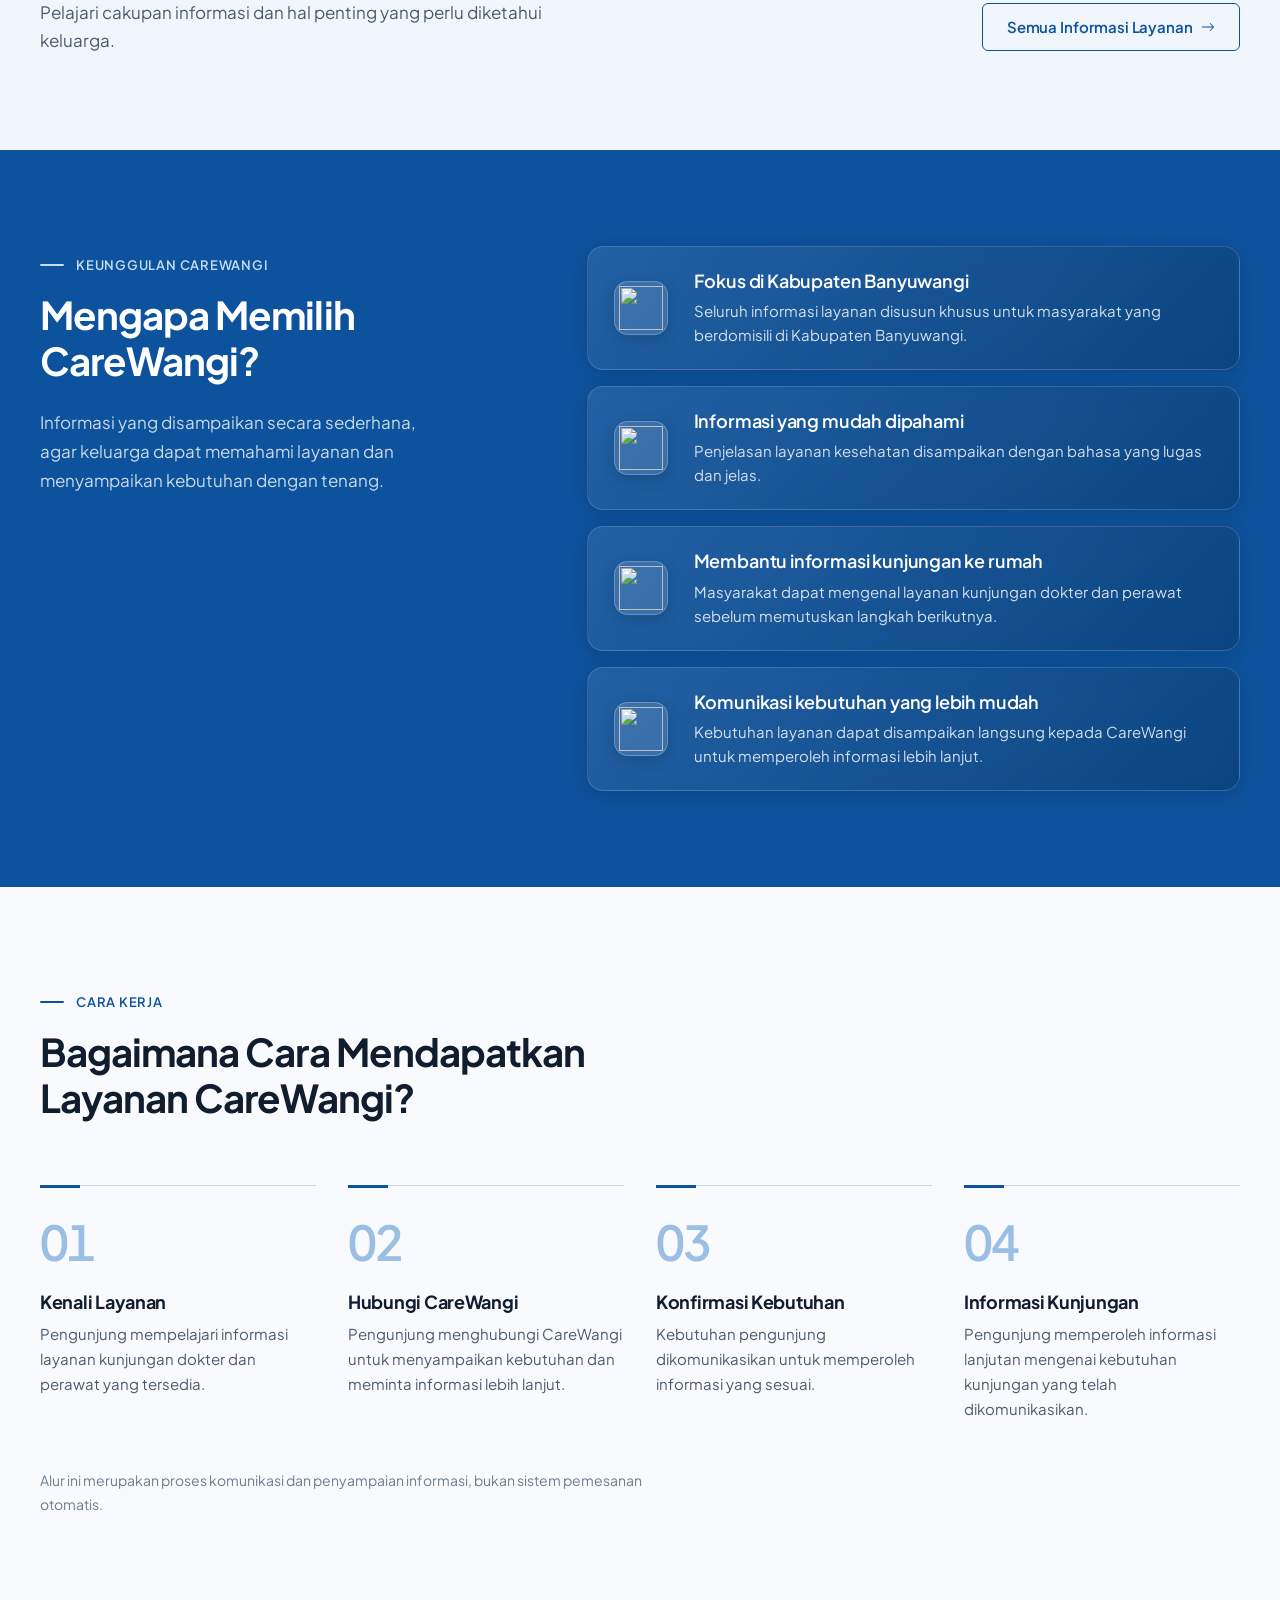
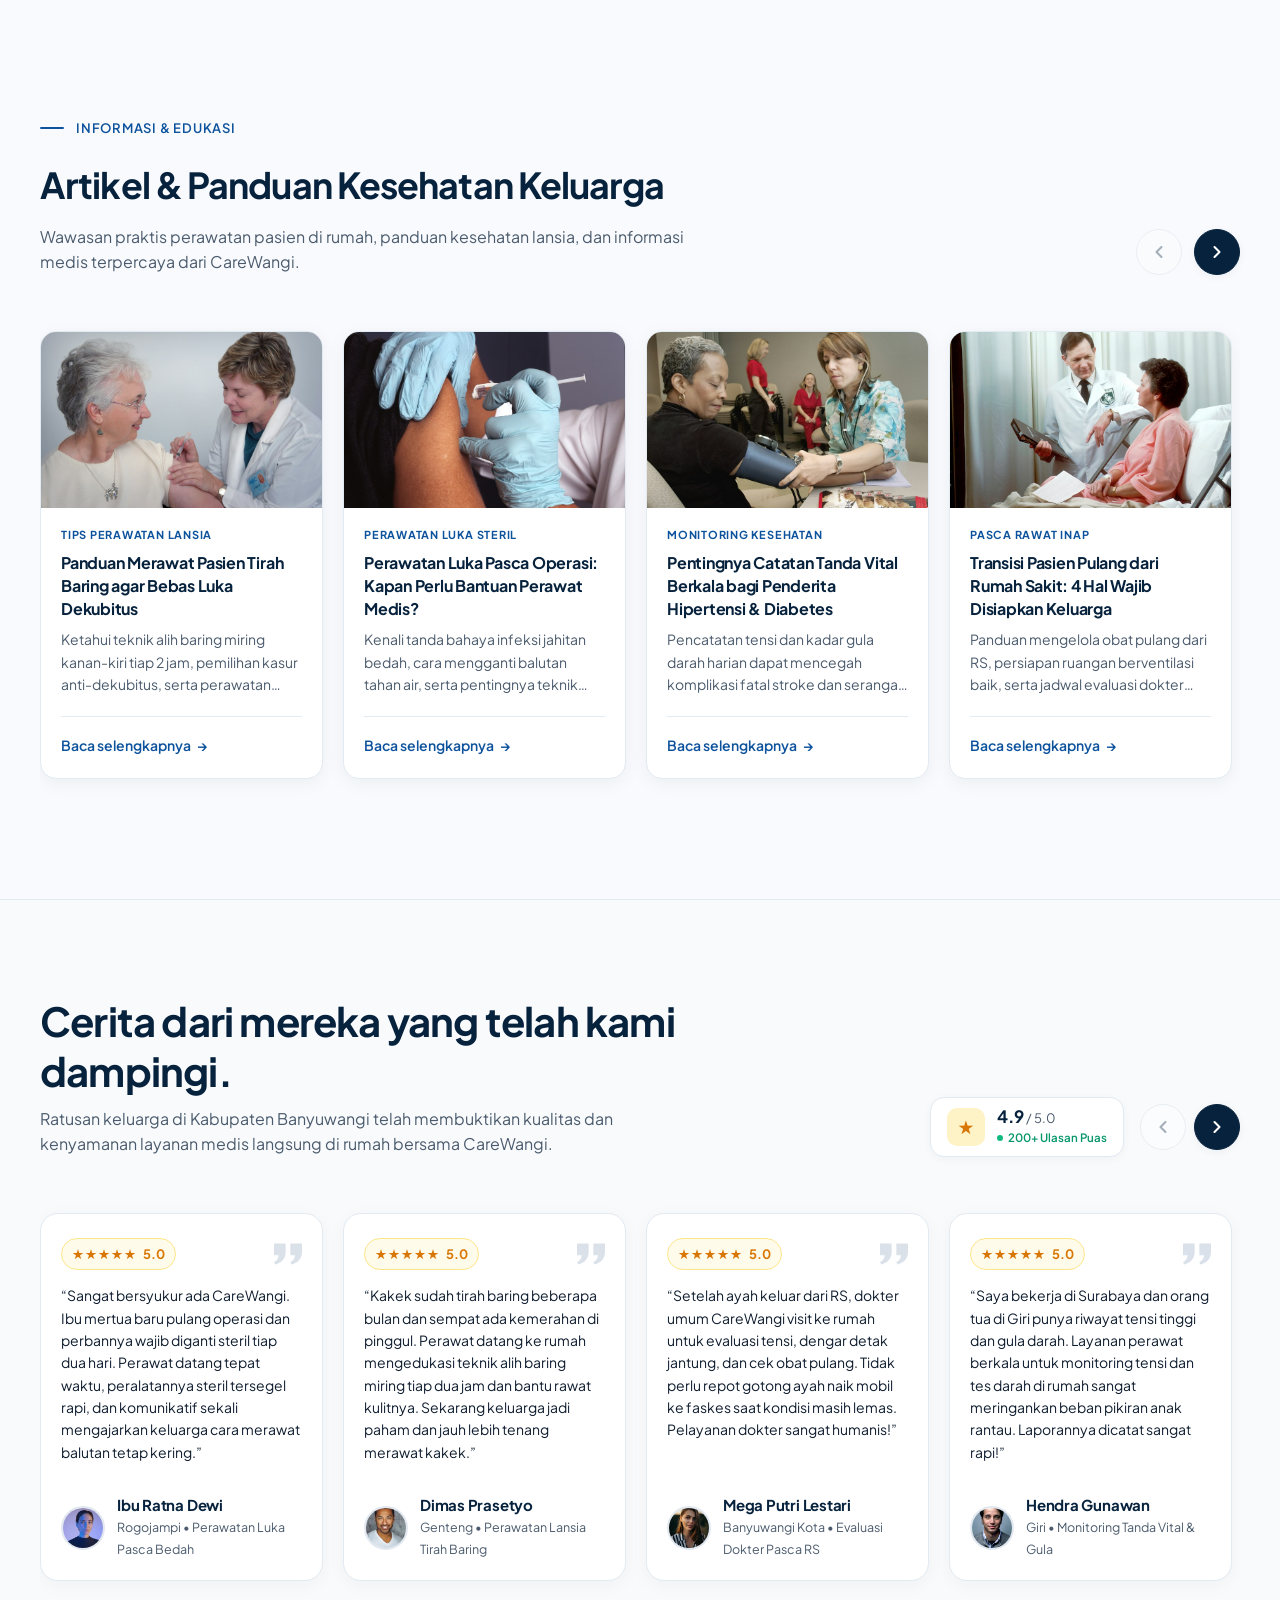
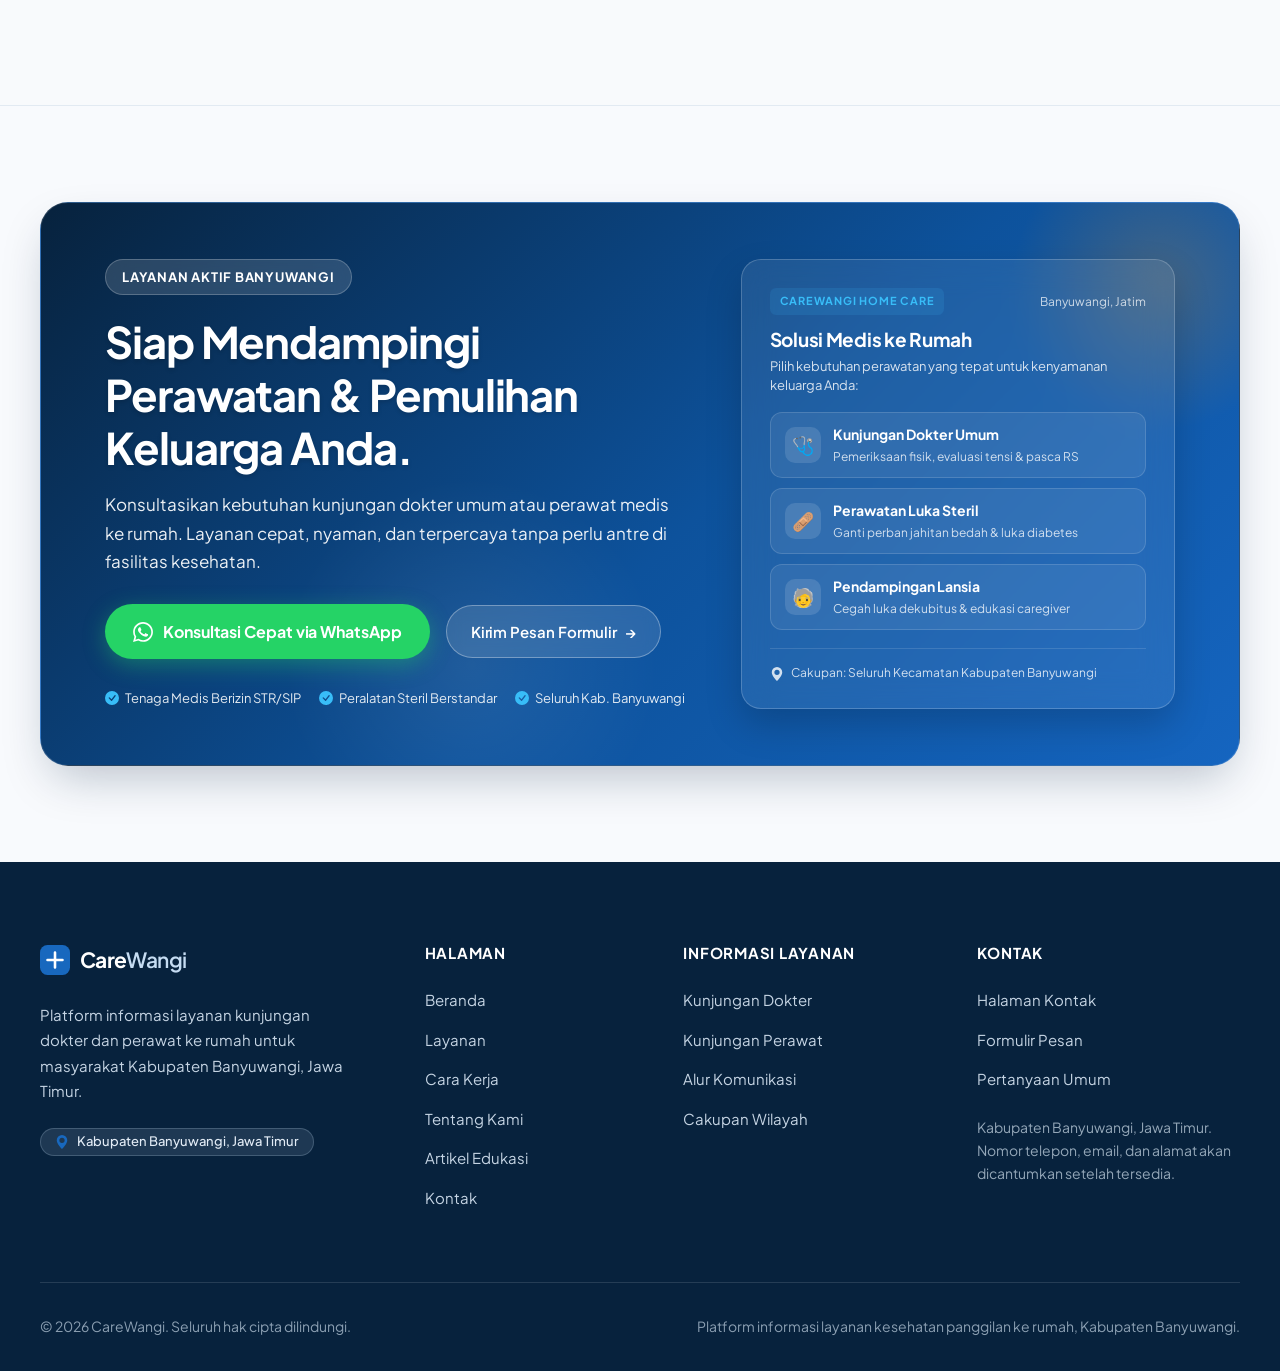
==== commit d5a3f655: "." ====
--- a/index.html
+++ b/index.html
@@ -194,32 +194,16 @@
         <div class="hero-panoramic-overlay" aria-hidden="true"></div>
         <div class="site-container hero-panoramic-container">
           <div class="hero-panoramic-content">
-            <span class="hero-stage-badge">Layanan Medis ke Rumah Banyuwangi</span>
             <h1 class="hero-stage-title" id="hero-title">Program Perawatan Medis di Rumah – Layanan Kunjungan Profesional</h1>
-            <p class="hero-stage-desc">CareWangi menghadirkan akses informasi layanan kunjungan dokter dan perawat terstruktur untuk kenyamanan serta perawatan kesehatan keluarga Anda di Kabupaten Banyuwangi.</p>
+            <p class="hero-stage-desc">Layanan kunjungan dokter dan perawat medis profesional langsung ke rumah keluarga Anda di Kabupaten Banyuwangi.</p>
             <div class="hero-stage-actions">
-              <a href="layanan.html" class="btn btn-primary btn-lg btn-jelajah">
-                <span class="btn-care-icon-wrap" aria-hidden="true">
-                  <img src="assets/icons/care-walk.gif" alt="" class="btn-care-gif" width="34" height="34">
-                </span>
-                <span>Jelajahi Layanan</span>
-                <svg viewBox="0 0 16 16" width="14" height="14" fill="currentColor" aria-hidden="true"><path fill-rule="evenodd" d="M1 8a.5.5 0 0 1 .5-.5h11.793l-3.147-3.146a.5.5 0 0 1 .708-.708l4 4a.5.5 0 0 1 0 .708l-4 4a.5.5 0 0 1-.708-.708L13.293 8.5H1.5A.5.5 0 0 1 1 8z"/></svg>
-              </a>
-              <a href="kontak.html" class="btn btn-outline-white btn-lg">Hubungi Kami</a>
-            </div>
-            <ul class="hero-stage-facts">
-              <li>
-                <svg viewBox="0 0 16 16" width="15" height="15" fill="currentColor" aria-hidden="true"><path d="M10.97 4.97a.75.75 0 0 1 1.07 1.05l-3.99 4.99a.75.75 0 0 1-1.08.02L4.324 8.384a.75.75 0 1 1 1.06-1.06l2.094 2.093 3.473-4.425a.267.267 0 0 1 .02-.022z"/></svg>
-                <span>Kunjungan Dokter</span>
-              </li>
-              <li>
-                <svg viewBox="0 0 16 16" width="15" height="15" fill="currentColor" aria-hidden="true"><path d="M10.97 4.97a.75.75 0 0 1 1.07 1.05l-3.99 4.99a.75.75 0 0 1-1.08.02L4.324 8.384a.75.75 0 1 1 1.06-1.06l2.094 2.093 3.473-4.425a.267.267 0 0 1 .02-.022z"/></svg>
-                <span>Kunjungan Perawat</span>
-              </li>
-              <li>
-                <svg viewBox="0 0 16 16" width="15" height="15" fill="currentColor" aria-hidden="true"><path d="M10.97 4.97a.75.75 0 0 1 1.07 1.05l-3.99 4.99a.75.75 0 0 1-1.08.02L4.324 8.384a.75.75 0 1 1 1.06-1.06l2.094 2.093 3.473-4.425a.267.267 0 0 1 .02-.022z"/></svg>
-                <span>Fokus Kabupaten Banyuwangi</span>
-              </li>
+              <a href="layanan.html" class="btn btn-primary btn-jelajah">Jelajahi Layanan</a>
+              <a href="kontak.html" class="btn btn-outline-white">Hubungi Kami</a>
+            </div>
+            <ul class="hero-stage-facts" aria-label="Keunggulan Layanan CareWangi">
+              <li>Kunjungan Dokter</li>
+              <li>Kunjungan Perawat</li>
+              <li>Fokus Kabupaten Banyuwangi</li>
             </ul>
           </div>
         </div>
@@ -238,28 +222,80 @@
           <p>Informasi layanan kunjungan tenaga kesehatan yang membantu memenuhi kebutuhan perawatan di rumah.</p>
         </div>
 
-        <div class="svc-grid">
-          <article class="svc svc-featured reveal">
-            <div class="svc-media">
-              <img src="assets/images/tentang-kami.jpg" alt="Dokter berbincang dengan pasien mengenai kondisi kesehatannya" class="svc-photo" width="1000" height="667" loading="lazy">
-            </div>
-            <div class="svc-body">
-              <span class="svc-kicker">Layanan 01</span>
-              <h3 class="svc-title">Kunjungan Dokter</h3>
-              <p class="svc-desc">Informasi layanan kunjungan dokter ke rumah untuk membantu kebutuhan konsultasi medis, pemeriksaan, dan informasi kesehatan sesuai kebutuhan.</p>
-              <a href="layanan.html#dokter" class="svc-link"><span>Lihat rincian kunjungan dokter</span><svg viewBox="0 0 16 16" width="14" height="14" fill="currentColor" aria-hidden="true"><path fill-rule="evenodd" d="M1 8a.5.5 0 0 1 .5-.5h11.793l-3.147-3.146a.5.5 0 0 1 .708-.708l4 4a.5.5 0 0 1 0 .708l-4 4a.5.5 0 0 1-.708-.708L13.293 8.5H1.5A.5.5 0 0 1 1 8z"/></svg></a>
+        <div class="svc-card-grid">
+          <!-- CARD 1: Kunjungan Dokter Umum -->
+          <article class="svc-card reveal">
+            <div class="svc-card-media">
+              <img src="assets/images/layanan-dokter.jpg" alt="Dokter umum memeriksa kondisi pasien saat kunjungan medis ke rumah" class="svc-card-photo" width="600" height="400" loading="lazy">
+            </div>
+            <div class="svc-card-body">
+              <h3 class="svc-card-title">Kunjungan Dokter Umum</h3>
+              <p class="svc-card-desc">Pemeriksaan klinis langsung di rumah, evaluasi keluhan fisik, penegakan diagnosis awal, serta anjuran terapi dan resep obat yang aman.</p>
+              <div class="svc-card-footer">
+                <a href="layanan.html#dokter-umum" class="svc-btn-primary">Detail Layanan</a>
+                <a href="https://wa.me/?text=Halo%20CareWangi%2C%20saya%20ingin%20konsultasi%20layanan%20Kunjungan%20Dokter%20Umum%20ke%20rumah." class="svc-btn-consult" target="_blank" rel="noopener noreferrer" aria-label="Konsultasi Kunjungan Dokter Umum" title="Konsultasi Layanan">
+                  <svg viewBox="0 0 24 24" width="18" height="18" fill="none" stroke="currentColor" stroke-width="2" stroke-linecap="round" stroke-linejoin="round" aria-hidden="true">
+                    <path d="M21 11.5a8.38 8.38 0 0 1-.9 3.8 8.5 8.5 0 0 1-7.6 4.7 8.38 8.38 0 0 1-3.8-.9L3 21l1.9-5.7a8.38 8.38 0 0 1-.9-3.8 8.5 8.5 0 0 1 4.7-7.6 8.38 8.38 0 0 1 3.8-.9h.5a8.48 8.48 0 0 1 8 8v.5z"/>
+                  </svg>
+                </a>
+              </div>
             </div>
           </article>
 
-          <article class="svc svc-compact reveal">
-            <div class="svc-media">
-              <img src="assets/images/layanan-perawat.jpg" alt="Perawat bersarung tangan memberikan perawatan kepada pasien" class="svc-photo" width="1000" height="800" loading="lazy">
-            </div>
-            <div class="svc-body">
-              <span class="svc-kicker">Layanan 02</span>
-              <h3 class="svc-title">Kunjungan Perawat</h3>
-              <p class="svc-desc">Informasi layanan kunjungan perawat ke rumah untuk membantu kebutuhan perawatan dan pendampingan sesuai kebutuhan pasien.</p>
-              <a href="layanan.html#perawat" class="svc-link"><span>Lihat rincian kunjungan perawat</span><svg viewBox="0 0 16 16" width="14" height="14" fill="currentColor" aria-hidden="true"><path fill-rule="evenodd" d="M1 8a.5.5 0 0 1 .5-.5h11.793l-3.147-3.146a.5.5 0 0 1 .708-.708l4 4a.5.5 0 0 1 0 .708l-4 4a.5.5 0 0 1-.708-.708L13.293 8.5H1.5A.5.5 0 0 1 1 8z"/></svg></a>
+          <!-- CARD 2: Perawatan Lansia & Tirah Baring -->
+          <article class="svc-card reveal">
+            <div class="svc-card-media">
+              <img src="assets/images/tentang-kami.jpg" alt="Dokter memeriksa kesehatan orang tua dan lansia di rumah" class="svc-card-photo" width="600" height="400" loading="lazy">
+            </div>
+            <div class="svc-card-body">
+              <h3 class="svc-card-title">Perawatan Lansia &amp; Tirah Baring</h3>
+              <p class="svc-card-desc">Pendampingan kesehatan berkala untuk orang tua di rumah, pemantauan tanda vital harian, dan pencegahan risiko komplikasi luka dekubitus.</p>
+              <div class="svc-card-footer">
+                <a href="layanan.html#dokter-lansia" class="svc-btn-primary">Detail Layanan</a>
+                <a href="https://wa.me/?text=Halo%20CareWangi%2C%20saya%20ingin%20konsultasi%20layanan%20Perawatan%20Lansia%20%26%20Tirah%20Baring%20ke%20rumah." class="svc-btn-consult" target="_blank" rel="noopener noreferrer" aria-label="Konsultasi Perawatan Lansia & Tirah Baring" title="Konsultasi Layanan">
+                  <svg viewBox="0 0 24 24" width="18" height="18" fill="none" stroke="currentColor" stroke-width="2" stroke-linecap="round" stroke-linejoin="round" aria-hidden="true">
+                    <path d="M21 11.5a8.38 8.38 0 0 1-.9 3.8 8.5 8.5 0 0 1-7.6 4.7 8.38 8.38 0 0 1-3.8-.9L3 21l1.9-5.7a8.38 8.38 0 0 1-.9-3.8 8.5 8.5 0 0 1 4.7-7.6 8.38 8.38 0 0 1 3.8-.9h.5a8.48 8.48 0 0 1 8 8v.5z"/>
+                  </svg>
+                </a>
+              </div>
+            </div>
+          </article>
+
+          <!-- CARD 3: Perawatan Luka & Pasca Bedah -->
+          <article class="svc-card reveal">
+            <div class="svc-card-media">
+              <img src="assets/images/artikel-perawatan-luka.jpg" alt="Perawat melakukan perawatan luka bedah higienis" class="svc-card-photo" width="600" height="400" loading="lazy">
+            </div>
+            <div class="svc-card-body">
+              <h3 class="svc-card-title">Perawatan Luka &amp; Pasca Bedah</h3>
+              <p class="svc-card-desc">Tindakan perawatan luka higienis oleh perawat medis untuk luka pasca operasi, luka diabetes/kronis, dan penggantian balutan steril berkala.</p>
+              <div class="svc-card-footer">
+                <a href="layanan.html#perawat-luka" class="svc-btn-primary">Detail Layanan</a>
+                <a href="https://wa.me/?text=Halo%20CareWangi%2C%20saya%20ingin%20konsultasi%20layanan%20Perawatan%20Luka%20%26%20Pasca%20Bedah%20ke%20rumah." class="svc-btn-consult" target="_blank" rel="noopener noreferrer" aria-label="Konsultasi Perawatan Luka & Pasca Bedah" title="Konsultasi Layanan">
+                  <svg viewBox="0 0 24 24" width="18" height="18" fill="none" stroke="currentColor" stroke-width="2" stroke-linecap="round" stroke-linejoin="round" aria-hidden="true">
+                    <path d="M21 11.5a8.38 8.38 0 0 1-.9 3.8 8.5 8.5 0 0 1-7.6 4.7 8.38 8.38 0 0 1-3.8-.9L3 21l1.9-5.7a8.38 8.38 0 0 1-.9-3.8 8.5 8.5 0 0 1 4.7-7.6 8.38 8.38 0 0 1 3.8-.9h.5a8.48 8.48 0 0 1 8 8v.5z"/>
+                  </svg>
+                </a>
+              </div>
+            </div>
+          </article>
+
+          <!-- CARD 4: Pendampingan Medis Pasca Rawat -->
+          <article class="svc-card reveal">
+            <div class="svc-card-media">
+              <img src="assets/images/layanan-perawat.jpg" alt="Perawat medis mendampingi pasien pasca rawat inap di rumah" class="svc-card-photo" width="600" height="400" loading="lazy">
+            </div>
+            <div class="svc-card-body">
+              <h3 class="svc-card-title">Pendampingan Medis Pasca Rawat</h3>
+              <p class="svc-card-desc">Pelayanan tindakan keperawatan terencana seperti perawatan/penggantian selang kateter urin, selang NGT, dan pendampingan pemulihan di rumah.</p>
+              <div class="svc-card-footer">
+                <a href="layanan.html#perawat-medis" class="svc-btn-primary">Detail Layanan</a>
+                <a href="https://wa.me/?text=Halo%20CareWangi%2C%20saya%20ingin%20konsultasi%20layanan%20Pendampingan%20Medis%20Pasca%20Rawat%20ke%20rumah." class="svc-btn-consult" target="_blank" rel="noopener noreferrer" aria-label="Konsultasi Pendampingan Medis Pasca Rawat" title="Konsultasi Layanan">
+                  <svg viewBox="0 0 24 24" width="18" height="18" fill="none" stroke="currentColor" stroke-width="2" stroke-linecap="round" stroke-linejoin="round" aria-hidden="true">
+                    <path d="M21 11.5a8.38 8.38 0 0 1-.9 3.8 8.5 8.5 0 0 1-7.6 4.7 8.38 8.38 0 0 1-3.8-.9L3 21l1.9-5.7a8.38 8.38 0 0 1-.9-3.8 8.5 8.5 0 0 1 4.7-7.6 8.38 8.38 0 0 1 3.8-.9h.5a8.48 8.48 0 0 1 8 8v.5z"/>
+                  </svg>
+                </a>
+              </div>
             </div>
           </article>
         </div>
@@ -328,9 +364,7 @@
             <span class="eyebrow">Cara Kerja</span>
             <h2 id="alur-title">Bagaimana Cara Mendapatkan Layanan CareWangi?</h2>
           </div>
-          <div class="head-action">
-            <a href="cara-kerja.html" class="text-link"><span>Lihat alur selengkapnya</span><svg viewBox="0 0 16 16" width="14" height="14" fill="currentColor" aria-hidden="true"><path fill-rule="evenodd" d="M1 8a.5.5 0 0 1 .5-.5h11.793l-3.147-3.146a.5.5 0 0 1 .708-.708l4 4a.5.5 0 0 1 0 .708l-4 4a.5.5 0 0 1-.708-.708L13.293 8.5H1.5A.5.5 0 0 1 1 8z"/></svg></a>
-          </div>
+
         </div>
 
         <ol class="steps">
@@ -524,7 +558,7 @@
                 <img src="assets/images/testi-1.jpg" alt="Foto profil Ibu Ratna Dewi" class="testi-author-avatar" width="48" height="48" loading="lazy">
                 <div class="testi-author-info">
                   <h3 class="testi-author-name">Ibu Ratna Dewi</h3>
-                  <span class="testi-author-meta">📍 Rogojampi • Perawatan Luka Pasca Bedah</span>
+                  <span class="testi-author-meta">Rogojampi • Perawatan Luka Pasca Bedah</span>
                 </div>
               </div>
             </article>
@@ -545,7 +579,7 @@
                 <img src="assets/images/testi-2.jpg" alt="Foto profil Bpk. Dimas Prasetyo" class="testi-author-avatar" width="48" height="48" loading="lazy">
                 <div class="testi-author-info">
                   <h3 class="testi-author-name">Dimas Prasetyo</h3>
-                  <span class="testi-author-meta">📍 Genteng • Perawatan Lansia Tirah Baring</span>
+                  <span class="testi-author-meta">Genteng • Perawatan Lansia Tirah Baring</span>
                 </div>
               </div>
             </article>
@@ -566,7 +600,7 @@
                 <img src="assets/images/testi-3.jpg" alt="Foto profil Ibu Mega Putri Lestari" class="testi-author-avatar" width="48" height="48" loading="lazy">
                 <div class="testi-author-info">
                   <h3 class="testi-author-name">Mega Putri Lestari</h3>
-                  <span class="testi-author-meta">📍 Banyuwangi Kota • Evaluasi Dokter Pasca RS</span>
+                  <span class="testi-author-meta">Banyuwangi Kota • Evaluasi Dokter Pasca RS</span>
                 </div>
               </div>
             </article>
@@ -587,7 +621,7 @@
                 <img src="assets/images/testi-4.jpg" alt="Foto profil Bpk. Hendra Gunawan" class="testi-author-avatar" width="48" height="48" loading="lazy">
                 <div class="testi-author-info">
                   <h3 class="testi-author-name">Hendra Gunawan</h3>
-                  <span class="testi-author-meta">📍 Giri • Monitoring Tanda Vital &amp; Gula</span>
+                  <span class="testi-author-meta">Giri • Monitoring Tanda Vital &amp; Gula</span>
                 </div>
               </div>
             </article>
@@ -608,7 +642,7 @@
                 <img src="assets/images/testi-5.jpg" alt="Foto profil Ibu Natya Nadindra" class="testi-author-avatar" width="48" height="48" loading="lazy">
                 <div class="testi-author-info">
                   <h3 class="testi-author-name">Natya Nadindra</h3>
-                  <span class="testi-author-meta">📍 Glagah • Edukasi Higiene Caregiver</span>
+                  <span class="testi-author-meta">Glagah • Edukasi Higiene Caregiver</span>
                 </div>
               </div>
             </article>
--- a/css/style.css
+++ b/css/style.css
@@ -572,99 +572,107 @@
   display: flex;
   flex-wrap: wrap;
   justify-content: flex-start;
-  gap: var(--s3);
-  margin-bottom: var(--s5);
-  align-items: center;
-}
-
+  align-items: center;
+  gap: var(--s2) var(--s3);
+  margin-bottom: 0;
+}
+
+/* Primary Button: Jelajahi Layanan */
+.btn-jelajah {
+  display: inline-flex;
+  align-items: center;
+  justify-content: center;
+  min-height: 52px;
+  padding: 0 32px;
+  background: linear-gradient(135deg, #0D529C 0%, #0A3D75 100%);
+  color: #ffffff;
+  border: 1.5px solid rgba(255, 255, 255, 0.25);
+  border-radius: 999px;
+  font-size: 0.95rem;
+  font-weight: 600;
+  letter-spacing: -0.01em;
+  box-shadow: 0 8px 22px -4px rgba(13, 82, 156, 0.55), 0 2px 6px rgba(7, 34, 61, 0.3);
+  cursor: pointer;
+  text-decoration: none;
+  transition: transform 0.25s cubic-bezier(0.34, 1.56, 0.64, 1), box-shadow 0.25s ease, background 0.25s ease, border-color 0.25s ease;
+}
+
+.btn-jelajah:hover {
+  background: linear-gradient(135deg, #125ea8 0%, #0c478a 100%);
+  border-color: rgba(255, 255, 255, 0.45);
+  transform: translateY(-2px);
+  box-shadow: 0 14px 28px -4px rgba(13, 82, 156, 0.7), 0 4px 10px rgba(7, 34, 61, 0.4);
+}
+
+.btn-jelajah:active {
+  transform: translateY(0);
+  box-shadow: 0 6px 16px -2px rgba(13, 82, 156, 0.5);
+}
+
+/* Secondary Button: Hubungi Kami */
 .btn-outline-white {
   display: inline-flex;
   align-items: center;
   justify-content: center;
-  gap: var(--s1);
-  padding: 0 var(--s4);
-  height: 48px;
+  min-height: 52px;
+  padding: 0 30px;
   background: rgba(255, 255, 255, 0.12);
   color: #ffffff;
-  border: 1.5px solid rgba(255, 255, 255, 0.45);
+  border: 1.5px solid rgba(255, 255, 255, 0.38);
   border-radius: 999px;
   font-weight: 600;
-  font-size: 0.9375rem;
-  backdrop-filter: blur(8px);
-  -webkit-backdrop-filter: blur(8px);
-  transition: all var(--ease);
+  font-size: 0.95rem;
+  letter-spacing: -0.01em;
+  backdrop-filter: blur(10px);
+  -webkit-backdrop-filter: blur(10px);
+  text-decoration: none;
+  cursor: pointer;
+  transition: all 0.25s ease;
 }
 
 .btn-outline-white:hover {
   background: #ffffff;
-  color: var(--teal-dark);
+  color: var(--teal-deep);
   border-color: #ffffff;
   transform: translateY(-2px);
-  box-shadow: 0 8px 20px rgba(0, 0, 0, 0.25);
-}
-
+  box-shadow: 0 10px 24px rgba(0, 0, 0, 0.28);
+}
+
+.btn-outline-white:active {
+  transform: translateY(0);
+}
+
+/* Hero Stage Simple Facts (Dot Separated & Aligned Center) */
 .hero-stage-facts {
   display: flex;
   flex-wrap: wrap;
-  justify-content: flex-start;
-  gap: var(--s2) var(--s4);
+  align-items: center;
+  justify-content: center;
+  gap: 8px 14px;
+  list-style: none;
+  margin: var(--s4) 0 0;
+  padding: 0;
+  width: 100%;
+  max-width: 520px;
   font-size: 0.875rem;
   font-weight: 500;
-  color: rgba(255, 255, 255, 0.88);
-  list-style: none;
-  padding-top: var(--s3);
-  border-top: 1px solid rgba(255, 255, 255, 0.18);
-  margin: 0;
-  max-width: 540px;
+  color: rgba(255, 255, 255, 0.9);
+  text-shadow: 0 1px 6px rgba(7, 34, 61, 0.6);
+  text-align: center;
 }
 
 .hero-stage-facts li {
   display: inline-flex;
   align-items: center;
-  gap: 7px;
-  text-shadow: 0 1px 6px rgba(7, 34, 61, 0.5);
-}
-
-.hero-stage-facts svg {
-  color: rgba(255, 255, 255, 0.9);
-  flex-shrink: 0;
-}
-
-/* Button Jelajahi Layanan Interaktif dengan Icon Care Bergerak */
-.btn-jelajah {
-  display: inline-flex;
-  align-items: center;
-  gap: 12px;
-  padding: 0 var(--s4) 0 var(--s2);
-  transition: transform var(--ease), background-color var(--ease), box-shadow var(--ease);
-}
-.btn-jelajah:hover {
-  transform: translateY(-2px);
-  box-shadow: 0 12px 28px -4px rgba(13, 82, 156, 0.35);
-}
-.btn-care-icon-wrap {
-  display: inline-flex;
-  align-items: center;
-  justify-content: center;
-  width: 40px;
-  height: 40px;
-  border-radius: 8px;
-  background: rgba(255, 255, 255, 0.16);
-  padding: 2px;
-  flex-shrink: 0;
-  transition: transform 0.3s cubic-bezier(0.34, 1.56, 0.64, 1), background-color var(--ease);
-}
-.btn-jelajah:hover .btn-care-icon-wrap {
-  transform: scale(1.14) rotate(-3deg);
-  background: rgba(255, 255, 255, 0.28);
-}
-.btn-care-gif {
-  width: 36px;
-  height: 36px;
-  object-fit: contain;
-  display: block;
-}
-  will-change: transform;
+  white-space: nowrap;
+}
+
+.hero-stage-facts li:not(:last-child)::after {
+  content: "•";
+  margin-left: 14px;
+  color: rgba(255, 255, 255, 0.45);
+  font-size: 0.85rem;
+  line-height: 1;
 }
 
 .hero-info-badge {
@@ -721,118 +729,177 @@
   justify-self: end;
 }
 
-/* Showcase asimetris: 12 kolom. Layanan 01 = featured (gambar lebar, landscape),
-   Layanan 02 = compact (gambar vertikal, panel Soft Sage yang saling menumpuk). */
-.svc-grid {
+/* Service Cards: Interactive 4-Column Grid */
+.svc-card-grid {
   display: grid;
-  gap: var(--s10) 0;
-}
-.svc {
-  display: grid;
-  grid-template-columns: repeat(12, minmax(0, 1fr));
-  column-gap: var(--s3);
-  align-items: center;
-}
-.svc-media {
+  grid-template-columns: repeat(4, minmax(0, 1fr));
+  gap: var(--s3);
+}
+
+.svc-card {
   position: relative;
+  display: flex;
+  flex-direction: column;
+  background: var(--surface);
+  border: 1px solid var(--line);
+  border-radius: var(--r-lg);
   overflow: hidden;
-  border-radius: var(--r-md);
+  box-shadow: 0 1px 3px rgba(7, 34, 61, 0.04), 0 4px 12px rgba(7, 34, 61, 0.03);
+  transition: transform 0.25s ease, box-shadow 0.25s ease, border-color 0.25s ease;
+}
+
+.svc-card:hover {
+  transform: translateY(-3px);
+  border-color: rgba(13, 82, 156, 0.18);
+  box-shadow: 0 4px 14px rgba(7, 34, 61, 0.07);
+}
+
+/* Card Media (Image on Top) */
+.svc-card-media {
+  position: relative;
+  width: 100%;
+  aspect-ratio: 16 / 10;
+  overflow: hidden;
   background: var(--sage-100);
 }
-.svc-photo {
+
+.svc-card-photo {
   display: block;
   width: 100%;
   height: 100%;
   object-fit: cover;
-}
-
-.svc-kicker {
+  object-position: center 30%;
+  transition: transform 0.5s cubic-bezier(0.16, 1, 0.3, 1);
+}
+
+.svc-card:hover .svc-card-photo {
+  transform: scale(1.06);
+}
+
+/* Card Body */
+.svc-card-body {
+  display: flex;
+  flex-direction: column;
+  flex: 1;
+  padding: 20px;
+}
+
+.svc-card-title {
+  font-size: 1.15rem;
+  font-weight: 700;
+  line-height: 1.35;
+  letter-spacing: -0.015em;
+  color: var(--ink);
+  margin-bottom: var(--s1);
+  transition: color var(--ease);
+}
+
+.svc-card:hover .svc-card-title {
+  color: var(--teal);
+}
+
+.svc-card-desc {
+  font-size: 0.875rem;
+  line-height: 1.6;
+  color: var(--ink-muted);
+  margin-bottom: var(--s2);
+  flex-grow: 1;
+}
+
+/* Chips / Sub-tindakan */
+.svc-card-chips {
+  display: flex;
+  flex-wrap: wrap;
+  gap: 6px;
+  margin-bottom: var(--s3);
+}
+
+.svc-chip {
   display: inline-flex;
   align-items: center;
-  gap: 10px;
+  padding: 3px 8px;
+  background: var(--sage-50);
+  border: 1px solid var(--sage-200);
+  border-radius: var(--r-sm);
   font-size: 0.75rem;
-  font-weight: 700;
-  letter-spacing: 0.1em;
-  text-transform: uppercase;
+  font-weight: 600;
+  color: var(--teal-dark);
+}
+
+/* Card Footer: Space Between with Primary Blue Button & Consultation Icon */
+.svc-card-footer {
+  display: flex;
+  align-items: center;
+  justify-content: space-between;
+  gap: 8px;
+  margin-top: auto;
+  padding-top: var(--s2);
+}
+
+/* Solid Blue Action Button */
+.svc-btn-primary {
+  display: inline-flex;
+  align-items: center;
+  justify-content: center;
+  flex: 1;
+  min-height: 40px;
+  padding: 0 14px;
+  background: var(--teal);
+  color: #ffffff !important;
+  border: 1px solid var(--teal);
+  border-radius: 999px;
+  font-size: 0.8125rem;
+  font-weight: 600;
+  letter-spacing: -0.01em;
+  text-decoration: none !important;
+  border-bottom: none !important;
+  cursor: pointer;
+  white-space: nowrap;
+  box-shadow: 0 4px 12px -2px rgba(13, 82, 156, 0.32);
+  transition: background var(--ease), border-color var(--ease), transform var(--ease), box-shadow var(--ease);
+}
+
+.svc-btn-primary:hover {
+  background: var(--teal-dark);
+  border-color: var(--teal-dark);
+  transform: translateY(-2px);
+  box-shadow: 0 6px 16px -2px rgba(13, 82, 156, 0.45);
+  color: #ffffff !important;
+}
+
+.svc-btn-primary:active {
+  transform: translateY(0);
+}
+
+/* Consultation Icon Button (Without Text) */
+.svc-btn-consult {
+  display: inline-flex;
+  align-items: center;
+  justify-content: center;
+  width: 40px;
+  height: 40px;
+  flex-shrink: 0;
+  background: var(--sage-50);
   color: var(--teal);
-  margin-bottom: var(--s2);
-}
-.svc-kicker::before {
-  content: "";
-  width: 24px;
-  height: 1px;
+  border: 1.5px solid var(--sage-200);
+  border-radius: 50%;
+  text-decoration: none !important;
+  border-bottom: none !important;
+  cursor: pointer;
+  transition: all var(--ease);
+}
+
+.svc-btn-consult:hover {
   background: var(--teal);
-}
-.svc-title {
-  font-weight: 700;
-  letter-spacing: -0.025em;
-  line-height: 1.15;
-  color: var(--ink);
-  margin-bottom: var(--s2);
-}
-.svc-desc {
-  color: var(--ink-muted);
-  line-height: 1.7;
-  margin-bottom: var(--s3);
-}
-.svc-link {
-  display: inline-flex;
-  align-items: center;
-  gap: 10px;
-  font-size: 0.9375rem;
-  font-weight: 600;
-  color: var(--teal);
-  padding-bottom: 6px;
-  border-bottom: 1px solid rgba(13, 82, 156, 0.3);
-  transition: color var(--ease), border-color var(--ease), gap var(--ease);
-}
-.svc-link:hover {
-  color: var(--teal-dark);
+  color: #ffffff;
   border-color: var(--teal);
-  gap: 14px;
-}
-
-/* Layanan 01 — featured: tinggi teks = tinggi gambar (sisi atas & bawah sejajar) */
-.svc-featured { align-items: stretch; }
-.svc-featured .svc-media {
-  grid-column: 1 / 8;
-  aspect-ratio: 16 / 10;
-}
-.svc-featured .svc-photo { object-position: 50% 30%; }
-.svc-featured .svc-body {
-  grid-column: 9 / 13;
-  display: flex;
-  flex-direction: column;
-  align-items: flex-start;
-  padding-top: var(--s3);
-  border-top: 1px solid var(--line-strong);
-}
-.svc-featured .svc-kicker { margin-bottom: auto; }
-.svc-featured .svc-title { font-size: clamp(1.75rem, 2.6vw, 2.375rem); }
-.svc-featured .svc-desc { font-size: 1rem; max-width: 400px; }
-.svc-featured .svc-link { margin-top: 0; }
-
-/* Layanan 02 — gambar di kanan (lebih ramping), teks di kiri; tinggi teks = tinggi gambar */
-.svc-compact { align-items: stretch; }
-.svc-compact .svc-media {
-  grid-column: 8 / 13;
-  grid-row: 1;
-  aspect-ratio: 8 / 7;
-}
-.svc-compact .svc-photo { object-position: 52% 50%; }
-.svc-compact .svc-body {
-  grid-column: 1 / 7;
-  grid-row: 1;
-  display: flex;
-  flex-direction: column;
-  align-items: flex-start;
-  padding-top: var(--s3);
-  border-top: 1px solid var(--line-strong);
-}
-.svc-compact .svc-kicker { margin-bottom: auto; }
-.svc-compact .svc-title { font-size: clamp(1.75rem, 2.6vw, 2.375rem); }
-.svc-compact .svc-desc { font-size: 1rem; max-width: 400px; }
-.svc-compact .svc-link { margin-top: 0; }
+  transform: translateY(-2px) scale(1.05);
+  box-shadow: 0 4px 12px rgba(13, 82, 156, 0.25);
+}
+
+.svc-btn-consult:active {
+  transform: translateY(0) scale(1);
+}
 
 /* Penutup section */
 .svc-more {
@@ -861,34 +928,58 @@
 .adv-intro h2 { margin-bottom: var(--s3); }
 .adv-intro p { color: rgba(255, 255, 255, 0.78); font-size: 1.0625rem; max-width: 400px; }
 
+.adv-list {
+  display: flex;
+  flex-direction: column;
+  gap: var(--s2);
+  list-style: none;
+  padding: 0;
+  margin: 0;
+}
+
 .adv-list li {
-  display: grid; grid-template-columns: 56px 1fr; gap: var(--s3);
-  align-items: start;
-  padding: var(--s4) 0; border-top: 1px solid rgba(255, 255, 255, 0.18);
-  transition: transform var(--ease);
-}
-.adv-list li:hover { transform: translateX(6px); }
-.adv-list li:last-child { border-bottom: 1px solid rgba(255, 255, 255, 0.18); }
+  display: grid;
+  grid-template-columns: 56px 1fr;
+  gap: var(--s3);
+  align-items: center;
+  padding: 22px 26px;
+  background: linear-gradient(135deg, rgba(255, 255, 255, 0.09) 0%, rgba(7, 34, 61, 0.28) 100%);
+  border: 1px solid rgba(255, 255, 255, 0.16);
+  border-radius: var(--r-lg);
+  box-shadow: 0 4px 18px rgba(7, 34, 61, 0.2);
+  backdrop-filter: blur(12px);
+  -webkit-backdrop-filter: blur(12px);
+  transition: transform 0.25s cubic-bezier(0.34, 1.56, 0.64, 1), background 0.25s ease, border-color 0.25s ease, box-shadow 0.25s ease;
+}
+
+.adv-list li:hover {
+  transform: translateY(-3px);
+  background: linear-gradient(135deg, rgba(255, 255, 255, 0.14) 0%, rgba(7, 34, 61, 0.38) 100%);
+  border-color: rgba(197, 220, 242, 0.45);
+  box-shadow: 0 12px 30px -4px rgba(7, 34, 61, 0.38);
+}
 
 .adv-icon-wrap {
   display: inline-flex;
   align-items: center;
   justify-content: center;
-  width: 52px;
-  height: 52px;
-  border-radius: 12px;
-  background: rgba(255, 255, 255, 0.08);
-  border: 1px solid rgba(255, 255, 255, 0.16);
-  box-shadow: 0 4px 14px rgba(10, 61, 117, 0.25);
+  width: 54px;
+  height: 54px;
+  border-radius: 14px;
+  background: rgba(255, 255, 255, 0.12);
+  border: 1px solid rgba(255, 255, 255, 0.24);
+  box-shadow: 0 4px 14px rgba(7, 34, 61, 0.25);
   padding: 4px;
   flex-shrink: 0;
   transition: transform 0.3s cubic-bezier(0.34, 1.56, 0.64, 1), background-color 0.3s ease, border-color 0.3s ease;
 }
+
 .adv-list li:hover .adv-icon-wrap {
-  transform: scale(1.1) rotate(2deg);
-  background: rgba(255, 255, 255, 0.14);
-  border-color: rgba(197, 220, 242, 0.35);
-}
+  transform: scale(1.08) rotate(2deg);
+  background: rgba(255, 255, 255, 0.18);
+  border-color: rgba(197, 220, 242, 0.5);
+}
+
 .adv-gif {
   width: 44px;
   height: 44px;
@@ -897,8 +988,21 @@
 }
 
 .adv-no { font-size: 0.875rem; font-weight: 600; color: var(--sage); padding-top: 4px; font-variant-numeric: tabular-nums; }
-.adv-list h3 { margin-bottom: var(--s1); }
-.adv-list p { color: rgba(255, 255, 255, 0.76); max-width: 520px; }
+.adv-list h3 {
+  font-size: 1.125rem;
+  font-weight: 600;
+  color: #ffffff;
+  margin-bottom: 6px;
+  letter-spacing: -0.01em;
+}
+
+.adv-list p {
+  color: rgba(255, 255, 255, 0.82);
+  font-size: 0.9375rem;
+  line-height: 1.6;
+  max-width: 520px;
+  margin: 0;
+}
 
 /* --------------------------------------------------------------------------
    9. LANGKAH CARA KERJA (BERANDA)
@@ -1773,7 +1877,7 @@
 
 .articles-track {
   display: flex;
-  gap: 24px;
+  gap: 20px;
   overflow-x: auto;
   scroll-behavior: smooth;
   scroll-snap-type: x mandatory;
@@ -1786,10 +1890,11 @@
   display: none;
 }
 
-/* Kartu Artikel (Proporsi Persis Gambar 2) */
+/* Kartu Artikel (Tampil 4 Card di Layar Desktop) */
 .article-card {
-  flex: 0 0 350px;
-  max-width: 380px;
+  flex: 0 0 calc((100% - (3 * 20px)) / 4);
+  max-width: calc((100% - (3 * 20px)) / 4);
+  min-width: calc((100% - (3 * 20px)) / 4);
   scroll-snap-align: start;
   background: var(--surface);
   border: 1px solid var(--line);
@@ -1827,7 +1932,7 @@
 }
 
 .article-card-body {
-  padding: 22px 24px 24px 24px;
+  padding: 18px 20px 20px 20px;
   display: flex;
   flex-direction: column;
   flex-grow: 1;
@@ -1844,11 +1949,11 @@
 }
 
 .article-card-title {
-  font-size: 1.0625rem;
+  font-size: 1rem;
   font-weight: 700;
   color: var(--teal-deep);
-  line-height: 1.4;
-  margin-bottom: 10px;
+  line-height: 1.42;
+  margin-bottom: 8px;
   letter-spacing: -0.015em;
 }
 
@@ -2022,7 +2127,7 @@
 
 .testi-track {
   display: flex;
-  gap: 24px;
+  gap: 20px;
   overflow-x: auto;
   scroll-behavior: smooth;
   scroll-snap-type: x mandatory;
@@ -2035,15 +2140,16 @@
   display: none;
 }
 
-/* Kartu Testimoni */
+/* Kartu Testimoni (Tampil 4 Card di Layar Desktop) */
 .testi-card {
-  flex: 0 0 380px;
-  max-width: 400px;
+  flex: 0 0 calc((100% - (3 * 20px)) / 4);
+  max-width: calc((100% - (3 * 20px)) / 4);
+  min-width: calc((100% - (3 * 20px)) / 4);
   scroll-snap-align: start;
   background: var(--surface);
   border: 1px solid var(--line);
-  border-radius: 20px;
-  padding: 28px 28px 24px 28px;
+  border-radius: 18px;
+  padding: 24px 20px 20px 20px;
   box-shadow: 0 4px 18px rgba(7, 34, 61, 0.04);
   display: flex;
   flex-direction: column;
@@ -2061,7 +2167,7 @@
   display: flex;
   align-items: center;
   justify-content: space-between;
-  margin-bottom: 18px;
+  margin-bottom: 14px;
 }
 
 .testi-stars-pill {
@@ -2087,30 +2193,30 @@
 }
 
 .testi-card-quote {
-  font-size: 0.9375rem;
-  line-height: 1.7;
+  font-size: 0.875rem;
+  line-height: 1.6;
   color: var(--ink);
-  margin: 0 0 24px 0;
+  margin: 0 0 18px 0;
   flex-grow: 1;
 }
 
 .testi-card-author {
   display: flex;
   align-items: center;
-  gap: 14px;
-  padding-top: 18px;
+  gap: 12px;
+  padding-top: 14px;
   border-top: 1px solid var(--line-light);
 }
 
 .testi-author-avatar {
-  width: 48px;
-  height: 48px;
+  width: 44px;
+  height: 44px;
   border-radius: 50%;
   object-fit: cover;
   border: 2px solid #E2E8F0;
   flex-shrink: 0;
-  background: #E2EAF2;
-}
+}
+ 
 
 .testi-author-info {
   display: flex;
@@ -3124,6 +3230,18 @@
   .steps { gap: var(--s3); }
   .cta-editorial { padding: 48px 44px; }
   .cta-editorial-grid { gap: 36px; }
+  .articles-track { gap: 18px; }
+  .articles-track .article-card {
+    flex: 0 0 calc((100% - (2 * 18px)) / 3);
+    max-width: calc((100% - (2 * 18px)) / 3);
+    min-width: calc((100% - (2 * 18px)) / 3);
+  }
+  .testi-track { gap: 18px; }
+  .testi-track .testi-card {
+    flex: 0 0 calc((100% - (2 * 18px)) / 3);
+    max-width: calc((100% - (2 * 18px)) / 3);
+    min-width: calc((100% - (2 * 18px)) / 3);
+  }
 }
 
 @media (max-width: 900px) {
@@ -3180,15 +3298,10 @@
     justify-self: start;
     max-width: none;
   }
-  .svc-grid { gap: var(--s8) 0; }
-  .svc-featured { align-items: start; }
-  .svc-featured .svc-media { grid-column: 1 / -1; aspect-ratio: 16 / 9; }
-  .svc-featured .svc-body { grid-column: 1 / -1; margin-top: var(--s3); display: block; }
-  .svc-featured .svc-kicker { margin-bottom: var(--s2); }
-  .svc-compact { align-items: start; }
-  .svc-compact .svc-media { grid-column: 1 / -1; grid-row: 1; aspect-ratio: 16 / 9; }
-  .svc-compact .svc-body { grid-column: 1 / -1; grid-row: 2; margin-top: var(--s3); display: block; }
-  .svc-compact .svc-kicker { margin-bottom: var(--s2); }
+  .svc-card-grid {
+    grid-template-columns: repeat(2, minmax(0, 1fr));
+    gap: var(--s3);
+  }
   .svc-more { margin-top: var(--s8); }
 
   .adv-intro { position: static; }
@@ -3210,7 +3323,6 @@
   .article-sidebar { position: static; }
   .related-articles-grid { grid-template-columns: repeat(2, 1fr); gap: 18px; }
   .testi-header { flex-direction: column; align-items: flex-start; gap: var(--s4); }
-  .testi-card { flex: 0 0 340px; }
 
   .cta-editorial { padding: 42px 32px; border-radius: 20px; }
   .cta-editorial-grid { grid-template-columns: 1fr; gap: 36px; }
@@ -3494,6 +3606,94 @@
   }
 }
 
+@media (min-width: 681px) and (max-width: 820px) {
+  .articles-track { gap: 16px; }
+  .articles-track .article-card {
+    flex: 0 0 calc((100% - 16px) / 2);
+    max-width: calc((100% - 16px) / 2);
+    min-width: calc((100% - 16px) / 2);
+  }
+  .testi-track { gap: 16px; }
+  .testi-track .testi-card {
+    flex: 0 0 calc((100% - 16px) / 2);
+    max-width: calc((100% - 16px) / 2);
+    min-width: calc((100% - 16px) / 2);
+  }
+}
+
+@media (max-width: 680px) {
+  .adv-list {
+    gap: 14px;
+  }
+  .adv-list li {
+    display: flex;
+    flex-direction: column;
+    align-items: flex-start;
+    gap: 14px;
+    padding: 20px;
+    border-radius: 16px;
+  }
+  .adv-list li > div {
+    width: 100%;
+  }
+  .adv-icon-wrap {
+    width: 50px;
+    height: 50px;
+    border-radius: 13px;
+    padding: 5px;
+  }
+  .adv-gif {
+    width: 38px;
+    height: 38px;
+  }
+  .adv-list h3 {
+    font-size: 1.0625rem;
+    margin-bottom: 6px;
+  }
+  .adv-list p {
+    font-size: 0.875rem;
+    line-height: 1.55;
+  }
+
+  /* Slider Artikel Mobile: 1 Card per view dengan cuplikan (peek) kartu berikutnya */
+  .articles-track {
+    gap: 14px;
+    padding-bottom: 20px;
+    padding-inline: 4px;
+  }
+  .articles-track .article-card {
+    flex: 0 0 min(300px, 82vw);
+    max-width: min(300px, 82vw);
+    min-width: min(300px, 82vw);
+  }
+  .articles-track .article-card-body {
+    padding: 16px 18px 18px;
+  }
+  .articles-track .article-card-title {
+    font-size: 1.0625rem;
+    line-height: 1.4;
+    margin-bottom: 8px;
+  }
+  .articles-track .article-card-snippet {
+    font-size: 0.84rem;
+    line-height: 1.55;
+    margin-bottom: 14px;
+  }
+
+  /* Slider Testimoni Mobile: 1 Card per view dengan cuplikan (peek) */
+  .testi-track {
+    gap: 14px;
+    padding-bottom: 20px;
+    padding-inline: 4px;
+  }
+  .testi-track .testi-card {
+    flex: 0 0 min(300px, 82vw);
+    max-width: min(300px, 82vw);
+    min-width: min(300px, 82vw);
+    padding: 22px 20px 20px;
+  }
+}
+
 @media (max-width: 560px) {
   :root { --section-y: var(--s8); }
 
@@ -3524,31 +3724,41 @@
     flex-direction: column;
     align-items: stretch;
     width: 100%;
-    gap: var(--s2);
-  }
-  .hero-stage-actions .btn {
+    gap: 12px;
+  }
+  .hero-stage-actions .btn,
+  .hero-stage-actions .btn-jelajah,
+  .hero-stage-actions .btn-outline-white {
     width: 100%;
     justify-content: center;
   }
   .hero-stage-facts {
-    flex-direction: column;
-    align-items: flex-start;
-    gap: var(--s2);
+    display: flex;
+    flex-wrap: wrap;
+    align-items: center;
+    justify-content: center;
+    gap: 6px 10px;
+    width: 100%;
+    margin-top: var(--s3);
     font-size: 0.8125rem;
-  }
-
-  .svc-grid { gap: var(--s8) 0; }
-  .svc { display: block; }
-  .svc-featured .svc-body { margin-top: var(--s3); }
-  .svc-compact .svc-media { aspect-ratio: 4 / 3; }
-  .svc-compact .svc-body { margin-top: var(--s3); }
-  .svc-featured .svc-title, .svc-compact .svc-title { font-size: 1.75rem; }
+    text-align: center;
+  }
+  .hero-stage-facts li:not(:last-child)::after {
+    margin-left: 10px;
+  }
+
+  .svc-card-grid {
+    grid-template-columns: 1fr;
+    gap: var(--s3);
+  }
+  .svc-card-body {
+    padding: var(--s3);
+  }
+  .svc-card-title {
+    font-size: 1.25rem;
+  }
   .svc-more { margin-top: var(--s8); flex-direction: column; align-items: flex-start; gap: var(--s3); }
   .svc-more .btn { width: 100%; }
-
-  .adv-list li { grid-template-columns: 48px 1fr; gap: var(--s2); padding: var(--s3) 0; }
-  .adv-icon-wrap { width: 44px; height: 44px; }
-  .adv-gif { width: 36px; height: 36px; }
 
   .steps { grid-template-columns: 1fr; gap: 0; }
   .step { display: grid; grid-template-columns: 64px 1fr; column-gap: var(--s2); padding: var(--s3) 0; }
@@ -3562,13 +3772,22 @@
   .guide-card { padding: var(--s4) var(--s3); }
 
   .articles-header { flex-direction: column; align-items: flex-start; gap: var(--s3); }
-  .article-card { flex: 0 0 280px; max-width: 300px; }
+  .articles-track .article-card {
+    flex: 0 0 min(290px, 82vw);
+    max-width: min(290px, 82vw);
+    min-width: min(290px, 82vw);
+  }
   .article-full-item { padding: var(--s4) var(--s3); }
   .article-action-banner { flex-direction: column; align-items: flex-start; gap: var(--s3); }
   .related-articles-grid { grid-template-columns: 1fr; }
   .article-subnav-bar { flex-direction: column; align-items: flex-start; gap: 14px; }
   .testi-header-right { width: 100%; justify-content: space-between; }
-  .testi-card { flex: 0 0 285px; padding: 22px 20px 20px; }
+  .testi-track .testi-card {
+    flex: 0 0 min(290px, 82vw);
+    max-width: min(290px, 82vw);
+    min-width: min(290px, 82vw);
+    padding: 22px 20px 20px;
+  }
 
   .cta-editorial { padding: 32px 20px; border-radius: 18px; }
   .cta-editorial-title { font-size: 1.625rem; }
